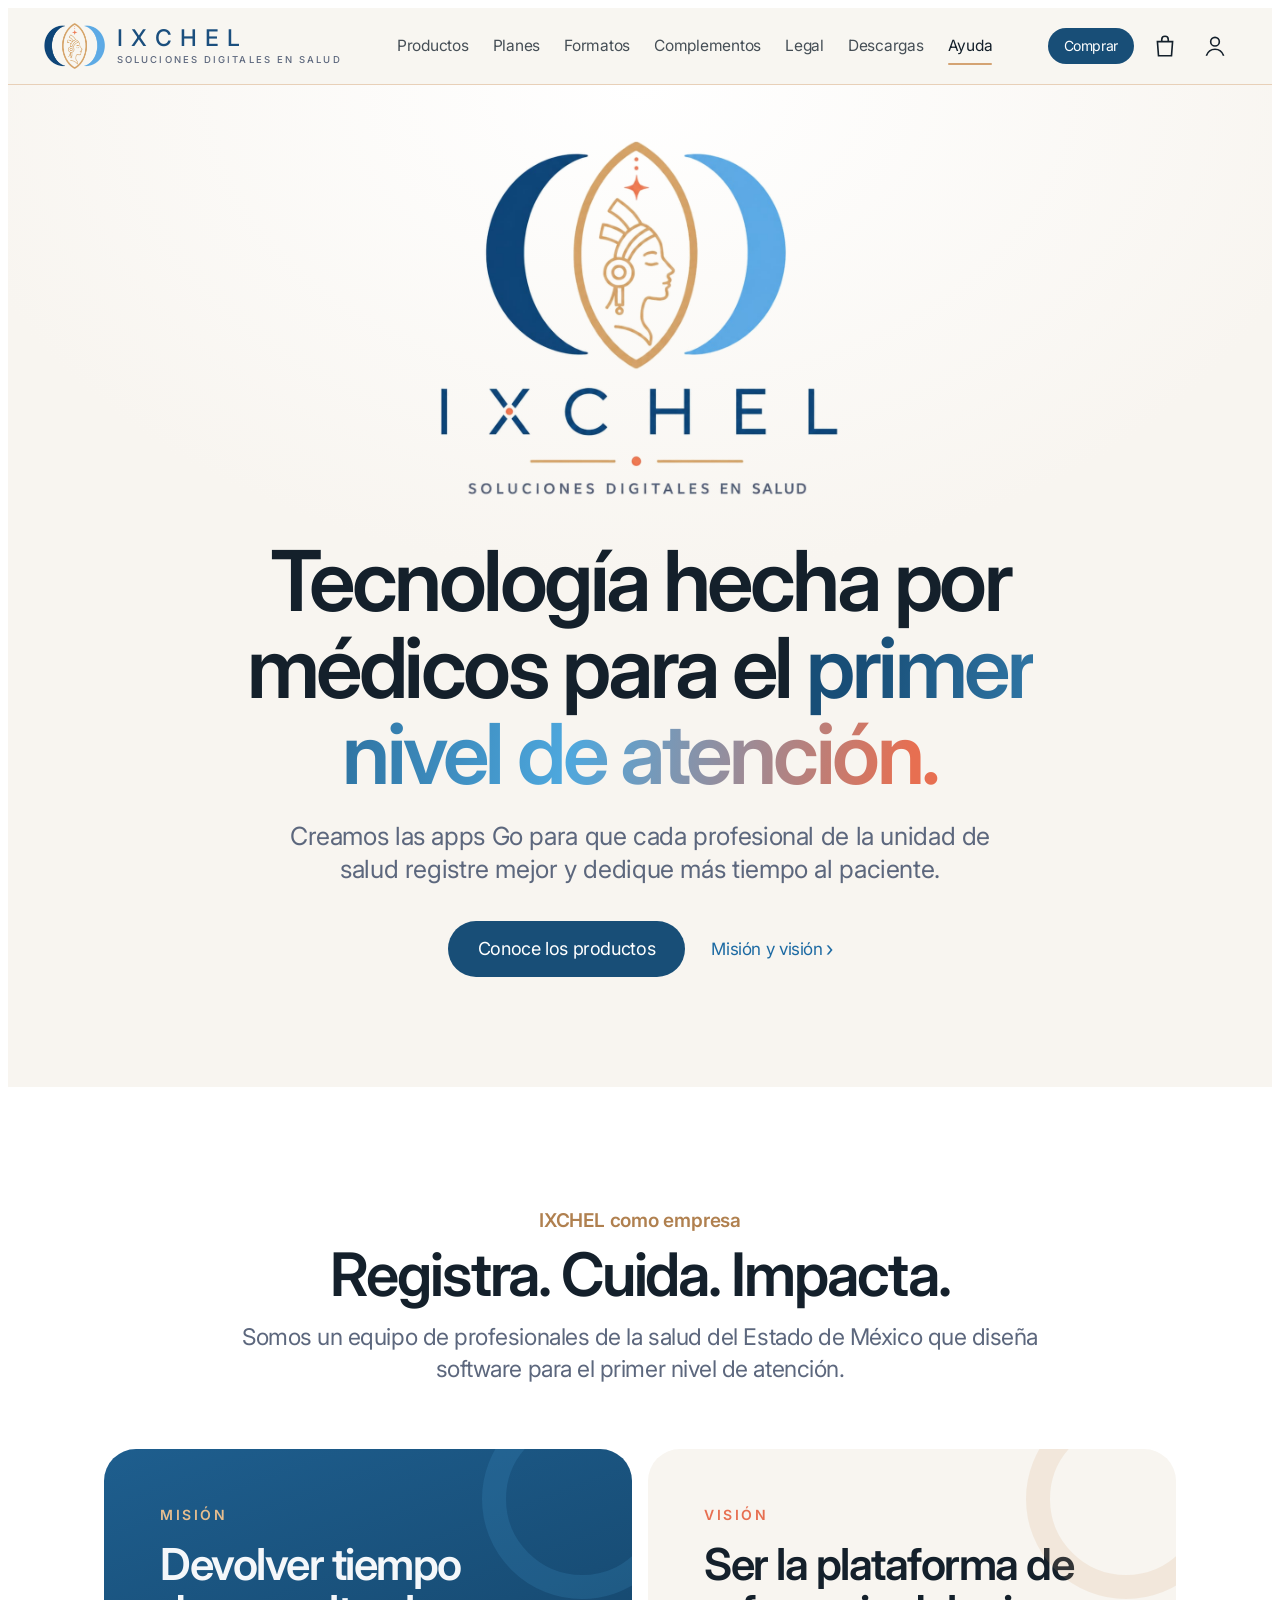
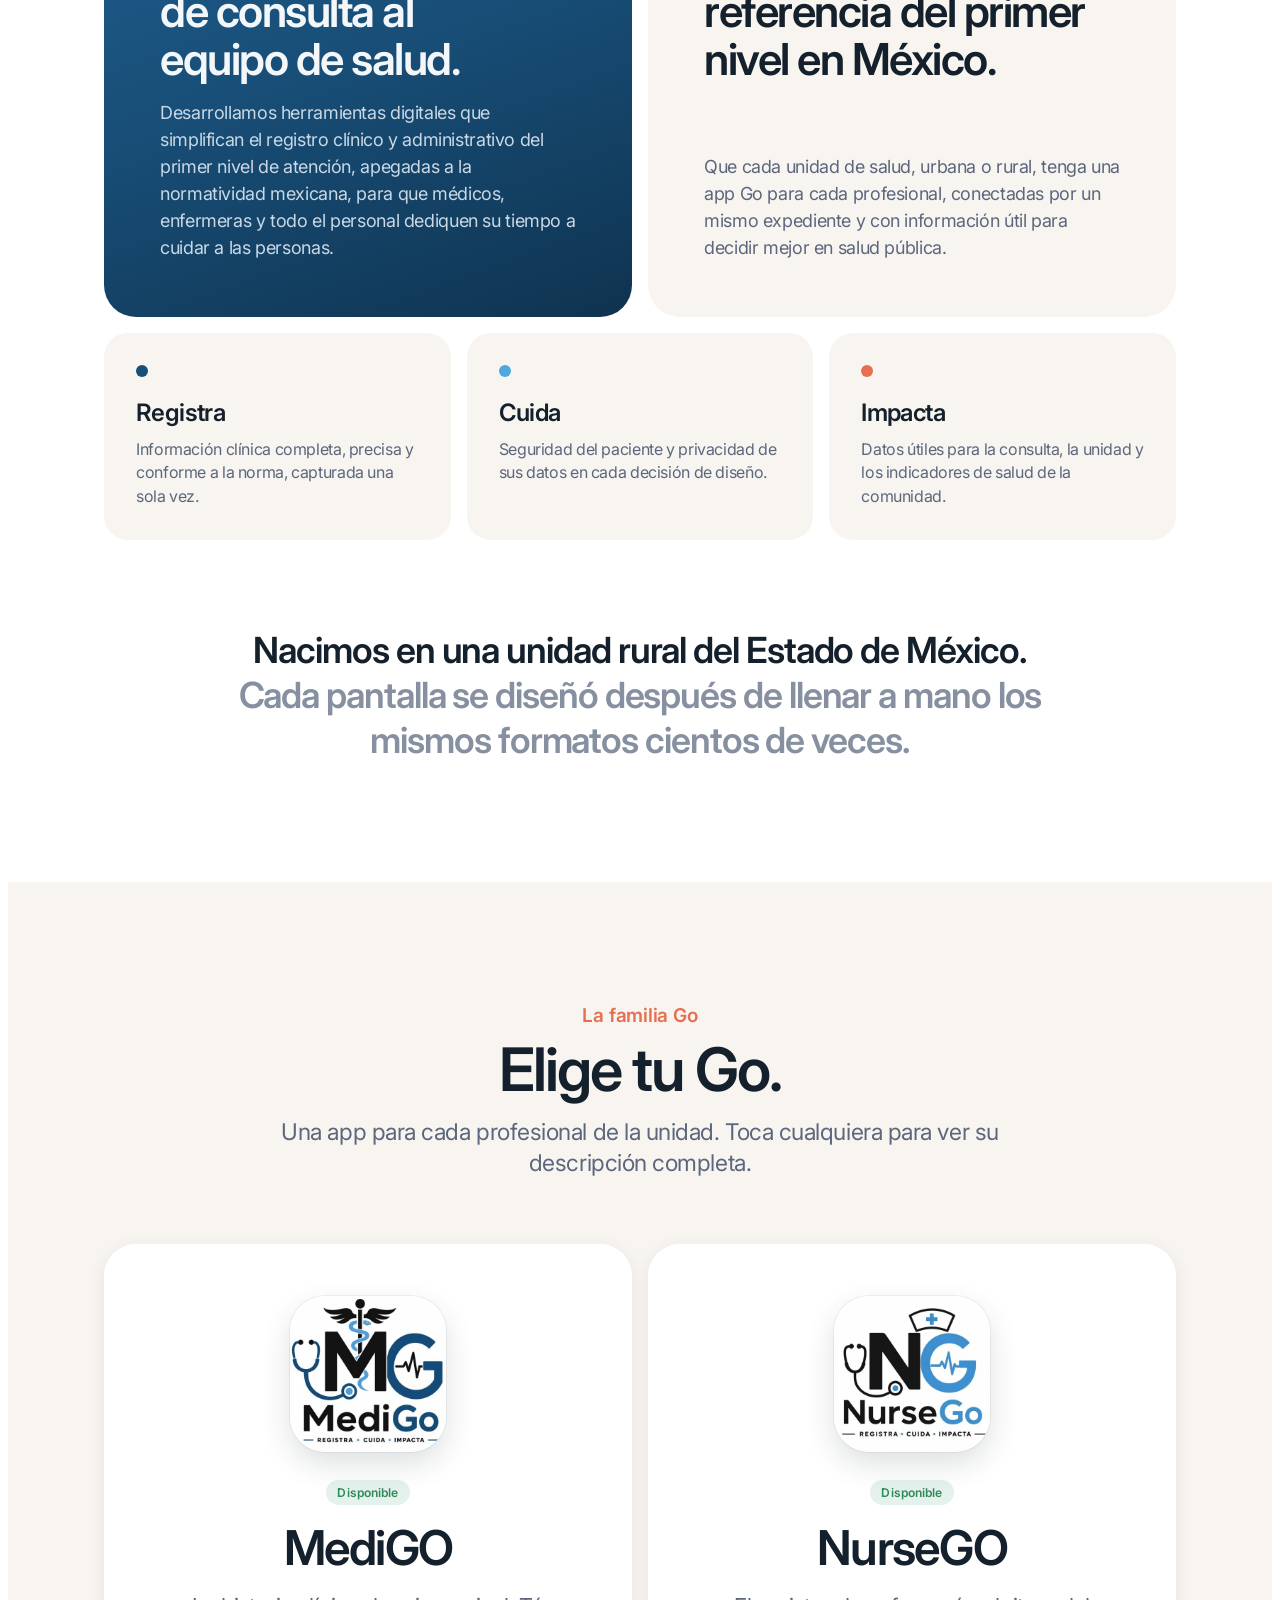
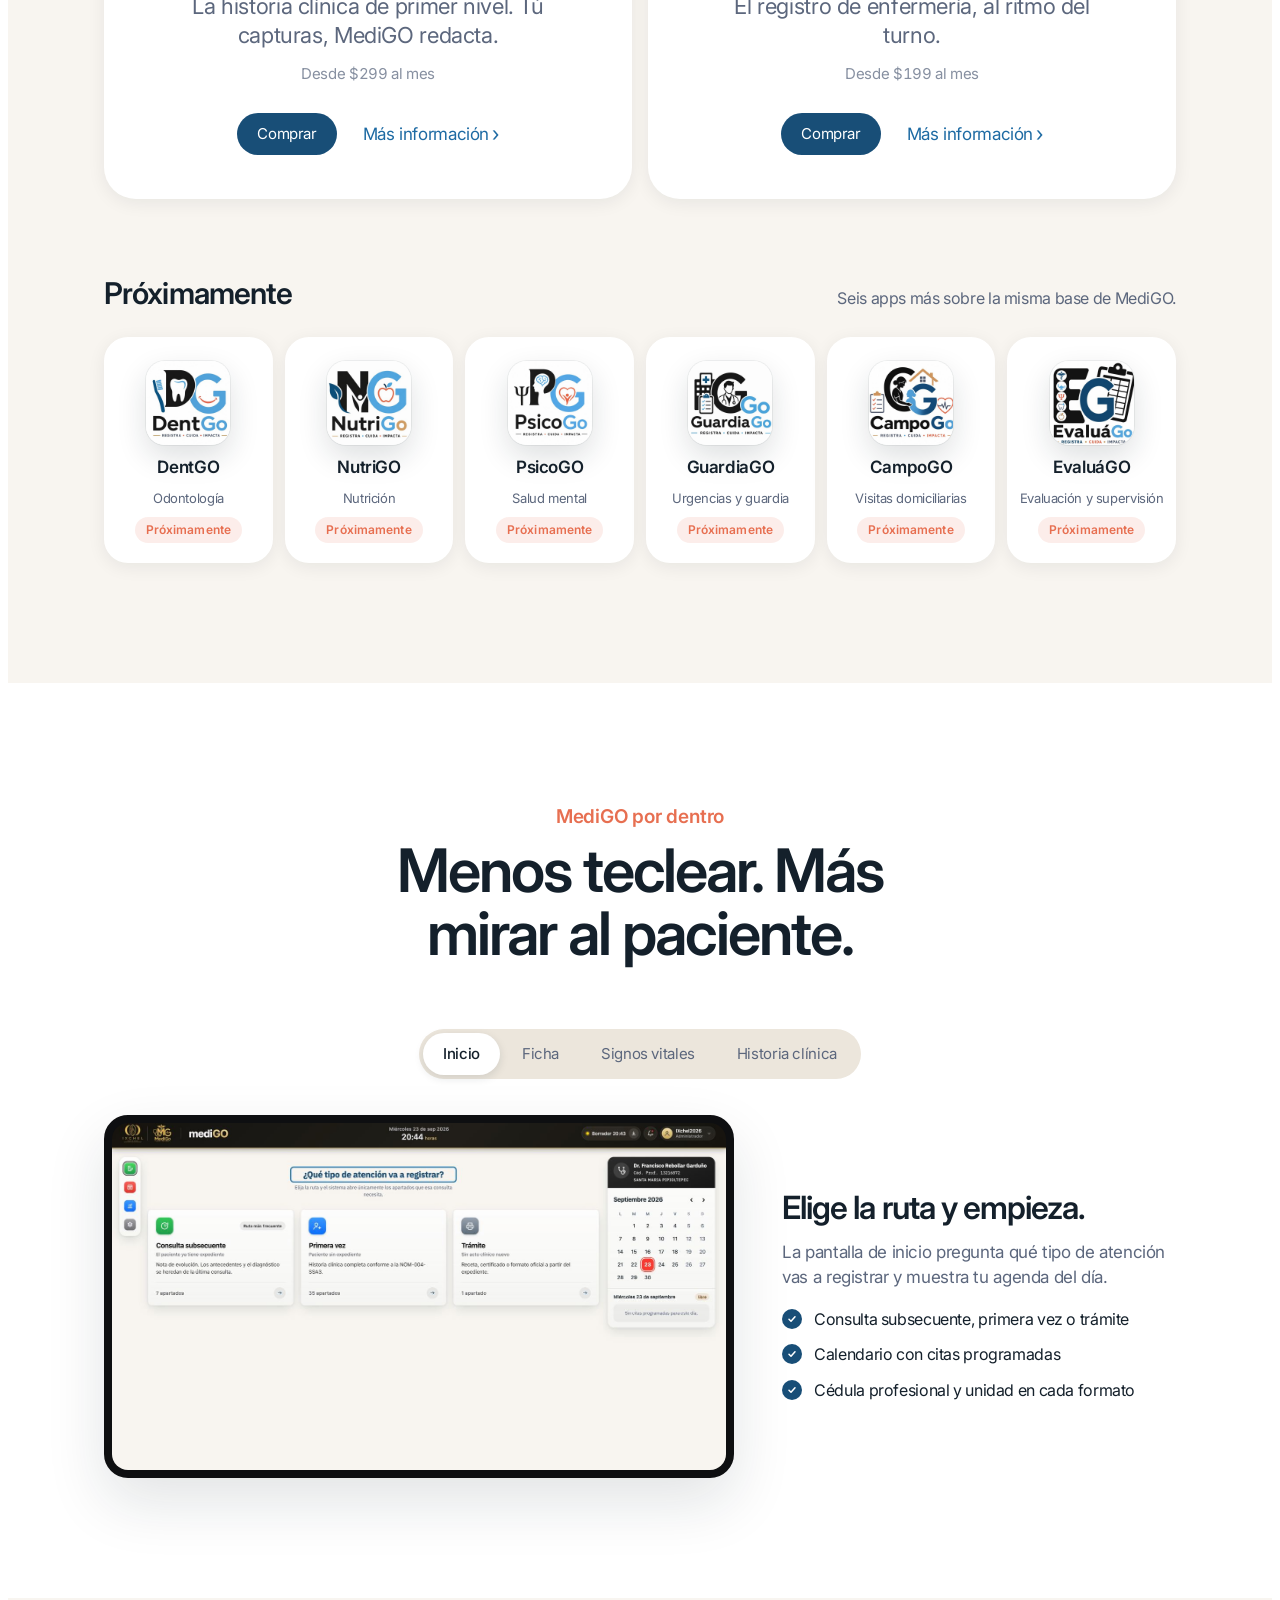
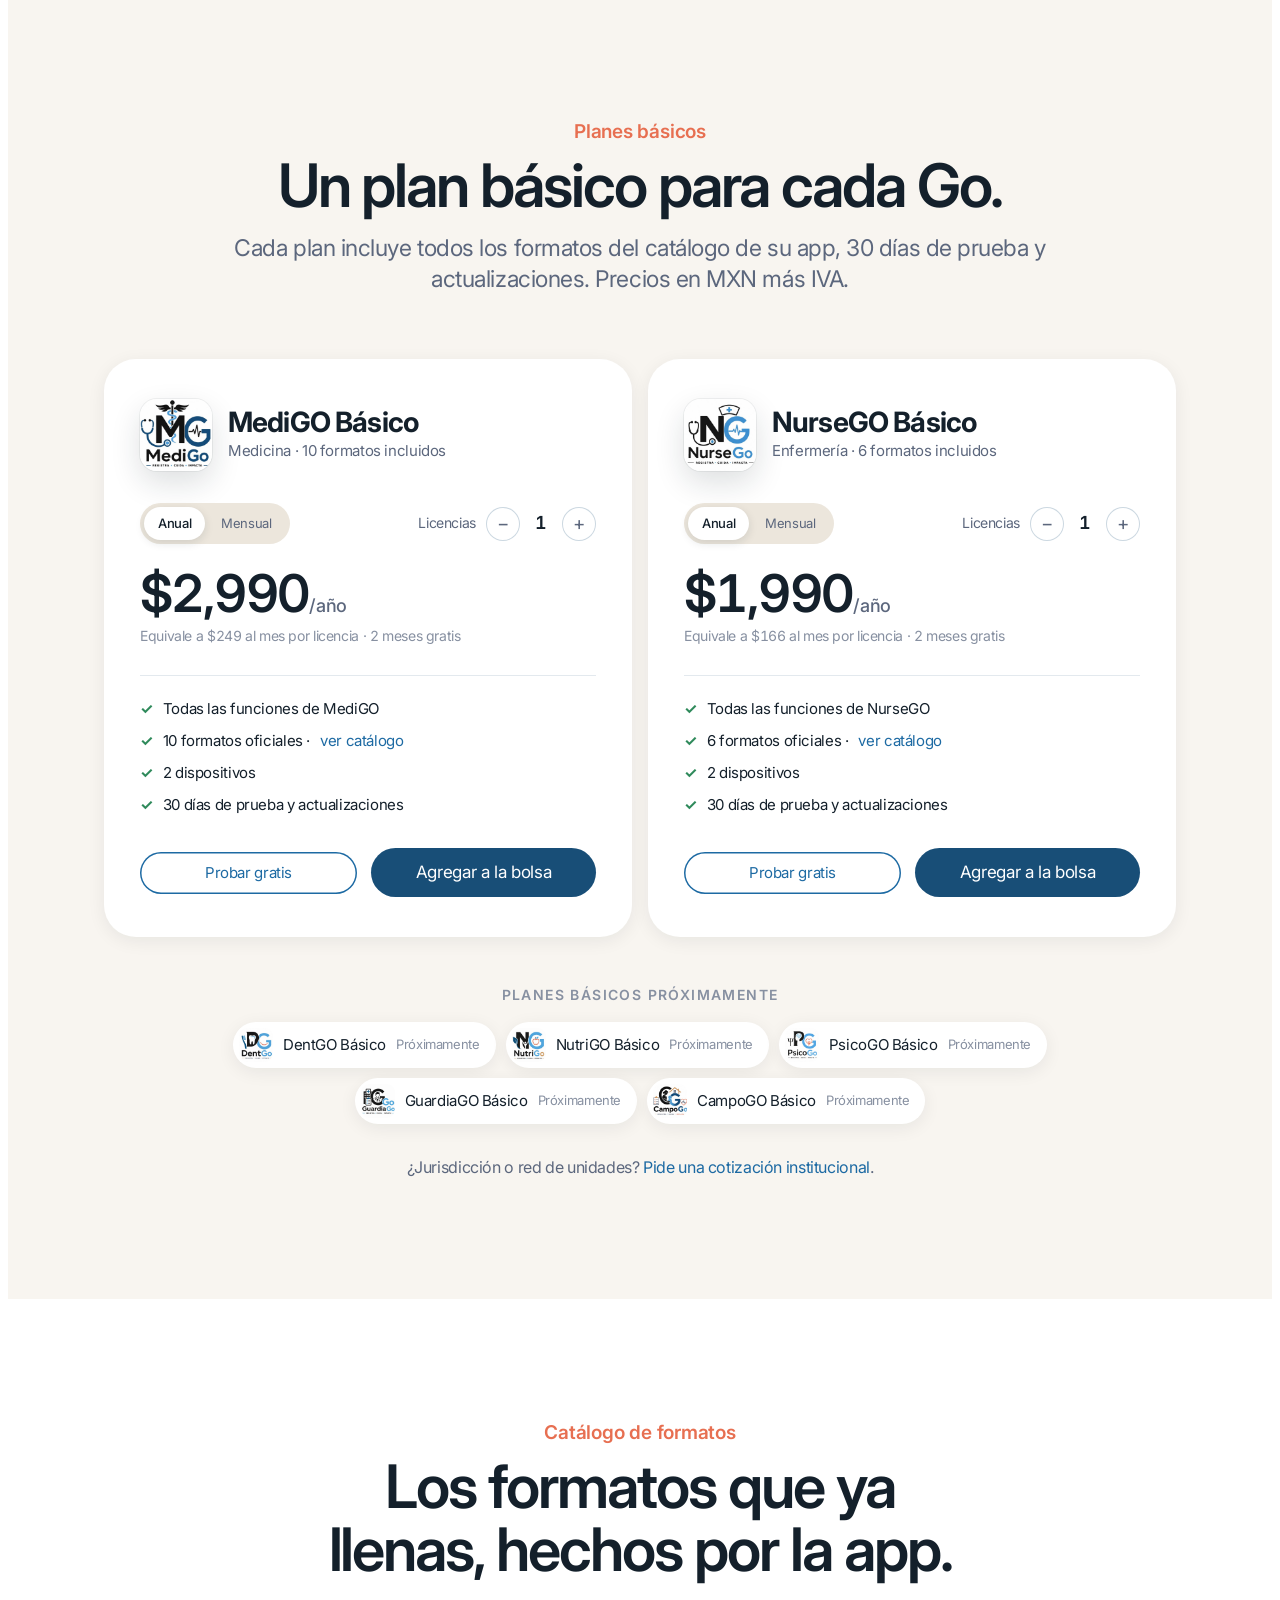
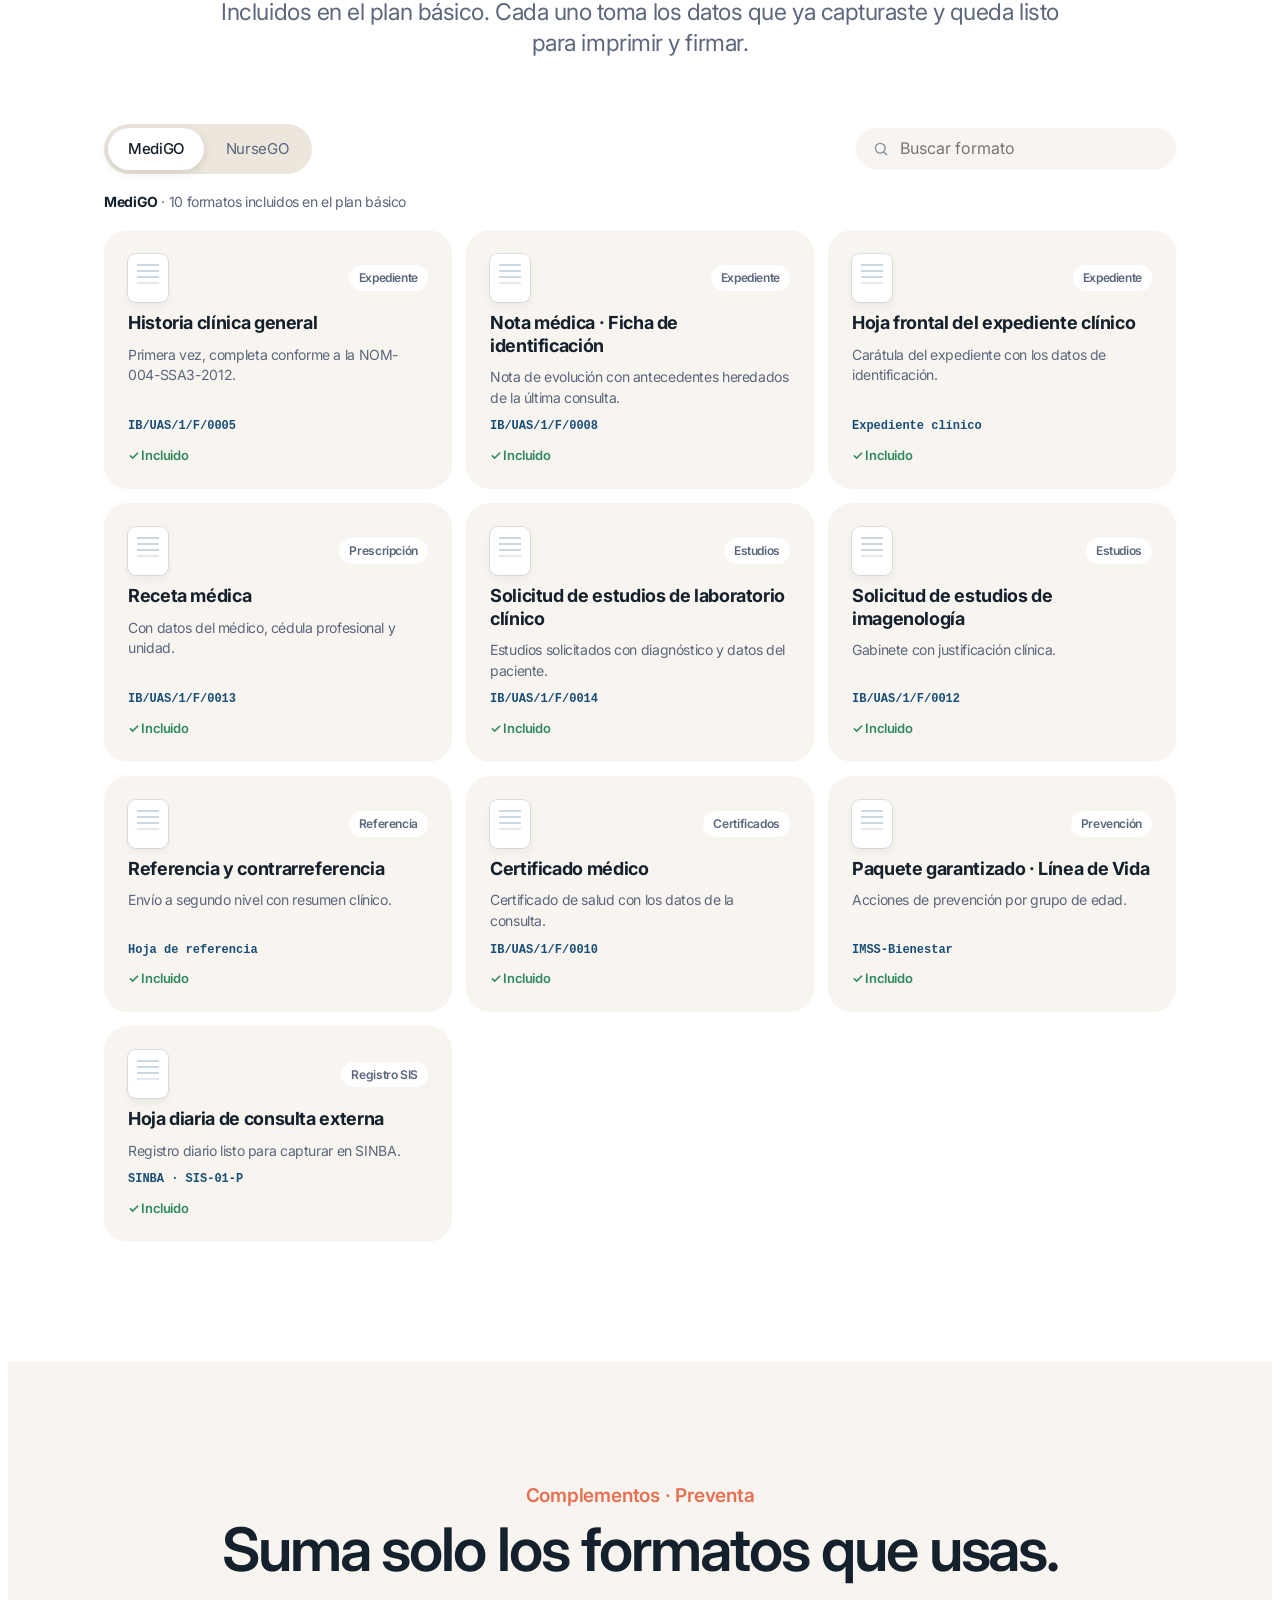
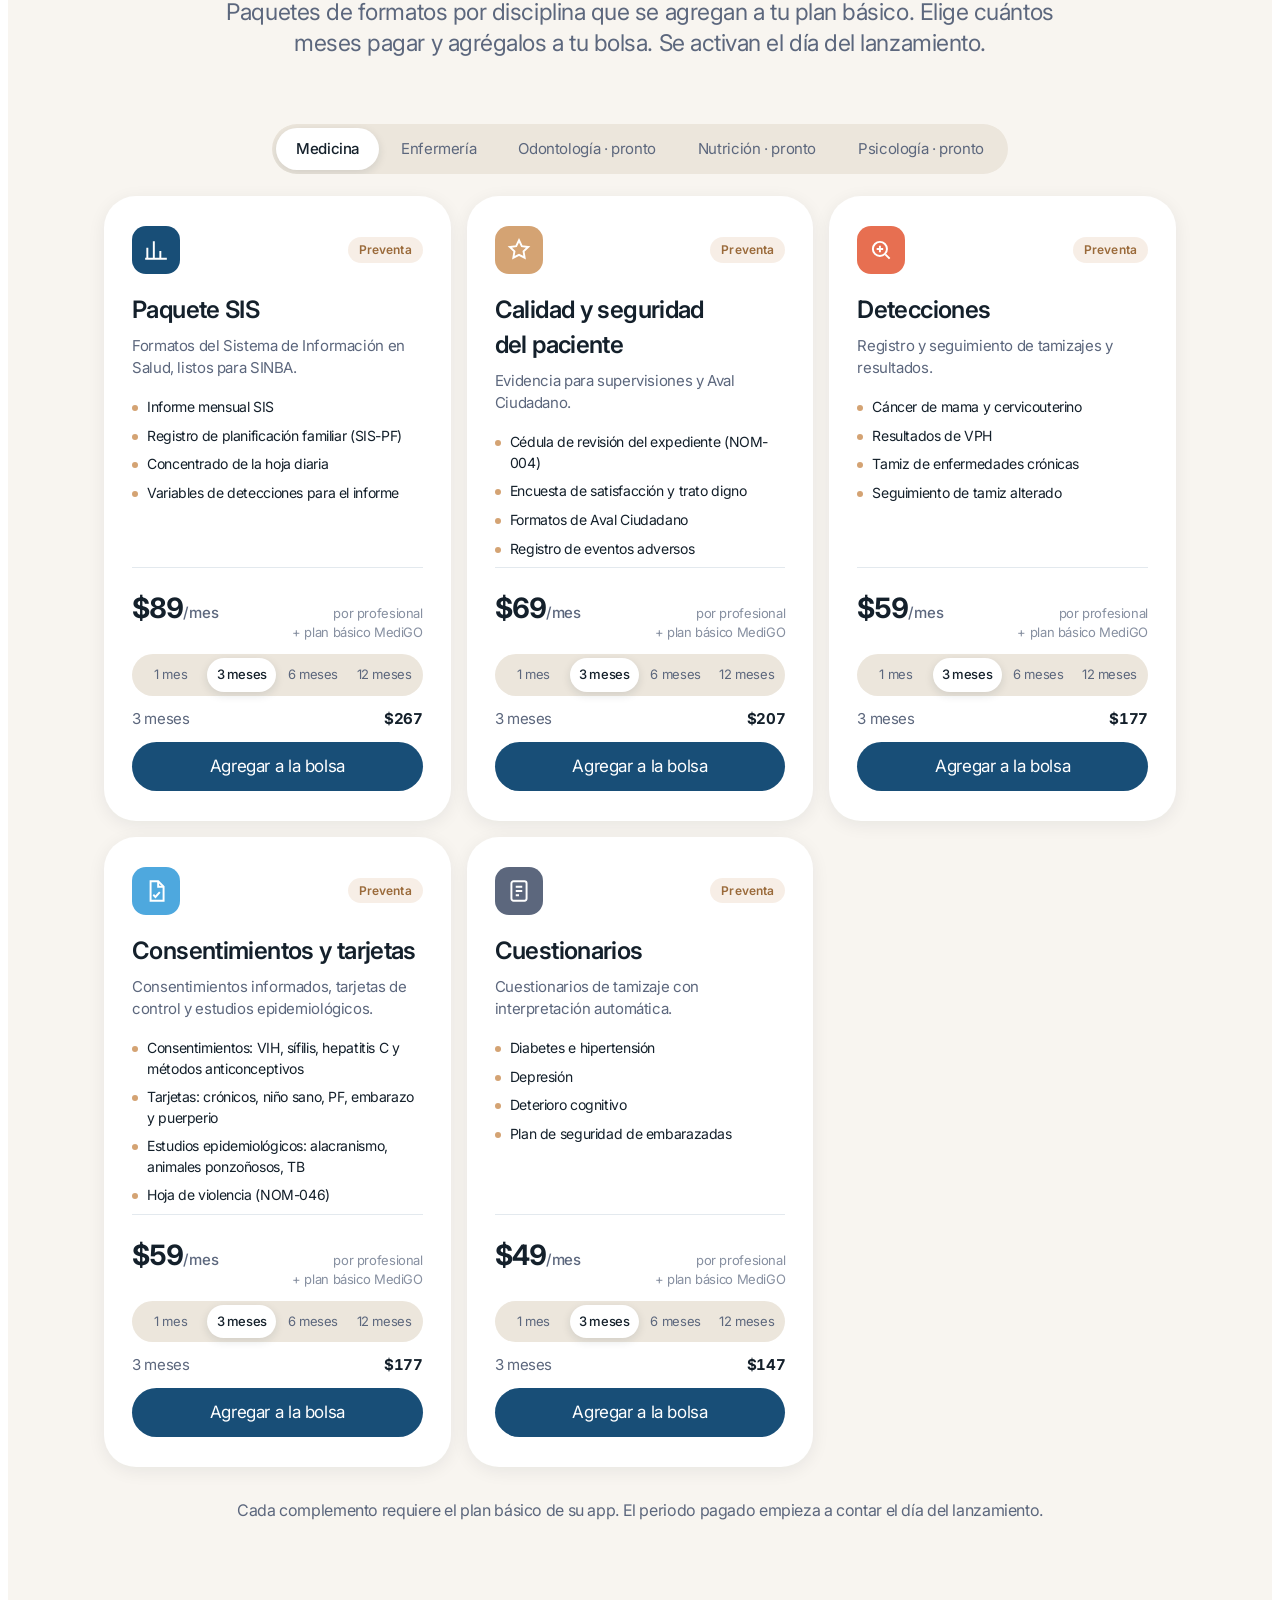
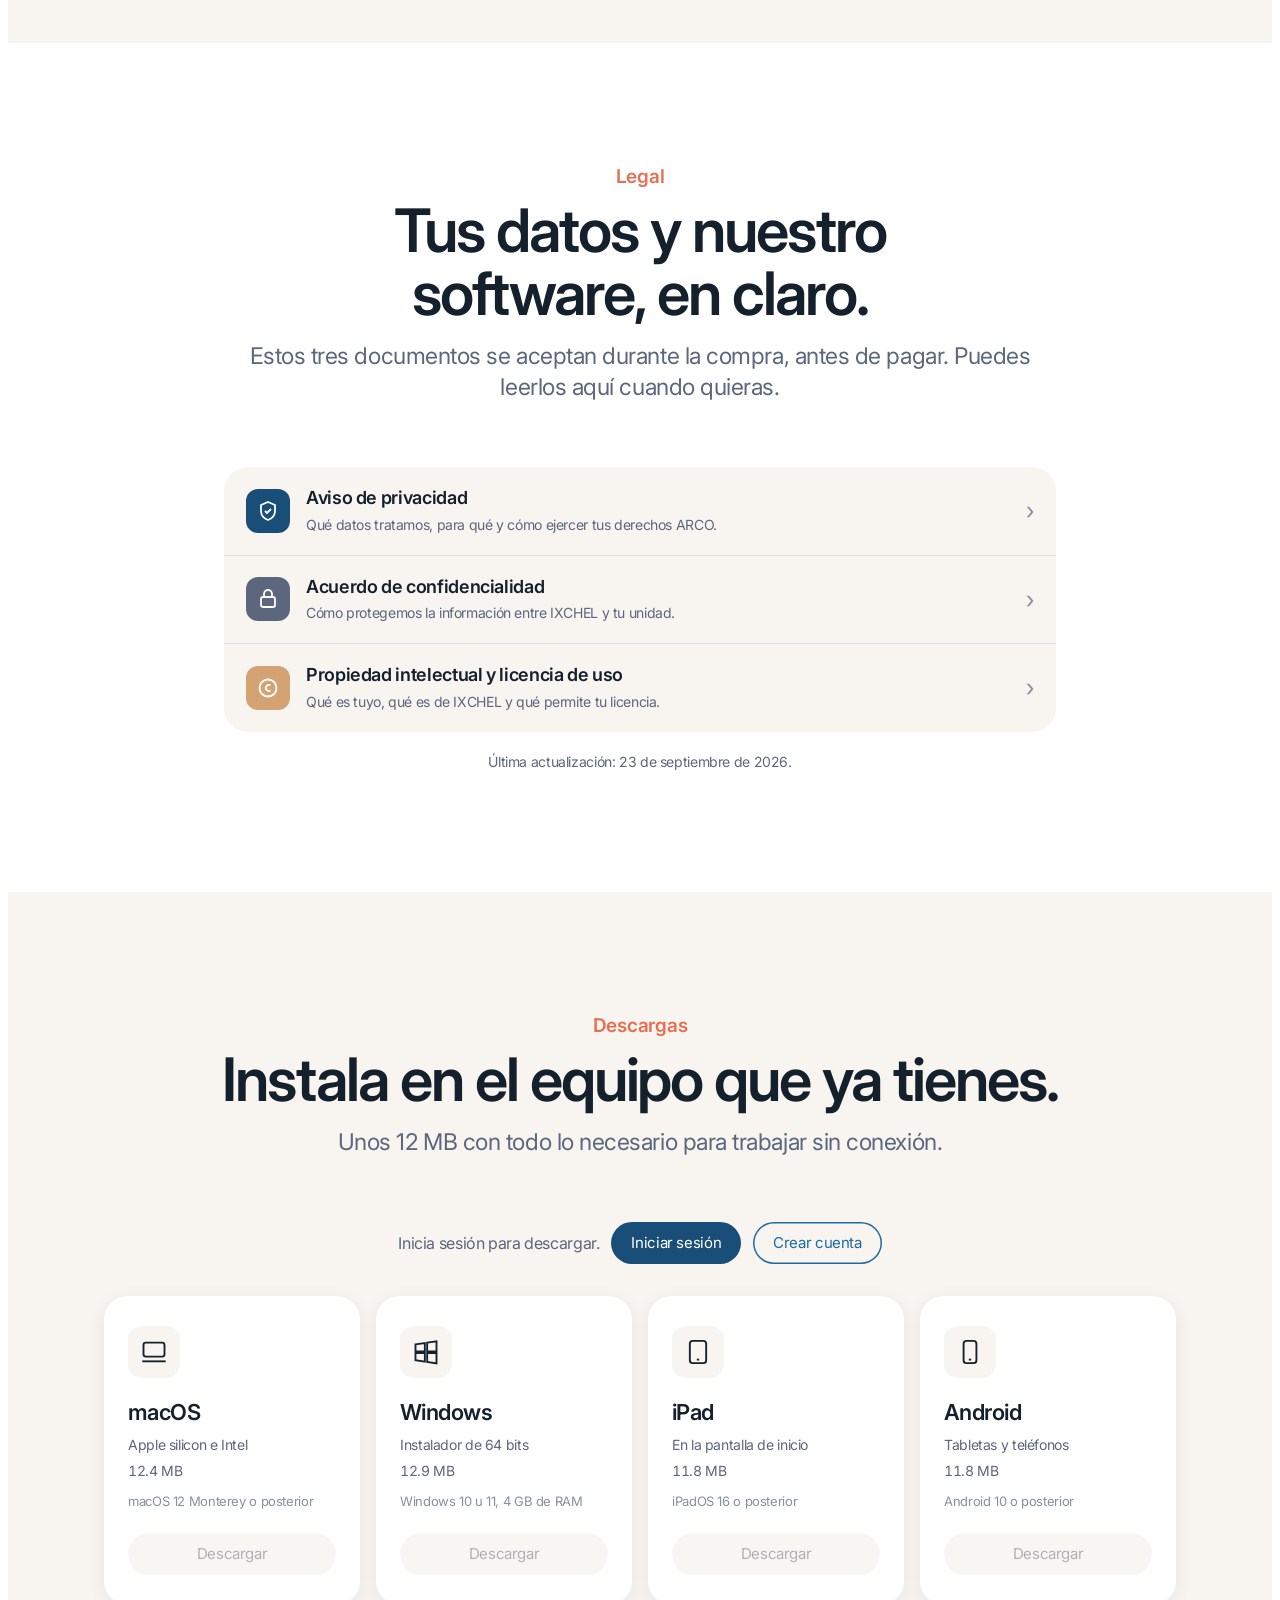
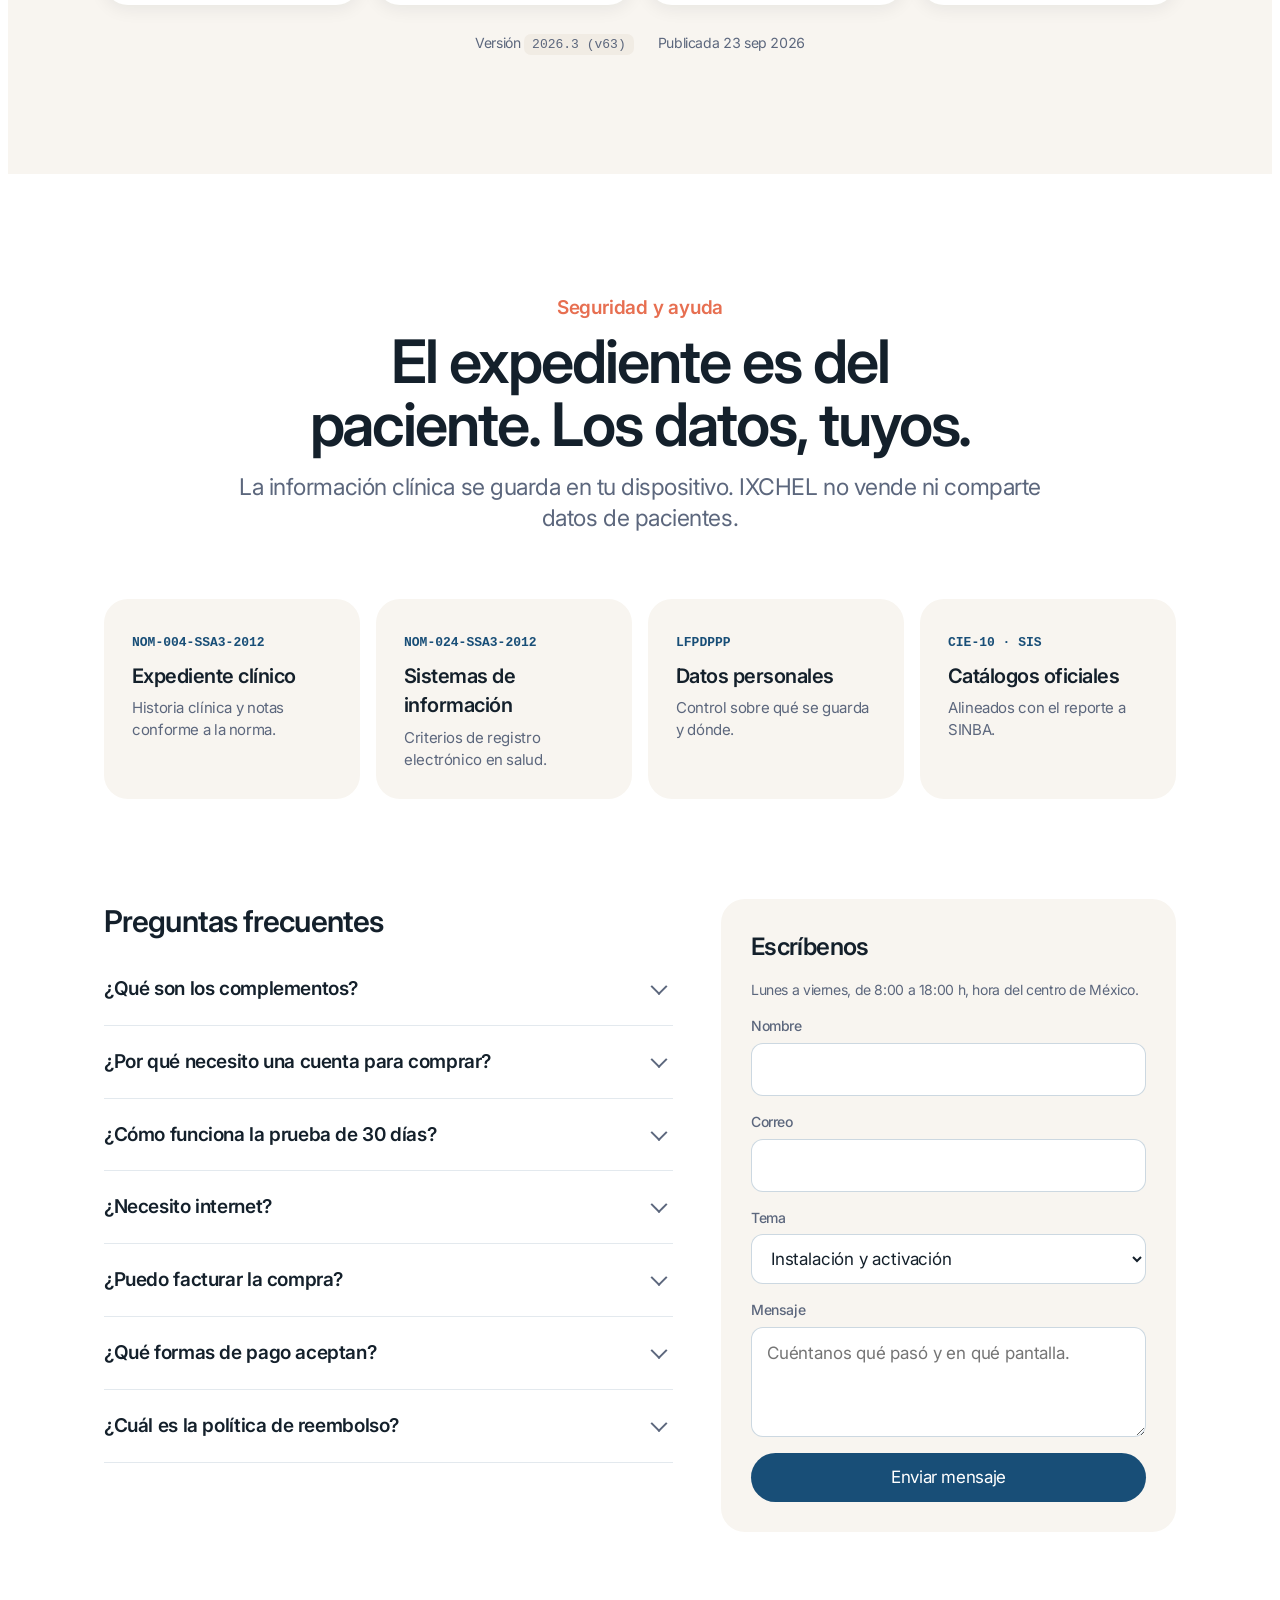
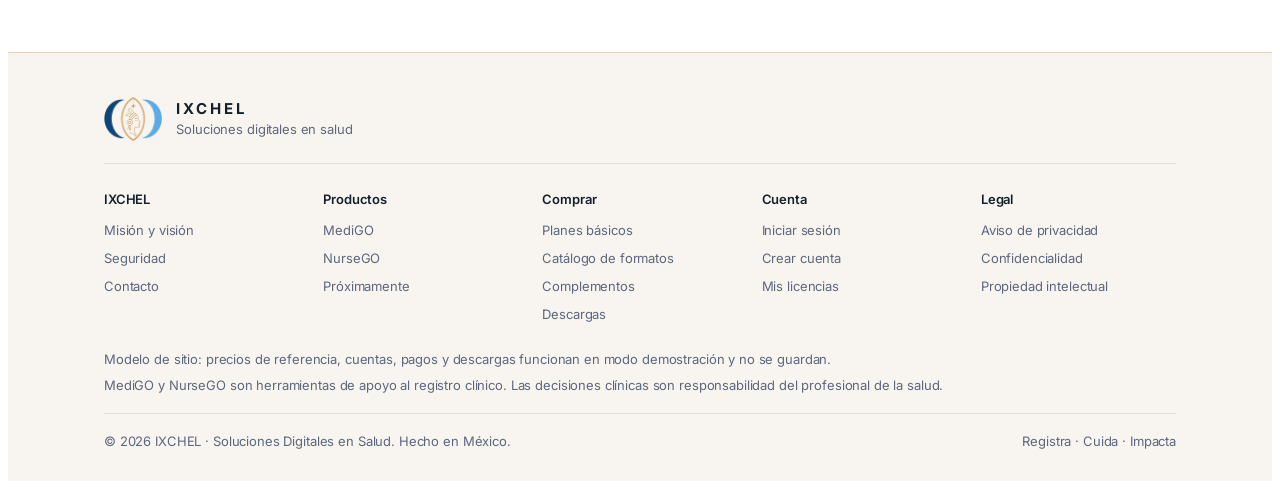
==== index.html @ 06b44bf4 "Publicar la tienda IXCHEL para GitHub Pages." ====
<!DOCTYPE html>
<html lang="es">
<head>
<meta charset="utf-8">
<meta name="viewport" content="width=device-width,initial-scale=1,viewport-fit=cover">
<title>IXCHEL Store</title>
<meta name="description" content="IXCHEL · Soluciones digitales en salud. Conoce la familia Go y compra MediGO y NurseGO.">
<link rel="icon" href="assets/logo.png" type="image/png">
<link rel="preconnect" href="https://fonts.googleapis.com">
<link rel="preconnect" href="https://fonts.gstatic.com" crossorigin>
<link rel="stylesheet" href="https://fonts.googleapis.com/css2?family=Inter:opsz,wght@14..32,400..700&display=swap">
<link rel="stylesheet" href="css/styles.css">
</head>
<body>
<header class="gnav">
  <div class="in">
    <a class="brand" href="#inicio" aria-label="IXCHEL, ir al inicio"><img src="assets/logo.png" alt=""><span class="wm"><b>IXCHEL</b><small>Soluciones digitales en salud</small></span></a>
    <nav aria-label="Principal" id="gnavLinks">
      <a href="#productos">Productos</a><a href="#planes">Planes</a><a href="#formatos">Formatos</a><a href="#complementos">Complementos</a><a href="#legal">Legal</a><a href="#descargas">Descargas</a><a href="#ayuda">Ayuda</a>
    </nav>
    <div class="nav-act">
      <a class="btn s buy-top" href="#planes">Comprar</a>
      <button class="bagbtn" id="bagBtn" aria-label="Bolsa"><svg viewBox="0 0 24 24" fill="none" stroke="currentColor" stroke-width="1.5"><path d="M5 8h14l-1 13H6L5 8z"/><path d="M9 8V6a3 3 0 016 0v2"/></svg><span class="badge" id="bagCount" hidden>0</span></button>
      <button class="acct" id="acctBtn" aria-label="Iniciar sesión o crear cuenta"></button>
      <button class="menu-btn" id="menuBtn" aria-label="Abrir menú" aria-expanded="false"><svg viewBox="0 0 24 24" fill="none" stroke="currentColor" stroke-width="1.6" stroke-linecap="round"><path id="mb1" d="M4 9h16"/><path id="mb2" d="M4 15h16"/></svg></button>
    </div>
  </div>
</header>
<div class="mnav" id="mnav"><a href="#nosotros">Nosotros</a><a href="#productos">Productos</a><a href="#planes">Planes</a><a href="#formatos">Formatos</a><a href="#complementos">Complementos</a><a href="#legal">Legal</a><a href="#descargas">Descargas</a><a href="#ayuda">Ayuda</a></div>
<div class="pop" id="pop" role="status" aria-live="polite"></div>

<main>
<!-- 1 · IXCHEL -->
<section class="hero" id="inicio" aria-labelledby="h-ix">
  <div class="wrap load">
    <img class="hero-logo" src="assets/logo-hero.png" alt="IXCHEL, Soluciones digitales en salud">
    <h1 id="h-ix">Tecnología hecha por médicos para el <span class="grad">primer nivel de atención.</span></h1>
    <p class="lede">Creamos las apps Go para que cada profesional de la unidad de salud registre mejor y dedique más tiempo al paciente.</p>
    <div class="cta-row"><a class="btn l" href="#productos">Conoce los productos</a><a class="more" href="#nosotros">Misión y visión</a></div>
  </div>
</section>

<!-- 2 · Nosotros -->
<section class="bg-white" id="nosotros">
  <div class="wrap">
    <div class="sh rv"><p class="eyebrow" style="color:#B0804F">IXCHEL como empresa</p><h2 class="h2">Registra. Cuida. Impacta.</h2><p class="sub">Somos un equipo de profesionales de la salud del Estado de México que diseña software para el primer nivel de atención.</p></div>
    <div class="mv">
      <article class="mvcard mis rv"><span class="ring" aria-hidden="true"></span><p class="k">Misión</p><h3>Devolver tiempo de consulta al equipo de salud.</h3><p class="t">Desarrollamos herramientas digitales que simplifican el registro clínico y administrativo del primer nivel de atención, apegadas a la normatividad mexicana, para que médicos, enfermeras y todo el personal dediquen su tiempo a cuidar a las personas.</p></article>
      <article class="mvcard vis rv"><span class="ring" aria-hidden="true"></span><p class="k">Visión</p><h3>Ser la plataforma de referencia del primer nivel en México.</h3><p class="t">Que cada unidad de salud, urbana o rural, tenga una app Go para cada profesional, conectadas por un mismo expediente y con información útil para decidir mejor en salud pública.</p></article>
    </div>
    <div class="values">
      <div class="val rv"><span class="dot" style="background:#184E77"></span><h4>Registra</h4><p>Información clínica completa, precisa y conforme a la norma, capturada una sola vez.</p></div>
      <div class="val rv"><span class="dot" style="background:#4EA8DE"></span><h4>Cuida</h4><p>Seguridad del paciente y privacidad de sus datos en cada decisión de diseño.</p></div>
      <div class="val rv"><span class="dot" style="background:#E76F51"></span><h4>Impacta</h4><p>Datos útiles para la consulta, la unidad y los indicadores de salud de la comunidad.</p></div>
    </div>
    <div class="origin rv"><p>Nacimos en una unidad rural del Estado de México. <span>Cada pantalla se diseñó después de llenar a mano los mismos formatos cientos de veces.</span></p></div>
  </div>
</section>

<!-- 3 · Productos -->
<section class="bg-ivory" id="productos">
  <div class="wrap">
    <div class="sh rv"><p class="eyebrow">La familia Go</p><h2 class="h2">Elige tu Go.</h2><p class="sub">Una app para cada profesional de la unidad. Toca cualquiera para ver su descripción completa.</p></div>
    <div class="feat2">
      <article class="ftile rv"><span class="appicon"><img src="assets/icons/medigo.jpg" alt="Logotipo de MediGO"></span><span class="pill ok">Disponible</span><h3>MediGO</h3><p class="tg">La historia clínica de primer nivel. Tú capturas, MediGO redacta.</p><p class="pr num">Desde $299 al mes</p><div class="cta-row"><a class="btn m" href="#planes">Comprar</a><button class="more" data-prod="medigo">Más información</button></div></article>
      <article class="ftile rv"><span class="appicon"><img src="assets/icons/nursego.jpg" alt="Logotipo de NurseGO"></span><span class="pill ok">Disponible</span><h3>NurseGO</h3><p class="tg">El registro de enfermería, al ritmo del turno.</p><p class="pr num">Desde $199 al mes</p><div class="cta-row"><a class="btn m" href="#planes">Comprar</a><button class="more" data-prod="nursego">Más información</button></div></article>
    </div>
    <div class="soon-h rv"><h3>Próximamente</h3><p>Seis apps más sobre la misma base de MediGO.</p></div>
    <div class="soongrid" id="soonGrid"></div>
  </div>
</section>

<!-- 4 · Por dentro -->
<section class="bg-white" id="dentro">
  <div class="wrap">
    <div class="sh rv"><p class="eyebrow">MediGO por dentro</p><h2 class="h2">Menos teclear. Más mirar al paciente.</h2></div>
    <div class="tabs"><div class="seg" role="tablist" aria-label="Pantallas de MediGO" id="featTabs">
      <button role="tab" aria-selected="true" data-f="0" id="ft0">Inicio</button><button role="tab" aria-selected="false" data-f="1" id="ft1">Ficha</button><button role="tab" aria-selected="false" data-f="2" id="ft2">Signos vitales</button><button role="tab" aria-selected="false" data-f="3" id="ft3">Historia clínica</button>
    </div></div>
    <div class="showcase" role="tabpanel" aria-live="polite"><div class="shot"><img id="featImg" src="assets/screens/medigo-inicio.jpg" alt="Pantalla de inicio de MediGO"></div><div class="cap" id="featCap"></div></div>
  </div>
</section>

<!-- 5 · Planes básicos -->
<section class="bg-ivory" id="planes">
  <div class="wrap">
    <div class="sh rv"><p class="eyebrow">Planes básicos</p><h2 class="h2">Un plan básico para cada Go.</h2><p class="sub">Cada plan incluye todos los formatos del catálogo de su app, 30 días de prueba y actualizaciones. Precios en MXN más IVA.</p></div>
    <div class="bplans" id="bplans"></div>
    <div class="fplans rv">
      <p class="fp-h">Planes básicos próximamente</p>
      <div class="fp-row" id="fpRow"></div>
    </div>
    <p class="inst-line rv">¿Jurisdicción o red de unidades? <a href="#ayuda" id="instLink">Pide una cotización institucional</a>.</p>
  </div>
</section>

<!-- 6 · Catálogo de formatos -->
<section class="bg-white" id="formatos">
  <div class="wrap">
    <div class="sh rv"><p class="eyebrow">Catálogo de formatos</p><h2 class="h2">Los formatos que ya llenas, hechos por la app.</h2><p class="sub">Incluidos en el plan básico. Cada uno toma los datos que ya capturaste y queda listo para imprimir y firmar.</p></div>
    <div class="cat-bar">
      <div class="seg" role="tablist" aria-label="App" id="catSeg"><button role="tab" data-v="medigo" aria-selected="true">MediGO</button><button role="tab" data-v="nursego" aria-selected="false">NurseGO</button></div>
      <label class="search"><svg viewBox="0 0 24 24" fill="none" stroke="currentColor" stroke-width="1.8"><circle cx="11" cy="11" r="6.5"/><path d="M20 20l-4-4"/></svg><input id="catQ" type="search" placeholder="Buscar formato" aria-label="Buscar formato"></label>
    </div>
    <div class="cat-meta" id="catMeta"></div>
    <div class="catalog" id="catalog"></div>
  </div>
</section>

<!-- 7 · Complementos -->
<section class="bg-ivory" id="complementos">
  <div class="wrap">
    <div class="sh rv"><p class="eyebrow">Complementos · Preventa</p><h2 class="h2">Suma solo los formatos que usas.</h2><p class="sub">Paquetes de formatos por disciplina que se agregan a tu plan básico. Elige cuántos meses pagar y agrégalos a tu bolsa. Se activan el día del lanzamiento.</p></div>
    <div class="cat-bar" style="justify-content:center">
      <div class="seg scroll" role="tablist" aria-label="Profesional" id="profSeg"></div>
    </div>
    <div class="addons" id="addons"></div>
    <p class="inst-line">Cada complemento requiere el plan básico de su app. El periodo pagado empieza a contar el día del lanzamiento.</p>
  </div>
</section>

<!-- 6 · Legal -->
<section class="bg-white" id="legal">
  <div class="narrow">
    <div class="sh rv"><p class="eyebrow">Legal</p><h2 class="h2">Tus datos y nuestro software, en claro.</h2><p class="sub">Estos tres documentos se aceptan durante la compra, antes de pagar. Puedes leerlos aquí cuando quieras.</p></div>
    <div class="glist rv">
      <button class="grow" data-doc="priv"><span class="ic" style="background:#184E77"><svg viewBox="0 0 24 24" fill="none" stroke="currentColor" stroke-width="1.8"><path d="M12 3l7 3v6c0 4.5-3 7.5-7 9-4-1.5-7-4.5-7-9V6z"/><path d="M9 12l2 2 4-4"/></svg></span><span class="tt"><b>Aviso de privacidad</b><span>Qué datos tratamos, para qué y cómo ejercer tus derechos ARCO.</span></span><span class="chev">›</span></button>
      <button class="grow" data-doc="conf"><span class="ic" style="background:#5C677D"><svg viewBox="0 0 24 24" fill="none" stroke="currentColor" stroke-width="1.8"><rect x="5" y="10" width="14" height="10" rx="2"/><path d="M8 10V7a4 4 0 018 0v3"/></svg></span><span class="tt"><b>Acuerdo de confidencialidad</b><span>Cómo protegemos la información entre IXCHEL y tu unidad.</span></span><span class="chev">›</span></button>
      <button class="grow" data-doc="pi"><span class="ic" style="background:#D4A373"><svg viewBox="0 0 24 24" fill="none" stroke="currentColor" stroke-width="1.8"><circle cx="12" cy="12" r="8.5"/><path d="M14.5 9.5a3 3 0 100 5"/></svg></span><span class="tt"><b>Propiedad intelectual y licencia de uso</b><span>Qué es tuyo, qué es de IXCHEL y qué permite tu licencia.</span></span><span class="chev">›</span></button>
    </div>
    <p class="legal-note">Última actualización: 23 de septiembre de 2026.</p>
  </div>
</section>

<!-- 7 · Descargas -->
<section class="bg-ivory" id="descargas">
  <div class="wrap">
    <div class="sh rv"><p class="eyebrow">Descargas</p><h2 class="h2">Instala en el equipo que ya tienes.</h2><p class="sub">Unos 12 MB con todo lo necesario para trabajar sin conexión.</p></div>
    <div class="dl-state" id="dlState"></div>
    <div class="dl" id="dlGrid"></div>
    <div class="ver"><span>Versión <code>2026.3 (v63)</code></span><span>Publicada <span class="num">23 sep 2026</span></span></div>
  </div>
</section>

<!-- 8 · Ayuda -->
<section class="bg-white" id="ayuda">
  <div class="wrap">
    <div class="sh rv"><p class="eyebrow">Seguridad y ayuda</p><h2 class="h2">El expediente es del paciente. Los datos, tuyos.</h2><p class="sub">La información clínica se guarda en tu dispositivo. IXCHEL no vende ni comparte datos de pacientes.</p></div>
    <div class="trust">
      <div class="tcard rv"><p class="std">NOM-004-SSA3-2012</p><h4>Expediente clínico</h4><p>Historia clínica y notas conforme a la norma.</p></div>
      <div class="tcard rv"><p class="std">NOM-024-SSA3-2012</p><h4>Sistemas de información</h4><p>Criterios de registro electrónico en salud.</p></div>
      <div class="tcard rv"><p class="std">LFPDPPP</p><h4>Datos personales</h4><p>Control sobre qué se guarda y dónde.</p></div>
      <div class="tcard rv"><p class="std">CIE-10 · SIS</p><h4>Catálogos oficiales</h4><p>Alineados con el reporte a SINBA.</p></div>
    </div>
    <div class="help-grid">
      <div class="faq">
        <h3 style="font-size:30px;letter-spacing:-.03em;margin-bottom:10px">Preguntas frecuentes</h3>
        <details><summary>¿Qué son los complementos?</summary><p>Paquetes de formatos por disciplina (SIS, calidad, detecciones, consentimientos y cuestionarios) que se suman a tu plan básico. Eliges cuántos meses pagar; están en preventa y se activan el día del lanzamiento.</p></details>
        <details><summary>¿Por qué necesito una cuenta para comprar?</summary><p>Tu cuenta guarda tus licencias, facturas y dispositivos activos. Con ella descargas el instalador y recuperas tu clave si cambias de equipo.</p></details>
        <details><summary>¿Cómo funciona la prueba de 30 días?</summary><p>Creas tu cuenta, descargas el instalador y activas la app con tu correo. Al terminar eliges un plan o la app queda en modo lectura para que no pierdas tus registros.</p></details>
        <details><summary>¿Necesito internet?</summary><p>Solo para activar la licencia la primera vez y para recibir actualizaciones. La consulta, la captura y la impresión funcionan sin conexión.</p></details>
        <details><summary>¿Puedo facturar la compra?</summary><p>Sí. Antes de pagar capturas tu RFC, régimen fiscal y uso del CFDI. La factura CFDI 4.0 llega a tu correo al confirmarse el pago.</p></details>
        <details><summary>¿Qué formas de pago aceptan?</summary><p>Tarjeta mediante una pasarela certificada, transferencia SPEI y efectivo en tiendas. IXCHEL no almacena los datos de tu tarjeta.</p></details>
        <details><summary>¿Cuál es la política de reembolso?</summary><p>Si la app no te funciona, pide el reembolso completo en los primeros 14 días naturales después del pago.</p></details>
      </div>
      <form class="contact rv" id="supportForm" novalidate>
        <h3>Escríbenos</h3><p class="hrs">Lunes a viernes, de 8:00 a 18:00 h, hora del centro de México.</p>
        <div class="field" id="f-sn"><label for="sName">Nombre</label><input id="sName" autocomplete="name"><span class="err">Escribe tu nombre.</span></div>
        <div class="field" id="f-se"><label for="sEmail">Correo</label><input id="sEmail" type="email" autocomplete="email"><span class="err">Escribe un correo válido, por ejemplo nombre@dominio.mx.</span></div>
        <div class="field"><label for="sTopic">Tema</label><select id="sTopic"><option>Instalación y activación</option><option>Facturación y pagos</option><option>Plan Institución (ventas)</option><option>Derechos ARCO / privacidad</option><option>Reporte de error</option></select></div>
        <div class="field" id="f-sm"><label for="sMsg">Mensaje</label><textarea id="sMsg" placeholder="Cuéntanos qué pasó y en qué pantalla."></textarea><span class="err">Escribe tu mensaje.</span></div>
        <button class="btn" type="submit">Enviar mensaje</button>
      </form>
    </div>
  </div>
</section>
</main>

<footer>
  <div class="wrap">
    <div class="top"><img src="assets/logo.png" alt=""><div><b style="color:var(--ink);font-size:15px;letter-spacing:.2em">IXCHEL</b><br>Soluciones digitales en salud</div></div>
    <div class="cols">
      <div><h5>IXCHEL</h5><ul><li><a href="#nosotros">Misión y visión</a></li><li><a href="#ayuda">Seguridad</a></li><li><a href="#ayuda">Contacto</a></li></ul></div>
      <div><h5>Productos</h5><ul><li><a href="#" data-prod="medigo">MediGO</a></li><li><a href="#" data-prod="nursego">NurseGO</a></li><li><a href="#productos">Próximamente</a></li></ul></div>
      <div><h5>Comprar</h5><ul><li><a href="#planes">Planes básicos</a></li><li><a href="#formatos">Catálogo de formatos</a></li><li><a href="#complementos">Complementos</a></li><li><a href="#descargas">Descargas</a></li></ul></div>
      <div><h5>Cuenta</h5><ul><li><a href="#" data-acct>Iniciar sesión</a></li><li><a href="#" data-acct="register">Crear cuenta</a></li><li><a href="#" data-acct>Mis licencias</a></li></ul></div>
      <div><h5>Legal</h5><ul><li><a href="#" data-doc="priv">Aviso de privacidad</a></li><li><a href="#" data-doc="conf">Confidencialidad</a></li><li><a href="#" data-doc="pi">Propiedad intelectual</a></li></ul></div>
    </div>
    <div class="note"><p>Modelo de sitio: precios de referencia, cuentas, pagos y descargas funcionan en modo demostración y no se guardan.</p><p>MediGO y NurseGO son herramientas de apoyo al registro clínico. Las decisiones clínicas son responsabilidad del profesional de la salud.</p></div>
    <div class="bottom"><span>© 2026 IXCHEL · Soluciones Digitales en Salud. Hecho en México.</span><span>Registra · Cuida · Impacta</span></div>
  </div>
</footer>

<!-- ============ overlays ============ -->
<div class="scrim" id="scrim"></div>

<div class="sheet" id="prodSheet" role="dialog" aria-modal="true" aria-labelledby="psTitle" aria-hidden="true" style="--w:860px">
  <span class="grabber"></span>
  <div class="sh-head"><h3 id="psTitle">Producto</h3><button class="close" data-close aria-label="Cerrar"><svg viewBox="0 0 14 14" stroke="currentColor" stroke-width="1.8"><path d="M2 2l10 10M12 2L2 12"/></svg></button></div>
  <div class="sh-body" id="psBody"></div>
  <div class="sh-foot" id="psFoot"></div>
</div>

<div class="sheet" id="docSheet" role="dialog" aria-modal="true" aria-labelledby="docTitle" aria-hidden="true">
  <span class="grabber"></span>
  <div class="sh-head"><h3 id="docTitle">Documento</h3><button class="close" data-close aria-label="Cerrar"><svg viewBox="0 0 14 14" stroke="currentColor" stroke-width="1.8"><path d="M2 2l10 10M12 2L2 12"/></svg></button></div>
  <div class="sh-body docbody" id="docBody"></div>
  <div class="sh-foot"><button class="btn m" data-close>Listo</button></div>
</div>

<div class="sheet" id="acctSheet" role="dialog" aria-modal="true" aria-labelledby="acTitle" aria-hidden="true" style="--w:520px">
  <span class="grabber"></span>
  <div class="sh-head"><h3 id="acTitle">Cuenta IXCHEL</h3><button class="close" data-close aria-label="Cerrar"><svg viewBox="0 0 14 14" stroke="currentColor" stroke-width="1.8"><path d="M2 2l10 10M12 2L2 12"/></svg></button></div>
  <div class="sh-body" id="acctBody"></div>
</div>

<div class="store" id="store" role="dialog" aria-modal="true" aria-label="Tienda IXCHEL" aria-hidden="true">
  <div class="st-top"><div class="in">
    <span class="brand"><img src="assets/logo.png" alt=""><span class="wm"><b>IXCHEL</b></span></span>
    <span class="ttl">Tienda</span><span class="sp"></span>
    <button class="close" id="storeClose" aria-label="Cerrar tienda"><svg viewBox="0 0 14 14" stroke="currentColor" stroke-width="1.8"><path d="M2 2l10 10M12 2L2 12"/></svg></button>
  </div></div>
  <div class="stepper" id="stepper"></div>
  <div class="st-body" id="stBody"></div>
</div>

<div class="toast" id="toast" role="status"></div>

<template id="tpl-priv">
  <p class="upd">Última actualización: 23 de septiembre de 2026</p>
  <h4>1. Responsable</h4><p>IXCHEL · Soluciones Digitales en Salud, con domicilio en el Estado de México, es responsable del tratamiento de tus datos personales conforme a la Ley Federal de Protección de Datos Personales en Posesión de los Particulares.</p>
  <h4>2. Datos que recabamos</h4><p>Nombre, correo electrónico, cédula profesional, unidad de salud y, si pides factura, RFC, razón social, régimen fiscal y código postal. No recabamos ni almacenamos datos de tarjetas: el pago lo procesa la pasarela del proveedor.</p>
  <h4>3. Datos de tus pacientes</h4><p>La información clínica que capturas en las apps Go se guarda en tu dispositivo. IXCHEL no accede a ella, no la transfiere y no la usa para ningún fin. Tú eres responsable de su resguardo como parte del expediente clínico.</p>
  <h4>4. Finalidades</h4><p>Primarias: crear tu cuenta, emitir y activar licencias, facturar, dar soporte técnico y enviarte actualizaciones de seguridad. Secundarias, a las que puedes negarte: avisos de nuevos productos y encuestas de satisfacción.</p>
  <h4>5. Derechos ARCO</h4><p>Puedes acceder, rectificar, cancelar u oponerte al tratamiento de tus datos, y revocar tu consentimiento, con una solicitud desde Ayuda. Respondemos en un plazo máximo de 20 días hábiles.</p>
  <h4>6. Transferencias y cambios</h4><p>Solo compartimos datos con el proveedor de pagos y el servicio de facturación, para cumplir tu compra. Cualquier cambio a este aviso se publicará en esta página.</p>
</template>
<template id="tpl-conf">
  <p class="upd">Última actualización: 23 de septiembre de 2026</p>
  <h4>1. Información confidencial</h4><p>Es toda información técnica, clínica, operativa o comercial que una parte comparte con la otra con motivo de la licencia, la instalación, la capacitación o el soporte, incluidos los datos de pacientes a los que el personal de IXCHEL pudiera tener acceso de forma incidental durante un soporte remoto.</p>
  <h4>2. Obligaciones</h4><p>Ambas partes usarán la información confidencial solo para los fines de la licencia, no la divulgarán a terceros y la protegerán con el mismo cuidado que su propia información.</p>
  <h4>3. Soporte técnico</h4><p>El personal de IXCHEL solo verá la pantalla de tu equipo con tu autorización expresa y en tu presencia. No copiará, fotografiará ni extraerá información clínica.</p>
  <h4>4. Excepciones</h4><p>No es confidencial la información pública, la que la parte receptora ya conociera legítimamente o la que deba entregarse por mandato de autoridad competente, en cuyo caso se avisará a la otra parte.</p>
  <h4>5. Vigencia</h4><p>Estas obligaciones aplican durante la licencia y hasta cinco años después de su terminación. Para los datos de pacientes, la obligación no vence.</p>
</template>
<template id="tpl-pi">
  <p class="upd">Última actualización: 23 de septiembre de 2026</p>
  <h4>1. Titularidad</h4><p>El software, el código, el diseño de pantallas, los textos, los logotipos y las marcas IXCHEL, MediGO, NurseGO, DentGO, NutriGO, PsicoGO, GuardiaGO, CampoGO y EvaluáGO son propiedad de IXCHEL y están protegidos por la Ley Federal del Derecho de Autor y la Ley Federal de Protección a la Propiedad Industrial.</p>
  <h4>2. Licencia</h4><p>Con tu compra recibes una licencia de uso no exclusiva, intransferible y temporal, por el número de profesionales y dispositivos de tu plan. La licencia no te transfiere la propiedad del software.</p>
  <h4>3. Restricciones</h4><p>No está permitido copiar, revender, sublicenciar, modificar, descompilar o aplicar ingeniería inversa al software, ni retirar los avisos de marca o de derechos de autor.</p>
  <h4>4. Tu información</h4><p>Los registros clínicos, notas y formatos que generas con las apps Go te pertenecen a ti y a tu institución. IXCHEL no reclama ningún derecho sobre ellos.</p>
  <h4>5. Sugerencias</h4><p>Si nos envías ideas o mejoras, podemos incorporarlas al producto sin obligación de pago, y seguirán siendo parte del software de IXCHEL.</p>
</template>

<script>
(function(){
const IMG={medigo:"assets/icons/medigo.jpg",nursego:"assets/icons/nursego.jpg",dentgo:"assets/icons/dentgo.jpg",evaluago:"assets/icons/evaluago.jpg",nutrigo:"assets/icons/nutrigo.jpg",guardiago:"assets/icons/guardiago.jpg",campogo:"assets/icons/campogo.jpg",psicogo:"assets/icons/psicogo.jpg"};
const SHOTS=["assets/screens/medigo-inicio.jpg","assets/screens/medigo-ficha.jpg","assets/screens/medigo-signos.jpg","assets/screens/medigo-historia.jpg"];
const CROP={medigo:"assets/screens/medigo-app.jpg",nursego:"assets/screens/nursego-app.jpg"};
const ICON={priv:'<svg viewBox="0 0 24 24" fill="none" stroke="currentColor" stroke-width="1.8"><path d="M12 3l7 3v6c0 4.5-3 7.5-7 9-4-1.5-7-4.5-7-9V6z"/><path d="M9 12l2 2 4-4"/></svg>',conf:'<svg viewBox="0 0 24 24" fill="none" stroke="currentColor" stroke-width="1.8"><rect x="5" y="10" width="14" height="10" rx="2"/><path d="M8 10V7a4 4 0 018 0v3"/></svg>',pi:'<svg viewBox="0 0 24 24" fill="none" stroke="currentColor" stroke-width="1.8"><circle cx="12" cy="12" r="8.5"/><path d="M14.5 9.5a3 3 0 100 5"/></svg>'};
const $=s=>document.querySelector(s), $$=s=>[...document.querySelectorAll(s)];
const fmt=n=>"$"+Math.round(n).toLocaleString("es-MX");
const esc=s=>String(s).replace(/[&<>"]/g,c=>({"&":"&amp;","<":"&lt;",">":"&gt;",'"':"&quot;"}[c]));
const EMAIL=/^[^\s@]+@[^\s@]+\.[^\s@]{2,}$/;
const reduce=matchMedia("(prefers-reduced-motion: reduce)").matches;
function val(id){const e=$("#"+id);return e?e.value.trim():""}
function bad(id,cond){const f=$("#f-"+id);if(f)f.classList.toggle("bad",cond);return cond}
let tt;function toast(m){const t=$("#toast");t.textContent=m;t.classList.add("on");clearTimeout(tt);tt=setTimeout(()=>t.classList.remove("on"),3200)}
function vt(fn){ if(document.startViewTransition&&!reduce)document.startViewTransition(fn); else fn(); }
const initials=n=>n.split(/\s+/).filter(Boolean).slice(0,2).map(w=>w[0].toUpperCase()).join("");

/* ================= data ================= */
const PROD={medigo:{n:"MediGO",prof:"Medicina",m:299,y:2990},nursego:{n:"NurseGO",prof:"Enfermería",m:199,y:1990}};
const GO={
 medigo:{n:"MediGO",d:"Medicina general y familiar",ok:1,tag:"La historia clínica de primer nivel. Tú capturas, MediGO redacta.",ds:"Expediente clínico con tres rutas de atención, texto clínico generado, somatometría por edad, CIE-10 y los formatos oficiales listos para imprimir.",
   f:[["Tres rutas de atención","Subsecuente (7 apartados), primera vez (35) o trámite (1)."],["Texto clínico generado","Cada apartado redacta su párrafo; lo vacío se escribe como negado."],["Somatometría por edad","IMC con semáforo en adultos y percentiles OMS en pediatría."],["Diagnósticos CIE-10","Búsqueda por nombre o clave, lista para SINBA."],["Formatos oficiales","10 formatos incluidos en el plan básico."],["Sin internet","Borrador automático y funcionamiento completo sin señal."]],
   sp:[["Normas","NOM-004-SSA3 · NOM-008 · NOM-031"],["Escalas","Apgar · Silverman-Andersen · EDI"],["Plataformas","macOS · Windows · iPad · Android"],["Dispositivos","2 por licencia"],["Tamaño","Unos 12 MB"]]},
 nursego:{n:"NurseGO",d:"Enfermería",ok:1,tag:"El registro de enfermería, al ritmo del turno.",ds:"Somatometría y signos vitales obligatorios para todo formato, intervenciones por grupo de edad y registros por programa de salud, en el mismo expediente que usa MediGO.",
   f:[["Registro guiado","Datos del paciente, CURP y somatometría antes de cualquier formato."],["Un solo expediente","Lo que enfermería captura aparece en la nota de MediGO."],["Intervenciones por edad","Atenciones, detecciones y salud reproductiva según el paciente."],["Detecciones","Cáncer de mama, papanicolaou y gota gruesa."],["Nota y hoja diaria","Se generan con lo que registras en el turno."],["Sin internet","Pensado para unidades rurales sin señal."]],
   sp:[["Normas","NOM-004-SSA3 · NOM-008 · NOM-031"],["Integración","Expediente compartido con MediGO"],["Plataformas","macOS · Windows · iPad · Android"],["Dispositivos","2 por licencia"],["Tamaño","Unos 12 MB"]]},
 dentgo:{n:"DentGO",d:"Odontología",tag:"El consultorio dental en una sola pantalla.",f:[["Odontograma","Interactivo, pieza por pieza y por superficie."],["Historia odontológica","Antecedentes, exploración bucal e índice CPOD."],["Plan de tratamiento","Procedimientos por sesión con seguimiento."],["Salud bucal","Detecciones y acciones preventivas."]]},
 nutrigo:{n:"NutriGO",d:"Nutrición",tag:"Evaluación nutricional con planes que el paciente entiende.",f:[["Antropometría","Peso, talla, circunferencias y composición corporal."],["Cálculo dietético","Basado en el Sistema Mexicano de Alimentos Equivalentes."],["Planes de alimentación","Imprimibles y en lenguaje sencillo."],["Metas","Seguimiento de avances en cada consulta."]]},
 psicogo:{n:"PsicoGO",d:"Salud mental",tag:"Notas de sesión y tamizajes en un solo lugar.",f:[["Notas de sesión","Estructuradas y confidenciales."],["Tamizajes","Escalas de salud mental con interpretación."],["Plan terapéutico","Objetivos y seguimiento por sesión."],["Referencia","Envío a segundo nivel con resumen clínico."]]},
 guardiago:{n:"GuardiaGO",d:"Urgencias y guardia",tag:"Triage, notas de urgencias y entrega de guardia.",f:[["Triage","Clasificación por prioridad de atención."],["Nota de urgencias","Rápida, completa y conforme a norma."],["Censo","Pacientes en observación de un vistazo."],["Entrega de guardia","Pendientes claros para el siguiente turno."]]},
 campogo:{n:"CampoGO",d:"Visitas domiciliarias",tag:"El trabajo de campo, registrado desde la casa del paciente.",f:[["Visitas sin internet","Captura en la localidad y sincroniza al volver."],["Censo nominal","Viviendas y habitantes por localidad."],["Seguimiento","Embarazadas y pacientes crónicos en su domicilio."],["Rutas","Planeación de visitas por comunidad."]]},
 evaluago:{n:"EvaluáGO",d:"Evaluación y supervisión",tag:"Supervisión multidisciplinaria con cédulas y evidencia.",f:[["Cédulas","Por disciplina: medicina, enfermería, psicología, odontología y nutrición."],["Evidencia","Fotografías y observaciones por reactivo."],["Resultados","Por unidad y por indicador."],["Mejora","Planes de acción con seguimiento."]]}
};
const SOON=["dentgo","nutrigo","psicogo","guardiago","campogo","evaluago"];
/* formatos incluidos hoy en cada plan básico */
const FORMATS={
 medigo:[
  {n:"Historia clínica general",c:"IB/UAS/1/F/0005",k:"Expediente",d:"Primera vez, completa conforme a la NOM-004-SSA3-2012."},
  {n:"Nota médica · Ficha de identificación",c:"IB/UAS/1/F/0008",k:"Expediente",d:"Nota de evolución con antecedentes heredados de la última consulta."},
  {n:"Hoja frontal del expediente clínico",c:"Expediente clínico",k:"Expediente",d:"Carátula del expediente con los datos de identificación."},
  {n:"Receta médica",c:"IB/UAS/1/F/0013",k:"Prescripción",d:"Con datos del médico, cédula profesional y unidad."},
  {n:"Solicitud de estudios de laboratorio clínico",c:"IB/UAS/1/F/0014",k:"Estudios",d:"Estudios solicitados con diagnóstico y datos del paciente."},
  {n:"Solicitud de estudios de imagenología",c:"IB/UAS/1/F/0012",k:"Estudios",d:"Gabinete con justificación clínica."},
  {n:"Referencia y contrarreferencia",c:"Hoja de referencia",k:"Referencia",d:"Envío a segundo nivel con resumen clínico."},
  {n:"Certificado médico",c:"IB/UAS/1/F/0010",k:"Certificados",d:"Certificado de salud con los datos de la consulta."},
  {n:"Paquete garantizado · Línea de Vida",c:"IMSS-Bienestar",k:"Prevención",d:"Acciones de prevención por grupo de edad."},
  {n:"Hoja diaria de consulta externa",c:"SINBA · SIS-01-P",k:"Registro SIS",d:"Registro diario listo para capturar en SINBA."}
 ],
 nursego:[
  {n:"Hoja diaria de enfermería",c:"Registro diario",k:"Registro",d:"Somatometría, signos vitales e intervenciones del turno."},
  {n:"Nota de enfermería",c:"Expediente clínico",k:"Expediente",d:"Se arma con el desglose de cada intervención registrada."},
  {n:"Detección de cáncer de mama",c:"Detección",k:"Detecciones",d:"Registro de la exploración clínica de mama."},
  {n:"Papanicolaou",c:"Citología cervical",k:"Detecciones",d:"Solicitud y registro de la toma de citología."},
  {n:"Gota gruesa",c:"Vigilancia epidemiológica",k:"Vigilancia",d:"Toma de muestra para paludismo."},
  {n:"Evaluación del Desarrollo Infantil (EDI)",c:"Prueba EDI",k:"Desarrollo infantil",d:"Tamizaje del desarrollo en menores de 5 años."}
 ]
};
/* complementos por profesional (preventa) */
const PROFS=[{k:"medigo",n:"Medicina"},{k:"nursego",n:"Enfermería"},{k:"dentgo",n:"Odontología",soon:1},{k:"nutrigo",n:"Nutrición",soon:1},{k:"psicogo",n:"Psicología",soon:1}];
const AIC={
 sis:'<svg viewBox="0 0 24 24" fill="none" stroke="currentColor" stroke-width="1.8"><path d="M4 20V10M10 20V4M16 20v-7M22 20H2"/></svg>',
 cal:'<svg viewBox="0 0 24 24" fill="none" stroke="currentColor" stroke-width="1.8"><path d="M12 3l2.6 5.4 5.9.8-4.3 4.1 1 5.8L12 16.4 6.8 19.1l1-5.8L3.5 9.2l5.9-.8z"/></svg>',
 det:'<svg viewBox="0 0 24 24" fill="none" stroke="currentColor" stroke-width="1.8"><circle cx="11" cy="11" r="6.5"/><path d="M20 20l-4-4M11 8v6M8 11h6"/></svg>',
 con:'<svg viewBox="0 0 24 24" fill="none" stroke="currentColor" stroke-width="1.8"><path d="M7 3h7l5 5v13H7z"/><path d="M14 3v5h5M9.5 15.5l2 2 4-4.5"/></svg>',
 cue:'<svg viewBox="0 0 24 24" fill="none" stroke="currentColor" stroke-width="1.8"><rect x="5" y="3" width="14" height="18" rx="2"/><path d="M9 8h6M9 12h6M9 16h3"/></svg>'};
const ACOL={sis:"#184E77",cal:"#D4A373",det:"#E76F51",con:"#4EA8DE",cue:"#5C677D"};
const ADDONS={
 medigo:[
  {k:"sis",n:"Paquete SIS",p:89,ds:"Formatos del Sistema de Información en Salud, listos para SINBA.",li:["Informe mensual SIS","Registro de planificación familiar (SIS-PF)","Concentrado de la hoja diaria","Variables de detecciones para el informe"]},
  {k:"cal",n:"Calidad y seguridad del paciente",p:69,ds:"Evidencia para supervisiones y Aval Ciudadano.",li:["Cédula de revisión del expediente (NOM-004)","Encuesta de satisfacción y trato digno","Formatos de Aval Ciudadano","Registro de eventos adversos"]},
  {k:"det",n:"Detecciones",p:59,ds:"Registro y seguimiento de tamizajes y resultados.",li:["Cáncer de mama y cervicouterino","Resultados de VPH","Tamiz de enfermedades crónicas","Seguimiento de tamiz alterado"]},
  {k:"con",n:"Consentimientos y tarjetas",p:59,ds:"Consentimientos informados, tarjetas de control y estudios epidemiológicos.",li:["Consentimientos: VIH, sífilis, hepatitis C y métodos anticonceptivos","Tarjetas: crónicos, niño sano, PF, embarazo y puerperio","Estudios epidemiológicos: alacranismo, animales ponzoñosos, TB","Hoja de violencia (NOM-046)"]},
  {k:"cue",n:"Cuestionarios",p:49,ds:"Cuestionarios de tamizaje con interpretación automática.",li:["Diabetes e hipertensión","Depresión","Deterioro cognitivo","Plan de seguridad de embarazadas"]}
 ],
 nursego:[
  {k:"sis",n:"Paquete SIS enfermería",p:79,ds:"Informes de actividades de enfermería para SINBA.",li:["Informe mensual de actividades","Concentrado de la hoja diaria","Biológicos aplicados para SIS","Detecciones realizadas"]},
  {k:"cal",n:"Calidad en enfermería",p:59,ds:"Indicadores y bitácoras de cuidado seguro.",li:["Indicadores de calidad en enfermería","Bitácora de curaciones","Prevención de caídas","Prevención de úlceras por presión"]},
  {k:"det",n:"Detecciones y tamizajes",p:49,ds:"Tamizajes que enfermería aplica por grupo de edad.",li:["Tamiz neonatal","Detecciones por grupo de edad","Riesgo nutricional","Agudeza visual"]},
  {k:"con",n:"Consentimientos y tarjetas",p:49,ds:"Consentimientos y tarjetas que llena enfermería.",li:["Consentimiento de vacunación","Consentimiento de curación","Tarjeta de control del niño sano","Tarjeta de enfermedades crónicas"]},
  {k:"cue",n:"Cuestionarios",p:39,ds:"Escalas de enfermería con puntaje automático.",li:["Factores de riesgo de diabetes e hipertensión","Riesgo de caídas","Escala de dolor","Lactancia materna"]}
 ]
};
const MONTHS=[1,3,6,12];
const addonPrice=(p,m)=>m===12?p*10:p*m;
const DOCS={priv:"Aviso de privacidad",conf:"Acuerdo de confidencialidad",pi:"Propiedad intelectual y licencia de uso"};

/* ================= state (memoria de la página) ================= */
const accounts=[]; let user=null; const orders=[]; const notified=new Set();
const bag=[]; let uid=0;
const planUI={medigo:{cyc:"y",q:1},nursego:{cyc:"y",q:1}};
const addonMonths={}; let prof="medigo", catGo="medigo";
const st={step:0,terms:{priv:false,conf:false,pi:false},fact:true,rfc:"",cp:"",razon:"",reg:"612 · Personas físicas con actividades empresariales y profesionales",uso:"G03 · Gastos en general",pay:"card",last:null};

/* ================= bag model ================= */
function lineTotal(l){ if(l.type==="plan"){const P=PROD[l.go];return (l.cyc==="y"?P.y:P.m)*l.q} const a=ADDONS[l.go].find(x=>x.k===l.k); return addonPrice(a.p,l.months); }
function totals(){const s=bag.reduce((a,l)=>a+lineTotal(l),0);return{s,iva:s*.16,t:s*1.16}}
const hasBase=go=>bag.some(l=>l.type==="plan"&&l.go===go)||(user&&user.licenses.some(x=>x.p===go&&!x.trial));
function addPlan(go,cyc,q){
  const ex=bag.find(l=>l.type==="plan"&&l.go===go);
  if(ex){ex.cyc=cyc;ex.q=Math.min(20,ex.q+q)} else bag.push({id:++uid,type:"plan",go,cyc,q});
  afterAdd({img:IMG[go],t:`${PROD[go].n} · Plan básico`,d:`${cyc==="y"?"Anual":"Mensual"} · ${q} licencia${q>1?"s":""}`});
}
function addAddon(go,k,months){
  const a=ADDONS[go].find(x=>x.k===k);
  const ex=bag.find(l=>l.type==="addon"&&l.go===go&&l.k===k);
  if(ex)ex.months=months; else bag.push({id:++uid,type:"addon",go,k,months});
  const needs=!hasBase(go);
  afterAdd({img:IMG[go],t:a.n,d:`${PROD[go].n} · ${months} ${months>1?"meses":"mes"}`,needs:needs?go:null});
}
function afterAdd(info){
  renderBagBtn(); renderAddons(); renderBPlans();
  const b=$("#bagBtn"); b.classList.remove("bump"); void b.offsetWidth; b.classList.add("bump");
  const p=$("#pop");
  p.innerHTML=`<p class="ph"><svg width="18" height="18" viewBox="0 0 24 24" fill="none" stroke="currentColor" stroke-width="2.6" stroke-linecap="round"><path d="M5 12.5l4.5 4.5L19 7"/></svg>Se agregó a tu bolsa</p>
   <div class="pi"><span class="appicon"><img src="${info.img}" alt=""></span><div><b>${esc(info.t)}</b><span>${esc(info.d)}</span></div></div>
   ${info.needs?`<p style="font-size:13px;color:var(--coral);margin-top:12px">Este complemento necesita el plan básico de ${PROD[info.needs].n}.</p>`:""}
   <div class="pa">${info.needs?`<button class="btn m light" data-addbase="${info.needs}">Agregar plan básico</button>`:`<button class="btn m light" id="popKeep">Seguir comprando</button>`}<button class="btn m" id="popBag">Revisar bolsa</button></div>`;
  p._y=scrollY; p.classList.add("on"); clearTimeout(p._t); p._t=setTimeout(()=>p.classList.remove("on"),6000);
  $("#popBag").onclick=()=>{p.classList.remove("on");openStore()};
  const k=$("#popKeep"); if(k)k.onclick=()=>p.classList.remove("on");
}
document.addEventListener("click",e=>{const b=e.target.closest("[data-addbase]"); if(b){$("#pop").classList.remove("on"); addPlan(b.dataset.addbase,"y",1); if($("#store").classList.contains("on"))renderStore();}});
function renderBagBtn(){
  const c=bag.length, b=$("#bagCount"); b.hidden=!c; b.textContent=c;
  $("#bagBtn").setAttribute("aria-label",c?`Bolsa, ${c} artículo${c>1?"s":""}`:"Bolsa vacía");
}

/* ================= overlays ================= */
let stack=[];
function openSheet(id){
  const el=$("#"+id); if(stack.includes(el))return;
  stack.push(el); el.classList.add("on"); el.setAttribute("aria-hidden","false");
  $("#scrim").classList.add("on"); document.body.classList.add("lock"); $("#pop").classList.remove("on");
  el._last=document.activeElement;
  setTimeout(()=>{const f=el.querySelector(".sh-body input, .close");f&&f.focus({preventScroll:true})},90);
}
function closeTop(){
  const el=stack.pop(); if(!el)return;
  el.classList.remove("on"); el.setAttribute("aria-hidden","true");
  if(!stack.length){$("#scrim").classList.remove("on");document.body.classList.remove("lock")}
  else if(stack[stack.length-1].id==="store"){$("#scrim").classList.remove("on")}
  el._last&&el._last.focus&&el._last.focus({preventScroll:true});
}
$("#scrim").onclick=closeTop;
document.addEventListener("keydown",e=>{if(e.key==="Escape"){ if(stack.length)closeTop(); else {toggleMenu(false);$("#pop").classList.remove("on")}}});
document.addEventListener("click",e=>{ const c=e.target.closest("[data-close]"); if(!c)return; e.preventDefault(); const h=c.getAttribute("href"); while(stack.length)closeTop(); if(h&&h.length>1){const tg=document.querySelector(h); tg&&setTimeout(()=>tg.scrollIntoView(),60);} });

/* ================= nav ================= */
function renderAcctBtn(){
  const b=$("#acctBtn");
  b.innerHTML=user?`<span class="av">${esc(initials(user.name))}</span><span class="nm">${esc(user.name.split(" ")[0])}</span>`:`<svg viewBox="0 0 24 24" fill="none" stroke="currentColor" stroke-width="1.5"><circle cx="12" cy="8" r="4"/><path d="M4 21c1.5-4 4.5-6 8-6s6.5 2 8 6"/></svg><span class="nm">Iniciar sesión</span>`;
  b.setAttribute("aria-label",user?`Mi cuenta: ${user.name}`:"Iniciar sesión o crear cuenta");
}
function toggleMenu(force){
  const m=$("#mnav"), on=force===undefined?!m.classList.contains("open"):force;
  m.classList.toggle("open",on); $("#menuBtn").setAttribute("aria-expanded",on);
  $("#mb1").setAttribute("d",on?"M6 6l12 12":"M4 9h16"); $("#mb2").setAttribute("d",on?"M18 6L6 18":"M4 15h16");
  document.body.classList.toggle("lock",on);
}
$("#menuBtn").onclick=()=>toggleMenu();
$$("#mnav a").forEach(a=>a.addEventListener("click",()=>toggleMenu(false)));
$("#bagBtn").onclick=()=>openStore();
if("IntersectionObserver" in window){
  const io=new IntersectionObserver(es=>es.forEach(en=>{ if(en.isIntersecting){ $$("#gnavLinks a").forEach(a=>a.classList.toggle("on",a.getAttribute("href")==="#"+en.target.id)); } }),{rootMargin:"-45% 0px -50% 0px"});
  ["productos","planes","formatos","complementos","legal","descargas","ayuda"].forEach(id=>{const s=$("#"+id);s&&io.observe(s)});
}

/* ================= productos ================= */
$("#soonGrid").innerHTML=SOON.map(k=>`<button class="scard rv" data-prod="${k}"><span class="appicon"><img src="${IMG[k]}" alt=""></span><b>${GO[k].n}</b><span class="d">${GO[k].d}</span><span class="pill soon">Próximamente</span></button>`).join("");
function openProduct(k){
  const g=GO[k];
  $("#psTitle").textContent=g.n;
  $("#psBody").innerHTML=`<div class="ps-hero"><span class="appicon"><img src="${IMG[k]}" alt="Logotipo de ${g.n}"></span><span class="pill ${g.ok?"ok":"soon"}">${g.ok?"Disponible":"Próximamente"}</span><h2>${g.n}</h2><p class="tg">${g.tag}</p>${g.ds?`<p class="ds">${g.ds}</p>`:""}</div>
    ${g.ok?`<div class="ps-shot"><img src="${CROP[k]}" alt="Pantalla de ${g.n}"></div>`:""}
    <div class="ps-sec"><h4>${g.ok?"Funciones":"Lo que incluirá"}</h4><div class="fgrid">${g.f.map(([a,b])=>`<div class="fi"><b>${a}</b><span>${b}</span></div>`).join("")}</div></div>
    ${g.ok?`<div class="ps-sec"><h4>Formatos incluidos en el plan básico · ${FORMATS[k].length}</h4><div class="specs">${FORMATS[k].map(f=>`<div><span>${f.n}</span><span style="font-family:var(--mono);font-size:12px;color:var(--petrol)">${f.c}</span></div>`).join("")}</div></div>
      <div class="ps-sec"><h4>Complementos · Preventa</h4><div class="fgrid">${ADDONS[k].map(a=>`<div class="fi"><b>${a.n}</b><span>${fmt(a.p)} al mes · ${a.li.length} formatos</span></div>`).join("")}</div><p style="margin-top:12px"><a href="#complementos" data-close data-prof="${k}">Ver complementos de ${g.n} ›</a></p></div>`:""}
    ${g.sp?`<div class="ps-sec"><h4>Especificaciones</h4><div class="specs">${g.sp.map(([a,b])=>`<div><span>${a}</span><span>${b}</span></div>`).join("")}</div></div>`:""}
    ${g.ok?"":`<div class="ps-sec"><h4>Lanzamiento</h4>${notified.has(k)?`<p style="color:var(--ok);font-weight:600">Te avisaremos cuando ${g.n} esté disponible.</p>`:
      `<form id="notifyForm" novalidate style="display:flex;gap:10px;flex-wrap:wrap;align-items:flex-end"><div class="field" id="f-nf" style="flex:1;min-width:220px"><label for="nfEmail">Correo electrónico</label><input id="nfEmail" type="email" autocomplete="email" placeholder="nombre@dominio.mx" value="${user?esc(user.email):""}"><span class="err">Escribe un correo válido.</span></div><button class="btn" type="submit">Avísame</button></form>`}</div>`}`;
  $("#psFoot").innerHTML=g.ok?`<div class="ps-price"><span>Plan básico desde <b class="num">${fmt(PROD[k].m)}</b> al mes o <b class="num">${fmt(PROD[k].y)}</b> al año, más IVA</span><span style="display:flex;gap:10px"><button class="btn m ghost" data-trial="${k}">Probar gratis</button><button class="btn m" data-addplan="${k}">Agregar a la bolsa</button></span></div>`:`<button class="btn m" data-close>Listo</button>`;
  const nf=$("#notifyForm");
  if(nf)nf.addEventListener("submit",e=>{e.preventDefault();if(bad("nf",!EMAIL.test(val("nfEmail"))))return;notified.add(k);openProduct(k);toast(`Te avisaremos cuando salga ${g.n} (demostración).`)});
  $("#psBody").scrollTop=0; openSheet("prodSheet");
}
document.addEventListener("click",e=>{
  const p=e.target.closest("[data-prod]"); if(p){e.preventDefault(); openProduct(p.dataset.prod);}
  const a=e.target.closest("[data-addplan]"); if(a){e.preventDefault(); const go=a.dataset.addplan; while(stack.length)closeTop(); addPlan(go,planUI[go].cyc,planUI[go].q);}
  const pf=e.target.closest("[data-prof]"); if(pf){prof=pf.dataset.prof; renderProfSeg(); renderAddons();}
});

/* ================= showcase ================= */
const FEAT=[
 {alt:"Pantalla de inicio de MediGO",h:"Elige la ruta y empieza.",p:"La pantalla de inicio pregunta qué tipo de atención vas a registrar y muestra tu agenda del día.",li:["Consulta subsecuente, primera vez o trámite","Calendario con citas programadas","Cédula profesional y unidad en cada formato"]},
 {alt:"Ficha de identificación en MediGO",h:"La ficha se llena sola.",p:"Captura la fecha de nacimiento o la CURP y MediGO calcula la edad y la década de la vida.",li:["Campos necesarios marcados en rojo","Estado, municipio, localidad y código postal","Responsable o tutor para menores de edad"]},
 {alt:"Signos vitales con semáforo de IMC",h:"Un semáforo que sí se entiende.",p:"El IMC se clasifica al momento con la referencia de la OMS y la NOM-008. En menores cambia a percentiles.",li:["T/A, FC, FR, temperatura, SpO₂ y glucosa","Condición de la toma: ayuno o posprandial","Pediatría, adolescencia y adulto mayor"]},
 {alt:"Antecedentes con texto generado",h:"Escribes palabras. Obtienes una nota.",p:"Cada apartado genera su propio párrafo clínico, listo para el expediente.",li:["Texto generado editable","Avance por apartado","Limpiar un apartado sin perder el resto"]}
];
function setFeat(i,anim){
  $$("#featTabs button").forEach(b=>b.setAttribute("aria-selected",b.dataset.f==i));
  const f=FEAT[i],img=$("#featImg"),cap=$("#featCap");
  const apply=()=>{img.src=SHOTS[i];img.alt=f.alt;cap.innerHTML=`<h3>${f.h}</h3><p>${f.p}</p><ul class="checks">${f.li.map(x=>`<li>${x}</li>`).join("")}</ul>`;img.classList.remove("swap");cap.classList.remove("swap")};
  if(!anim||reduce){apply();return} img.classList.add("swap");cap.classList.add("swap");setTimeout(apply,240);
}
$$("#featTabs button").forEach(b=>b.addEventListener("click",()=>setFeat(+b.dataset.f,true)));
$("#featTabs").addEventListener("keydown",e=>{if(!["ArrowRight","ArrowLeft"].includes(e.key))return;const c=+$('#featTabs [aria-selected="true"]').dataset.f,n=(c+(e.key==="ArrowRight"?1:3))%4;setFeat(n,true);$("#ft"+n).focus()});
setFeat(0,false);

/* ================= planes básicos ================= */
function renderBPlans(){
  $("#bplans").innerHTML=Object.keys(PROD).map(go=>{
    const P=PROD[go],u=planUI[go],y=u.cyc==="y",inBag=bag.find(l=>l.type==="plan"&&l.go===go);
    return `<article class="bplan"><div class="top"><span class="appicon"><img src="${IMG[go]}" alt=""></span><div><b>${P.n} Básico</b><span>${P.prof} · ${FORMATS[go].length} formatos incluidos</span></div></div>
     <div class="ctl"><div class="seg sm" role="tablist" aria-label="Periodo de ${P.n}"><button role="tab" data-pc="${go}" data-v="y" aria-selected="${y}">Anual</button><button role="tab" data-pc="${go}" data-v="m" aria-selected="${!y}">Mensual</button></div>
      <div class="stepper-mini"><span>Licencias</span><button type="button" data-pq="${go}" data-d="-1" aria-label="Quitar una licencia">−</button><output class="num">${u.q}</output><button type="button" data-pq="${go}" data-d="1" aria-label="Agregar una licencia">+</button></div></div>
     <p class="amt num">${fmt((y?P.y:P.m)*u.q)}<small>/${y?"año":"mes"}</small></p>
     <p class="eq num">${y?`Equivale a ${fmt(P.y/12)} al mes por licencia · 2 meses gratis`:`${fmt(P.m)} al mes por licencia · cancela cuando quieras`}</p>
     <ul><li>Todas las funciones de ${P.n}</li><li>${FORMATS[go].length} formatos oficiales · <a href="#formatos" data-cat="${go}">ver catálogo</a></li><li>${u.q*2} dispositivos</li><li>30 días de prueba y actualizaciones</li></ul>
     <div class="foot"><button class="btn m ghost" data-trial="${go}">Probar gratis</button><button class="btn" data-addplan="${go}">${inBag?"Actualizar en la bolsa":"Agregar a la bolsa"}</button></div></article>`}).join("");
}
document.addEventListener("click",e=>{
  const c=e.target.closest("[data-pc]"); if(c){planUI[c.dataset.pc].cyc=c.dataset.v; vt(renderBPlans);}
  const q=e.target.closest("[data-pq]"); if(q){const u=planUI[q.dataset.pq]; u.q=Math.max(1,Math.min(20,u.q+ +q.dataset.d)); renderBPlans();}
  const ct=e.target.closest("[data-cat]"); if(ct){catGo=ct.dataset.cat; renderCatSeg(); renderCatalog();}
});
$("#fpRow").innerHTML=SOON.filter(k=>k!=="evaluago").map(k=>`<button class="fp-chip" data-prod="${k}"><span class="appicon"><img src="${IMG[k]}" alt=""></span>${GO[k].n} Básico<span>Próximamente</span></button>`).join("");
$("#instLink").onclick=()=>{$("#sTopic").value="Plan Institución (ventas)"};

/* ================= catálogo ================= */
function renderCatSeg(){ $$("#catSeg button").forEach(b=>b.setAttribute("aria-selected",b.dataset.v===catGo)); }
$$("#catSeg button").forEach(b=>b.addEventListener("click",()=>{catGo=b.dataset.v;renderCatSeg();vt(renderCatalog)}));
$("#catQ").addEventListener("input",renderCatalog);
function renderCatalog(){
  const q=$("#catQ").value.trim().toLowerCase().normalize("NFD").replace(/[̀-ͯ]/g,"");
  const list=FORMATS[catGo].filter(f=>!q||(f.n+" "+f.c+" "+f.k+" "+f.d).toLowerCase().normalize("NFD").replace(/[̀-ͯ]/g,"").includes(q));
  $("#catMeta").innerHTML=`<b style="color:var(--ink)">${PROD[catGo].n}</b> · ${FORMATS[catGo].length} formatos incluidos en el plan básico${q?` · ${list.length} coinciden con tu búsqueda`:""}`;
  $("#catalog").innerHTML=list.length?list.map(f=>`<div class="fmt"><div class="fh"><span class="doc" aria-hidden="true"></span><span class="cat">${f.k}</span></div><b>${f.n}</b><p>${f.d}</p><span class="code">${f.c}</span><span class="inc">✓ Incluido</span></div>`).join(""):
    `<p class="cat-empty">No hay formatos con “${esc($("#catQ").value)}” en ${PROD[catGo].n}. Revisa los <a href="#complementos">complementos</a>.</p>`;
}

/* ================= complementos ================= */
function renderProfSeg(){
  $("#profSeg").innerHTML=PROFS.map(p=>`<button role="tab" data-pv="${p.k}" aria-selected="${p.k===prof}">${p.n}${p.soon?" · pronto":""}</button>`).join("");
}
document.addEventListener("click",e=>{const b=e.target.closest("[data-pv]"); if(b){prof=b.dataset.pv; renderProfSeg(); vt(renderAddons);}});
function renderAddons(){
  const box=$("#addons");
  if(!ADDONS[prof]){const g=GO[prof]; box.innerHTML=`<div class="addons-soon"><span class="appicon"><img src="${IMG[prof]}" alt=""></span><h3>Complementos para ${g.d.toLowerCase()}</h3><p>Llegarán junto con ${g.n}. Mientras tanto puedes ver lo que incluirá la app.</p><div class="cta-row" style="margin-top:20px"><button class="btn m" data-prod="${prof}">Conocer ${g.n}</button></div></div>`;return}
  box.innerHTML=ADDONS[prof].map(a=>{
    const key=prof+"-"+a.k, m=addonMonths[key]||3, inBag=bag.find(l=>l.type==="addon"&&l.go===prof&&l.k===a.k);
    return `<article class="addon"><div class="ah"><span class="ic" style="background:${ACOL[a.k]}">${AIC[a.k]}</span><span class="pill" style="background:rgba(212,163,115,.18);color:#9A6A3A">Preventa</span></div>
     <h3>${a.n}</h3><p class="ds">${a.ds}</p><ul>${a.li.map(x=>`<li>${x}</li>`).join("")}</ul>
     <div class="ap"><div class="pr"><b class="num">${fmt(a.p)}<small>/mes</small></b><span>por profesional<br>+ plan básico ${PROD[prof].n}</span></div>
      <div class="seg sm" role="tablist" aria-label="Meses de ${a.n}">${MONTHS.map(x=>`<button role="tab" data-am="${key}" data-v="${x}" aria-selected="${x===m}">${x} ${x>1?"meses":"mes"}</button>`).join("")}</div>
      <div class="tot"><span>${m===12?"12 meses (2 gratis)":m+" "+(m>1?"meses":"mes")}</span><b class="num">${fmt(addonPrice(a.p,m))}</b></div>
      <button class="btn wide" data-addaddon="${prof}" data-k="${a.k}">${inBag?"Actualizar en la bolsa":"Agregar a la bolsa"}</button>
      ${inBag?`<p class="inbag">✓ En tu bolsa · ${inBag.months} ${inBag.months>1?"meses":"mes"}</p>`:""}</div></article>`}).join("");
}
document.addEventListener("click",e=>{
  const m=e.target.closest("[data-am]"); if(m){addonMonths[m.dataset.am]=+m.dataset.v; renderAddons();}
  const a=e.target.closest("[data-addaddon]"); if(a){const go=a.dataset.addaddon,k=a.dataset.k; addAddon(go,k,addonMonths[go+"-"+k]||3);}
});

/* ================= legal ================= */
document.addEventListener("click",e=>{
  const d=e.target.closest("[data-doc]"); if(!d||d.closest("#store"))return; e.preventDefault();
  $("#docTitle").textContent=DOCS[d.dataset.doc]; $("#docBody").innerHTML=$("#tpl-"+d.dataset.doc).innerHTML; $("#docBody").scrollTop=0; openSheet("docSheet");
});

/* ================= auth ================= */
function authHTML(mode,pfx){
  const seg=`<div class="auth-seg"><div class="seg" role="tablist"><button type="button" role="tab" data-auth="register" data-pfx="${pfx}" aria-selected="${mode==="register"}">Crear cuenta</button><button type="button" role="tab" data-auth="login" data-pfx="${pfx}" aria-selected="${mode==="login"}">Iniciar sesión</button></div></div>`;
  if(mode==="register")return seg+`<form class="auth-form" data-authform="register" data-pfx="${pfx}" novalidate>
    <div class="field" id="f-${pfx}n"><label for="${pfx}n">Nombre completo</label><input id="${pfx}n" autocomplete="name"><span class="err">Escribe tu nombre completo.</span></div>
    <div class="field" id="f-${pfx}e"><label for="${pfx}e">Correo electrónico</label><input id="${pfx}e" type="email" autocomplete="email"><span class="err" id="${pfx}eErr">Escribe un correo válido, por ejemplo nombre@dominio.mx.</span></div>
    <div class="grid2"><div class="field"><label for="${pfx}c">Cédula profesional <span style="color:var(--ink-3)">(opcional)</span></label><input id="${pfx}c" inputmode="numeric"></div><div class="field"><label for="${pfx}u">Unidad o consultorio <span style="color:var(--ink-3)">(opcional)</span></label><input id="${pfx}u"></div></div>
    <div class="field" id="f-${pfx}p"><label for="${pfx}p">Contraseña</label><input id="${pfx}p" type="password" autocomplete="new-password"><span class="hint">Mínimo 8 caracteres con al menos un número.</span><span class="err">La contraseña necesita 8 caracteres y al menos un número.</span></div>
    <div class="field" id="f-${pfx}p2"><label for="${pfx}p2">Confirma la contraseña</label><input id="${pfx}p2" type="password" autocomplete="new-password"><span class="err">Las contraseñas no coinciden.</span></div>
    <button class="btn wide" type="submit">Crear cuenta</button>
    <p class="auth-note">Modelo de demostración: la cuenta existe solo mientras esta página está abierta.</p></form>`;
  return seg+`<form class="auth-form" data-authform="login" data-pfx="${pfx}" novalidate>
    <div class="field" id="f-${pfx}le"><label for="${pfx}le">Correo electrónico</label><input id="${pfx}le" type="email" autocomplete="email"><span class="err">Escribe un correo válido.</span></div>
    <div class="field" id="f-${pfx}lp"><label for="${pfx}lp">Contraseña</label><input id="${pfx}lp" type="password" autocomplete="current-password"><span class="err" id="${pfx}lpErr">Escribe tu contraseña.</span></div>
    <button class="btn wide" type="submit">Iniciar sesión</button>
    <p class="auth-note">¿No tienes cuenta? <button type="button" class="linkbtn" data-auth="register" data-pfx="${pfx}">Crea una aquí</button>.</p></form>`;
}
const authTargets={a:()=>$("#acctBody"),s:()=>$("#authBox")};
let acctMode="login", pending=null;
document.addEventListener("click",e=>{
  const b=e.target.closest("[data-auth]"); if(!b)return;
  const pfx=b.dataset.pfx, box=authTargets[pfx](); if(pfx==="a")acctMode=b.dataset.auth;
  vt(()=>{box.innerHTML=authHTML(b.dataset.auth,pfx)}); setTimeout(()=>{const i=box.querySelector("input");i&&i.focus()},60);
});
document.addEventListener("submit",e=>{
  const f=e.target.closest("[data-authform]"); if(!f)return; e.preventDefault();
  const pfx=f.dataset.pfx;
  if(f.dataset.authform==="register"){
    const n=val(pfx+"n"),em=val(pfx+"e").toLowerCase(),p=$("#"+pfx+"p").value,p2=$("#"+pfx+"p2").value;
    const exists=accounts.some(a=>a.email===em);
    $("#"+pfx+"eErr").textContent=exists?"Ya existe una cuenta con este correo. Inicia sesión.":"Escribe un correo válido, por ejemplo nombre@dominio.mx.";
    const x=[bad(pfx+"n",n.split(/\s+/).length<2),bad(pfx+"e",!EMAIL.test(em)||exists),bad(pfx+"p",p.length<8||!/\d/.test(p)),bad(pfx+"p2",p!==p2||!p2)];
    if(x.some(Boolean)){const i=f.querySelector(".bad input");i&&i.focus();return}
    const acc={name:n,email:em,ced:val(pfx+"c"),unit:val(pfx+"u"),pass:p,licenses:[],addons:[]}; accounts.push(acc); user=acc;
    toast(`Cuenta creada. Hola, ${n.split(" ")[0]}.`);
  }else{
    const em=val(pfx+"le").toLowerCase(),p=$("#"+pfx+"lp").value;
    if(bad(pfx+"le",!EMAIL.test(em)))return;
    const acc=accounts.find(a=>a.email===em&&a.pass===p);
    $("#"+pfx+"lpErr").textContent=accounts.some(a=>a.email===em)?"La contraseña no es correcta.":"No encontramos una cuenta con ese correo. Crea una cuenta.";
    if(bad(pfx+"lp",!acc))return;
    user=acc; toast(`Hola de nuevo, ${acc.name.split(" ")[0]}.`);
  }
  renderAcctBtn(); renderDl();
  if(pfx==="a"){ renderAccount(); if(pending){const p=pending;pending=null;setTimeout(p,300)} } else renderStore();
});
const lbl=t=>`<p style="font-size:13px;font-weight:600;letter-spacing:.1em;text-transform:uppercase;color:var(--ink-3)">${t}</p>`;
function renderAccount(){
  const box=$("#acctBody");
  if(!user){ box.innerHTML=authHTML(acctMode,"a"); return; }
  const lic=user.licenses, ad=user.addons, my=orders.filter(o=>o.email===user.email);
  box.innerHTML=`<div class="profile"><span class="big-av">${esc(initials(user.name))}</span><div><b>${esc(user.name)}</b><span>${esc(user.email)}</span>${user.ced?`<br><span>Cédula ${esc(user.ced)}</span>`:""}</div></div>
   <div style="margin-top:22px">${lbl("Mis licencias")}
   ${lic.length?lic.map(l=>`<div class="lic"><span class="appicon"><img src="${IMG[l.p]}" alt=""></span><div><b>${l.n}</b><span>${l.plan}</span><br><code>${l.key}</code> <button class="linkbtn" style="font-size:13px" data-copy="${l.key}">Copiar</button></div></div>`).join(""):
   `<div class="empty"><b>Aún no tienes licencias.</b><span>Compra un plan básico o empieza la prueba de 30 días.</span><div class="cta-row"><a class="btn m" href="#planes" data-close>Ver planes</a><button class="btn m ghost" data-trial="medigo">Probar MediGO</button></div></div>`}</div>
   ${ad.length?`<div style="margin-top:22px">${lbl("Complementos · preventa")}${ad.map(a=>`<div class="lic" style="grid-template-columns:52px 1fr"><span class="appicon"><img src="${IMG[a.go]}" alt=""></span><div><b>${a.n}</b><span>${PROD[a.go].n} · ${a.months} ${a.months>1?"meses":"mes"} · se activa al lanzamiento</span></div></div>`).join("")}</div>`:""}
   ${my.length?`<div style="margin-top:22px">${lbl("Pedidos")}${my.map(o=>`<div class="lic" style="grid-template-columns:1fr auto"><div><b class="num">${o.id}</b><span>${o.date} · ${o.lines.length} artículo${o.lines.length>1?"s":""}</span></div><b class="num">${fmt(o.total)}</b></div>`).join("")}</div>`:""}
   <div class="cta-row" style="margin-top:26px;justify-content:space-between">${lic.length?`<a class="btn m" href="#descargas" data-close>Ir a descargas</a>`:"<span></span>"}<button class="btn m light" id="logout">Cerrar sesión</button></div>`;
  const lo=$("#logout"); if(lo)lo.onclick=()=>{user=null;acctMode="login";renderAcctBtn();renderDl();renderAccount();toast("Cerraste sesión.")};
}
function openAccount(mode){ if(mode)acctMode=mode; renderAccount(); openSheet("acctSheet"); }
$("#acctBtn").onclick=()=>openAccount();
document.addEventListener("click",e=>{const a=e.target.closest("[data-acct]"); if(a){e.preventDefault();openAccount(a.dataset.acct||"login")}});

/* ================= prueba ================= */
function genKey(){const c="ABCDEFGHJKLMNPQRSTUVWXYZ23456789";return "IXG-"+[0,1,2,3].map(()=>Array.from({length:4},()=>c[Math.floor(Math.random()*c.length)]).join("")).join("-")}
function startTrial(k){
  if(!user){ pending=()=>startTrial(k); while(stack.length)closeTop(); toast("Crea tu cuenta para empezar la prueba."); openAccount("register"); return; }
  if(!user.licenses.some(l=>l.p===k&&l.trial))user.licenses.push({p:k,n:PROD[k].n,plan:"Prueba de 30 días",key:genKey(),trial:true});
  renderDl(); while(stack.length)closeTop(); toast(`Prueba de ${PROD[k].n} activada. Descarga el instalador.`);
  setTimeout(()=>$("#descargas").scrollIntoView(),120);
}
document.addEventListener("click",e=>{const t=e.target.closest("[data-trial]"); if(t){e.preventDefault(); startTrial(t.dataset.trial);}});

/* ================= descargas ================= */
const OSI={
 mac:'<svg viewBox="0 0 24 24" fill="none" stroke="currentColor" stroke-width="1.6"><rect x="3" y="4" width="18" height="12" rx="2"/><path d="M2 20h20"/></svg>',
 win:'<svg viewBox="0 0 24 24" fill="none" stroke="currentColor" stroke-width="1.6"><path d="M3 5.5l8-1.2v7.2H3zM13 4l8-1.2v8.7h-8zM3 13h8v7.2l-8-1.2zM13 13h8v8.7L13 20.5z"/></svg>',
 ipad:'<svg viewBox="0 0 24 24" fill="none" stroke="currentColor" stroke-width="1.6"><rect x="5" y="2.5" width="14" height="19" rx="2.5"/><path d="M11 18.5h2"/></svg>',
 and:'<svg viewBox="0 0 24 24" fill="none" stroke="currentColor" stroke-width="1.6"><rect x="6.5" y="2.5" width="11" height="19" rx="2.5"/><path d="M11 18.5h2"/></svg>'};
const OS=[
 {k:"mac",n:"macOS",file:"MediGO-2026.3.dmg",size:"12.4 MB",meta:"Apple silicon e Intel",req:"macOS 12 Monterey o posterior"},
 {k:"win",n:"Windows",file:"MediGO-2026.3-Setup.exe",size:"12.9 MB",meta:"Instalador de 64 bits",req:"Windows 10 u 11, 4 GB de RAM"},
 {k:"ipad",n:"iPad",file:"App para iPadOS",size:"11.8 MB",meta:"En la pantalla de inicio",req:"iPadOS 16 o posterior"},
 {k:"and",n:"Android",file:"App para Android",size:"11.8 MB",meta:"Tabletas y teléfonos",req:"Android 10 o posterior"}];
function renderDl(){
  const has=user&&user.licenses.length;
  $("#dlState").innerHTML=!user?`<span>Inicia sesión para descargar.</span><button class="btn m" data-acct>Iniciar sesión</button><button class="btn m ghost" data-acct="register">Crear cuenta</button>`:
    has?`<span style="color:var(--ok);font-weight:600">✓ ${user.licenses.length} licencia${user.licenses.length>1?"s":""} en tu cuenta.</span>`:`<span>Tu cuenta aún no tiene licencias.</span><a class="btn m" href="#planes">Ver planes</a><button class="btn m ghost" data-trial="medigo">Probar 30 días</button>`;
  $("#dlGrid").innerHTML=OS.map(o=>`<div class="dcard"><div class="os">${OSI[o.k]}</div><h4>${o.n}</h4><p class="meta">${o.meta}</p><p class="meta num">${o.size}</p><p class="req">${o.req}</p><button class="btn m${has?"":" light"}" ${has?`data-dl="${o.k}"`:"disabled"}>Descargar</button></div>`).join("");
}
document.addEventListener("click",e=>{const d=e.target.closest("[data-dl]"); if(d){const o=OS.find(x=>x.k===d.dataset.dl);toast(`Descarga de demostración: ${o.file} (${o.size}).`)}});

/* ================= TIENDA ================= */
const STEPS=["Bolsa","Cuenta","Términos","Pago","Resumen"];
function openStore(){
  st.step=0; st.last=null; st.terms={priv:false,conf:false,pi:false};
  while(stack.length)closeTop(); toggleMenu(false); $("#pop").classList.remove("on");
  renderStore(); openSheet("store"); $("#stBody").scrollTop=0;
}
$("#storeClose").onclick=()=>{ while(stack.length)closeTop(); };
function radio(name,v,checked,l,r){return `<label class="opt"><input type="radio" name="${name}" value="${v}" ${checked?"checked":""}><span class="box"><span class="l">${l}</span><span class="r">${r}</span></span></label>`}
function lineInfo(l){
  if(l.type==="plan"){const P=PROD[l.go];return{t:`${P.n} · Plan básico`,d:`${l.cyc==="y"?"Anual":"Mensual"} · ${l.q} licencia${l.q>1?"s":""} · ${l.q*2} dispositivos`}}
  const a=ADDONS[l.go].find(x=>x.k===l.k); return{t:a.n,d:`Complemento de ${PROD[l.go].n} · ${l.months} ${l.months>1?"meses":"mes"}${l.months===12?" (2 gratis)":""}`};
}
function lineIcon(l){ if(l.type==="plan")return `<span class="appicon"><img src="${IMG[l.go]}" alt=""></span>`; return `<span class="aic" style="background:${ACOL[l.k]}">${AIC[l.k]}<span class="mini"><img src="${IMG[l.go]}" alt=""></span></span>`; }
function summaryHTML(){
  const x=totals(), plans=bag.filter(l=>l.type==="plan").length, ads=bag.length-plans;
  return `<aside class="summary"><div class="hd"><span style="display:flex">${[...new Set(bag.map(l=>l.go))].map((g,j)=>`<span class="appicon" style="width:46px;border-radius:11px;${j?"margin-left:-12px":""}"><img src="${IMG[g]}" alt=""></span>`).join("")}</span><div><b>Resumen</b><span>${plans} plan${plans!==1?"es":""}${ads?` · ${ads} complemento${ads>1?"s":""}`:""}</span></div></div>
   <div style="padding-top:12px">${bag.map(l=>`<div class="row"><span>${lineInfo(l).t}</span><span class="num">${fmt(lineTotal(l))}</span></div>`).join("")}<div class="row" style="border-top:1px solid var(--line);margin-top:6px;padding-top:12px"><span>Subtotal</span><span class="num">${fmt(x.s)}</span></div><div class="row"><span>IVA (16 %)</span><span class="num">${fmt(x.iva)}</span></div><div class="row total"><span>Total</span><span class="num">${fmt(x.t)}</span></div></div>
   <p class="fine">Los planes básicos incluyen 30 días de prueba. Los complementos en preventa empiezan a contar el día del lanzamiento.</p>
   ${user?`<p class="who">Comprando como <b style="color:var(--ink)">${esc(user.name)}</b></p>`:""}</aside>`;
}
function stepper(){ $("#stepper").innerHTML=STEPS.map((s,i)=>`${i?"<b>—</b>":""}<span class="${i===st.step?"on":i<st.step?"done":""}"><i>${i<st.step?"✓":i+1}</i>${s}</span>`).join(""); }
const missingBase=()=>[...new Set(bag.filter(l=>l.type==="addon"&&!hasBase(l.go)).map(l=>l.go))];
function renderStore(){
  stepper();
  let main="", one=false;
  if(st.step===0){
    if(!bag.length){ one=true; main=`<div class="receipt" style="padding-top:30px"><div class="ok" style="background:var(--ivory);color:var(--ink-3)"><svg viewBox="0 0 24 24" fill="none" stroke="currentColor" stroke-width="1.6"><path d="M5 8h14l-1 13H6L5 8z"/><path d="M9 8V6a3 3 0 016 0v2"/></svg></div><h2>Tu bolsa está vacía.</h2><p class="lead">Elige un plan básico y, si quieres, súmale complementos.</p><div class="cta-row" style="margin-top:28px"><a class="btn l" href="#planes" data-close>Ver planes básicos</a><a class="more" href="#complementos" data-close>Ver complementos</a></div></div>`; }
    else{
      const miss=missingBase();
      const sugg=Object.keys(PROD).filter(go=>bag.some(l=>l.type==="plan"&&l.go===go)).flatMap(go=>ADDONS[go].filter(a=>!bag.some(l=>l.type==="addon"&&l.go===go&&l.k===a.k)).slice(0,3).map(a=>({go,a})));
      main=`<h2>Revisa tu bolsa.</h2><p class="lead">Ajusta licencias, periodo o meses de cada complemento.</p>
       <div class="blines">${bag.map(l=>{const i=lineInfo(l);return `<div class="bl">${lineIcon(l)}<div><h4>${i.t}</h4><p class="d">${i.d}</p>${l.type==="addon"?`<span class="tag">Preventa · se activa en el lanzamiento</span>`:""}
         <div class="edit">${l.type==="plan"?`<div class="seg sm"><button data-lc="${l.id}" data-v="y" aria-selected="${l.cyc==="y"}">Anual</button><button data-lc="${l.id}" data-v="m" aria-selected="${l.cyc==="m"}">Mensual</button></div><div class="stepper-mini"><button type="button" data-lq="${l.id}" data-d="-1" aria-label="Quitar una licencia">−</button><output class="num">${l.q}</output><button type="button" data-lq="${l.id}" data-d="1" aria-label="Agregar una licencia">+</button><span>licencias</span></div>`
           :`<div class="seg sm">${MONTHS.map(m=>`<button data-lm="${l.id}" data-v="${m}" aria-selected="${l.months===m}">${m} ${m>1?"meses":"mes"}</button>`).join("")}</div>`}</div>
         ${l.type==="addon"&&!hasBase(l.go)?`<p class="warn">Necesita el plan básico de ${PROD[l.go].n}. <button class="linkbtn" data-addbase="${l.go}" style="font-size:13px">Agregarlo</button></p>`:""}</div>
         <div><p class="pr num">${fmt(lineTotal(l))}${l.type==="addon"?`<small>${fmt(ADDONS[l.go].find(x=>x.k===l.k).p)}/mes</small>`:`<small>${l.cyc==="y"?"al año":"al mes"}</small>`}</p><button class="linkbtn rm" data-lr="${l.id}">Eliminar</button></div></div>`}).join("")}</div>
       ${sugg.length?`<div class="suggest"><h3>Complementa tu plan.</h3><div class="sg-row">${sugg.map(({go,a})=>`<div class="sg"><span class="pill" style="align-self:flex-start;background:rgba(212,163,115,.18);color:#9A6A3A">Preventa</span><b>${a.n}</b><span>${PROD[go].n} · ${fmt(a.p)} al mes</span><button class="btn s ghost" data-addaddon="${go}" data-k="${a.k}">Agregar 3 meses</button></div>`).join("")}</div></div>`:""}
       <div class="st-nav"><a class="btn m light" href="#planes" data-close>Seguir comprando</a><button class="btn l" id="stNext" ${miss.length?"disabled":""}>Continuar</button></div>
       ${miss.length?`<p class="warn" style="color:var(--coral);font-size:14px;text-align:right;margin-top:10px">Agrega el plan básico de ${miss.map(g=>PROD[g].n).join(" y ")} para continuar.</p>`:""}`;
    }
  }else if(st.step===1){
    main=`<h2>${user?"Tu cuenta.":"Crea tu cuenta para comprar."}</h2><p class="lead">${user?"Tus licencias, complementos, facturas y descargas quedarán guardados en esta cuenta.":"Necesitas una cuenta IXCHEL para recibir tus licencias y descargar el instalador."}</p>
     ${user?`<div class="buyer"><span class="big-av">${esc(initials(user.name))}</span><div style="flex:1"><b>${esc(user.name)}</b><span>${esc(user.email)}</span></div><button class="btn s light" id="switchAcct">Usar otra cuenta</button></div>`:`<div class="auth-card" id="authBox">${authHTML("register","s")}</div>`}
     <div class="st-nav"><button class="btn m light" id="stBack">Atrás</button><button class="btn l" id="stNext" ${user?"":"disabled"}>Continuar</button></div>`;
  }else if(st.step===2){
    const n=Object.values(st.terms).filter(Boolean).length;
    main=`<h2>Revisa y acepta.</h2><p class="lead">Antes de pagar, acepta los tres documentos. Toca “Leer” para ver cada uno completo.</p>
     <div class="terms">${Object.keys(DOCS).map(k=>`<div class="term"><div class="th"><span class="ic" style="background:${{priv:"#184E77",conf:"#5C677D",pi:"#D4A373"}[k]}">${ICON[k]}</span><span class="tt"><b>${DOCS[k]}</b><button type="button" class="linkbtn" data-read="${k}" aria-expanded="false">Leer</button></span><label class="switch" aria-label="Acepto ${DOCS[k]}"><input type="checkbox" data-term="${k}" ${st.terms[k]?"checked":""}><span></span></label></div><div class="tb docbody" id="tb-${k}" hidden>${$("#tpl-"+k).innerHTML}</div></div>`).join("")}</div>
     <div class="accept-all"><div class="progress ${n===3?"ok":""}" id="tProg"><span class="bar"><i style="width:${n/3*100}%"></i></span><span>${n===3?"Documentos aceptados":n+" de 3 aceptados"}</span></div><button class="linkbtn" id="acceptAll">Aceptar los tres</button></div>
     <div class="st-nav"><button class="btn m light" id="stBack">Atrás</button><button class="btn l" id="stNext" ${n===3?"":"disabled"}>Continuar al pago</button></div>`;
  }else if(st.step===3){
    const x=totals();
    main=`<h2>Pago.</h2><p class="lead">Datos de facturación y forma de pago.</p>
     <div class="st-block"><div class="toggle-row"><span>Necesito factura CFDI 4.0</span><label class="switch" aria-label="Necesito factura"><input type="checkbox" id="coFact" ${st.fact?"checked":""}><span></span></label></div>
      <div id="factFields" ${st.fact?"":"hidden"} style="display:grid;gap:14px;margin-top:16px">
       <div class="grid2"><div class="field" id="f-coRfc"><label for="coRfc">RFC</label><input id="coRfc" value="${esc(st.rfc)}" maxlength="13" autocapitalize="characters"><span class="err">El RFC tiene 12 o 13 caracteres.</span></div><div class="field" id="f-coCp"><label for="coCp">Código postal fiscal</label><input id="coCp" value="${esc(st.cp)}" inputmode="numeric" maxlength="5"><span class="err">Escribe 5 dígitos.</span></div></div>
       <div class="field" id="f-coRazon"><label for="coRazon">Nombre o razón social</label><input id="coRazon" value="${esc(st.razon||user.name)}"><span class="err">Escríbelo como aparece en tu constancia de situación fiscal.</span></div>
       <div class="grid2"><div class="field"><label for="coReg">Régimen fiscal</label><select id="coReg">${["605 · Sueldos y salarios","612 · Personas físicas con actividades empresariales y profesionales","626 · Régimen Simplificado de Confianza","601 · General de Ley Personas Morales","603 · Personas morales con fines no lucrativos"].map(o=>`<option ${o===st.reg?"selected":""}>${o}</option>`).join("")}</select></div>
       <div class="field"><label for="coUso">Uso del CFDI</label><select id="coUso">${["G03 · Gastos en general","I04 · Equipo de cómputo y accesorios","S01 · Sin efectos fiscales"].map(o=>`<option ${o===st.uso?"selected":""}>${o}</option>`).join("")}</select></div></div></div></div>
     <div class="st-block"><h3>Forma de pago.</h3><div class="pay">${[["card","Tarjeta de crédito o débito","Mediante pasarela de pago segura"],["spei","Transferencia SPEI","Recibes una CLABE única al confirmar"],["cash","Efectivo en tiendas","Referencia válida por 72 horas"],["msi","Meses sin intereses","A 3 o 6 meses con tarjetas participantes"]].map(([k,l,d])=>radio("coPay",k,st.pay===k,`<b>${l}</b><span>${d}</span>`,"")).join("")}</div>
      <div class="note-box"><svg viewBox="0 0 24 24" fill="none" stroke="currentColor" stroke-width="1.7"><path d="M12 3l7 3v6c0 4.5-3 7.5-7 9-4-1.5-7-4.5-7-9V6z"/></svg><span>Terminas el pago en la pasarela del proveedor. IXCHEL nunca ve ni guarda los datos de tu tarjeta. En este modelo no se hace ningún cargo.</span></div></div>
     <div class="st-nav"><button class="btn m light" id="stBack">Atrás</button><button class="btn l" id="stPay">Pagar ${fmt(x.t)}</button></div>`;
  }else{
    one=true; const o=st.last;
    main=`<div class="receipt"><div class="ok"><svg viewBox="0 0 24 24" fill="none" stroke="currentColor" stroke-width="2.4" stroke-linecap="round"><path d="M5 12.5l4.5 4.5L19 7"/></svg></div>
     <h2>Gracias por tu compra, ${esc(user.name.split(" ")[0])}.</h2><p class="lead">Enviamos este resumen, tus claves y ${o.fact?"la factura":"el comprobante"} a ${esc(user.email)}.</p></div>
     <div class="rc"><div class="rh"><div><span>Pedido</span><b class="num">${o.id}</b></div><div><span>Fecha</span><b>${o.date}</b></div><div><span>Estado</span><b style="color:var(--ok)">${o.pay==="card"||o.pay==="msi"?"Pagado":"Pendiente de pago"}</b></div></div>
      ${o.lines.map(l=>`<div class="line">${l.icon}<div><b>${l.t}</b><span>${l.d}</span>${l.pre?`<br><span class="tag" style="display:inline-block;font-size:11px;font-weight:600;padding:3px 9px;border-radius:980px;background:rgba(212,163,115,.18);color:#9A6A3A;margin-top:6px">Preventa · se activa en el lanzamiento</span>`:""}</div><b class="num">${fmt(l.s)}</b></div>`).join("")}
      <div style="padding-top:12px"><div class="row"><span>Subtotal</span><span class="num">${fmt(o.s)}</span></div><div class="row"><span>IVA (16 %)</span><span class="num">${fmt(o.iva)}</span></div><div class="row t"><span>Total</span><span class="num">${fmt(o.total)}</span></div></div>
      <div class="meta"><div><span>Cliente</span>${esc(user.name)}<br>${esc(user.email)}</div><div><span>Forma de pago</span>${o.payL}</div><div><span>Facturación</span>${o.fact?esc(o.rfc)+" · "+esc(o.uso.split(" · ")[0]):"Sin factura"}</div><div><span>Documentos aceptados</span>Aviso de privacidad, Confidencialidad y Propiedad intelectual</div></div></div>
     ${o.keys.length?`<div class="keys"><h3 style="font-size:22px">Tus claves de licencia</h3>${o.keys.map(k=>`<p style="font-size:14px;color:var(--ink-2);margin-top:14px">${k.n} · ${k.plan}</p><div class="key"><span>${k.key}</span><button class="btn s ghost" data-copy="${k.key}">Copiar</button></div>`).join("")}</div>
     <div class="keys"><h3 style="font-size:22px">Descarga el instalador</h3><div class="dlrow">${OS.map((x,i)=>`<button class="btn m ${i?"ghost":""}" data-dl="${x.k}">${x.n}</button>`).join("")}</div></div>`:""}
     <div class="st-nav"><button class="btn m light" id="toAcct">Ver en mi cuenta</button><button class="btn l" id="stDone">Listo</button></div>`;
  }
  $("#stBody").innerHTML=`<div class="st-grid${one?" one":""}"><div class="st-main step-anim">${main}</div>${one?"":summaryHTML()}</div>`;
  bindStore();
}
function go(n){ st.step=n; vt(renderStore); $("#stBody").scrollTo({top:0,behavior:reduce?"auto":"smooth"}); }
function bindStore(){
  const B=$("#stBody");
  const nx=$("#stNext"); if(nx)nx.onclick=()=>go(st.step+1);
  const bk=$("#stBack"); if(bk)bk.onclick=()=>go(st.step-1);
  const sw=$("#switchAcct"); if(sw)sw.onclick=()=>{user=null;renderAcctBtn();renderDl();renderStore()};
  B.querySelectorAll("[data-read]").forEach(b=>b.onclick=()=>{const t=$("#tb-"+b.dataset.read),o=t.hidden;t.hidden=!o;b.textContent=o?"Ocultar":"Leer";b.setAttribute("aria-expanded",o)});
  B.querySelectorAll("[data-term]").forEach(c=>c.onchange=()=>{st.terms[c.dataset.term]=c.checked;refreshTerms()});
  const aa=$("#acceptAll"); if(aa)aa.onclick=()=>{Object.keys(st.terms).forEach(k=>st.terms[k]=true);B.querySelectorAll("[data-term]").forEach(c=>c.checked=true);refreshTerms()};
  const fc=$("#coFact"); if(fc)fc.onchange=()=>{st.fact=fc.checked;$("#factFields").hidden=!fc.checked};
  const pay=$("#stPay"); if(pay)pay.onclick=doPay;
  const dn=$("#stDone"); if(dn)dn.onclick=()=>{while(stack.length)closeTop();$("#descargas").scrollIntoView()};
  const ta=$("#toAcct"); if(ta)ta.onclick=()=>{while(stack.length)closeTop();setTimeout(()=>openAccount(),350)};
}
document.addEventListener("click",e=>{
  if(!e.target.closest("#stBody"))return;
  const find=id=>bag.find(l=>l.id===+id);
  const c=e.target.closest("[data-lc]"); if(c){find(c.dataset.lc).cyc=c.dataset.v; syncAll();}
  const q=e.target.closest("[data-lq]"); if(q){const l=find(q.dataset.lq); l.q=Math.max(1,Math.min(20,l.q+ +q.dataset.d)); syncAll();}
  const m=e.target.closest("[data-lm]"); if(m){find(m.dataset.lm).months=+m.dataset.v; syncAll();}
  const r=e.target.closest("[data-lr]"); if(r){const i=bag.findIndex(l=>l.id===+r.dataset.lr); bag.splice(i,1); syncAll(); toast("Se eliminó de tu bolsa.");}
});
function syncAll(){ renderBagBtn(); renderBPlans(); renderAddons(); vt(renderStore); }
function refreshTerms(){
  const n=Object.values(st.terms).filter(Boolean).length,p=$("#tProg");
  p.classList.toggle("ok",n===3); p.querySelector("i").style.width=(n/3*100)+"%"; p.lastElementChild.textContent=n===3?"Documentos aceptados":n+" de 3 aceptados";
  $("#stNext").disabled=n!==3;
}
function doPay(){
  if(!user){go(1);return}
  if(Object.values(st.terms).some(v=>!v)){go(2);toast("Acepta los tres documentos antes de pagar.");return}
  st.fact=$("#coFact").checked;
  if(st.fact){
    st.rfc=val("coRfc").toUpperCase();st.cp=val("coCp");st.razon=val("coRazon");st.reg=val("coReg");st.uso=val("coUso");
    const x=[bad("coRfc",!/^[A-ZÑ&]{3,4}\d{6}[A-Z0-9]{3}$/.test(st.rfc)),bad("coCp",!/^\d{5}$/.test(st.cp)),bad("coRazon",!st.razon)];
    if(x.some(Boolean)){const i=$("#stBody .bad input");i&&i.focus();return}
  }
  const s=$('input[name="coPay"]:checked'); st.pay=s?s.value:"card";
  const btn=$("#stPay"); btn.disabled=true; btn.textContent="Procesando…";
  setTimeout(()=>{
    const x=totals(), d=new Date(), keys=[];
    const lines=bag.map(l=>{const i=lineInfo(l);
      if(l.type==="plan"){const k={p:l.go,n:PROD[l.go].n,plan:`Plan básico · ${l.cyc==="y"?"Anual":"Mensual"}${l.q>1?" × "+l.q:""}`,key:genKey()};keys.push(k);user.licenses.push(k)}
      else{const a=ADDONS[l.go].find(z=>z.k===l.k);user.addons.push({go:l.go,n:a.n,months:l.months})}
      return{t:i.t,d:i.d,s:lineTotal(l),icon:lineIcon(l),pre:l.type==="addon"}});
    st.last={id:"IX-"+d.getFullYear()+"-"+String(Math.floor(Math.random()*90000)+10000),date:d.toLocaleDateString("es-MX",{day:"numeric",month:"long",year:"numeric"}),
      email:user.email,lines,s:x.s,iva:x.iva,total:x.t,pay:st.pay,payL:{card:"Tarjeta vía pasarela",spei:"Transferencia SPEI",cash:"Efectivo en tiendas",msi:"Meses sin intereses"}[st.pay],fact:st.fact,rfc:st.rfc,uso:st.uso,keys};
    orders.push(st.last); bag.length=0; renderBagBtn(); renderBPlans(); renderAddons(); renderDl(); go(4);
  },reduce?0:900);
}

/* ================= misc ================= */
$("#supportForm").addEventListener("submit",e=>{e.preventDefault();const a=bad("sn",!val("sName")),b=bad("se",!EMAIL.test(val("sEmail"))),c=bad("sm",!val("sMsg"));if(a||b||c)return;e.target.reset();toast("Mensaje registrado en esta demostración.")});
function copy(txt){
  const fb=()=>{const el=[...document.querySelectorAll(".key span,.lic code")].find(x=>x.textContent===txt);if(el){const r=document.createRange();r.selectNodeContents(el);const s=getSelection();s.removeAllRanges();s.addRange(r);toast("Clave seleccionada. Cópiala con Ctrl+C o ⌘C.")}};
  try{navigator.clipboard.writeText(txt).then(()=>toast("Clave copiada."),fb)}catch(_){fb()}
}
document.addEventListener("click",e=>{const c=e.target.closest("[data-copy]"); if(c)copy(c.dataset.copy);});
document.addEventListener("click",e=>{const p=$("#pop"); if(p.classList.contains("on")&&!e.target.closest("#pop")&&!e.target.closest("[data-addplan],[data-addaddon],[data-addbase]"))p.classList.remove("on");});

addEventListener("scroll",()=>{const p=$("#pop"); if(p.classList.contains("on")&&Math.abs(scrollY-(p._y||0))>320)p.classList.remove("on");},{passive:true});
renderAcctBtn(); renderBagBtn(); renderBPlans(); renderCatSeg(); renderCatalog(); renderProfSeg(); renderAddons(); renderDl();
})();
</script>
<script src="js/store.js"></script>
</body>
</html>
---- css/styles.css ----
/* Single light look, chosen on purpose: the IXCHEL logo is built for a light ground. */
:root{
  color-scheme:light;
  --white:#FFFFFF; --ivory:#F8F5F0; --ivory-2:#F1ECE4; --fill:#ECE6DC;
  --ink:#14202B; --ink-2:#5C677D; --ink-3:#8790A1;
  --line:rgba(24,78,119,.12); --line-2:rgba(24,78,119,.22); --gold-line:rgba(212,163,115,.45);
  --petrol:#184E77; --petrol-2:#123E60; --sky:#4EA8DE; --coral:#E76F51; --gold:#D4A373; --slate:#5C677D;
  --link:#1D6AA3; --ok:#2F8A5B; --green:#34A868;
  --shadow:0 24px 60px rgba(20,32,43,.12); --shadow-s:0 4px 18px rgba(20,32,43,.07);
  --r-xl:32px; --r-l:24px; --r-m:18px; --r-s:12px;
  --ease:cubic-bezier(.25,.1,.25,1); --spring:cubic-bezier(.34,1.4,.64,1); --sheet:cubic-bezier(.32,.72,0,1);
  --sf:-apple-system,BlinkMacSystemFont,"SF Pro Display","SF Pro Text","Inter","Helvetica Neue",Helvetica,Arial,sans-serif;
  --mono:ui-monospace,"SF Mono",SFMono-Regular,Menlo,Consolas,monospace;
  --nav-h:76px;
}
*{box-sizing:border-box}
[hidden]{display:none!important}
html,body{overflow-x:clip}
html{scroll-behavior:smooth;scroll-padding-top:calc(var(--nav-h) + 16px)}
body{background:var(--white);color:var(--ink);font-family:var(--sf);font-size:17px;line-height:1.47;letter-spacing:-.022em;-webkit-font-smoothing:antialiased}
body.lock{overflow:hidden}
h1,h2,h3,h4{margin:0;text-wrap:balance;font-weight:600;letter-spacing:-.026em}
p{margin:0}
a{color:var(--link);text-decoration:none}
a:hover{text-decoration:underline}
button{font:inherit;letter-spacing:inherit;color:inherit;cursor:pointer}
:focus-visible{outline:3px solid var(--sky);outline-offset:3px;border-radius:10px}
.wrap{max-width:1120px;margin-inline:auto;padding-inline:24px}
.narrow{max-width:880px;margin-inline:auto;padding-inline:24px}
.num{font-variant-numeric:tabular-nums}
section{padding-block:120px}
.bg-ivory{background:var(--ivory)}
.bg-white{background:var(--white)}

/* ---------- motion ---------- */
@keyframes rise{from{opacity:0;transform:translateY(24px)}to{opacity:1;transform:none}}
@keyframes pop{0%{transform:scale(.5);opacity:0}100%{transform:scale(1);opacity:1}}
@keyframes fadein{from{opacity:0}to{opacity:1}}
@keyframes slidein{from{opacity:0;transform:translateX(24px)}to{opacity:1;transform:none}}
@media (prefers-reduced-motion:no-preference){
  .load>*{animation:rise .9s var(--ease) both}
  .load>*:nth-child(2){animation-delay:.08s}.load>*:nth-child(3){animation-delay:.16s}.load>*:nth-child(4){animation-delay:.24s}.load>*:nth-child(5){animation-delay:.32s}
  .step-anim{animation:slidein .45s var(--ease) both}
  @supports (animation-timeline:view()){
    .rv{animation:rv linear both;animation-timeline:view();animation-range:entry 0% cover 20%}
    @keyframes rv{from{opacity:.001;transform:translateY(44px) scale(.985)}to{opacity:1;transform:none}}
    .hero-logo{animation:hl linear both;animation-timeline:scroll(root);animation-range:0 520px}
    @keyframes hl{to{transform:scale(.92) translateY(-24px);opacity:.6}}
  }
}
@media (prefers-reduced-motion:reduce){html{scroll-behavior:auto}*{animation:none!important;transition:none!important}}

/* ---------- global nav (marfil: no interfiere con los colores del logotipo) ---------- */
.gnav{position:sticky;top:env(safe-area-inset-top,0px);z-index:60;background:rgba(248,245,240,.9);backdrop-filter:saturate(180%) blur(20px);-webkit-backdrop-filter:saturate(180%) blur(20px);border-bottom:1px solid var(--gold-line)}
.gnav .in{max-width:1240px;margin-inline:auto;padding-inline:24px;height:var(--nav-h);display:flex;align-items:center;gap:28px}
.brand{display:flex;align-items:center;gap:12px;flex:none;color:var(--petrol)}
.brand:hover{text-decoration:none}
.brand img{height:46px;width:auto;display:block}
.brand .wm{display:grid;line-height:1}
.brand .wm b{font-size:23px;font-weight:500;letter-spacing:.36em;color:#1B4F7E}
.brand .wm small{font-size:9.5px;letter-spacing:.22em;color:var(--slate);text-transform:uppercase;margin-top:5px;font-weight:500}
.gnav nav{display:flex;gap:24px;flex:1;justify-content:center}
.gnav nav a{color:var(--ink);opacity:.78;font-size:15.5px;white-space:nowrap;letter-spacing:-.016em;transition:opacity .2s;position:relative;padding-block:6px}
.gnav nav a:hover{opacity:1;text-decoration:none}
.gnav nav a.on{opacity:1}
.gnav nav a.on::after{content:"";position:absolute;left:0;right:0;bottom:-2px;height:2px;border-radius:2px;background:var(--gold)}
.nav-act{display:flex;gap:10px;align-items:center}
.acct{height:40px;min-width:40px;border-radius:980px;border:0;background:transparent;display:flex;align-items:center;gap:8px;padding:0 6px;color:var(--ink);transition:background .2s,transform .2s var(--ease)}
.acct:hover{background:var(--fill)}
.acct:active{transform:scale(.94)}
.acct svg{width:26px;height:26px}
.acct .av{width:32px;height:32px;border-radius:50%;background:var(--petrol);color:#fff;font-size:13px;font-weight:600;display:grid;place-items:center;letter-spacing:0}
.acct .nm{font-size:14px;font-weight:500;padding-right:6px;white-space:nowrap}
@media (max-width:1320px){.acct .nm{display:none}}
.menu-btn{display:none;width:42px;height:42px;border:0;background:none;border-radius:12px;place-items:center;color:var(--ink)}
.menu-btn svg{width:26px;height:26px}
.mnav{display:none}
@media (max-width:1040px){
  :root{--nav-h:68px}
  .gnav nav{display:none}.menu-btn{display:grid}
  .brand img{height:40px}.brand .wm b{font-size:20px}
  .acct .nm{display:none}
  .mnav{display:block;position:fixed;inset:0;top:calc(env(safe-area-inset-top,0px) + var(--nav-h));background:var(--ivory);z-index:55;padding:18px 32px;opacity:0;pointer-events:none;transition:opacity .3s var(--ease)}
  .mnav.open{opacity:1;pointer-events:auto}
  .mnav a{display:block;font-size:30px;font-weight:600;color:var(--ink);padding:10px 0;letter-spacing:-.03em;opacity:0;transform:translateY(-8px);transition:opacity .35s var(--ease),transform .35s var(--ease)}
  .mnav.open a{opacity:1;transform:none}
  .mnav.open a:nth-child(2){transition-delay:.03s}.mnav.open a:nth-child(3){transition-delay:.06s}.mnav.open a:nth-child(4){transition-delay:.09s}.mnav.open a:nth-child(5){transition-delay:.12s}.mnav.open a:nth-child(6){transition-delay:.15s}.mnav.open a:nth-child(7){transition-delay:.18s}
}
@media (max-width:480px){.brand .wm small{display:none}.gnav .buy-top{display:none}}

/* ---------- buttons ---------- */
.btn{display:inline-flex;align-items:center;justify-content:center;gap:8px;border:0;border-radius:980px;padding:12px 24px;font-size:17px;background:var(--petrol);color:#fff;transition:background .25s var(--ease),transform .2s var(--ease),opacity .2s}
.btn:hover{background:var(--petrol-2);text-decoration:none}
.btn:active{transform:scale(.97)}
.btn.s{font-size:14px;padding:8px 16px}
.btn.m{font-size:15px;padding:10px 20px}
.btn.l{font-size:18px;padding:15px 30px}
.btn.ghost{background:transparent;color:var(--link);box-shadow:inset 0 0 0 1.5px currentColor}
.btn.ghost:hover{background:var(--link);color:#fff}
.btn.light{background:var(--fill);color:var(--ink)}
.btn.light:hover{background:var(--ivory-2)}
.btn.wide{width:100%}
.btn[disabled]{opacity:.35;cursor:not-allowed;transform:none}
.more{font-size:17px;color:var(--link);display:inline-flex;align-items:center;gap:3px;background:none;border:0;padding:0}
.more::after{content:"›";font-size:1.2em;line-height:1;transition:transform .2s var(--ease)}
.more:hover{text-decoration:underline}
.more:hover::after{transform:translateX(3px)}
.cta-row{display:flex;gap:14px 26px;align-items:center;justify-content:center;flex-wrap:wrap}
.linkbtn{background:none;border:0;padding:0;color:var(--link);font-size:15px}
.linkbtn:hover{text-decoration:underline}
.pill{display:inline-block;font-size:12px;font-weight:600;border-radius:980px;padding:4px 11px;letter-spacing:.01em}
.pill.ok{background:rgba(47,138,91,.12);color:var(--ok)}
.pill.soon{background:rgba(231,111,81,.12);color:var(--coral)}

/* section heads */
.sh{text-align:center;max-width:840px;margin:0 auto 64px}
.eyebrow{font-size:19px;font-weight:600;color:var(--coral);letter-spacing:-.012em}
.h2{font-size:clamp(38px,5.6vw,60px);line-height:1.05;letter-spacing:-.034em;margin-top:8px}
.sub{font-size:clamp(19px,2.2vw,23px);color:var(--ink-2);margin-top:16px;line-height:1.36;letter-spacing:-.02em}

/* ---------- hero ---------- */
.hero{background:radial-gradient(80% 70% at 50% 0%,#FFFFFF 0%,var(--ivory) 70%);text-align:center;padding-block:56px 110px}
.hero-logo{width:min(400px,78%);display:block;margin:0 auto;transform-origin:50% 0}
.hero h1{font-size:clamp(42px,6.6vw,84px);line-height:1.03;letter-spacing:-.042em;max-width:980px;margin:40px auto 0}
.grad{background:linear-gradient(100deg,#184E77 8%,#4EA8DE 55%,#E76F51 96%);-webkit-background-clip:text;background-clip:text;color:transparent}
.hero .lede{font-size:clamp(19px,2.4vw,25px);line-height:1.34;color:var(--ink-2);max-width:720px;margin:22px auto 0}
.hero .cta-row{margin-top:34px}

/* ---------- nosotros ---------- */
.mv{display:grid;grid-template-columns:1fr 1fr;gap:16px}
.mvcard{border-radius:var(--r-xl);padding:clamp(34px,5vw,56px);display:flex;flex-direction:column;gap:16px;position:relative;overflow:hidden;min-height:400px}
.mvcard .k{font-size:14px;font-weight:600;letter-spacing:.18em;text-transform:uppercase}
.mvcard h3{font-size:clamp(30px,3.8vw,44px);line-height:1.07;letter-spacing:-.034em}
.mvcard p.t{font-size:18px;line-height:1.5;max-width:50ch;margin-top:auto}
.mvcard.mis{background:linear-gradient(160deg,#1E5E8E 0%,#184E77 45%,#0F3350 100%);color:#F4F7FA}
.mvcard.mis .k{color:#E7BE8F}.mvcard.mis p.t{color:#C9D8E5}
.mvcard.vis{background:var(--ivory);color:var(--ink)}
.mvcard.vis .k{color:var(--coral)}.mvcard.vis p.t{color:var(--ink-2)}
.mvcard .ring{position:absolute;right:-50px;top:-50px;width:200px;height:200px;border-radius:50%;opacity:.16;border:24px solid}
.mvcard.mis .ring{border-color:#4EA8DE}.mvcard.vis .ring{border-color:#D4A373}
.values{display:grid;grid-template-columns:repeat(3,1fr);gap:16px;margin-top:16px}
.val{background:var(--ivory);border-radius:var(--r-l);padding:32px}
.val .dot{display:block;width:12px;height:12px;border-radius:50%;margin-bottom:18px}
.val h4{font-size:24px}
.val p{font-size:16px;color:var(--ink-2);margin-top:8px}
.origin{max-width:820px;margin:88px auto 0;text-align:center}
.origin p{font-size:clamp(24px,3.2vw,36px);line-height:1.24;letter-spacing:-.03em;font-weight:600}
.origin p span{color:var(--ink-3)}
@media (max-width:820px){.mv,.values{grid-template-columns:1fr}.mvcard{min-height:0}}

/* ---------- productos ---------- */
.feat2{display:grid;grid-template-columns:1fr 1fr;gap:16px}
.ftile{background:var(--white);border-radius:var(--r-xl);padding:52px 32px 44px;text-align:center;display:flex;flex-direction:column;align-items:center;gap:8px;box-shadow:var(--shadow-s);transition:transform .45s var(--ease),box-shadow .45s var(--ease)}
.ftile:hover{transform:translateY(-4px);box-shadow:var(--shadow)}
.ftile .appicon{width:156px;margin-bottom:20px}
.ftile h3{font-size:clamp(36px,4.4vw,48px);letter-spacing:-.036em}
.ftile .tg{font-size:clamp(19px,2vw,22px);color:var(--ink-2);max-width:380px;line-height:1.3}
.ftile .pr{font-size:15px;color:var(--ink-3);margin-top:6px}
.ftile .cta-row{margin-top:20px}
.soon-h{display:flex;align-items:baseline;justify-content:space-between;gap:16px;margin:72px 0 22px;flex-wrap:wrap}
.soon-h h3{font-size:30px;letter-spacing:-.03em}
.soon-h p{color:var(--ink-2);font-size:16px}
.soongrid{display:grid;grid-template-columns:repeat(6,1fr);gap:12px}
.scard{background:var(--white);border:0;border-radius:var(--r-l);padding:24px 12px 20px;display:flex;flex-direction:column;align-items:center;gap:10px;text-align:center;box-shadow:var(--shadow-s);transition:transform .35s var(--ease),box-shadow .35s}
.scard:hover{transform:translateY(-3px) scale(1.02);box-shadow:var(--shadow)}
.scard:active{transform:scale(.97)}
.scard .appicon{width:84px}
.scard b{font-size:17px;font-weight:600}
.scard span.d{font-size:13px;color:var(--ink-2);line-height:1.3}
@media (max-width:980px){.soongrid{grid-template-columns:repeat(3,1fr)}}
@media (max-width:760px){.feat2{grid-template-columns:1fr}}
@media (max-width:480px){.soongrid{grid-template-columns:repeat(2,1fr)}}
.appicon{display:block;aspect-ratio:1;border-radius:22.5%;background:#fff;overflow:hidden;box-shadow:0 12px 30px rgba(20,32,43,.14),0 0 0 1px rgba(20,32,43,.06);max-width:100%;flex:none}
.appicon img{width:100%;height:100%;object-fit:cover;display:block}

/* ---------- por dentro ---------- */
.tabs{display:flex;justify-content:center;margin-bottom:36px}
.seg{display:inline-flex;background:var(--fill);border-radius:980px;padding:4px;gap:2px;flex-wrap:wrap;justify-content:center}
.seg button{border:0;background:transparent;border-radius:980px;padding:10px 20px;font-size:15px;color:var(--ink-2);transition:background .3s var(--ease),color .3s,box-shadow .3s}
.seg button[aria-selected="true"]{background:var(--white);color:var(--ink);box-shadow:0 3px 10px rgba(20,32,43,.12);font-weight:500}
.showcase{display:grid;grid-template-columns:1.6fr 1fr;gap:48px;align-items:center}
.shot{border-radius:var(--r-l);overflow:hidden;box-shadow:var(--shadow);background:#0E0F11;aspect-ratio:3420/1970;max-width:100%;border:8px solid #0E0F11}
.shot img{width:100%;height:100%;object-fit:cover;display:block;border-radius:6px;transition:opacity .3s var(--ease),transform .5s var(--ease)}
.shot img.swap{opacity:0;transform:scale(1.02)}
.cap{transition:opacity .3s var(--ease)}
.cap.swap{opacity:0}
.cap h3{font-size:32px;line-height:1.1;letter-spacing:-.03em}
.cap p{color:var(--ink-2);margin-top:14px}
.checks{margin:18px 0 0;padding:0;list-style:none;display:grid;gap:12px}
.checks li{display:flex;gap:12px;font-size:16px}
.checks li::before{content:"";flex:none;width:20px;height:20px;margin-top:1px;border-radius:50%;background:var(--petrol) url("data:image/svg+xml,%3Csvg xmlns='http://www.w3.org/2000/svg' viewBox='0 0 24 24' fill='none' stroke='white' stroke-width='3' stroke-linecap='round' stroke-linejoin='round'%3E%3Cpath d='M6 12.5l4 4 8-9'/%3E%3C/svg%3E") center/12px no-repeat}
@media (max-width:900px){.showcase{grid-template-columns:1fr;gap:28px}}

/* ---------- precios ---------- */
.price-ctl{display:flex;gap:14px;justify-content:center;flex-wrap:wrap;margin-bottom:40px}
.plans{display:grid;grid-template-columns:repeat(3,1fr);gap:16px;align-items:stretch}
.plan{background:var(--white);border-radius:var(--r-xl);padding:36px 30px;display:flex;flex-direction:column;gap:8px;box-shadow:var(--shadow-s);position:relative}
.plan.hl{box-shadow:0 0 0 2px var(--petrol),var(--shadow)}
.plan .badge-top{position:absolute;top:-13px;left:50%;transform:translateX(-50%);background:var(--petrol);color:#fff;font-size:12px;font-weight:600;padding:5px 12px;border-radius:980px;white-space:nowrap}
.plan h3{font-size:26px}
.plan .who{font-size:15px;color:var(--ink-2)}
.plan .amt{font-size:48px;font-weight:600;letter-spacing:-.045em;line-height:1;margin-top:18px}
.plan .amt small{font-size:17px;font-weight:500;color:var(--ink-2);letter-spacing:-.01em}
.plan .eq{font-size:14px;color:var(--ink-3);min-height:20px}
.plan ul{list-style:none;margin:20px 0 26px;padding:0;display:grid;gap:10px;font-size:15px}
.plan ul li{display:flex;gap:10px}
.plan ul li::before{content:"✓";color:var(--ok);font-weight:700}
.plan .btn{margin-top:auto}
.cmp-wrap{margin-top:40px}
.cmp-wrap summary{list-style:none;cursor:pointer;text-align:center;color:var(--link);font-size:17px}
.cmp-wrap summary::-webkit-details-marker{display:none}
.cmp-wrap summary::after{content:" ›";display:inline-block;transition:transform .3s var(--ease)}
.cmp-wrap[open] summary::after{transform:rotate(90deg)}
.tbl-wrap{overflow-x:auto;background:var(--white);border-radius:var(--r-l);box-shadow:var(--shadow-s);margin-top:24px}
table.cmp{width:100%;border-collapse:collapse;font-size:16px;min-width:540px}
.cmp th,.cmp td{padding:15px 24px;text-align:left;border-bottom:1px solid var(--line)}
.cmp thead th.p{font-size:19px;text-align:center}
.cmp td.c{text-align:center}
.cmp tbody tr:last-child td{border-bottom:0}
.cmp .grp td{background:var(--ivory);font-size:12px;font-weight:600;letter-spacing:.08em;text-transform:uppercase;color:var(--ink-2);padding-block:10px}
.yes{color:var(--ok);font-weight:700}.no{color:var(--ink-3)}
@media (max-width:900px){.plans{grid-template-columns:1fr;max-width:480px;margin-inline:auto}}

/* ---------- legal list (iOS grouped) ---------- */
.glist{background:var(--white);border-radius:var(--r-l);box-shadow:var(--shadow-s);overflow:hidden}
.bg-white .glist{background:var(--ivory);box-shadow:none}
.grow{display:flex;align-items:center;gap:16px;padding:18px 22px;border-bottom:1px solid var(--line);width:100%;background:none;border-left:0;border-right:0;border-top:0;text-align:left;transition:background .2s}
.grow:last-child{border-bottom:0}
button.grow:hover{background:rgba(24,78,119,.04)}
.grow .ic{width:44px;height:44px;border-radius:12px;display:grid;place-items:center;color:#fff;flex:none}
.grow .ic svg{width:24px;height:24px}
.grow .tt{flex:1;min-width:0}
.grow .tt b{display:block;font-size:18px;font-weight:600;letter-spacing:-.02em}
.grow .tt span{font-size:14px;color:var(--ink-2)}
.grow .chev{color:var(--ink-3);font-size:24px;flex:none}
.legal-note{font-size:14px;color:var(--ink-2);text-align:center;margin-top:20px}
.switch{position:relative;width:51px;height:31px;flex:none}
.switch input{position:absolute;inset:0;opacity:0;margin:0;cursor:pointer;z-index:1}
.switch span{position:absolute;inset:0;border-radius:980px;background:var(--fill);transition:background .25s var(--ease);box-shadow:inset 0 0 0 1px var(--line)}
.switch span::after{content:"";position:absolute;top:2px;left:2px;width:27px;height:27px;border-radius:50%;background:#fff;box-shadow:0 3px 8px rgba(0,0,0,.18),0 1px 1px rgba(0,0,0,.12);transition:transform .3s var(--spring)}
.switch input:checked + span{background:var(--green)}
.switch input:checked + span::after{transform:translateX(20px)}
.switch input:focus-visible + span{outline:3px solid var(--sky);outline-offset:2px}

/* ---------- descargas ---------- */
.dl{display:grid;grid-template-columns:repeat(4,1fr);gap:16px}
.dcard{background:var(--white);border-radius:var(--r-l);padding:30px 24px;display:flex;flex-direction:column;gap:6px;box-shadow:var(--shadow-s);transition:transform .35s var(--ease),box-shadow .35s}
.dcard:hover{transform:translateY(-3px);box-shadow:var(--shadow)}
.dcard .os{width:52px;height:52px;border-radius:14px;background:var(--ivory);display:grid;place-items:center;margin-bottom:12px}
.dcard .os svg{width:28px;height:28px}
.dcard h4{font-size:22px}
.dcard .meta{font-size:14px;color:var(--ink-2)}
.dcard .req{font-size:13px;color:var(--ink-3);margin-top:4px;flex:1}
.dcard .btn{margin-top:16px}
.dl-state{display:flex;align-items:center;justify-content:center;gap:12px;margin-bottom:32px;font-size:16px;color:var(--ink-2);flex-wrap:wrap;text-align:center}
.ver{display:flex;gap:10px 24px;flex-wrap:wrap;justify-content:center;margin-top:28px;font-size:14px;color:var(--ink-2)}
.ver code{font-family:var(--mono);font-size:13px;background:var(--ivory-2);padding:3px 8px;border-radius:7px;letter-spacing:0}
@media (max-width:980px){.dl{grid-template-columns:1fr 1fr}}
@media (max-width:520px){.dl{grid-template-columns:1fr}}

/* ---------- ayuda ---------- */
.trust{display:grid;grid-template-columns:repeat(4,1fr);gap:16px;margin-bottom:100px}
.tcard{background:var(--ivory);border-radius:var(--r-l);padding:28px}
.tcard .std{font-family:var(--mono);font-size:13px;color:var(--petrol);letter-spacing:0;font-weight:600}
.tcard h4{font-size:20px;margin-top:10px}
.tcard p{font-size:15px;color:var(--ink-2);margin-top:6px}
@media (max-width:980px){.trust{grid-template-columns:1fr 1fr}}
@media (max-width:520px){.trust{grid-template-columns:1fr}}
.help-grid{display:grid;grid-template-columns:1.25fr 1fr;gap:48px;align-items:start}
.faq details{border-bottom:1px solid var(--line)}
.faq summary{list-style:none;cursor:pointer;padding:22px 40px 22px 0;font-size:19px;font-weight:600;position:relative;letter-spacing:-.02em}
.faq summary::-webkit-details-marker{display:none}
.faq summary::after{content:"";position:absolute;right:8px;top:50%;width:10px;height:10px;border-right:2px solid var(--ink-2);border-bottom:2px solid var(--ink-2);transform:translateY(-70%) rotate(45deg);transition:transform .3s var(--ease)}
.faq details[open] summary::after{transform:translateY(-30%) rotate(-135deg)}
.faq details p{padding:0 40px 22px 0;color:var(--ink-2);font-size:17px;line-height:1.5}
@media (prefers-reduced-motion:no-preference){.faq details[open] p{animation:fadein .4s var(--ease)}}
.contact{background:var(--ivory);border-radius:var(--r-l);padding:30px;display:grid;gap:16px;position:sticky;top:calc(var(--nav-h) + 24px)}
.contact h3{font-size:24px}
.contact .hrs{font-size:14px;color:var(--ink-2)}
@media (max-width:860px){.help-grid{grid-template-columns:1fr}.contact{position:static}}

/* fields */
.field{display:grid;gap:6px}
.field label{font-size:14px;color:var(--ink-2);font-weight:500}
.field input,.field select,.field textarea{font:inherit;font-size:17px;letter-spacing:-.01em;color:var(--ink);background:var(--white);border:1px solid var(--line-2);border-radius:var(--r-s);padding:13px 15px;width:100%;transition:border-color .2s,box-shadow .2s}
.field textarea{min-height:110px;resize:vertical}
.field input:focus,.field select:focus,.field textarea:focus{outline:none;border-color:var(--petrol);box-shadow:0 0 0 4px rgba(78,168,222,.25)}
.field .err{font-size:13px;color:var(--coral);display:none}
.field.bad input,.field.bad select,.field.bad textarea{border-color:var(--coral)}
.field.bad .err{display:block}
.field .hint{font-size:12px;color:var(--ink-3)}
.grid2{display:grid;grid-template-columns:1fr 1fr;gap:14px}
@media (max-width:560px){.grid2{grid-template-columns:1fr}}
.toggle-row{display:flex;align-items:center;justify-content:space-between;gap:16px;background:var(--ivory);border-radius:var(--r-m);padding:14px 18px;font-size:17px}

/* footer */
footer{background:var(--ivory);color:var(--ink-2);font-size:13px;letter-spacing:-.01em;padding-block:44px 30px;border-top:1px solid var(--gold-line)}
footer .top{display:flex;align-items:center;gap:14px;padding-bottom:22px;border-bottom:1px solid var(--line)}
footer .top img{height:44px}
footer .cols{display:grid;grid-template-columns:repeat(5,1fr);gap:24px;padding-block:26px}
footer h5{margin:0 0 12px;font-size:13px;font-weight:600;color:var(--ink)}
footer ul{list-style:none;margin:0;padding:0;display:grid;gap:9px}
footer a{color:var(--ink-2)}
footer a:hover{color:var(--ink)}
footer .note{line-height:1.5;display:grid;gap:6px;padding-bottom:18px;border-bottom:1px solid var(--line)}
footer .bottom{padding-top:18px;display:flex;flex-wrap:wrap;gap:8px 18px;justify-content:space-between}
@media (max-width:820px){footer .cols{grid-template-columns:1fr 1fr}}


/* ---------- bag button + popover ---------- */
.bagbtn{position:relative;width:42px;height:42px;border-radius:12px;border:0;background:transparent;display:grid;place-items:center;color:var(--ink);transition:background .2s,transform .2s var(--ease)}
.bagbtn:hover{background:var(--fill)}
.bagbtn:active{transform:scale(.92)}
.bagbtn svg{width:26px;height:26px}
.bagbtn .badge{position:absolute;right:2px;bottom:3px;min-width:19px;height:19px;border-radius:10px;background:var(--coral);color:#fff;font-size:11px;font-weight:600;display:grid;place-items:center;padding-inline:4px;letter-spacing:0}
.bagbtn.bump .badge{animation:pop .45s var(--spring)}
.pop{position:fixed;right:max(16px,calc((100vw - 1240px)/2 + 24px));top:calc(var(--nav-h) + 12px + env(safe-area-inset-top,0px));width:min(380px,calc(100% - 32px));background:rgba(255,255,255,.96);backdrop-filter:blur(20px);-webkit-backdrop-filter:blur(20px);border-radius:22px;box-shadow:var(--shadow),0 0 0 1px var(--line);padding:20px;z-index:75;opacity:0;transform:translateY(-10px) scale(.97);pointer-events:none;transition:opacity .3s var(--ease),transform .4s var(--spring)}
.pop.on{opacity:1;transform:none;pointer-events:auto}
.pop .ph{display:flex;align-items:center;gap:8px;font-size:15px;font-weight:600;color:var(--ok)}
.pop .pi{display:flex;gap:14px;align-items:center;margin-top:14px}
.pop .pi .appicon{width:52px;border-radius:12px}
.pop .pi b{display:block;font-size:16px}
.pop .pi span{font-size:14px;color:var(--ink-2)}
.pop .pa{display:flex;gap:10px;margin-top:16px}
.pop .pa .btn{flex:1}

/* ---------- planes básicos ---------- */
.bplans{display:grid;grid-template-columns:1fr 1fr;gap:16px}
.bplan{background:var(--white);border-radius:var(--r-xl);padding:40px 36px;box-shadow:var(--shadow-s);display:flex;flex-direction:column;gap:6px}
.bplan .top{display:flex;align-items:center;gap:16px}
.bplan .top .appicon{width:72px;border-radius:17px}
.bplan .top b{display:block;font-size:28px;letter-spacing:-.03em;line-height:1.1}
.bplan .top span{font-size:15px;color:var(--ink-2)}
.bplan .ctl{display:flex;justify-content:space-between;align-items:center;gap:12px;margin-top:26px;flex-wrap:wrap}
.bplan .amt{font-size:52px;font-weight:600;letter-spacing:-.045em;line-height:1;margin-top:18px}
.bplan .amt small{font-size:18px;font-weight:500;color:var(--ink-2);letter-spacing:-.01em}
.bplan .eq{font-size:14px;color:var(--ink-3);min-height:20px}
.bplan ul{list-style:none;margin:22px 0 0;padding:22px 0 0;border-top:1px solid var(--line);display:grid;gap:10px;font-size:15px}
.bplan ul li{display:flex;gap:10px}
.bplan ul li::before{content:"✓";color:var(--ok);font-weight:700}
.bplan .foot{display:flex;align-items:center;justify-content:space-between;gap:14px;margin-top:26px;flex-wrap:wrap}
.bplan .foot .btn{flex:1;min-width:200px}
.stepper-mini{display:flex;align-items:center;gap:10px;font-size:14px;color:var(--ink-2)}
.stepper-mini button{width:34px;height:34px;border-radius:50%;border:1px solid var(--line-2);background:var(--white);font-size:19px;line-height:1;display:grid;place-items:center;transition:transform .15s}
.stepper-mini button:active{transform:scale(.9)}
.stepper-mini output{font-size:18px;font-weight:600;color:var(--ink);min-width:22px;text-align:center}
.seg.sm button{padding:7px 14px;font-size:13px}
.fplans{margin-top:48px;text-align:center}
.fp-h{font-size:14px;font-weight:600;letter-spacing:.1em;text-transform:uppercase;color:var(--ink-3)}
.fp-row{display:flex;gap:10px;justify-content:center;flex-wrap:wrap;margin-top:16px}
.fp-chip{display:flex;align-items:center;gap:10px;background:var(--white);border:0;border-radius:980px;padding:6px 16px 6px 6px;box-shadow:var(--shadow-s);font-size:15px;transition:transform .25s var(--ease)}
.fp-chip:hover{transform:translateY(-2px)}
.fp-chip .appicon{width:34px;border-radius:9px;box-shadow:none}
.fp-chip span{color:var(--ink-3);font-size:13px}
.inst-line{text-align:center;margin-top:32px;font-size:16px;color:var(--ink-2)}
@media (max-width:860px){.bplans{grid-template-columns:1fr;max-width:560px;margin-inline:auto}.bplan{padding:32px 24px}}

/* ---------- catálogo ---------- */
.cat-bar{display:flex;justify-content:space-between;align-items:center;gap:14px;flex-wrap:wrap;margin-bottom:18px}
.search{display:flex;align-items:center;gap:8px;background:var(--ivory);border-radius:980px;padding:0 16px;height:42px;min-width:min(300px,100%);flex:0 1 320px;transition:box-shadow .2s}
.search:focus-within{box-shadow:0 0 0 3px rgba(78,168,222,.35)}
.search svg{width:18px;height:18px;color:var(--ink-3);flex:none}
.search input{border:0;background:transparent;font:inherit;font-size:16px;color:var(--ink);width:100%;outline:none}
.cat-meta{font-size:14px;color:var(--ink-2);margin-bottom:18px}
.catalog{display:grid;grid-template-columns:repeat(3,1fr);gap:14px}
.fmt{background:var(--ivory);border-radius:var(--r-l);padding:24px;display:flex;flex-direction:column;gap:10px;min-height:170px;transition:transform .3s var(--ease),box-shadow .3s}
.fmt:hover{transform:translateY(-3px);box-shadow:var(--shadow-s)}
.fmt .fh{display:flex;align-items:center;justify-content:space-between;gap:10px}
.fmt .doc{width:40px;height:48px;border-radius:8px;background:var(--white);box-shadow:0 0 0 1px var(--line),0 4px 10px rgba(20,32,43,.06);display:grid;place-items:center;position:relative}
.fmt .doc::before{content:"";position:absolute;top:10px;left:9px;right:9px;height:2px;background:var(--line-2);box-shadow:0 6px 0 var(--line-2),0 12px 0 var(--line-2),0 18px 0 var(--line)}
.fmt .cat{font-size:12px;font-weight:600;padding:4px 10px;border-radius:980px;background:var(--white);color:var(--ink-2)}
.fmt b{font-size:18px;letter-spacing:-.02em;line-height:1.25}
.fmt p{font-size:14px;color:var(--ink-2)}
.fmt .code{font-family:var(--mono);font-size:12px;color:var(--petrol);letter-spacing:0;margin-top:auto;font-weight:600}
.fmt .inc{display:flex;align-items:center;gap:6px;font-size:13px;color:var(--ok);font-weight:600}
.cat-empty{grid-column:1/-1;text-align:center;color:var(--ink-2);padding:40px 0}
@media (max-width:900px){.catalog{grid-template-columns:1fr 1fr}}
@media (max-width:560px){.catalog{grid-template-columns:1fr}}

/* ---------- complementos ---------- */
.addons{display:grid;grid-template-columns:repeat(3,1fr);gap:16px;margin-top:22px}
.addon{background:var(--white);border-radius:var(--r-xl);padding:30px 28px;box-shadow:var(--shadow-s);display:flex;flex-direction:column;gap:8px;transition:transform .35s var(--ease),box-shadow .35s}
.addon:hover{transform:translateY(-3px);box-shadow:var(--shadow)}
.addon .ah{display:flex;align-items:center;justify-content:space-between;gap:10px}
.addon .ic{width:48px;height:48px;border-radius:14px;display:grid;place-items:center;color:#fff}
.addon .ic svg{width:26px;height:26px}
.addon h3{font-size:24px;letter-spacing:-.026em;margin-top:10px}
.addon .ds{font-size:15px;color:var(--ink-2)}
.addon ul{list-style:none;margin:10px 0 0;padding:0;display:grid;gap:8px;font-size:14px}
.addon ul li{display:flex;gap:9px;align-items:flex-start}
.addon ul li::before{content:"";flex:none;width:6px;height:6px;border-radius:50%;background:var(--gold);margin-top:8px}
.addon .ap{margin-top:auto;padding-top:20px;border-top:1px solid var(--line);display:grid;gap:12px}
.addon .ap .pr{display:flex;align-items:baseline;justify-content:space-between;gap:10px}
.addon .ap .pr b{font-size:28px;letter-spacing:-.035em}
.addon .ap .pr b small{font-size:15px;color:var(--ink-2);font-weight:500;letter-spacing:-.01em}
.addon .ap .pr span{font-size:13px;color:var(--ink-3);text-align:right}
.addon .ap .seg{width:100%;justify-content:space-between}
.addon .ap .seg button{flex:1;padding:7px 6px;font-size:13px}
.addon .ap .tot{display:flex;justify-content:space-between;font-size:15px;color:var(--ink-2)}
.addon .ap .tot b{color:var(--ink)}
.addon .inbag{font-size:13px;color:var(--ok);font-weight:600;text-align:center}
.addons-soon{grid-column:1/-1;text-align:center;background:var(--white);border-radius:var(--r-xl);padding:56px 24px;box-shadow:var(--shadow-s)}
.addons-soon .appicon{width:84px;margin:0 auto 16px}
.addons-soon h3{font-size:26px}
.addons-soon p{color:var(--ink-2);margin-top:8px}
@media (max-width:980px){.addons{grid-template-columns:1fr 1fr}}
@media (max-width:620px){.addons{grid-template-columns:1fr}}
.seg button[disabled]{opacity:.45;cursor:not-allowed}
.seg.scroll{flex-wrap:nowrap;overflow-x:auto;max-width:100%;scrollbar-width:none;justify-content:flex-start}
.seg.scroll::-webkit-scrollbar{display:none}
.seg.scroll button{white-space:nowrap;flex:none}

/* ---------- bag lines (store) ---------- */
.blines{margin-top:28px;border-top:1px solid var(--line)}
.bl{display:grid;grid-template-columns:72px 1fr auto;gap:18px;padding-block:24px;border-bottom:1px solid var(--line);align-items:start}
.bl .appicon{width:72px;border-radius:17px}
.aic{width:72px;height:72px;border-radius:17px;display:grid;place-items:center;color:#fff;position:relative;flex:none}
.aic svg{width:32px;height:32px}
.aic .mini{position:absolute;right:-6px;bottom:-6px;width:30px;height:30px;border-radius:8px;overflow:hidden;box-shadow:0 0 0 2px #fff;background:#fff}
.aic .mini img{width:100%;height:100%;object-fit:cover;display:block}
.rc .line .aic{width:52px;height:52px;border-radius:12px}
.rc .line .aic svg{width:24px;height:24px}
.rc .line .aic .mini{width:22px;height:22px;border-radius:6px;right:-5px;bottom:-5px}
.bl h4{font-size:20px;letter-spacing:-.022em}
.bl .d{font-size:14px;color:var(--ink-2);margin-top:2px}
.bl .tag{display:inline-block;font-size:11px;font-weight:600;padding:3px 9px;border-radius:980px;background:rgba(212,163,115,.18);color:#9A6A3A;margin-top:6px}
.bl .edit{display:flex;gap:14px;align-items:center;flex-wrap:wrap;margin-top:14px}
.bl .pr{font-size:20px;font-weight:600;text-align:right;letter-spacing:-.02em}
.bl .pr small{display:block;font-size:13px;color:var(--ink-3);font-weight:400}
.bl .rm{font-size:14px;margin-top:8px;display:block;margin-left:auto}
.bl .warn{font-size:13px;color:var(--coral);margin-top:8px}
.suggest{margin-top:40px}
.suggest h3{font-size:22px;letter-spacing:-.024em}
.sg-row{display:grid;grid-template-columns:repeat(auto-fill,minmax(200px,1fr));gap:12px;margin-top:14px}
.sg{background:var(--ivory);border-radius:var(--r-m);padding:18px;display:flex;flex-direction:column;gap:6px}
.sg b{font-size:16px}
.sg span{font-size:13px;color:var(--ink-2)}
.sg .btn{margin-top:8px;align-self:flex-start}
@media (max-width:560px){.bl{grid-template-columns:56px 1fr}.bl .appicon,.bl .aic{width:56px;height:56px}.bl .pr{grid-column:2;text-align:left}.bl .rm{margin-left:0}}

/* ---------- overlays ---------- */
.scrim{position:fixed;inset:0;background:rgba(8,16,24,.42);backdrop-filter:blur(8px);-webkit-backdrop-filter:blur(8px);z-index:80;opacity:0;pointer-events:none;transition:opacity .3s var(--ease)}
.scrim.on{opacity:1;pointer-events:auto}
.sheet{position:fixed;left:50%;top:50%;width:min(var(--w,720px),calc(100% - 32px));max-height:calc(100% - 48px);transform:translate(-50%,-46%) scale(.96);opacity:0;visibility:hidden;background:var(--white);border-radius:var(--r-xl);z-index:90;transition:opacity .3s var(--ease),transform .45s var(--sheet),visibility 0s .45s;display:flex;flex-direction:column;box-shadow:var(--shadow);overflow:hidden}
.sheet.on{opacity:1;visibility:visible;transform:translate(-50%,-50%);transition:opacity .3s var(--ease),transform .45s var(--sheet)}
.sh-head{display:flex;align-items:center;justify-content:space-between;gap:12px;padding:16px 22px;border-bottom:1px solid var(--line)}
.sh-head h3{font-size:19px;letter-spacing:-.022em}
.sh-body{flex:1;overflow:auto;padding:26px;overscroll-behavior:contain}
.sh-foot{padding:16px 22px;border-top:1px solid var(--line);display:flex;gap:12px;justify-content:flex-end;align-items:center}
.close{width:34px;height:34px;border-radius:50%;border:0;background:var(--ivory-2);display:grid;place-items:center;color:var(--ink-2);flex:none;transition:transform .2s,background .2s}
.close:hover{background:var(--fill)}
.close:active{transform:scale(.9)}
.close svg{width:14px;height:14px}
.grabber{display:none}
@media (max-width:640px){
  .sheet{left:0;right:0;top:auto;bottom:0;width:100%;max-height:94%;border-radius:22px 22px 0 0;transform:translateY(100%);padding-bottom:env(safe-area-inset-bottom,0px)}
  .sheet.on{transform:none}
  .grabber{display:block;width:40px;height:5px;border-radius:3px;background:var(--line-2);margin:8px auto 0}
}
/* product sheet */
.ps-hero{text-align:center;padding:12px 0 30px}
.ps-hero .appicon{width:120px;margin:0 auto 18px}
.ps-hero h2{font-size:clamp(40px,6vw,60px);letter-spacing:-.04em;margin-top:10px;line-height:1}
.ps-hero .tg{font-size:clamp(19px,2.2vw,24px);font-weight:600;letter-spacing:-.025em;margin-top:12px}
.ps-hero .ds{color:var(--ink-2);margin:12px auto 0;max-width:560px}
.ps-sec{margin-top:34px}
.ps-sec > h4{font-size:13px;font-weight:600;letter-spacing:.1em;text-transform:uppercase;color:var(--ink-3);margin-bottom:14px}
.fgrid{display:grid;grid-template-columns:repeat(2,1fr);gap:12px}
.fi{background:var(--ivory);border-radius:var(--r-m);padding:20px}
.fi b{display:block;font-size:17px}
.fi span{font-size:14px;color:var(--ink-2);display:block;margin-top:4px}
@media (max-width:560px){.fgrid{grid-template-columns:1fr}}
.specs{border-radius:var(--r-m);overflow:hidden;background:var(--ivory)}
.specs div{display:flex;justify-content:space-between;gap:16px;padding:13px 18px;border-bottom:1px solid var(--line);font-size:15px}
.specs div:last-child{border-bottom:0}
.specs div span:first-child{color:var(--ink-2)}
.specs div span:last-child{text-align:right}
.ps-shot{border-radius:var(--r-m);overflow:hidden;background:#0E0F11;border:6px solid #0E0F11;box-shadow:var(--shadow-s)}
.ps-shot img{width:100%;display:block;border-radius:5px}
.ps-price{display:flex;align-items:center;justify-content:space-between;gap:16px;flex-wrap:wrap;width:100%}
.ps-price span{font-size:15px;color:var(--ink-2)}
.ps-price span b{color:var(--ink);font-size:17px}

/* account */
.auth-seg{display:flex;justify-content:center;margin-bottom:24px}
.auth-form{display:grid;gap:14px}
.auth-note{font-size:13px;color:var(--ink-3);text-align:center}
.profile{display:flex;align-items:center;gap:16px;padding-bottom:22px;border-bottom:1px solid var(--line)}
.profile .big-av{width:64px;height:64px;border-radius:50%;background:linear-gradient(140deg,#1E5E8E,#184E77);color:#fff;font-size:24px;font-weight:600;display:grid;place-items:center;letter-spacing:0;flex:none}
.profile b{font-size:21px;display:block;letter-spacing:-.02em}
.profile span{font-size:14px;color:var(--ink-2)}
.lic{background:var(--ivory);border-radius:var(--r-m);padding:16px;display:grid;grid-template-columns:52px 1fr;gap:14px;align-items:center;margin-top:12px}
.lic .appicon{width:52px;border-radius:12px}
.lic b{display:block}
.lic span{font-size:14px;color:var(--ink-2)}
.lic code{font-family:var(--mono);font-size:13px;letter-spacing:.04em}
.empty{text-align:center;color:var(--ink-2);padding:28px 8px;display:grid;gap:12px;justify-items:center}
.empty b{color:var(--ink);font-size:20px}

/* ---------- store page (full screen) ---------- */
.store{position:fixed;inset:0;z-index:85;background:var(--white);display:flex;flex-direction:column;transform:translateY(100%);visibility:hidden;transition:transform .55s var(--sheet),visibility 0s .55s}
.store.on{transform:none;visibility:visible;transition:transform .55s var(--sheet)}
.st-top{background:var(--ivory);border-bottom:1px solid var(--gold-line);padding-top:env(safe-area-inset-top,0px)}
.st-top .in{max-width:1240px;margin-inline:auto;padding-inline:24px;height:68px;display:flex;align-items:center;gap:20px}
.st-top .brand img{height:38px}
.st-top .brand .wm b{font-size:19px}
.st-top .ttl{font-size:17px;font-weight:600;color:var(--ink-2);padding-left:18px;border-left:1px solid var(--line-2)}
.st-top .sp{flex:1}
.stepper{max-width:1240px;margin-inline:auto;padding:14px 24px;display:flex;gap:8px;overflow-x:auto;scrollbar-width:none}
.stepper span{display:flex;align-items:center;gap:8px;font-size:14px;color:var(--ink-3);white-space:nowrap}
.stepper span i{font-style:normal;width:24px;height:24px;border-radius:50%;display:grid;place-items:center;font-size:12px;font-weight:600;background:var(--fill);color:var(--ink-2);transition:background .3s,color .3s}
.stepper span.on{color:var(--ink);font-weight:600}
.stepper span.on i{background:var(--petrol);color:#fff}
.stepper span.done{color:var(--ok)}
.stepper span.done i{background:var(--green);color:#fff}
.stepper b{color:var(--line-2);font-weight:400}
.st-body{flex:1;overflow:auto;overscroll-behavior:contain}
.st-grid{max-width:1240px;margin-inline:auto;padding:40px 24px 80px;display:grid;grid-template-columns:1fr 380px;gap:56px;align-items:start}
.st-grid.one{grid-template-columns:1fr;max-width:820px}
.st-main h2{font-size:clamp(32px,4vw,44px);letter-spacing:-.034em;line-height:1.08}
.st-main .lead{font-size:19px;color:var(--ink-2);margin-top:10px}
.st-block{margin-top:34px}
.st-block h3{font-size:22px;letter-spacing:-.024em}
.st-block h3 span{color:var(--ink-3)}
.opts{display:grid;gap:12px;margin-top:16px}
.opts.cols3{grid-template-columns:repeat(3,1fr)}
@media (max-width:700px){.opts.cols3{grid-template-columns:1fr}}
.opt{position:relative;display:block}
.opt input{position:absolute;opacity:0;pointer-events:none}
.opt .box{display:flex;justify-content:space-between;gap:16px;align-items:flex-start;border:1px solid var(--line-2);border-radius:var(--r-m);padding:18px 20px;background:var(--white);cursor:pointer;height:100%;transition:border-color .2s,box-shadow .2s,transform .2s var(--ease)}
.opt .box:hover{border-color:var(--ink-3)}
.opt .box:active{transform:scale(.99)}
.opt input:checked + .box{border-color:var(--petrol);box-shadow:0 0 0 1.5px var(--petrol)}
.opt input:focus-visible + .box{outline:3px solid var(--sky);outline-offset:2px}
.opt .l b{display:block;font-size:17px;font-weight:600}
.opt .l span{font-size:14px;color:var(--ink-2);display:block;margin-top:2px}
.opt .r{text-align:right;font-size:14px;white-space:nowrap}
.opt .r b{display:block;font-size:17px;font-weight:600}
.opt .save{display:inline-block;font-size:12px;font-weight:600;color:var(--coral)}
.opt .pic{display:flex;gap:14px;align-items:center}
.opt .pic .appicon{width:52px;border-radius:12px;box-shadow:0 0 0 1px rgba(20,32,43,.06)}
.opt .pic .pair{display:flex}
.opt .pic .pair .appicon{width:40px}
.opt .pic .pair .appicon + .appicon{margin-left:-10px}
.qty{display:flex;align-items:center;gap:14px;margin-top:16px}
.qty button{width:40px;height:40px;border-radius:50%;border:1px solid var(--line-2);background:var(--white);font-size:22px;line-height:1;display:grid;place-items:center;transition:transform .15s}
.qty button:active{transform:scale(.9)}
.qty output{font-size:24px;font-weight:600;min-width:30px;text-align:center}
.qty .q-note{font-size:14px;color:var(--ink-2)}
.st-nav{display:flex;justify-content:space-between;align-items:center;gap:12px;margin-top:40px;padding-top:24px;border-top:1px solid var(--line)}
.summary{position:sticky;top:24px;background:var(--ivory);border-radius:var(--r-l);padding:26px}
.summary .hd{display:flex;gap:14px;align-items:center;padding-bottom:18px;border-bottom:1px solid var(--line)}
.summary .hd .appicon{width:60px;border-radius:14px}
.summary .hd b{font-size:19px;display:block;letter-spacing:-.02em}
.summary .hd span{font-size:14px;color:var(--ink-2)}
.summary .row{display:flex;justify-content:space-between;gap:12px;font-size:15px;padding-block:6px;color:var(--ink-2)}
.summary .row.total{color:var(--ink);font-size:22px;font-weight:600;border-top:1px solid var(--line);margin-top:10px;padding-top:14px}
.summary .fine{font-size:13px;color:var(--ink-3);margin-top:10px}
.summary .who{margin-top:16px;padding-top:14px;border-top:1px solid var(--line);font-size:14px;color:var(--ink-2)}
@media (max-width:960px){.st-grid{grid-template-columns:1fr;gap:32px}.summary{position:static;order:-1}}
.buyer{display:flex;align-items:center;gap:16px;background:var(--ivory);border-radius:var(--r-l);padding:22px;margin-top:28px}
.buyer .big-av{width:56px;height:56px;border-radius:50%;background:linear-gradient(140deg,#1E5E8E,#184E77);color:#fff;font-size:21px;font-weight:600;display:grid;place-items:center;flex:none}
.buyer b{display:block;font-size:19px}
.buyer span{font-size:14px;color:var(--ink-2)}
.auth-card{background:var(--ivory);border-radius:var(--r-l);padding:28px;margin-top:28px}
.auth-card .auth-seg .seg{background:var(--fill)}
.terms{margin-top:28px;display:grid;gap:12px}
.term{background:var(--ivory);border-radius:var(--r-l);overflow:hidden}
.term .th{display:flex;align-items:center;gap:16px;padding:18px 20px}
.term .th .ic{width:42px;height:42px;border-radius:12px;display:grid;place-items:center;color:#fff;flex:none}
.term .th .ic svg{width:22px;height:22px}
.term .th .tt{flex:1;min-width:0}
.term .th .tt b{display:block;font-size:18px}
.term .th .tt button{margin-top:2px}
.term .tb{padding:0 20px 20px 78px;max-height:280px;overflow:auto;border-top:1px solid var(--line)}
@media (max-width:560px){.term .tb{padding-left:20px}}
.accept-all{display:flex;justify-content:space-between;align-items:center;gap:12px;flex-wrap:wrap;margin-top:18px;font-size:15px;color:var(--ink-2)}
.progress{display:flex;align-items:center;gap:12px}
.progress .bar{width:140px;height:6px;border-radius:6px;background:var(--fill);overflow:hidden}
.progress .bar i{display:block;height:100%;background:var(--green);border-radius:6px;transition:width .45s var(--ease)}
.progress.ok{color:var(--ok);font-weight:600}
.pay{display:grid;gap:10px;margin-top:16px}
.note-box{background:var(--ivory);border-radius:var(--r-m);padding:14px 16px;font-size:14px;color:var(--ink-2);display:flex;gap:12px;margin-top:16px}
.note-box svg{width:20px;height:20px;flex:none;color:var(--petrol);margin-top:1px}
.docbody h4{font-size:16px;margin-top:18px}
.docbody h4:first-child{margin-top:14px}
.docbody p{font-size:15px;color:var(--ink-2);margin-top:4px;max-width:65ch;line-height:1.55}
.docbody .upd{font-size:13px;color:var(--ink-3)}
/* receipt */
.receipt{text-align:center}
.receipt .ok{width:80px;height:80px;border-radius:50%;background:rgba(47,138,91,.13);color:var(--ok);display:grid;place-items:center;margin:0 auto 20px;animation:pop .55s var(--spring)}
.receipt .ok svg{width:40px;height:40px}
.receipt h2{font-size:clamp(34px,4.4vw,48px)}
.receipt .lead{margin-inline:auto;max-width:560px}
.rc{background:var(--ivory);border-radius:var(--r-l);padding:28px;margin-top:32px;text-align:left}
.rc .rh{display:flex;justify-content:space-between;gap:16px;flex-wrap:wrap;padding-bottom:16px;border-bottom:1px solid var(--line)}
.rc .rh div span{display:block;font-size:12px;color:var(--ink-3);text-transform:uppercase;letter-spacing:.08em;font-weight:600}
.rc .rh div b{font-size:16px}
.rc .line{display:grid;grid-template-columns:52px 1fr auto;gap:14px;align-items:center;padding-block:16px;border-bottom:1px solid var(--line)}
.rc .line .appicon{width:52px;border-radius:12px}
.rc .line b{display:block}
.rc .line span{font-size:14px;color:var(--ink-2)}
.rc .row{display:flex;justify-content:space-between;font-size:15px;color:var(--ink-2);padding-block:5px}
.rc .row.t{font-size:22px;font-weight:600;color:var(--ink);padding-top:12px}
.rc .meta{display:grid;grid-template-columns:1fr 1fr;gap:14px;margin-top:18px;padding-top:18px;border-top:1px solid var(--line);font-size:14px}
.rc .meta span{display:block;color:var(--ink-3);font-size:12px;text-transform:uppercase;letter-spacing:.08em;font-weight:600}
@media (max-width:560px){.rc .meta{grid-template-columns:1fr}}
.keys{margin-top:24px;text-align:left}
.key{font-family:var(--mono);font-size:16px;letter-spacing:.06em;background:var(--white);border:1px solid var(--line-2);padding:12px 16px;border-radius:var(--r-s);display:flex;gap:12px;align-items:center;justify-content:space-between;flex-wrap:wrap;margin-top:8px}
.key span{user-select:all}
.dlrow{display:grid;grid-template-columns:repeat(4,1fr);gap:10px;margin-top:12px}
@media (max-width:700px){.dlrow{grid-template-columns:1fr 1fr}}

.toast{position:fixed;left:50%;top:calc(var(--nav-h) + 18px + env(safe-area-inset-top,0px));transform:translate(-50%,-16px) scale(.96);background:rgba(20,32,43,.92);backdrop-filter:blur(16px);-webkit-backdrop-filter:blur(16px);color:#fff;padding:13px 22px;border-radius:980px;font-size:15px;font-weight:500;z-index:120;opacity:0;pointer-events:none;transition:opacity .3s var(--ease),transform .45s var(--spring);max-width:calc(100% - 32px);text-align:center;box-shadow:var(--shadow)}
.toast.on{opacity:1;transform:translate(-50%,0) scale(1)}
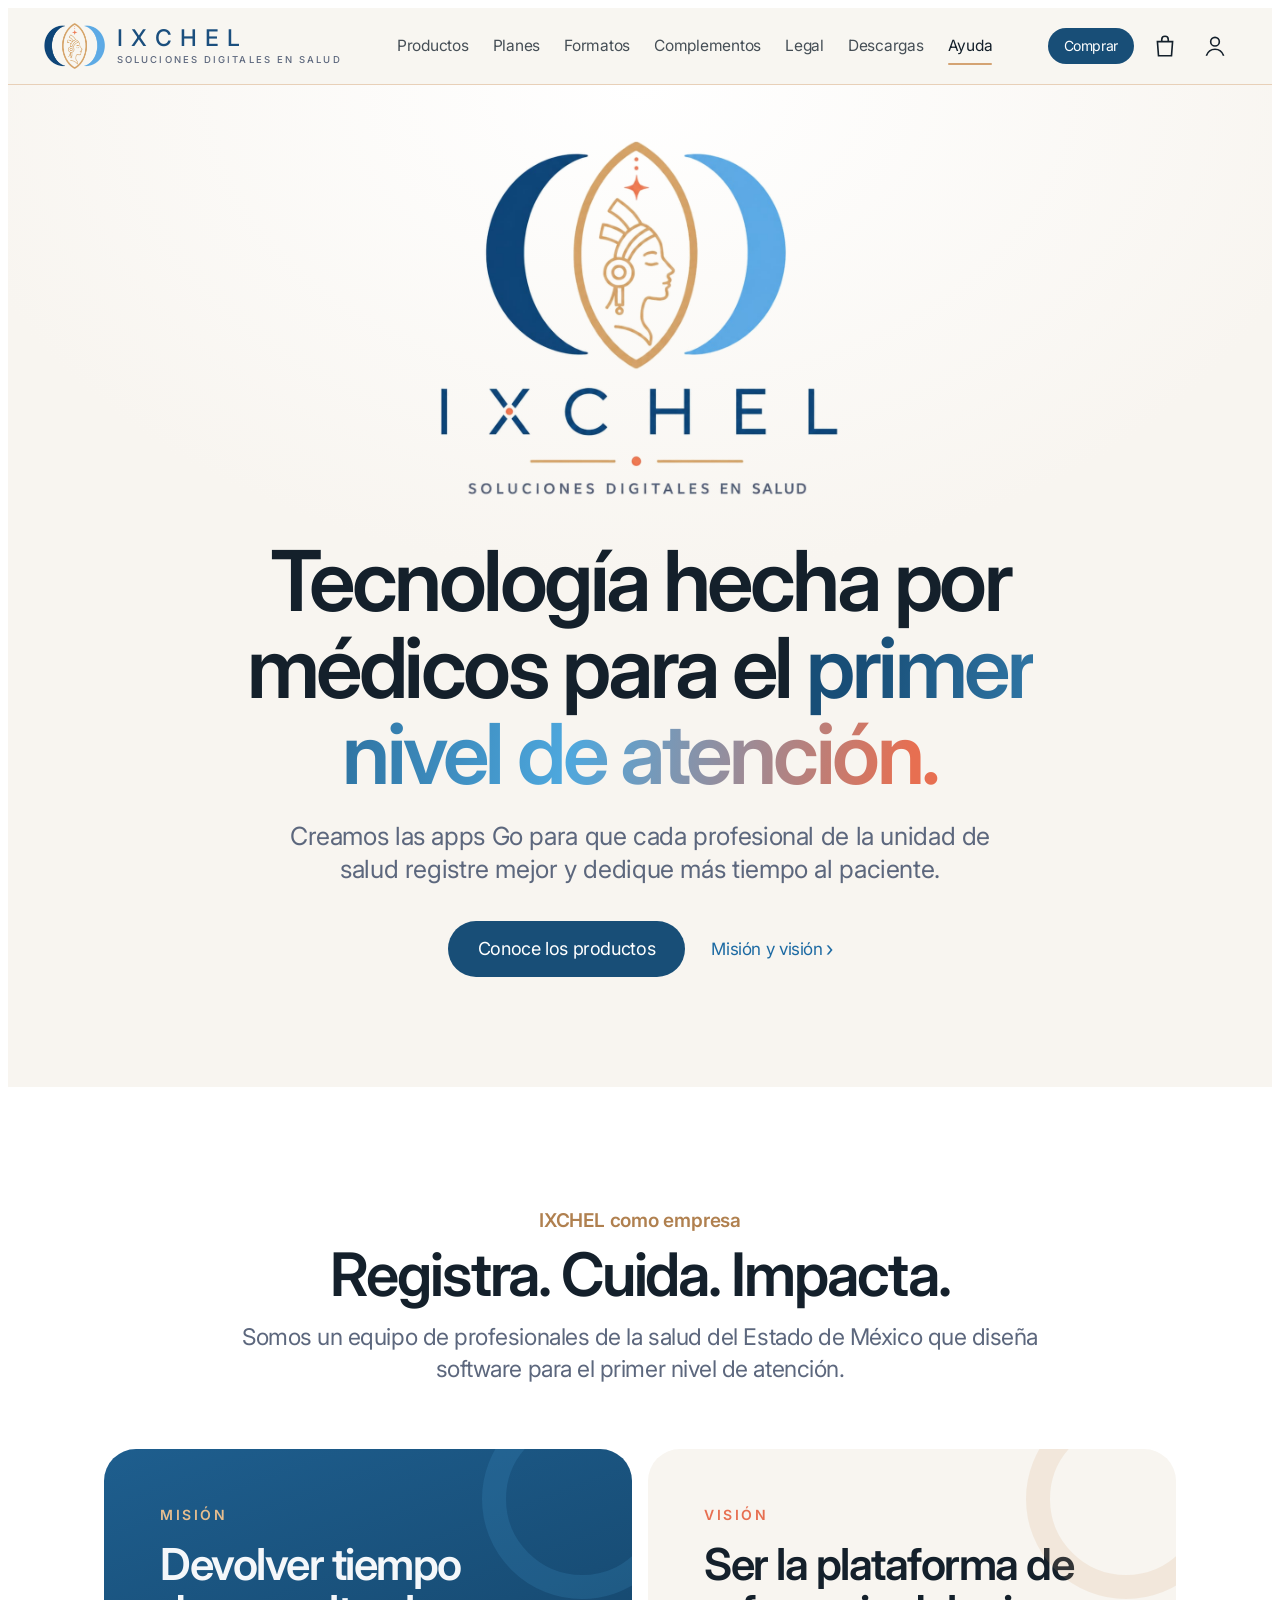
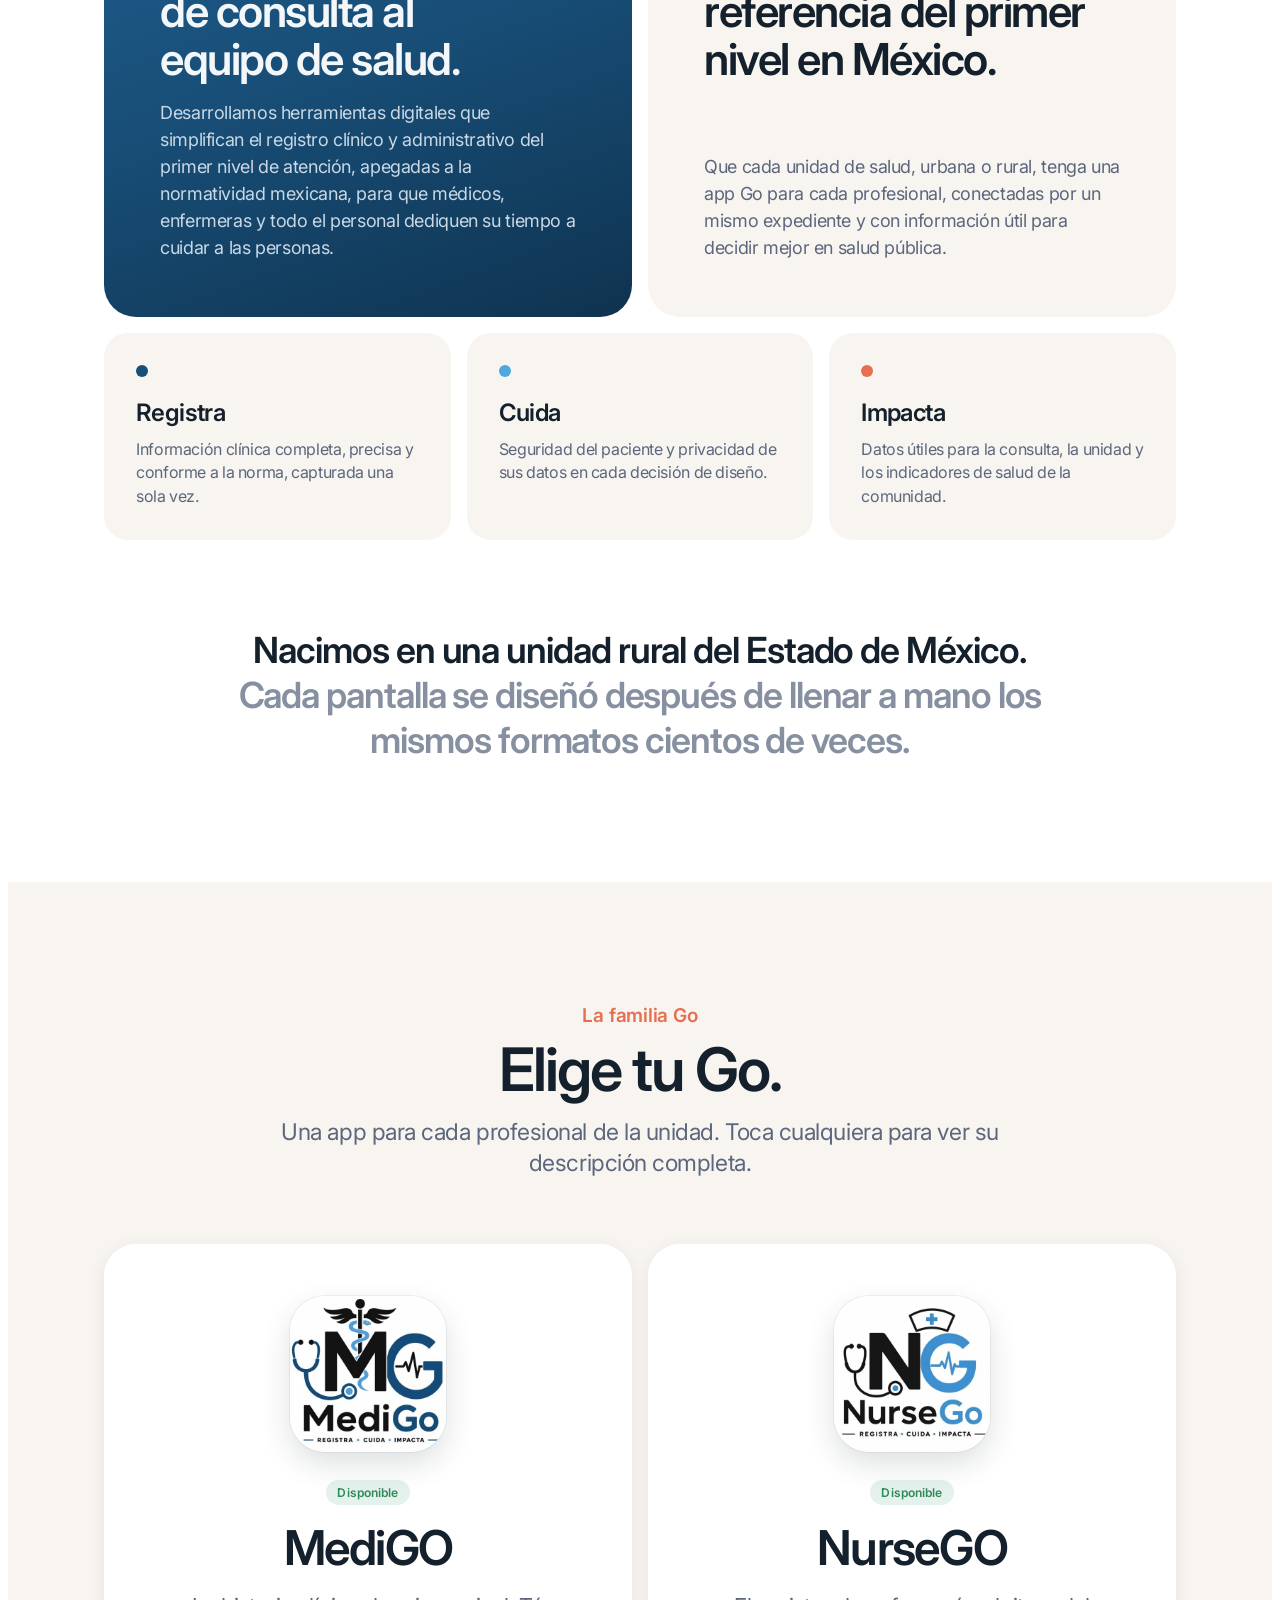
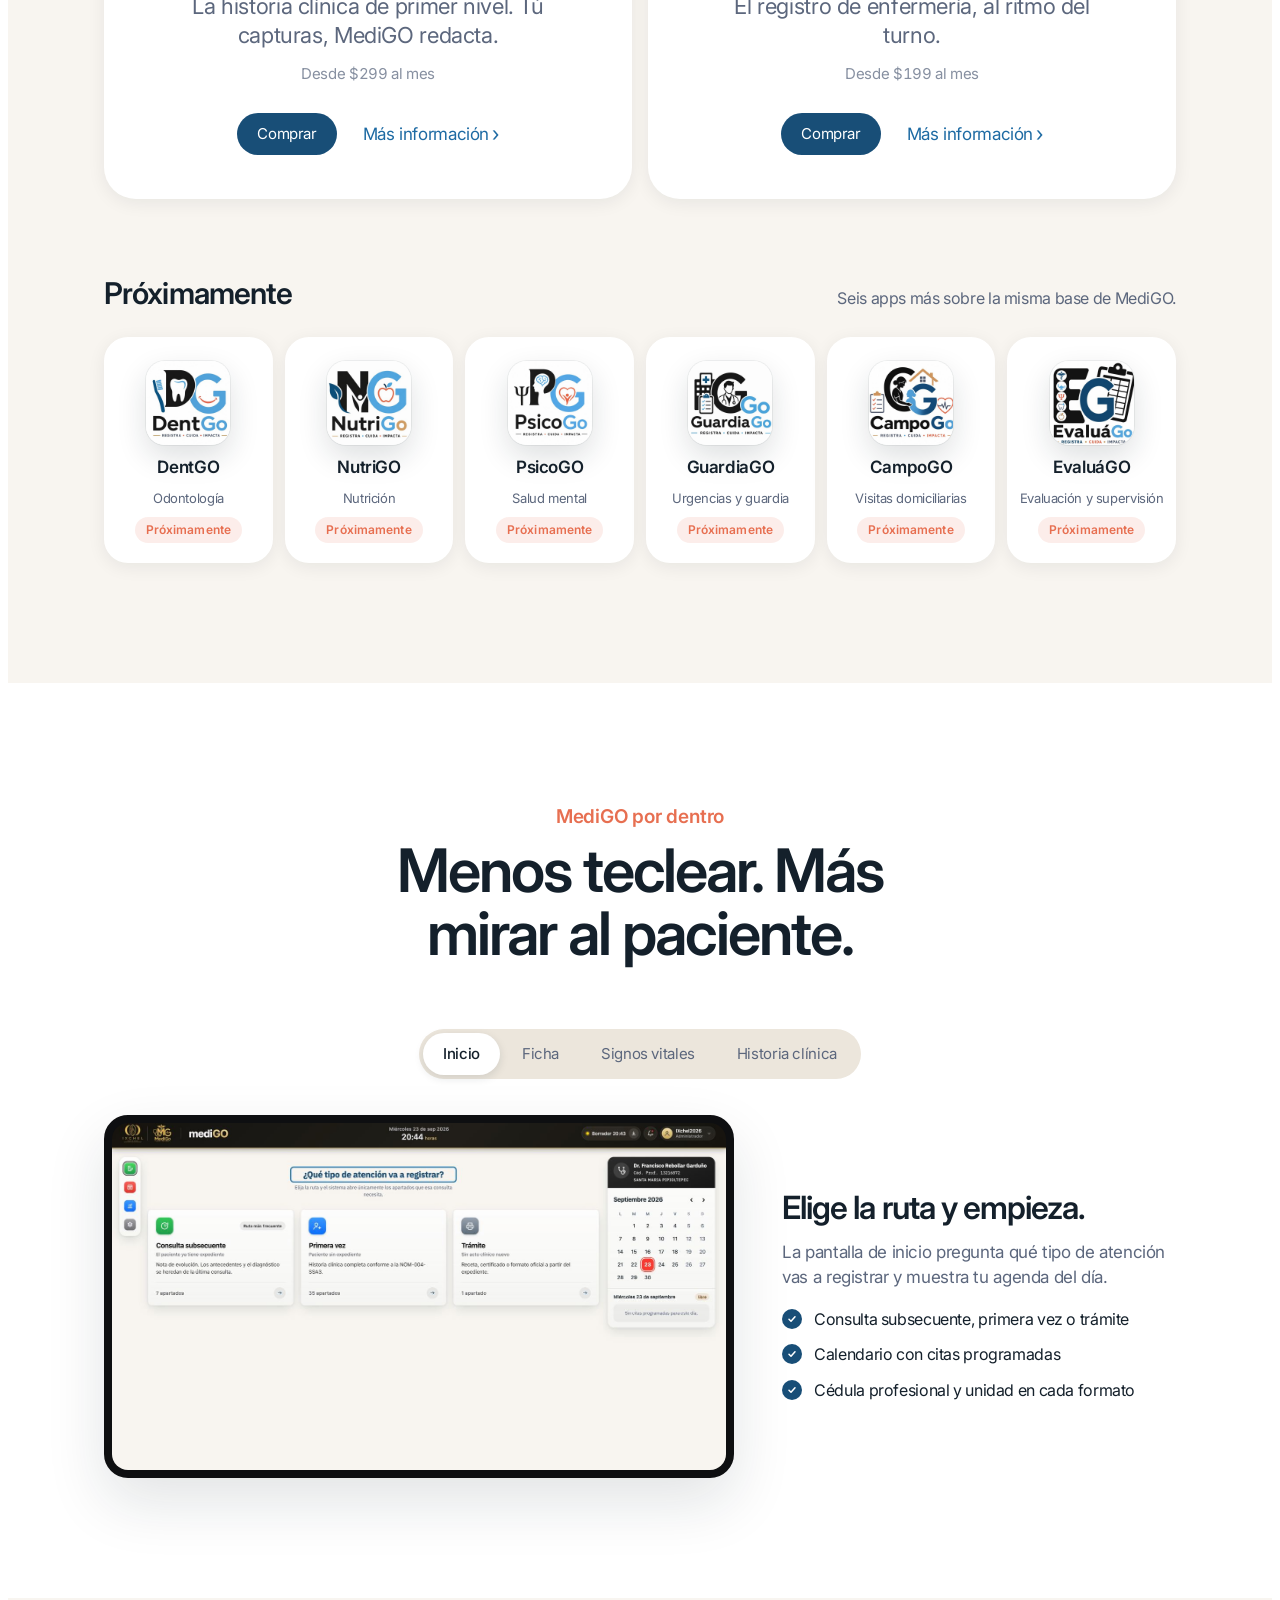
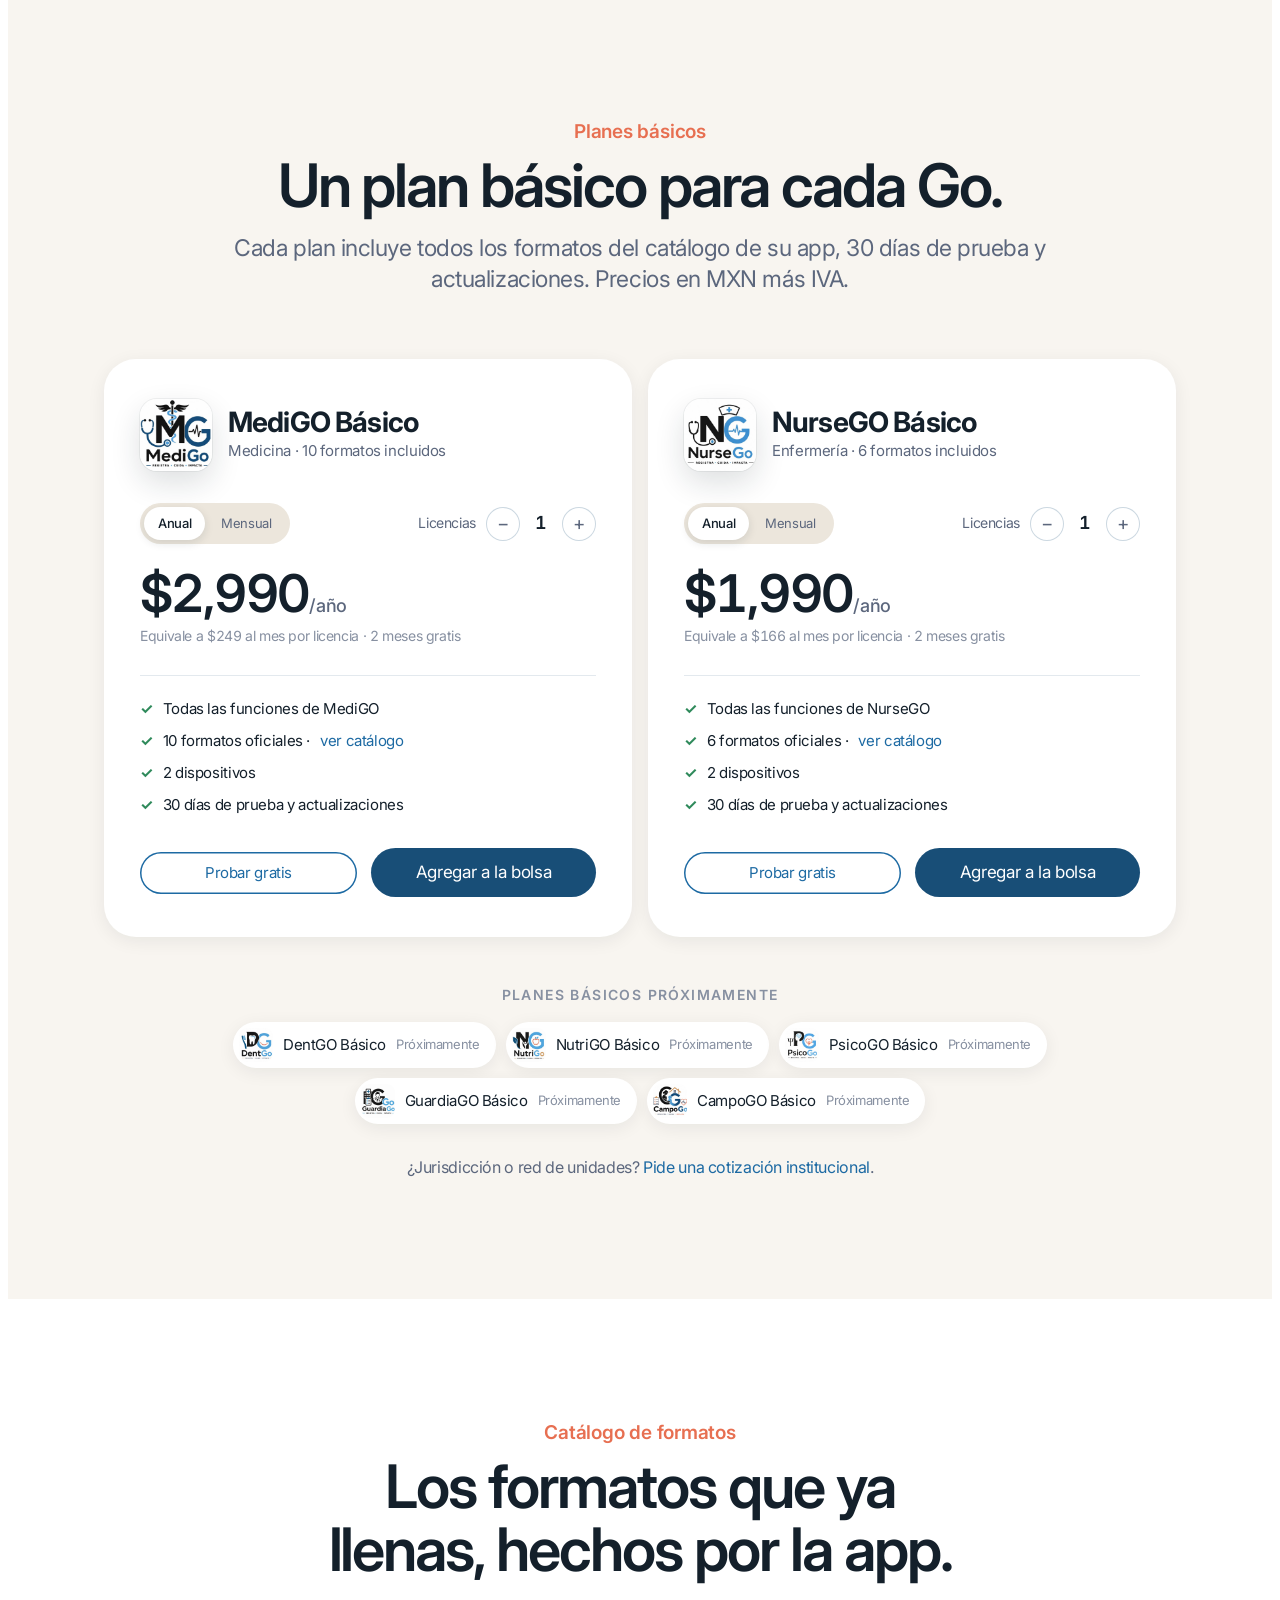
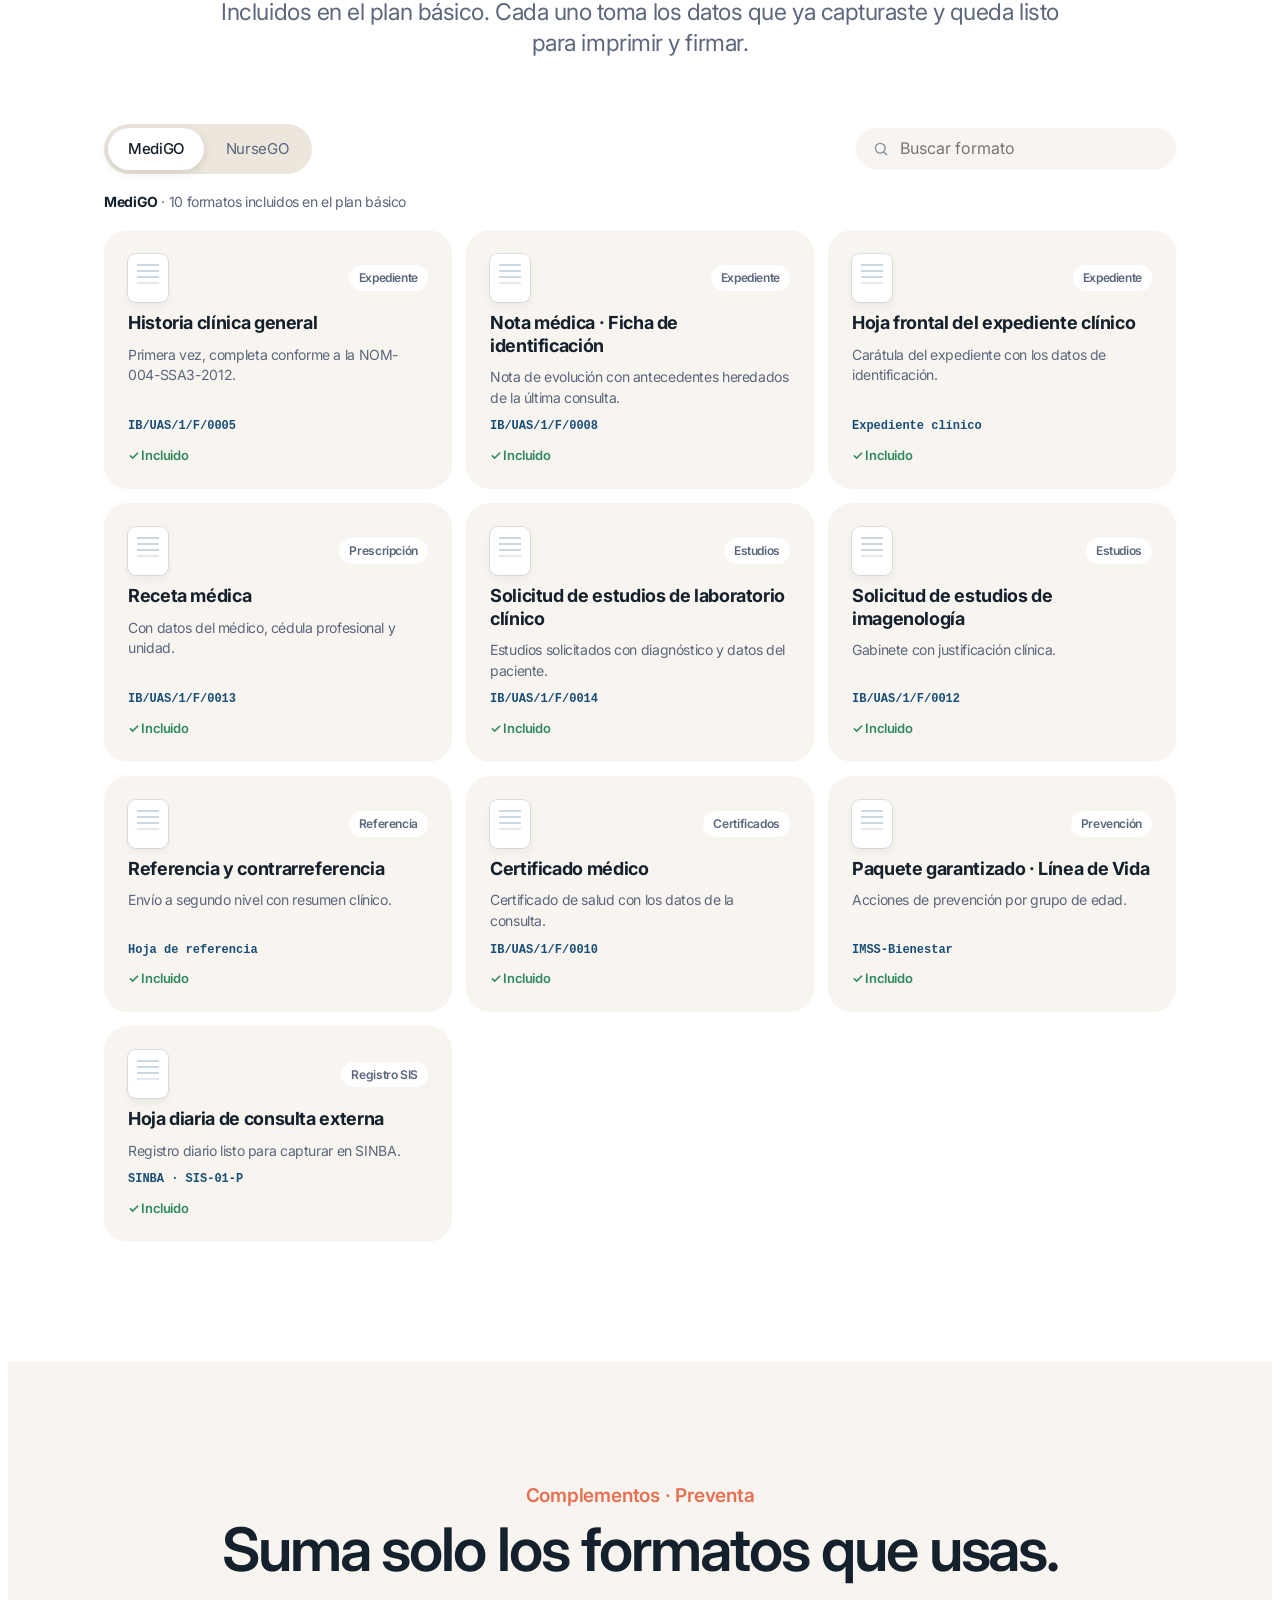
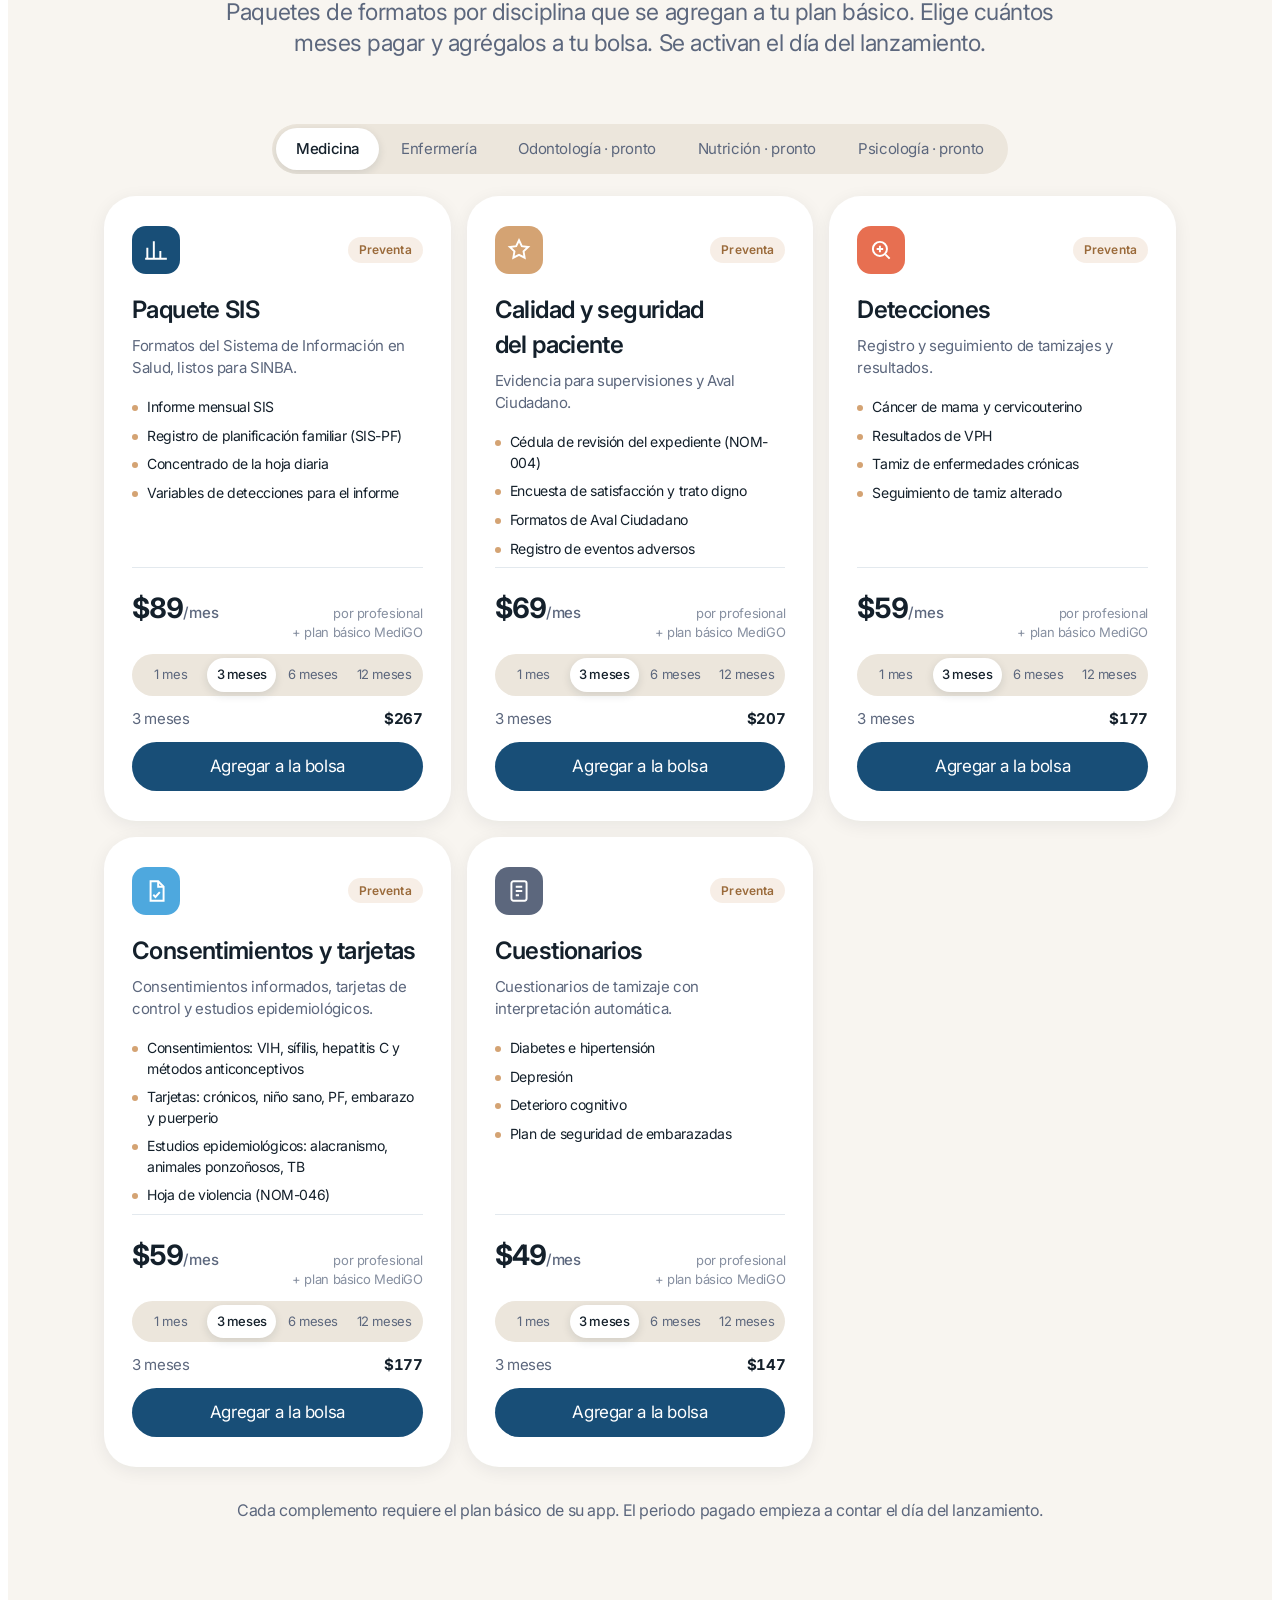
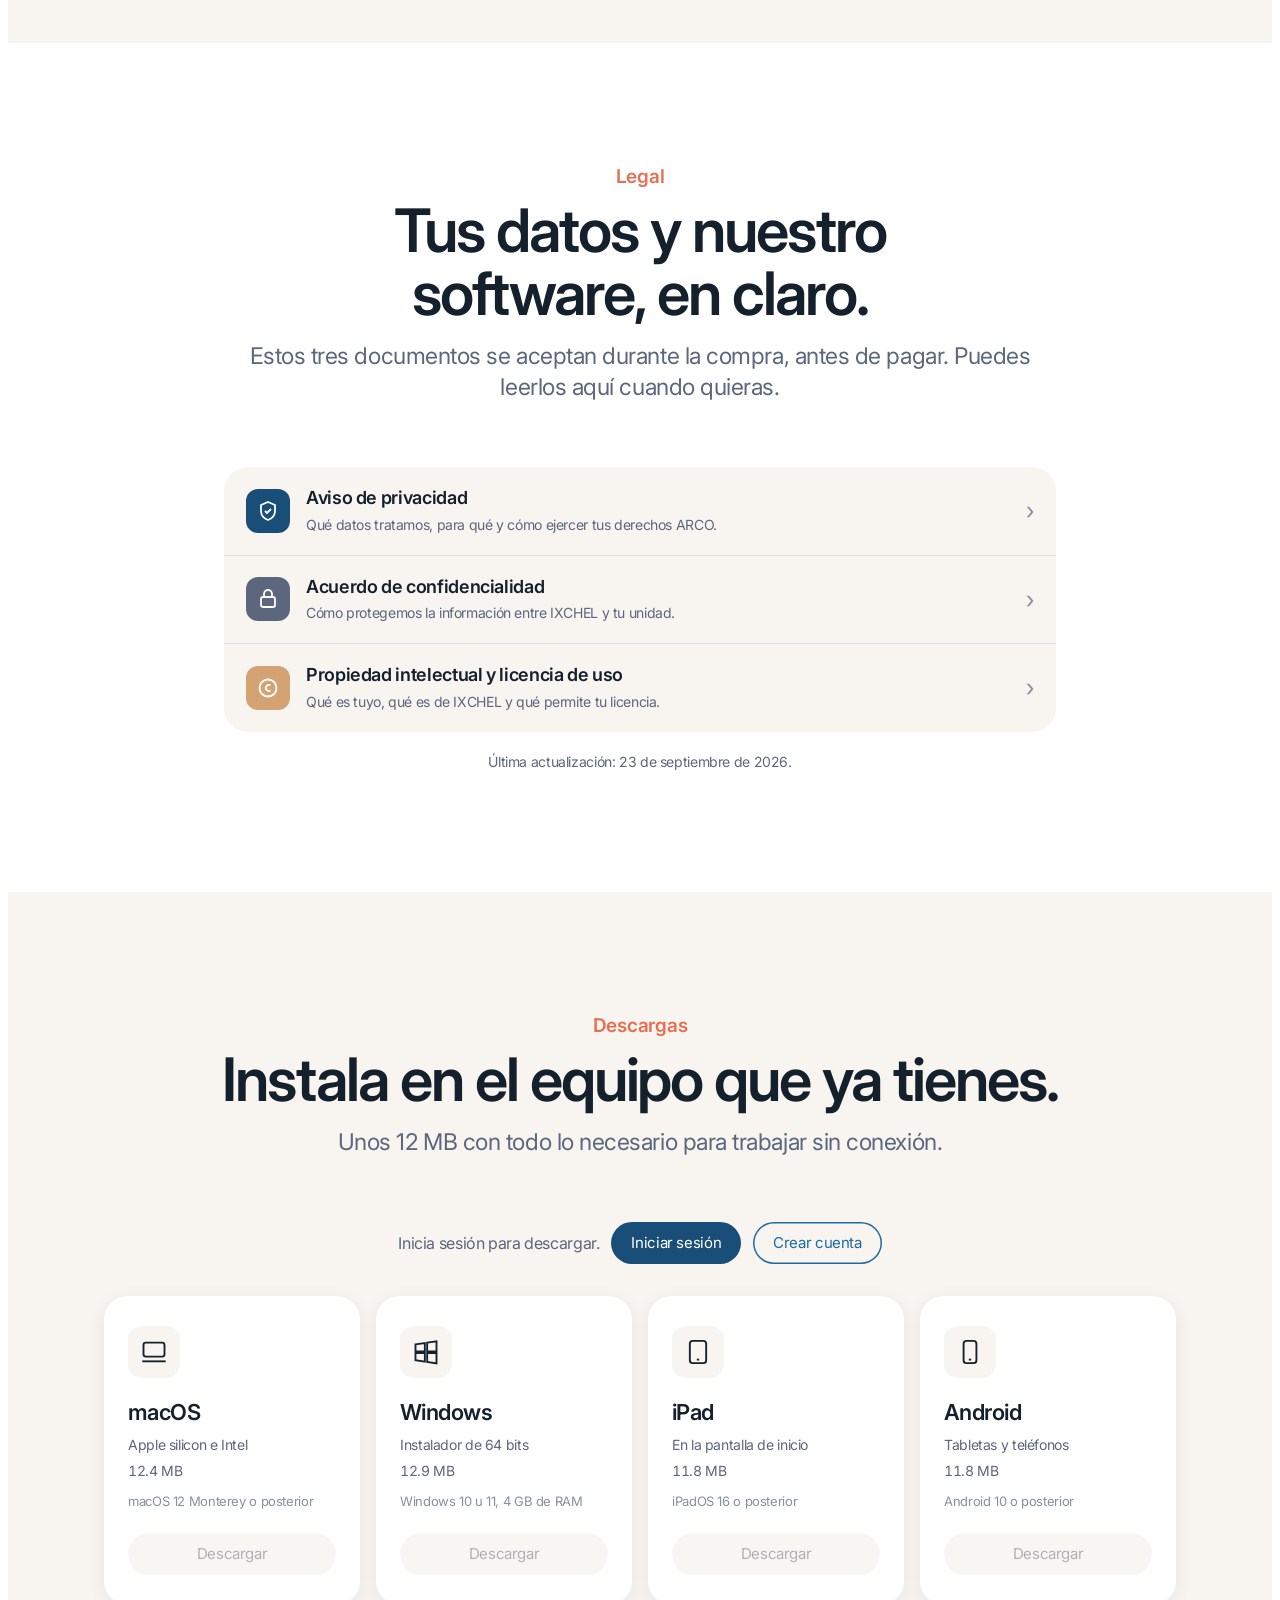
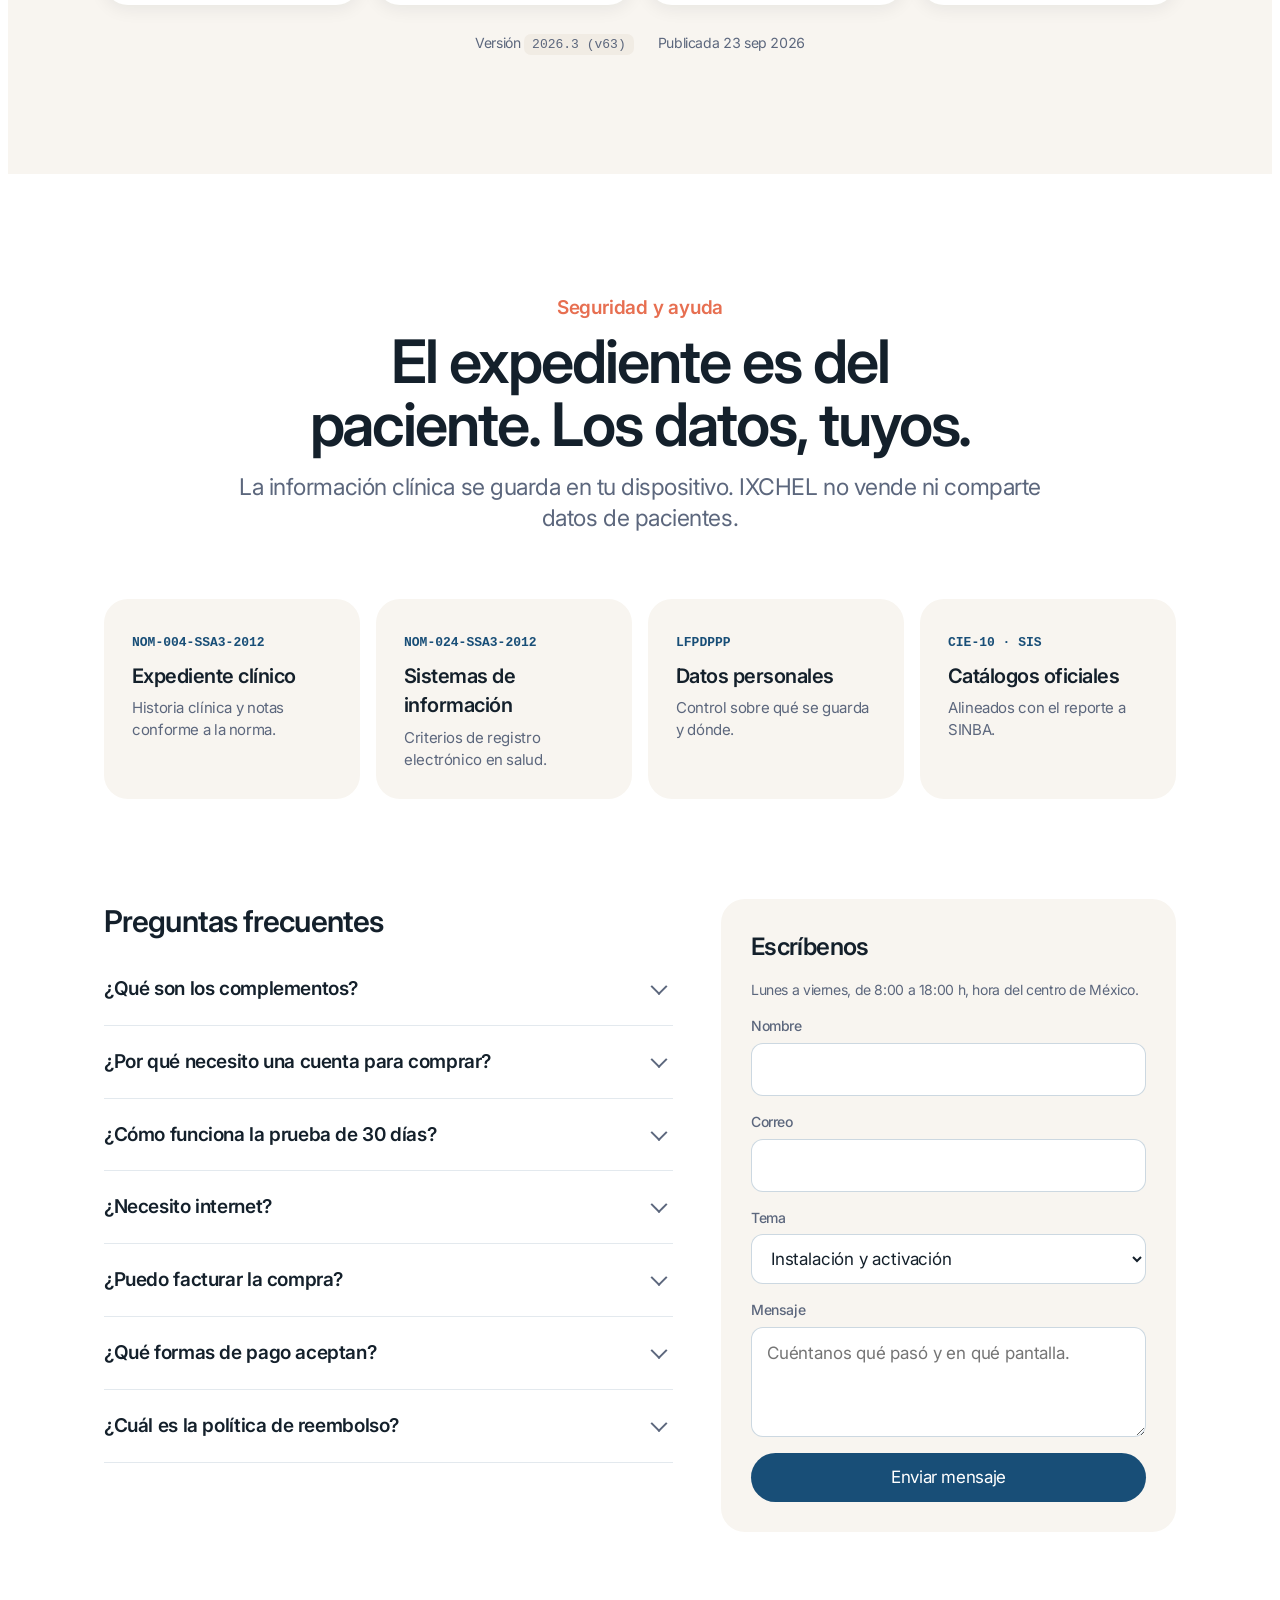
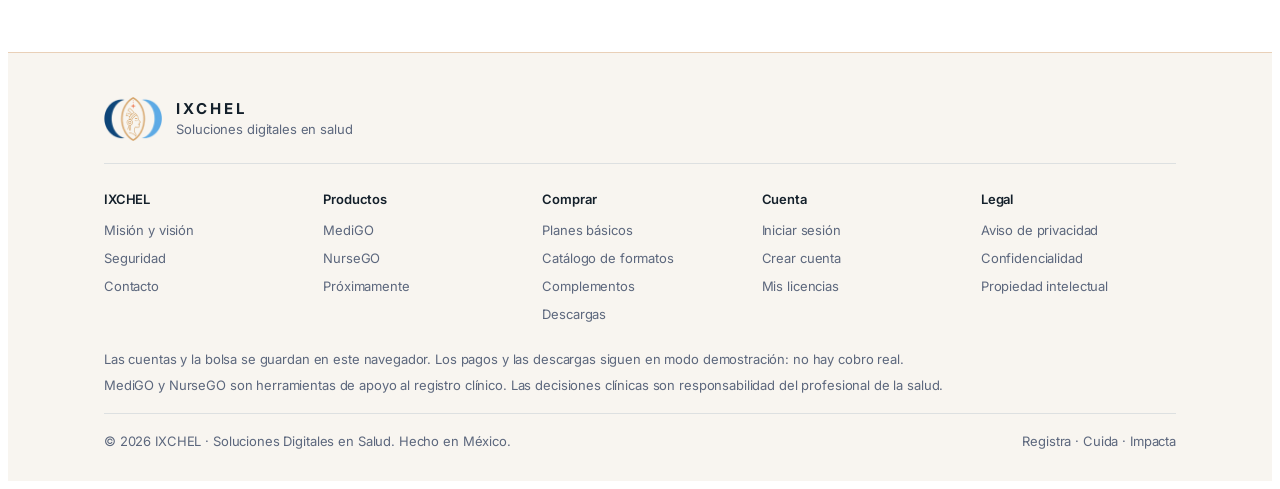
==== commit c9802620: "Guardar cuentas y bolsa en el navegador." ====
--- a/index.html
+++ b/index.html
@@ -186,7 +186,7 @@
       <div><h5>Cuenta</h5><ul><li><a href="#" data-acct>Iniciar sesión</a></li><li><a href="#" data-acct="register">Crear cuenta</a></li><li><a href="#" data-acct>Mis licencias</a></li></ul></div>
       <div><h5>Legal</h5><ul><li><a href="#" data-doc="priv">Aviso de privacidad</a></li><li><a href="#" data-doc="conf">Confidencialidad</a></li><li><a href="#" data-doc="pi">Propiedad intelectual</a></li></ul></div>
     </div>
-    <div class="note"><p>Modelo de sitio: precios de referencia, cuentas, pagos y descargas funcionan en modo demostración y no se guardan.</p><p>MediGO y NurseGO son herramientas de apoyo al registro clínico. Las decisiones clínicas son responsabilidad del profesional de la salud.</p></div>
+    <div class="note"><p>Las cuentas y la bolsa se guardan en este navegador. Los pagos y las descargas siguen en modo demostración: no hay cobro real.</p><p>MediGO y NurseGO son herramientas de apoyo al registro clínico. Las decisiones clínicas son responsabilidad del profesional de la salud.</p></div>
     <div class="bottom"><span>© 2026 IXCHEL · Soluciones Digitales en Salud. Hecho en México.</span><span>Registra · Cuida · Impacta</span></div>
   </div>
 </footer>
@@ -252,510 +252,6 @@
   <h4>5. Sugerencias</h4><p>Si nos envías ideas o mejoras, podemos incorporarlas al producto sin obligación de pago, y seguirán siendo parte del software de IXCHEL.</p>
 </template>
 
-<script>
-(function(){
-const IMG={medigo:"assets/icons/medigo.jpg",nursego:"assets/icons/nursego.jpg",dentgo:"assets/icons/dentgo.jpg",evaluago:"assets/icons/evaluago.jpg",nutrigo:"assets/icons/nutrigo.jpg",guardiago:"assets/icons/guardiago.jpg",campogo:"assets/icons/campogo.jpg",psicogo:"assets/icons/psicogo.jpg"};
-const SHOTS=["assets/screens/medigo-inicio.jpg","assets/screens/medigo-ficha.jpg","assets/screens/medigo-signos.jpg","assets/screens/medigo-historia.jpg"];
-const CROP={medigo:"assets/screens/medigo-app.jpg",nursego:"assets/screens/nursego-app.jpg"};
-const ICON={priv:'<svg viewBox="0 0 24 24" fill="none" stroke="currentColor" stroke-width="1.8"><path d="M12 3l7 3v6c0 4.5-3 7.5-7 9-4-1.5-7-4.5-7-9V6z"/><path d="M9 12l2 2 4-4"/></svg>',conf:'<svg viewBox="0 0 24 24" fill="none" stroke="currentColor" stroke-width="1.8"><rect x="5" y="10" width="14" height="10" rx="2"/><path d="M8 10V7a4 4 0 018 0v3"/></svg>',pi:'<svg viewBox="0 0 24 24" fill="none" stroke="currentColor" stroke-width="1.8"><circle cx="12" cy="12" r="8.5"/><path d="M14.5 9.5a3 3 0 100 5"/></svg>'};
-const $=s=>document.querySelector(s), $$=s=>[...document.querySelectorAll(s)];
-const fmt=n=>"$"+Math.round(n).toLocaleString("es-MX");
-const esc=s=>String(s).replace(/[&<>"]/g,c=>({"&":"&amp;","<":"&lt;",">":"&gt;",'"':"&quot;"}[c]));
-const EMAIL=/^[^\s@]+@[^\s@]+\.[^\s@]{2,}$/;
-const reduce=matchMedia("(prefers-reduced-motion: reduce)").matches;
-function val(id){const e=$("#"+id);return e?e.value.trim():""}
-function bad(id,cond){const f=$("#f-"+id);if(f)f.classList.toggle("bad",cond);return cond}
-let tt;function toast(m){const t=$("#toast");t.textContent=m;t.classList.add("on");clearTimeout(tt);tt=setTimeout(()=>t.classList.remove("on"),3200)}
-function vt(fn){ if(document.startViewTransition&&!reduce)document.startViewTransition(fn); else fn(); }
-const initials=n=>n.split(/\s+/).filter(Boolean).slice(0,2).map(w=>w[0].toUpperCase()).join("");
-
-/* ================= data ================= */
-const PROD={medigo:{n:"MediGO",prof:"Medicina",m:299,y:2990},nursego:{n:"NurseGO",prof:"Enfermería",m:199,y:1990}};
-const GO={
- medigo:{n:"MediGO",d:"Medicina general y familiar",ok:1,tag:"La historia clínica de primer nivel. Tú capturas, MediGO redacta.",ds:"Expediente clínico con tres rutas de atención, texto clínico generado, somatometría por edad, CIE-10 y los formatos oficiales listos para imprimir.",
-   f:[["Tres rutas de atención","Subsecuente (7 apartados), primera vez (35) o trámite (1)."],["Texto clínico generado","Cada apartado redacta su párrafo; lo vacío se escribe como negado."],["Somatometría por edad","IMC con semáforo en adultos y percentiles OMS en pediatría."],["Diagnósticos CIE-10","Búsqueda por nombre o clave, lista para SINBA."],["Formatos oficiales","10 formatos incluidos en el plan básico."],["Sin internet","Borrador automático y funcionamiento completo sin señal."]],
-   sp:[["Normas","NOM-004-SSA3 · NOM-008 · NOM-031"],["Escalas","Apgar · Silverman-Andersen · EDI"],["Plataformas","macOS · Windows · iPad · Android"],["Dispositivos","2 por licencia"],["Tamaño","Unos 12 MB"]]},
- nursego:{n:"NurseGO",d:"Enfermería",ok:1,tag:"El registro de enfermería, al ritmo del turno.",ds:"Somatometría y signos vitales obligatorios para todo formato, intervenciones por grupo de edad y registros por programa de salud, en el mismo expediente que usa MediGO.",
-   f:[["Registro guiado","Datos del paciente, CURP y somatometría antes de cualquier formato."],["Un solo expediente","Lo que enfermería captura aparece en la nota de MediGO."],["Intervenciones por edad","Atenciones, detecciones y salud reproductiva según el paciente."],["Detecciones","Cáncer de mama, papanicolaou y gota gruesa."],["Nota y hoja diaria","Se generan con lo que registras en el turno."],["Sin internet","Pensado para unidades rurales sin señal."]],
-   sp:[["Normas","NOM-004-SSA3 · NOM-008 · NOM-031"],["Integración","Expediente compartido con MediGO"],["Plataformas","macOS · Windows · iPad · Android"],["Dispositivos","2 por licencia"],["Tamaño","Unos 12 MB"]]},
- dentgo:{n:"DentGO",d:"Odontología",tag:"El consultorio dental en una sola pantalla.",f:[["Odontograma","Interactivo, pieza por pieza y por superficie."],["Historia odontológica","Antecedentes, exploración bucal e índice CPOD."],["Plan de tratamiento","Procedimientos por sesión con seguimiento."],["Salud bucal","Detecciones y acciones preventivas."]]},
- nutrigo:{n:"NutriGO",d:"Nutrición",tag:"Evaluación nutricional con planes que el paciente entiende.",f:[["Antropometría","Peso, talla, circunferencias y composición corporal."],["Cálculo dietético","Basado en el Sistema Mexicano de Alimentos Equivalentes."],["Planes de alimentación","Imprimibles y en lenguaje sencillo."],["Metas","Seguimiento de avances en cada consulta."]]},
- psicogo:{n:"PsicoGO",d:"Salud mental",tag:"Notas de sesión y tamizajes en un solo lugar.",f:[["Notas de sesión","Estructuradas y confidenciales."],["Tamizajes","Escalas de salud mental con interpretación."],["Plan terapéutico","Objetivos y seguimiento por sesión."],["Referencia","Envío a segundo nivel con resumen clínico."]]},
- guardiago:{n:"GuardiaGO",d:"Urgencias y guardia",tag:"Triage, notas de urgencias y entrega de guardia.",f:[["Triage","Clasificación por prioridad de atención."],["Nota de urgencias","Rápida, completa y conforme a norma."],["Censo","Pacientes en observación de un vistazo."],["Entrega de guardia","Pendientes claros para el siguiente turno."]]},
- campogo:{n:"CampoGO",d:"Visitas domiciliarias",tag:"El trabajo de campo, registrado desde la casa del paciente.",f:[["Visitas sin internet","Captura en la localidad y sincroniza al volver."],["Censo nominal","Viviendas y habitantes por localidad."],["Seguimiento","Embarazadas y pacientes crónicos en su domicilio."],["Rutas","Planeación de visitas por comunidad."]]},
- evaluago:{n:"EvaluáGO",d:"Evaluación y supervisión",tag:"Supervisión multidisciplinaria con cédulas y evidencia.",f:[["Cédulas","Por disciplina: medicina, enfermería, psicología, odontología y nutrición."],["Evidencia","Fotografías y observaciones por reactivo."],["Resultados","Por unidad y por indicador."],["Mejora","Planes de acción con seguimiento."]]}
-};
-const SOON=["dentgo","nutrigo","psicogo","guardiago","campogo","evaluago"];
-/* formatos incluidos hoy en cada plan básico */
-const FORMATS={
- medigo:[
-  {n:"Historia clínica general",c:"IB/UAS/1/F/0005",k:"Expediente",d:"Primera vez, completa conforme a la NOM-004-SSA3-2012."},
-  {n:"Nota médica · Ficha de identificación",c:"IB/UAS/1/F/0008",k:"Expediente",d:"Nota de evolución con antecedentes heredados de la última consulta."},
-  {n:"Hoja frontal del expediente clínico",c:"Expediente clínico",k:"Expediente",d:"Carátula del expediente con los datos de identificación."},
-  {n:"Receta médica",c:"IB/UAS/1/F/0013",k:"Prescripción",d:"Con datos del médico, cédula profesional y unidad."},
-  {n:"Solicitud de estudios de laboratorio clínico",c:"IB/UAS/1/F/0014",k:"Estudios",d:"Estudios solicitados con diagnóstico y datos del paciente."},
-  {n:"Solicitud de estudios de imagenología",c:"IB/UAS/1/F/0012",k:"Estudios",d:"Gabinete con justificación clínica."},
-  {n:"Referencia y contrarreferencia",c:"Hoja de referencia",k:"Referencia",d:"Envío a segundo nivel con resumen clínico."},
-  {n:"Certificado médico",c:"IB/UAS/1/F/0010",k:"Certificados",d:"Certificado de salud con los datos de la consulta."},
-  {n:"Paquete garantizado · Línea de Vida",c:"IMSS-Bienestar",k:"Prevención",d:"Acciones de prevención por grupo de edad."},
-  {n:"Hoja diaria de consulta externa",c:"SINBA · SIS-01-P",k:"Registro SIS",d:"Registro diario listo para capturar en SINBA."}
- ],
- nursego:[
-  {n:"Hoja diaria de enfermería",c:"Registro diario",k:"Registro",d:"Somatometría, signos vitales e intervenciones del turno."},
-  {n:"Nota de enfermería",c:"Expediente clínico",k:"Expediente",d:"Se arma con el desglose de cada intervención registrada."},
-  {n:"Detección de cáncer de mama",c:"Detección",k:"Detecciones",d:"Registro de la exploración clínica de mama."},
-  {n:"Papanicolaou",c:"Citología cervical",k:"Detecciones",d:"Solicitud y registro de la toma de citología."},
-  {n:"Gota gruesa",c:"Vigilancia epidemiológica",k:"Vigilancia",d:"Toma de muestra para paludismo."},
-  {n:"Evaluación del Desarrollo Infantil (EDI)",c:"Prueba EDI",k:"Desarrollo infantil",d:"Tamizaje del desarrollo en menores de 5 años."}
- ]
-};
-/* complementos por profesional (preventa) */
-const PROFS=[{k:"medigo",n:"Medicina"},{k:"nursego",n:"Enfermería"},{k:"dentgo",n:"Odontología",soon:1},{k:"nutrigo",n:"Nutrición",soon:1},{k:"psicogo",n:"Psicología",soon:1}];
-const AIC={
- sis:'<svg viewBox="0 0 24 24" fill="none" stroke="currentColor" stroke-width="1.8"><path d="M4 20V10M10 20V4M16 20v-7M22 20H2"/></svg>',
- cal:'<svg viewBox="0 0 24 24" fill="none" stroke="currentColor" stroke-width="1.8"><path d="M12 3l2.6 5.4 5.9.8-4.3 4.1 1 5.8L12 16.4 6.8 19.1l1-5.8L3.5 9.2l5.9-.8z"/></svg>',
- det:'<svg viewBox="0 0 24 24" fill="none" stroke="currentColor" stroke-width="1.8"><circle cx="11" cy="11" r="6.5"/><path d="M20 20l-4-4M11 8v6M8 11h6"/></svg>',
- con:'<svg viewBox="0 0 24 24" fill="none" stroke="currentColor" stroke-width="1.8"><path d="M7 3h7l5 5v13H7z"/><path d="M14 3v5h5M9.5 15.5l2 2 4-4.5"/></svg>',
- cue:'<svg viewBox="0 0 24 24" fill="none" stroke="currentColor" stroke-width="1.8"><rect x="5" y="3" width="14" height="18" rx="2"/><path d="M9 8h6M9 12h6M9 16h3"/></svg>'};
-const ACOL={sis:"#184E77",cal:"#D4A373",det:"#E76F51",con:"#4EA8DE",cue:"#5C677D"};
-const ADDONS={
- medigo:[
-  {k:"sis",n:"Paquete SIS",p:89,ds:"Formatos del Sistema de Información en Salud, listos para SINBA.",li:["Informe mensual SIS","Registro de planificación familiar (SIS-PF)","Concentrado de la hoja diaria","Variables de detecciones para el informe"]},
-  {k:"cal",n:"Calidad y seguridad del paciente",p:69,ds:"Evidencia para supervisiones y Aval Ciudadano.",li:["Cédula de revisión del expediente (NOM-004)","Encuesta de satisfacción y trato digno","Formatos de Aval Ciudadano","Registro de eventos adversos"]},
-  {k:"det",n:"Detecciones",p:59,ds:"Registro y seguimiento de tamizajes y resultados.",li:["Cáncer de mama y cervicouterino","Resultados de VPH","Tamiz de enfermedades crónicas","Seguimiento de tamiz alterado"]},
-  {k:"con",n:"Consentimientos y tarjetas",p:59,ds:"Consentimientos informados, tarjetas de control y estudios epidemiológicos.",li:["Consentimientos: VIH, sífilis, hepatitis C y métodos anticonceptivos","Tarjetas: crónicos, niño sano, PF, embarazo y puerperio","Estudios epidemiológicos: alacranismo, animales ponzoñosos, TB","Hoja de violencia (NOM-046)"]},
-  {k:"cue",n:"Cuestionarios",p:49,ds:"Cuestionarios de tamizaje con interpretación automática.",li:["Diabetes e hipertensión","Depresión","Deterioro cognitivo","Plan de seguridad de embarazadas"]}
- ],
- nursego:[
-  {k:"sis",n:"Paquete SIS enfermería",p:79,ds:"Informes de actividades de enfermería para SINBA.",li:["Informe mensual de actividades","Concentrado de la hoja diaria","Biológicos aplicados para SIS","Detecciones realizadas"]},
-  {k:"cal",n:"Calidad en enfermería",p:59,ds:"Indicadores y bitácoras de cuidado seguro.",li:["Indicadores de calidad en enfermería","Bitácora de curaciones","Prevención de caídas","Prevención de úlceras por presión"]},
-  {k:"det",n:"Detecciones y tamizajes",p:49,ds:"Tamizajes que enfermería aplica por grupo de edad.",li:["Tamiz neonatal","Detecciones por grupo de edad","Riesgo nutricional","Agudeza visual"]},
-  {k:"con",n:"Consentimientos y tarjetas",p:49,ds:"Consentimientos y tarjetas que llena enfermería.",li:["Consentimiento de vacunación","Consentimiento de curación","Tarjeta de control del niño sano","Tarjeta de enfermedades crónicas"]},
-  {k:"cue",n:"Cuestionarios",p:39,ds:"Escalas de enfermería con puntaje automático.",li:["Factores de riesgo de diabetes e hipertensión","Riesgo de caídas","Escala de dolor","Lactancia materna"]}
- ]
-};
-const MONTHS=[1,3,6,12];
-const addonPrice=(p,m)=>m===12?p*10:p*m;
-const DOCS={priv:"Aviso de privacidad",conf:"Acuerdo de confidencialidad",pi:"Propiedad intelectual y licencia de uso"};
-
-/* ================= state (memoria de la página) ================= */
-const accounts=[]; let user=null; const orders=[]; const notified=new Set();
-const bag=[]; let uid=0;
-const planUI={medigo:{cyc:"y",q:1},nursego:{cyc:"y",q:1}};
-const addonMonths={}; let prof="medigo", catGo="medigo";
-const st={step:0,terms:{priv:false,conf:false,pi:false},fact:true,rfc:"",cp:"",razon:"",reg:"612 · Personas físicas con actividades empresariales y profesionales",uso:"G03 · Gastos en general",pay:"card",last:null};
-
-/* ================= bag model ================= */
-function lineTotal(l){ if(l.type==="plan"){const P=PROD[l.go];return (l.cyc==="y"?P.y:P.m)*l.q} const a=ADDONS[l.go].find(x=>x.k===l.k); return addonPrice(a.p,l.months); }
-function totals(){const s=bag.reduce((a,l)=>a+lineTotal(l),0);return{s,iva:s*.16,t:s*1.16}}
-const hasBase=go=>bag.some(l=>l.type==="plan"&&l.go===go)||(user&&user.licenses.some(x=>x.p===go&&!x.trial));
-function addPlan(go,cyc,q){
-  const ex=bag.find(l=>l.type==="plan"&&l.go===go);
-  if(ex){ex.cyc=cyc;ex.q=Math.min(20,ex.q+q)} else bag.push({id:++uid,type:"plan",go,cyc,q});
-  afterAdd({img:IMG[go],t:`${PROD[go].n} · Plan básico`,d:`${cyc==="y"?"Anual":"Mensual"} · ${q} licencia${q>1?"s":""}`});
-}
-function addAddon(go,k,months){
-  const a=ADDONS[go].find(x=>x.k===k);
-  const ex=bag.find(l=>l.type==="addon"&&l.go===go&&l.k===k);
-  if(ex)ex.months=months; else bag.push({id:++uid,type:"addon",go,k,months});
-  const needs=!hasBase(go);
-  afterAdd({img:IMG[go],t:a.n,d:`${PROD[go].n} · ${months} ${months>1?"meses":"mes"}`,needs:needs?go:null});
-}
-function afterAdd(info){
-  renderBagBtn(); renderAddons(); renderBPlans();
-  const b=$("#bagBtn"); b.classList.remove("bump"); void b.offsetWidth; b.classList.add("bump");
-  const p=$("#pop");
-  p.innerHTML=`<p class="ph"><svg width="18" height="18" viewBox="0 0 24 24" fill="none" stroke="currentColor" stroke-width="2.6" stroke-linecap="round"><path d="M5 12.5l4.5 4.5L19 7"/></svg>Se agregó a tu bolsa</p>
-   <div class="pi"><span class="appicon"><img src="${info.img}" alt=""></span><div><b>${esc(info.t)}</b><span>${esc(info.d)}</span></div></div>
-   ${info.needs?`<p style="font-size:13px;color:var(--coral);margin-top:12px">Este complemento necesita el plan básico de ${PROD[info.needs].n}.</p>`:""}
-   <div class="pa">${info.needs?`<button class="btn m light" data-addbase="${info.needs}">Agregar plan básico</button>`:`<button class="btn m light" id="popKeep">Seguir comprando</button>`}<button class="btn m" id="popBag">Revisar bolsa</button></div>`;
-  p._y=scrollY; p.classList.add("on"); clearTimeout(p._t); p._t=setTimeout(()=>p.classList.remove("on"),6000);
-  $("#popBag").onclick=()=>{p.classList.remove("on");openStore()};
-  const k=$("#popKeep"); if(k)k.onclick=()=>p.classList.remove("on");
-}
-document.addEventListener("click",e=>{const b=e.target.closest("[data-addbase]"); if(b){$("#pop").classList.remove("on"); addPlan(b.dataset.addbase,"y",1); if($("#store").classList.contains("on"))renderStore();}});
-function renderBagBtn(){
-  const c=bag.length, b=$("#bagCount"); b.hidden=!c; b.textContent=c;
-  $("#bagBtn").setAttribute("aria-label",c?`Bolsa, ${c} artículo${c>1?"s":""}`:"Bolsa vacía");
-}
-
-/* ================= overlays ================= */
-let stack=[];
-function openSheet(id){
-  const el=$("#"+id); if(stack.includes(el))return;
-  stack.push(el); el.classList.add("on"); el.setAttribute("aria-hidden","false");
-  $("#scrim").classList.add("on"); document.body.classList.add("lock"); $("#pop").classList.remove("on");
-  el._last=document.activeElement;
-  setTimeout(()=>{const f=el.querySelector(".sh-body input, .close");f&&f.focus({preventScroll:true})},90);
-}
-function closeTop(){
-  const el=stack.pop(); if(!el)return;
-  el.classList.remove("on"); el.setAttribute("aria-hidden","true");
-  if(!stack.length){$("#scrim").classList.remove("on");document.body.classList.remove("lock")}
-  else if(stack[stack.length-1].id==="store"){$("#scrim").classList.remove("on")}
-  el._last&&el._last.focus&&el._last.focus({preventScroll:true});
-}
-$("#scrim").onclick=closeTop;
-document.addEventListener("keydown",e=>{if(e.key==="Escape"){ if(stack.length)closeTop(); else {toggleMenu(false);$("#pop").classList.remove("on")}}});
-document.addEventListener("click",e=>{ const c=e.target.closest("[data-close]"); if(!c)return; e.preventDefault(); const h=c.getAttribute("href"); while(stack.length)closeTop(); if(h&&h.length>1){const tg=document.querySelector(h); tg&&setTimeout(()=>tg.scrollIntoView(),60);} });
-
-/* ================= nav ================= */
-function renderAcctBtn(){
-  const b=$("#acctBtn");
-  b.innerHTML=user?`<span class="av">${esc(initials(user.name))}</span><span class="nm">${esc(user.name.split(" ")[0])}</span>`:`<svg viewBox="0 0 24 24" fill="none" stroke="currentColor" stroke-width="1.5"><circle cx="12" cy="8" r="4"/><path d="M4 21c1.5-4 4.5-6 8-6s6.5 2 8 6"/></svg><span class="nm">Iniciar sesión</span>`;
-  b.setAttribute("aria-label",user?`Mi cuenta: ${user.name}`:"Iniciar sesión o crear cuenta");
-}
-function toggleMenu(force){
-  const m=$("#mnav"), on=force===undefined?!m.classList.contains("open"):force;
-  m.classList.toggle("open",on); $("#menuBtn").setAttribute("aria-expanded",on);
-  $("#mb1").setAttribute("d",on?"M6 6l12 12":"M4 9h16"); $("#mb2").setAttribute("d",on?"M18 6L6 18":"M4 15h16");
-  document.body.classList.toggle("lock",on);
-}
-$("#menuBtn").onclick=()=>toggleMenu();
-$$("#mnav a").forEach(a=>a.addEventListener("click",()=>toggleMenu(false)));
-$("#bagBtn").onclick=()=>openStore();
-if("IntersectionObserver" in window){
-  const io=new IntersectionObserver(es=>es.forEach(en=>{ if(en.isIntersecting){ $$("#gnavLinks a").forEach(a=>a.classList.toggle("on",a.getAttribute("href")==="#"+en.target.id)); } }),{rootMargin:"-45% 0px -50% 0px"});
-  ["productos","planes","formatos","complementos","legal","descargas","ayuda"].forEach(id=>{const s=$("#"+id);s&&io.observe(s)});
-}
-
-/* ================= productos ================= */
-$("#soonGrid").innerHTML=SOON.map(k=>`<button class="scard rv" data-prod="${k}"><span class="appicon"><img src="${IMG[k]}" alt=""></span><b>${GO[k].n}</b><span class="d">${GO[k].d}</span><span class="pill soon">Próximamente</span></button>`).join("");
-function openProduct(k){
-  const g=GO[k];
-  $("#psTitle").textContent=g.n;
-  $("#psBody").innerHTML=`<div class="ps-hero"><span class="appicon"><img src="${IMG[k]}" alt="Logotipo de ${g.n}"></span><span class="pill ${g.ok?"ok":"soon"}">${g.ok?"Disponible":"Próximamente"}</span><h2>${g.n}</h2><p class="tg">${g.tag}</p>${g.ds?`<p class="ds">${g.ds}</p>`:""}</div>
-    ${g.ok?`<div class="ps-shot"><img src="${CROP[k]}" alt="Pantalla de ${g.n}"></div>`:""}
-    <div class="ps-sec"><h4>${g.ok?"Funciones":"Lo que incluirá"}</h4><div class="fgrid">${g.f.map(([a,b])=>`<div class="fi"><b>${a}</b><span>${b}</span></div>`).join("")}</div></div>
-    ${g.ok?`<div class="ps-sec"><h4>Formatos incluidos en el plan básico · ${FORMATS[k].length}</h4><div class="specs">${FORMATS[k].map(f=>`<div><span>${f.n}</span><span style="font-family:var(--mono);font-size:12px;color:var(--petrol)">${f.c}</span></div>`).join("")}</div></div>
-      <div class="ps-sec"><h4>Complementos · Preventa</h4><div class="fgrid">${ADDONS[k].map(a=>`<div class="fi"><b>${a.n}</b><span>${fmt(a.p)} al mes · ${a.li.length} formatos</span></div>`).join("")}</div><p style="margin-top:12px"><a href="#complementos" data-close data-prof="${k}">Ver complementos de ${g.n} ›</a></p></div>`:""}
-    ${g.sp?`<div class="ps-sec"><h4>Especificaciones</h4><div class="specs">${g.sp.map(([a,b])=>`<div><span>${a}</span><span>${b}</span></div>`).join("")}</div></div>`:""}
-    ${g.ok?"":`<div class="ps-sec"><h4>Lanzamiento</h4>${notified.has(k)?`<p style="color:var(--ok);font-weight:600">Te avisaremos cuando ${g.n} esté disponible.</p>`:
-      `<form id="notifyForm" novalidate style="display:flex;gap:10px;flex-wrap:wrap;align-items:flex-end"><div class="field" id="f-nf" style="flex:1;min-width:220px"><label for="nfEmail">Correo electrónico</label><input id="nfEmail" type="email" autocomplete="email" placeholder="nombre@dominio.mx" value="${user?esc(user.email):""}"><span class="err">Escribe un correo válido.</span></div><button class="btn" type="submit">Avísame</button></form>`}</div>`}`;
-  $("#psFoot").innerHTML=g.ok?`<div class="ps-price"><span>Plan básico desde <b class="num">${fmt(PROD[k].m)}</b> al mes o <b class="num">${fmt(PROD[k].y)}</b> al año, más IVA</span><span style="display:flex;gap:10px"><button class="btn m ghost" data-trial="${k}">Probar gratis</button><button class="btn m" data-addplan="${k}">Agregar a la bolsa</button></span></div>`:`<button class="btn m" data-close>Listo</button>`;
-  const nf=$("#notifyForm");
-  if(nf)nf.addEventListener("submit",e=>{e.preventDefault();if(bad("nf",!EMAIL.test(val("nfEmail"))))return;notified.add(k);openProduct(k);toast(`Te avisaremos cuando salga ${g.n} (demostración).`)});
-  $("#psBody").scrollTop=0; openSheet("prodSheet");
-}
-document.addEventListener("click",e=>{
-  const p=e.target.closest("[data-prod]"); if(p){e.preventDefault(); openProduct(p.dataset.prod);}
-  const a=e.target.closest("[data-addplan]"); if(a){e.preventDefault(); const go=a.dataset.addplan; while(stack.length)closeTop(); addPlan(go,planUI[go].cyc,planUI[go].q);}
-  const pf=e.target.closest("[data-prof]"); if(pf){prof=pf.dataset.prof; renderProfSeg(); renderAddons();}
-});
-
-/* ================= showcase ================= */
-const FEAT=[
- {alt:"Pantalla de inicio de MediGO",h:"Elige la ruta y empieza.",p:"La pantalla de inicio pregunta qué tipo de atención vas a registrar y muestra tu agenda del día.",li:["Consulta subsecuente, primera vez o trámite","Calendario con citas programadas","Cédula profesional y unidad en cada formato"]},
- {alt:"Ficha de identificación en MediGO",h:"La ficha se llena sola.",p:"Captura la fecha de nacimiento o la CURP y MediGO calcula la edad y la década de la vida.",li:["Campos necesarios marcados en rojo","Estado, municipio, localidad y código postal","Responsable o tutor para menores de edad"]},
- {alt:"Signos vitales con semáforo de IMC",h:"Un semáforo que sí se entiende.",p:"El IMC se clasifica al momento con la referencia de la OMS y la NOM-008. En menores cambia a percentiles.",li:["T/A, FC, FR, temperatura, SpO₂ y glucosa","Condición de la toma: ayuno o posprandial","Pediatría, adolescencia y adulto mayor"]},
- {alt:"Antecedentes con texto generado",h:"Escribes palabras. Obtienes una nota.",p:"Cada apartado genera su propio párrafo clínico, listo para el expediente.",li:["Texto generado editable","Avance por apartado","Limpiar un apartado sin perder el resto"]}
-];
-function setFeat(i,anim){
-  $$("#featTabs button").forEach(b=>b.setAttribute("aria-selected",b.dataset.f==i));
-  const f=FEAT[i],img=$("#featImg"),cap=$("#featCap");
-  const apply=()=>{img.src=SHOTS[i];img.alt=f.alt;cap.innerHTML=`<h3>${f.h}</h3><p>${f.p}</p><ul class="checks">${f.li.map(x=>`<li>${x}</li>`).join("")}</ul>`;img.classList.remove("swap");cap.classList.remove("swap")};
-  if(!anim||reduce){apply();return} img.classList.add("swap");cap.classList.add("swap");setTimeout(apply,240);
-}
-$$("#featTabs button").forEach(b=>b.addEventListener("click",()=>setFeat(+b.dataset.f,true)));
-$("#featTabs").addEventListener("keydown",e=>{if(!["ArrowRight","ArrowLeft"].includes(e.key))return;const c=+$('#featTabs [aria-selected="true"]').dataset.f,n=(c+(e.key==="ArrowRight"?1:3))%4;setFeat(n,true);$("#ft"+n).focus()});
-setFeat(0,false);
-
-/* ================= planes básicos ================= */
-function renderBPlans(){
-  $("#bplans").innerHTML=Object.keys(PROD).map(go=>{
-    const P=PROD[go],u=planUI[go],y=u.cyc==="y",inBag=bag.find(l=>l.type==="plan"&&l.go===go);
-    return `<article class="bplan"><div class="top"><span class="appicon"><img src="${IMG[go]}" alt=""></span><div><b>${P.n} Básico</b><span>${P.prof} · ${FORMATS[go].length} formatos incluidos</span></div></div>
-     <div class="ctl"><div class="seg sm" role="tablist" aria-label="Periodo de ${P.n}"><button role="tab" data-pc="${go}" data-v="y" aria-selected="${y}">Anual</button><button role="tab" data-pc="${go}" data-v="m" aria-selected="${!y}">Mensual</button></div>
-      <div class="stepper-mini"><span>Licencias</span><button type="button" data-pq="${go}" data-d="-1" aria-label="Quitar una licencia">−</button><output class="num">${u.q}</output><button type="button" data-pq="${go}" data-d="1" aria-label="Agregar una licencia">+</button></div></div>
-     <p class="amt num">${fmt((y?P.y:P.m)*u.q)}<small>/${y?"año":"mes"}</small></p>
-     <p class="eq num">${y?`Equivale a ${fmt(P.y/12)} al mes por licencia · 2 meses gratis`:`${fmt(P.m)} al mes por licencia · cancela cuando quieras`}</p>
-     <ul><li>Todas las funciones de ${P.n}</li><li>${FORMATS[go].length} formatos oficiales · <a href="#formatos" data-cat="${go}">ver catálogo</a></li><li>${u.q*2} dispositivos</li><li>30 días de prueba y actualizaciones</li></ul>
-     <div class="foot"><button class="btn m ghost" data-trial="${go}">Probar gratis</button><button class="btn" data-addplan="${go}">${inBag?"Actualizar en la bolsa":"Agregar a la bolsa"}</button></div></article>`}).join("");
-}
-document.addEventListener("click",e=>{
-  const c=e.target.closest("[data-pc]"); if(c){planUI[c.dataset.pc].cyc=c.dataset.v; vt(renderBPlans);}
-  const q=e.target.closest("[data-pq]"); if(q){const u=planUI[q.dataset.pq]; u.q=Math.max(1,Math.min(20,u.q+ +q.dataset.d)); renderBPlans();}
-  const ct=e.target.closest("[data-cat]"); if(ct){catGo=ct.dataset.cat; renderCatSeg(); renderCatalog();}
-});
-$("#fpRow").innerHTML=SOON.filter(k=>k!=="evaluago").map(k=>`<button class="fp-chip" data-prod="${k}"><span class="appicon"><img src="${IMG[k]}" alt=""></span>${GO[k].n} Básico<span>Próximamente</span></button>`).join("");
-$("#instLink").onclick=()=>{$("#sTopic").value="Plan Institución (ventas)"};
-
-/* ================= catálogo ================= */
-function renderCatSeg(){ $$("#catSeg button").forEach(b=>b.setAttribute("aria-selected",b.dataset.v===catGo)); }
-$$("#catSeg button").forEach(b=>b.addEventListener("click",()=>{catGo=b.dataset.v;renderCatSeg();vt(renderCatalog)}));
-$("#catQ").addEventListener("input",renderCatalog);
-function renderCatalog(){
-  const q=$("#catQ").value.trim().toLowerCase().normalize("NFD").replace(/[̀-ͯ]/g,"");
-  const list=FORMATS[catGo].filter(f=>!q||(f.n+" "+f.c+" "+f.k+" "+f.d).toLowerCase().normalize("NFD").replace(/[̀-ͯ]/g,"").includes(q));
-  $("#catMeta").innerHTML=`<b style="color:var(--ink)">${PROD[catGo].n}</b> · ${FORMATS[catGo].length} formatos incluidos en el plan básico${q?` · ${list.length} coinciden con tu búsqueda`:""}`;
-  $("#catalog").innerHTML=list.length?list.map(f=>`<div class="fmt"><div class="fh"><span class="doc" aria-hidden="true"></span><span class="cat">${f.k}</span></div><b>${f.n}</b><p>${f.d}</p><span class="code">${f.c}</span><span class="inc">✓ Incluido</span></div>`).join(""):
-    `<p class="cat-empty">No hay formatos con “${esc($("#catQ").value)}” en ${PROD[catGo].n}. Revisa los <a href="#complementos">complementos</a>.</p>`;
-}
-
-/* ================= complementos ================= */
-function renderProfSeg(){
-  $("#profSeg").innerHTML=PROFS.map(p=>`<button role="tab" data-pv="${p.k}" aria-selected="${p.k===prof}">${p.n}${p.soon?" · pronto":""}</button>`).join("");
-}
-document.addEventListener("click",e=>{const b=e.target.closest("[data-pv]"); if(b){prof=b.dataset.pv; renderProfSeg(); vt(renderAddons);}});
-function renderAddons(){
-  const box=$("#addons");
-  if(!ADDONS[prof]){const g=GO[prof]; box.innerHTML=`<div class="addons-soon"><span class="appicon"><img src="${IMG[prof]}" alt=""></span><h3>Complementos para ${g.d.toLowerCase()}</h3><p>Llegarán junto con ${g.n}. Mientras tanto puedes ver lo que incluirá la app.</p><div class="cta-row" style="margin-top:20px"><button class="btn m" data-prod="${prof}">Conocer ${g.n}</button></div></div>`;return}
-  box.innerHTML=ADDONS[prof].map(a=>{
-    const key=prof+"-"+a.k, m=addonMonths[key]||3, inBag=bag.find(l=>l.type==="addon"&&l.go===prof&&l.k===a.k);
-    return `<article class="addon"><div class="ah"><span class="ic" style="background:${ACOL[a.k]}">${AIC[a.k]}</span><span class="pill" style="background:rgba(212,163,115,.18);color:#9A6A3A">Preventa</span></div>
-     <h3>${a.n}</h3><p class="ds">${a.ds}</p><ul>${a.li.map(x=>`<li>${x}</li>`).join("")}</ul>
-     <div class="ap"><div class="pr"><b class="num">${fmt(a.p)}<small>/mes</small></b><span>por profesional<br>+ plan básico ${PROD[prof].n}</span></div>
-      <div class="seg sm" role="tablist" aria-label="Meses de ${a.n}">${MONTHS.map(x=>`<button role="tab" data-am="${key}" data-v="${x}" aria-selected="${x===m}">${x} ${x>1?"meses":"mes"}</button>`).join("")}</div>
-      <div class="tot"><span>${m===12?"12 meses (2 gratis)":m+" "+(m>1?"meses":"mes")}</span><b class="num">${fmt(addonPrice(a.p,m))}</b></div>
-      <button class="btn wide" data-addaddon="${prof}" data-k="${a.k}">${inBag?"Actualizar en la bolsa":"Agregar a la bolsa"}</button>
-      ${inBag?`<p class="inbag">✓ En tu bolsa · ${inBag.months} ${inBag.months>1?"meses":"mes"}</p>`:""}</div></article>`}).join("");
-}
-document.addEventListener("click",e=>{
-  const m=e.target.closest("[data-am]"); if(m){addonMonths[m.dataset.am]=+m.dataset.v; renderAddons();}
-  const a=e.target.closest("[data-addaddon]"); if(a){const go=a.dataset.addaddon,k=a.dataset.k; addAddon(go,k,addonMonths[go+"-"+k]||3);}
-});
-
-/* ================= legal ================= */
-document.addEventListener("click",e=>{
-  const d=e.target.closest("[data-doc]"); if(!d||d.closest("#store"))return; e.preventDefault();
-  $("#docTitle").textContent=DOCS[d.dataset.doc]; $("#docBody").innerHTML=$("#tpl-"+d.dataset.doc).innerHTML; $("#docBody").scrollTop=0; openSheet("docSheet");
-});
-
-/* ================= auth ================= */
-function authHTML(mode,pfx){
-  const seg=`<div class="auth-seg"><div class="seg" role="tablist"><button type="button" role="tab" data-auth="register" data-pfx="${pfx}" aria-selected="${mode==="register"}">Crear cuenta</button><button type="button" role="tab" data-auth="login" data-pfx="${pfx}" aria-selected="${mode==="login"}">Iniciar sesión</button></div></div>`;
-  if(mode==="register")return seg+`<form class="auth-form" data-authform="register" data-pfx="${pfx}" novalidate>
-    <div class="field" id="f-${pfx}n"><label for="${pfx}n">Nombre completo</label><input id="${pfx}n" autocomplete="name"><span class="err">Escribe tu nombre completo.</span></div>
-    <div class="field" id="f-${pfx}e"><label for="${pfx}e">Correo electrónico</label><input id="${pfx}e" type="email" autocomplete="email"><span class="err" id="${pfx}eErr">Escribe un correo válido, por ejemplo nombre@dominio.mx.</span></div>
-    <div class="grid2"><div class="field"><label for="${pfx}c">Cédula profesional <span style="color:var(--ink-3)">(opcional)</span></label><input id="${pfx}c" inputmode="numeric"></div><div class="field"><label for="${pfx}u">Unidad o consultorio <span style="color:var(--ink-3)">(opcional)</span></label><input id="${pfx}u"></div></div>
-    <div class="field" id="f-${pfx}p"><label for="${pfx}p">Contraseña</label><input id="${pfx}p" type="password" autocomplete="new-password"><span class="hint">Mínimo 8 caracteres con al menos un número.</span><span class="err">La contraseña necesita 8 caracteres y al menos un número.</span></div>
-    <div class="field" id="f-${pfx}p2"><label for="${pfx}p2">Confirma la contraseña</label><input id="${pfx}p2" type="password" autocomplete="new-password"><span class="err">Las contraseñas no coinciden.</span></div>
-    <button class="btn wide" type="submit">Crear cuenta</button>
-    <p class="auth-note">Modelo de demostración: la cuenta existe solo mientras esta página está abierta.</p></form>`;
-  return seg+`<form class="auth-form" data-authform="login" data-pfx="${pfx}" novalidate>
-    <div class="field" id="f-${pfx}le"><label for="${pfx}le">Correo electrónico</label><input id="${pfx}le" type="email" autocomplete="email"><span class="err">Escribe un correo válido.</span></div>
-    <div class="field" id="f-${pfx}lp"><label for="${pfx}lp">Contraseña</label><input id="${pfx}lp" type="password" autocomplete="current-password"><span class="err" id="${pfx}lpErr">Escribe tu contraseña.</span></div>
-    <button class="btn wide" type="submit">Iniciar sesión</button>
-    <p class="auth-note">¿No tienes cuenta? <button type="button" class="linkbtn" data-auth="register" data-pfx="${pfx}">Crea una aquí</button>.</p></form>`;
-}
-const authTargets={a:()=>$("#acctBody"),s:()=>$("#authBox")};
-let acctMode="login", pending=null;
-document.addEventListener("click",e=>{
-  const b=e.target.closest("[data-auth]"); if(!b)return;
-  const pfx=b.dataset.pfx, box=authTargets[pfx](); if(pfx==="a")acctMode=b.dataset.auth;
-  vt(()=>{box.innerHTML=authHTML(b.dataset.auth,pfx)}); setTimeout(()=>{const i=box.querySelector("input");i&&i.focus()},60);
-});
-document.addEventListener("submit",e=>{
-  const f=e.target.closest("[data-authform]"); if(!f)return; e.preventDefault();
-  const pfx=f.dataset.pfx;
-  if(f.dataset.authform==="register"){
-    const n=val(pfx+"n"),em=val(pfx+"e").toLowerCase(),p=$("#"+pfx+"p").value,p2=$("#"+pfx+"p2").value;
-    const exists=accounts.some(a=>a.email===em);
-    $("#"+pfx+"eErr").textContent=exists?"Ya existe una cuenta con este correo. Inicia sesión.":"Escribe un correo válido, por ejemplo nombre@dominio.mx.";
-    const x=[bad(pfx+"n",n.split(/\s+/).length<2),bad(pfx+"e",!EMAIL.test(em)||exists),bad(pfx+"p",p.length<8||!/\d/.test(p)),bad(pfx+"p2",p!==p2||!p2)];
-    if(x.some(Boolean)){const i=f.querySelector(".bad input");i&&i.focus();return}
-    const acc={name:n,email:em,ced:val(pfx+"c"),unit:val(pfx+"u"),pass:p,licenses:[],addons:[]}; accounts.push(acc); user=acc;
-    toast(`Cuenta creada. Hola, ${n.split(" ")[0]}.`);
-  }else{
-    const em=val(pfx+"le").toLowerCase(),p=$("#"+pfx+"lp").value;
-    if(bad(pfx+"le",!EMAIL.test(em)))return;
-    const acc=accounts.find(a=>a.email===em&&a.pass===p);
-    $("#"+pfx+"lpErr").textContent=accounts.some(a=>a.email===em)?"La contraseña no es correcta.":"No encontramos una cuenta con ese correo. Crea una cuenta.";
-    if(bad(pfx+"lp",!acc))return;
-    user=acc; toast(`Hola de nuevo, ${acc.name.split(" ")[0]}.`);
-  }
-  renderAcctBtn(); renderDl();
-  if(pfx==="a"){ renderAccount(); if(pending){const p=pending;pending=null;setTimeout(p,300)} } else renderStore();
-});
-const lbl=t=>`<p style="font-size:13px;font-weight:600;letter-spacing:.1em;text-transform:uppercase;color:var(--ink-3)">${t}</p>`;
-function renderAccount(){
-  const box=$("#acctBody");
-  if(!user){ box.innerHTML=authHTML(acctMode,"a"); return; }
-  const lic=user.licenses, ad=user.addons, my=orders.filter(o=>o.email===user.email);
-  box.innerHTML=`<div class="profile"><span class="big-av">${esc(initials(user.name))}</span><div><b>${esc(user.name)}</b><span>${esc(user.email)}</span>${user.ced?`<br><span>Cédula ${esc(user.ced)}</span>`:""}</div></div>
-   <div style="margin-top:22px">${lbl("Mis licencias")}
-   ${lic.length?lic.map(l=>`<div class="lic"><span class="appicon"><img src="${IMG[l.p]}" alt=""></span><div><b>${l.n}</b><span>${l.plan}</span><br><code>${l.key}</code> <button class="linkbtn" style="font-size:13px" data-copy="${l.key}">Copiar</button></div></div>`).join(""):
-   `<div class="empty"><b>Aún no tienes licencias.</b><span>Compra un plan básico o empieza la prueba de 30 días.</span><div class="cta-row"><a class="btn m" href="#planes" data-close>Ver planes</a><button class="btn m ghost" data-trial="medigo">Probar MediGO</button></div></div>`}</div>
-   ${ad.length?`<div style="margin-top:22px">${lbl("Complementos · preventa")}${ad.map(a=>`<div class="lic" style="grid-template-columns:52px 1fr"><span class="appicon"><img src="${IMG[a.go]}" alt=""></span><div><b>${a.n}</b><span>${PROD[a.go].n} · ${a.months} ${a.months>1?"meses":"mes"} · se activa al lanzamiento</span></div></div>`).join("")}</div>`:""}
-   ${my.length?`<div style="margin-top:22px">${lbl("Pedidos")}${my.map(o=>`<div class="lic" style="grid-template-columns:1fr auto"><div><b class="num">${o.id}</b><span>${o.date} · ${o.lines.length} artículo${o.lines.length>1?"s":""}</span></div><b class="num">${fmt(o.total)}</b></div>`).join("")}</div>`:""}
-   <div class="cta-row" style="margin-top:26px;justify-content:space-between">${lic.length?`<a class="btn m" href="#descargas" data-close>Ir a descargas</a>`:"<span></span>"}<button class="btn m light" id="logout">Cerrar sesión</button></div>`;
-  const lo=$("#logout"); if(lo)lo.onclick=()=>{user=null;acctMode="login";renderAcctBtn();renderDl();renderAccount();toast("Cerraste sesión.")};
-}
-function openAccount(mode){ if(mode)acctMode=mode; renderAccount(); openSheet("acctSheet"); }
-$("#acctBtn").onclick=()=>openAccount();
-document.addEventListener("click",e=>{const a=e.target.closest("[data-acct]"); if(a){e.preventDefault();openAccount(a.dataset.acct||"login")}});
-
-/* ================= prueba ================= */
-function genKey(){const c="ABCDEFGHJKLMNPQRSTUVWXYZ23456789";return "IXG-"+[0,1,2,3].map(()=>Array.from({length:4},()=>c[Math.floor(Math.random()*c.length)]).join("")).join("-")}
-function startTrial(k){
-  if(!user){ pending=()=>startTrial(k); while(stack.length)closeTop(); toast("Crea tu cuenta para empezar la prueba."); openAccount("register"); return; }
-  if(!user.licenses.some(l=>l.p===k&&l.trial))user.licenses.push({p:k,n:PROD[k].n,plan:"Prueba de 30 días",key:genKey(),trial:true});
-  renderDl(); while(stack.length)closeTop(); toast(`Prueba de ${PROD[k].n} activada. Descarga el instalador.`);
-  setTimeout(()=>$("#descargas").scrollIntoView(),120);
-}
-document.addEventListener("click",e=>{const t=e.target.closest("[data-trial]"); if(t){e.preventDefault(); startTrial(t.dataset.trial);}});
-
-/* ================= descargas ================= */
-const OSI={
- mac:'<svg viewBox="0 0 24 24" fill="none" stroke="currentColor" stroke-width="1.6"><rect x="3" y="4" width="18" height="12" rx="2"/><path d="M2 20h20"/></svg>',
- win:'<svg viewBox="0 0 24 24" fill="none" stroke="currentColor" stroke-width="1.6"><path d="M3 5.5l8-1.2v7.2H3zM13 4l8-1.2v8.7h-8zM3 13h8v7.2l-8-1.2zM13 13h8v8.7L13 20.5z"/></svg>',
- ipad:'<svg viewBox="0 0 24 24" fill="none" stroke="currentColor" stroke-width="1.6"><rect x="5" y="2.5" width="14" height="19" rx="2.5"/><path d="M11 18.5h2"/></svg>',
- and:'<svg viewBox="0 0 24 24" fill="none" stroke="currentColor" stroke-width="1.6"><rect x="6.5" y="2.5" width="11" height="19" rx="2.5"/><path d="M11 18.5h2"/></svg>'};
-const OS=[
- {k:"mac",n:"macOS",file:"MediGO-2026.3.dmg",size:"12.4 MB",meta:"Apple silicon e Intel",req:"macOS 12 Monterey o posterior"},
- {k:"win",n:"Windows",file:"MediGO-2026.3-Setup.exe",size:"12.9 MB",meta:"Instalador de 64 bits",req:"Windows 10 u 11, 4 GB de RAM"},
- {k:"ipad",n:"iPad",file:"App para iPadOS",size:"11.8 MB",meta:"En la pantalla de inicio",req:"iPadOS 16 o posterior"},
- {k:"and",n:"Android",file:"App para Android",size:"11.8 MB",meta:"Tabletas y teléfonos",req:"Android 10 o posterior"}];
-function renderDl(){
-  const has=user&&user.licenses.length;
-  $("#dlState").innerHTML=!user?`<span>Inicia sesión para descargar.</span><button class="btn m" data-acct>Iniciar sesión</button><button class="btn m ghost" data-acct="register">Crear cuenta</button>`:
-    has?`<span style="color:var(--ok);font-weight:600">✓ ${user.licenses.length} licencia${user.licenses.length>1?"s":""} en tu cuenta.</span>`:`<span>Tu cuenta aún no tiene licencias.</span><a class="btn m" href="#planes">Ver planes</a><button class="btn m ghost" data-trial="medigo">Probar 30 días</button>`;
-  $("#dlGrid").innerHTML=OS.map(o=>`<div class="dcard"><div class="os">${OSI[o.k]}</div><h4>${o.n}</h4><p class="meta">${o.meta}</p><p class="meta num">${o.size}</p><p class="req">${o.req}</p><button class="btn m${has?"":" light"}" ${has?`data-dl="${o.k}"`:"disabled"}>Descargar</button></div>`).join("");
-}
-document.addEventListener("click",e=>{const d=e.target.closest("[data-dl]"); if(d){const o=OS.find(x=>x.k===d.dataset.dl);toast(`Descarga de demostración: ${o.file} (${o.size}).`)}});
-
-/* ================= TIENDA ================= */
-const STEPS=["Bolsa","Cuenta","Términos","Pago","Resumen"];
-function openStore(){
-  st.step=0; st.last=null; st.terms={priv:false,conf:false,pi:false};
-  while(stack.length)closeTop(); toggleMenu(false); $("#pop").classList.remove("on");
-  renderStore(); openSheet("store"); $("#stBody").scrollTop=0;
-}
-$("#storeClose").onclick=()=>{ while(stack.length)closeTop(); };
-function radio(name,v,checked,l,r){return `<label class="opt"><input type="radio" name="${name}" value="${v}" ${checked?"checked":""}><span class="box"><span class="l">${l}</span><span class="r">${r}</span></span></label>`}
-function lineInfo(l){
-  if(l.type==="plan"){const P=PROD[l.go];return{t:`${P.n} · Plan básico`,d:`${l.cyc==="y"?"Anual":"Mensual"} · ${l.q} licencia${l.q>1?"s":""} · ${l.q*2} dispositivos`}}
-  const a=ADDONS[l.go].find(x=>x.k===l.k); return{t:a.n,d:`Complemento de ${PROD[l.go].n} · ${l.months} ${l.months>1?"meses":"mes"}${l.months===12?" (2 gratis)":""}`};
-}
-function lineIcon(l){ if(l.type==="plan")return `<span class="appicon"><img src="${IMG[l.go]}" alt=""></span>`; return `<span class="aic" style="background:${ACOL[l.k]}">${AIC[l.k]}<span class="mini"><img src="${IMG[l.go]}" alt=""></span></span>`; }
-function summaryHTML(){
-  const x=totals(), plans=bag.filter(l=>l.type==="plan").length, ads=bag.length-plans;
-  return `<aside class="summary"><div class="hd"><span style="display:flex">${[...new Set(bag.map(l=>l.go))].map((g,j)=>`<span class="appicon" style="width:46px;border-radius:11px;${j?"margin-left:-12px":""}"><img src="${IMG[g]}" alt=""></span>`).join("")}</span><div><b>Resumen</b><span>${plans} plan${plans!==1?"es":""}${ads?` · ${ads} complemento${ads>1?"s":""}`:""}</span></div></div>
-   <div style="padding-top:12px">${bag.map(l=>`<div class="row"><span>${lineInfo(l).t}</span><span class="num">${fmt(lineTotal(l))}</span></div>`).join("")}<div class="row" style="border-top:1px solid var(--line);margin-top:6px;padding-top:12px"><span>Subtotal</span><span class="num">${fmt(x.s)}</span></div><div class="row"><span>IVA (16 %)</span><span class="num">${fmt(x.iva)}</span></div><div class="row total"><span>Total</span><span class="num">${fmt(x.t)}</span></div></div>
-   <p class="fine">Los planes básicos incluyen 30 días de prueba. Los complementos en preventa empiezan a contar el día del lanzamiento.</p>
-   ${user?`<p class="who">Comprando como <b style="color:var(--ink)">${esc(user.name)}</b></p>`:""}</aside>`;
-}
-function stepper(){ $("#stepper").innerHTML=STEPS.map((s,i)=>`${i?"<b>—</b>":""}<span class="${i===st.step?"on":i<st.step?"done":""}"><i>${i<st.step?"✓":i+1}</i>${s}</span>`).join(""); }
-const missingBase=()=>[...new Set(bag.filter(l=>l.type==="addon"&&!hasBase(l.go)).map(l=>l.go))];
-function renderStore(){
-  stepper();
-  let main="", one=false;
-  if(st.step===0){
-    if(!bag.length){ one=true; main=`<div class="receipt" style="padding-top:30px"><div class="ok" style="background:var(--ivory);color:var(--ink-3)"><svg viewBox="0 0 24 24" fill="none" stroke="currentColor" stroke-width="1.6"><path d="M5 8h14l-1 13H6L5 8z"/><path d="M9 8V6a3 3 0 016 0v2"/></svg></div><h2>Tu bolsa está vacía.</h2><p class="lead">Elige un plan básico y, si quieres, súmale complementos.</p><div class="cta-row" style="margin-top:28px"><a class="btn l" href="#planes" data-close>Ver planes básicos</a><a class="more" href="#complementos" data-close>Ver complementos</a></div></div>`; }
-    else{
-      const miss=missingBase();
-      const sugg=Object.keys(PROD).filter(go=>bag.some(l=>l.type==="plan"&&l.go===go)).flatMap(go=>ADDONS[go].filter(a=>!bag.some(l=>l.type==="addon"&&l.go===go&&l.k===a.k)).slice(0,3).map(a=>({go,a})));
-      main=`<h2>Revisa tu bolsa.</h2><p class="lead">Ajusta licencias, periodo o meses de cada complemento.</p>
-       <div class="blines">${bag.map(l=>{const i=lineInfo(l);return `<div class="bl">${lineIcon(l)}<div><h4>${i.t}</h4><p class="d">${i.d}</p>${l.type==="addon"?`<span class="tag">Preventa · se activa en el lanzamiento</span>`:""}
-         <div class="edit">${l.type==="plan"?`<div class="seg sm"><button data-lc="${l.id}" data-v="y" aria-selected="${l.cyc==="y"}">Anual</button><button data-lc="${l.id}" data-v="m" aria-selected="${l.cyc==="m"}">Mensual</button></div><div class="stepper-mini"><button type="button" data-lq="${l.id}" data-d="-1" aria-label="Quitar una licencia">−</button><output class="num">${l.q}</output><button type="button" data-lq="${l.id}" data-d="1" aria-label="Agregar una licencia">+</button><span>licencias</span></div>`
-           :`<div class="seg sm">${MONTHS.map(m=>`<button data-lm="${l.id}" data-v="${m}" aria-selected="${l.months===m}">${m} ${m>1?"meses":"mes"}</button>`).join("")}</div>`}</div>
-         ${l.type==="addon"&&!hasBase(l.go)?`<p class="warn">Necesita el plan básico de ${PROD[l.go].n}. <button class="linkbtn" data-addbase="${l.go}" style="font-size:13px">Agregarlo</button></p>`:""}</div>
-         <div><p class="pr num">${fmt(lineTotal(l))}${l.type==="addon"?`<small>${fmt(ADDONS[l.go].find(x=>x.k===l.k).p)}/mes</small>`:`<small>${l.cyc==="y"?"al año":"al mes"}</small>`}</p><button class="linkbtn rm" data-lr="${l.id}">Eliminar</button></div></div>`}).join("")}</div>
-       ${sugg.length?`<div class="suggest"><h3>Complementa tu plan.</h3><div class="sg-row">${sugg.map(({go,a})=>`<div class="sg"><span class="pill" style="align-self:flex-start;background:rgba(212,163,115,.18);color:#9A6A3A">Preventa</span><b>${a.n}</b><span>${PROD[go].n} · ${fmt(a.p)} al mes</span><button class="btn s ghost" data-addaddon="${go}" data-k="${a.k}">Agregar 3 meses</button></div>`).join("")}</div></div>`:""}
-       <div class="st-nav"><a class="btn m light" href="#planes" data-close>Seguir comprando</a><button class="btn l" id="stNext" ${miss.length?"disabled":""}>Continuar</button></div>
-       ${miss.length?`<p class="warn" style="color:var(--coral);font-size:14px;text-align:right;margin-top:10px">Agrega el plan básico de ${miss.map(g=>PROD[g].n).join(" y ")} para continuar.</p>`:""}`;
-    }
-  }else if(st.step===1){
-    main=`<h2>${user?"Tu cuenta.":"Crea tu cuenta para comprar."}</h2><p class="lead">${user?"Tus licencias, complementos, facturas y descargas quedarán guardados en esta cuenta.":"Necesitas una cuenta IXCHEL para recibir tus licencias y descargar el instalador."}</p>
-     ${user?`<div class="buyer"><span class="big-av">${esc(initials(user.name))}</span><div style="flex:1"><b>${esc(user.name)}</b><span>${esc(user.email)}</span></div><button class="btn s light" id="switchAcct">Usar otra cuenta</button></div>`:`<div class="auth-card" id="authBox">${authHTML("register","s")}</div>`}
-     <div class="st-nav"><button class="btn m light" id="stBack">Atrás</button><button class="btn l" id="stNext" ${user?"":"disabled"}>Continuar</button></div>`;
-  }else if(st.step===2){
-    const n=Object.values(st.terms).filter(Boolean).length;
-    main=`<h2>Revisa y acepta.</h2><p class="lead">Antes de pagar, acepta los tres documentos. Toca “Leer” para ver cada uno completo.</p>
-     <div class="terms">${Object.keys(DOCS).map(k=>`<div class="term"><div class="th"><span class="ic" style="background:${{priv:"#184E77",conf:"#5C677D",pi:"#D4A373"}[k]}">${ICON[k]}</span><span class="tt"><b>${DOCS[k]}</b><button type="button" class="linkbtn" data-read="${k}" aria-expanded="false">Leer</button></span><label class="switch" aria-label="Acepto ${DOCS[k]}"><input type="checkbox" data-term="${k}" ${st.terms[k]?"checked":""}><span></span></label></div><div class="tb docbody" id="tb-${k}" hidden>${$("#tpl-"+k).innerHTML}</div></div>`).join("")}</div>
-     <div class="accept-all"><div class="progress ${n===3?"ok":""}" id="tProg"><span class="bar"><i style="width:${n/3*100}%"></i></span><span>${n===3?"Documentos aceptados":n+" de 3 aceptados"}</span></div><button class="linkbtn" id="acceptAll">Aceptar los tres</button></div>
-     <div class="st-nav"><button class="btn m light" id="stBack">Atrás</button><button class="btn l" id="stNext" ${n===3?"":"disabled"}>Continuar al pago</button></div>`;
-  }else if(st.step===3){
-    const x=totals();
-    main=`<h2>Pago.</h2><p class="lead">Datos de facturación y forma de pago.</p>
-     <div class="st-block"><div class="toggle-row"><span>Necesito factura CFDI 4.0</span><label class="switch" aria-label="Necesito factura"><input type="checkbox" id="coFact" ${st.fact?"checked":""}><span></span></label></div>
-      <div id="factFields" ${st.fact?"":"hidden"} style="display:grid;gap:14px;margin-top:16px">
-       <div class="grid2"><div class="field" id="f-coRfc"><label for="coRfc">RFC</label><input id="coRfc" value="${esc(st.rfc)}" maxlength="13" autocapitalize="characters"><span class="err">El RFC tiene 12 o 13 caracteres.</span></div><div class="field" id="f-coCp"><label for="coCp">Código postal fiscal</label><input id="coCp" value="${esc(st.cp)}" inputmode="numeric" maxlength="5"><span class="err">Escribe 5 dígitos.</span></div></div>
-       <div class="field" id="f-coRazon"><label for="coRazon">Nombre o razón social</label><input id="coRazon" value="${esc(st.razon||user.name)}"><span class="err">Escríbelo como aparece en tu constancia de situación fiscal.</span></div>
-       <div class="grid2"><div class="field"><label for="coReg">Régimen fiscal</label><select id="coReg">${["605 · Sueldos y salarios","612 · Personas físicas con actividades empresariales y profesionales","626 · Régimen Simplificado de Confianza","601 · General de Ley Personas Morales","603 · Personas morales con fines no lucrativos"].map(o=>`<option ${o===st.reg?"selected":""}>${o}</option>`).join("")}</select></div>
-       <div class="field"><label for="coUso">Uso del CFDI</label><select id="coUso">${["G03 · Gastos en general","I04 · Equipo de cómputo y accesorios","S01 · Sin efectos fiscales"].map(o=>`<option ${o===st.uso?"selected":""}>${o}</option>`).join("")}</select></div></div></div></div>
-     <div class="st-block"><h3>Forma de pago.</h3><div class="pay">${[["card","Tarjeta de crédito o débito","Mediante pasarela de pago segura"],["spei","Transferencia SPEI","Recibes una CLABE única al confirmar"],["cash","Efectivo en tiendas","Referencia válida por 72 horas"],["msi","Meses sin intereses","A 3 o 6 meses con tarjetas participantes"]].map(([k,l,d])=>radio("coPay",k,st.pay===k,`<b>${l}</b><span>${d}</span>`,"")).join("")}</div>
-      <div class="note-box"><svg viewBox="0 0 24 24" fill="none" stroke="currentColor" stroke-width="1.7"><path d="M12 3l7 3v6c0 4.5-3 7.5-7 9-4-1.5-7-4.5-7-9V6z"/></svg><span>Terminas el pago en la pasarela del proveedor. IXCHEL nunca ve ni guarda los datos de tu tarjeta. En este modelo no se hace ningún cargo.</span></div></div>
-     <div class="st-nav"><button class="btn m light" id="stBack">Atrás</button><button class="btn l" id="stPay">Pagar ${fmt(x.t)}</button></div>`;
-  }else{
-    one=true; const o=st.last;
-    main=`<div class="receipt"><div class="ok"><svg viewBox="0 0 24 24" fill="none" stroke="currentColor" stroke-width="2.4" stroke-linecap="round"><path d="M5 12.5l4.5 4.5L19 7"/></svg></div>
-     <h2>Gracias por tu compra, ${esc(user.name.split(" ")[0])}.</h2><p class="lead">Enviamos este resumen, tus claves y ${o.fact?"la factura":"el comprobante"} a ${esc(user.email)}.</p></div>
-     <div class="rc"><div class="rh"><div><span>Pedido</span><b class="num">${o.id}</b></div><div><span>Fecha</span><b>${o.date}</b></div><div><span>Estado</span><b style="color:var(--ok)">${o.pay==="card"||o.pay==="msi"?"Pagado":"Pendiente de pago"}</b></div></div>
-      ${o.lines.map(l=>`<div class="line">${l.icon}<div><b>${l.t}</b><span>${l.d}</span>${l.pre?`<br><span class="tag" style="display:inline-block;font-size:11px;font-weight:600;padding:3px 9px;border-radius:980px;background:rgba(212,163,115,.18);color:#9A6A3A;margin-top:6px">Preventa · se activa en el lanzamiento</span>`:""}</div><b class="num">${fmt(l.s)}</b></div>`).join("")}
-      <div style="padding-top:12px"><div class="row"><span>Subtotal</span><span class="num">${fmt(o.s)}</span></div><div class="row"><span>IVA (16 %)</span><span class="num">${fmt(o.iva)}</span></div><div class="row t"><span>Total</span><span class="num">${fmt(o.total)}</span></div></div>
-      <div class="meta"><div><span>Cliente</span>${esc(user.name)}<br>${esc(user.email)}</div><div><span>Forma de pago</span>${o.payL}</div><div><span>Facturación</span>${o.fact?esc(o.rfc)+" · "+esc(o.uso.split(" · ")[0]):"Sin factura"}</div><div><span>Documentos aceptados</span>Aviso de privacidad, Confidencialidad y Propiedad intelectual</div></div></div>
-     ${o.keys.length?`<div class="keys"><h3 style="font-size:22px">Tus claves de licencia</h3>${o.keys.map(k=>`<p style="font-size:14px;color:var(--ink-2);margin-top:14px">${k.n} · ${k.plan}</p><div class="key"><span>${k.key}</span><button class="btn s ghost" data-copy="${k.key}">Copiar</button></div>`).join("")}</div>
-     <div class="keys"><h3 style="font-size:22px">Descarga el instalador</h3><div class="dlrow">${OS.map((x,i)=>`<button class="btn m ${i?"ghost":""}" data-dl="${x.k}">${x.n}</button>`).join("")}</div></div>`:""}
-     <div class="st-nav"><button class="btn m light" id="toAcct">Ver en mi cuenta</button><button class="btn l" id="stDone">Listo</button></div>`;
-  }
-  $("#stBody").innerHTML=`<div class="st-grid${one?" one":""}"><div class="st-main step-anim">${main}</div>${one?"":summaryHTML()}</div>`;
-  bindStore();
-}
-function go(n){ st.step=n; vt(renderStore); $("#stBody").scrollTo({top:0,behavior:reduce?"auto":"smooth"}); }
-function bindStore(){
-  const B=$("#stBody");
-  const nx=$("#stNext"); if(nx)nx.onclick=()=>go(st.step+1);
-  const bk=$("#stBack"); if(bk)bk.onclick=()=>go(st.step-1);
-  const sw=$("#switchAcct"); if(sw)sw.onclick=()=>{user=null;renderAcctBtn();renderDl();renderStore()};
-  B.querySelectorAll("[data-read]").forEach(b=>b.onclick=()=>{const t=$("#tb-"+b.dataset.read),o=t.hidden;t.hidden=!o;b.textContent=o?"Ocultar":"Leer";b.setAttribute("aria-expanded",o)});
-  B.querySelectorAll("[data-term]").forEach(c=>c.onchange=()=>{st.terms[c.dataset.term]=c.checked;refreshTerms()});
-  const aa=$("#acceptAll"); if(aa)aa.onclick=()=>{Object.keys(st.terms).forEach(k=>st.terms[k]=true);B.querySelectorAll("[data-term]").forEach(c=>c.checked=true);refreshTerms()};
-  const fc=$("#coFact"); if(fc)fc.onchange=()=>{st.fact=fc.checked;$("#factFields").hidden=!fc.checked};
-  const pay=$("#stPay"); if(pay)pay.onclick=doPay;
-  const dn=$("#stDone"); if(dn)dn.onclick=()=>{while(stack.length)closeTop();$("#descargas").scrollIntoView()};
-  const ta=$("#toAcct"); if(ta)ta.onclick=()=>{while(stack.length)closeTop();setTimeout(()=>openAccount(),350)};
-}
-document.addEventListener("click",e=>{
-  if(!e.target.closest("#stBody"))return;
-  const find=id=>bag.find(l=>l.id===+id);
-  const c=e.target.closest("[data-lc]"); if(c){find(c.dataset.lc).cyc=c.dataset.v; syncAll();}
-  const q=e.target.closest("[data-lq]"); if(q){const l=find(q.dataset.lq); l.q=Math.max(1,Math.min(20,l.q+ +q.dataset.d)); syncAll();}
-  const m=e.target.closest("[data-lm]"); if(m){find(m.dataset.lm).months=+m.dataset.v; syncAll();}
-  const r=e.target.closest("[data-lr]"); if(r){const i=bag.findIndex(l=>l.id===+r.dataset.lr); bag.splice(i,1); syncAll(); toast("Se eliminó de tu bolsa.");}
-});
-function syncAll(){ renderBagBtn(); renderBPlans(); renderAddons(); vt(renderStore); }
-function refreshTerms(){
-  const n=Object.values(st.terms).filter(Boolean).length,p=$("#tProg");
-  p.classList.toggle("ok",n===3); p.querySelector("i").style.width=(n/3*100)+"%"; p.lastElementChild.textContent=n===3?"Documentos aceptados":n+" de 3 aceptados";
-  $("#stNext").disabled=n!==3;
-}
-function doPay(){
-  if(!user){go(1);return}
-  if(Object.values(st.terms).some(v=>!v)){go(2);toast("Acepta los tres documentos antes de pagar.");return}
-  st.fact=$("#coFact").checked;
-  if(st.fact){
-    st.rfc=val("coRfc").toUpperCase();st.cp=val("coCp");st.razon=val("coRazon");st.reg=val("coReg");st.uso=val("coUso");
-    const x=[bad("coRfc",!/^[A-ZÑ&]{3,4}\d{6}[A-Z0-9]{3}$/.test(st.rfc)),bad("coCp",!/^\d{5}$/.test(st.cp)),bad("coRazon",!st.razon)];
-    if(x.some(Boolean)){const i=$("#stBody .bad input");i&&i.focus();return}
-  }
-  const s=$('input[name="coPay"]:checked'); st.pay=s?s.value:"card";
-  const btn=$("#stPay"); btn.disabled=true; btn.textContent="Procesando…";
-  setTimeout(()=>{
-    const x=totals(), d=new Date(), keys=[];
-    const lines=bag.map(l=>{const i=lineInfo(l);
-      if(l.type==="plan"){const k={p:l.go,n:PROD[l.go].n,plan:`Plan básico · ${l.cyc==="y"?"Anual":"Mensual"}${l.q>1?" × "+l.q:""}`,key:genKey()};keys.push(k);user.licenses.push(k)}
-      else{const a=ADDONS[l.go].find(z=>z.k===l.k);user.addons.push({go:l.go,n:a.n,months:l.months})}
-      return{t:i.t,d:i.d,s:lineTotal(l),icon:lineIcon(l),pre:l.type==="addon"}});
-    st.last={id:"IX-"+d.getFullYear()+"-"+String(Math.floor(Math.random()*90000)+10000),date:d.toLocaleDateString("es-MX",{day:"numeric",month:"long",year:"numeric"}),
-      email:user.email,lines,s:x.s,iva:x.iva,total:x.t,pay:st.pay,payL:{card:"Tarjeta vía pasarela",spei:"Transferencia SPEI",cash:"Efectivo en tiendas",msi:"Meses sin intereses"}[st.pay],fact:st.fact,rfc:st.rfc,uso:st.uso,keys};
-    orders.push(st.last); bag.length=0; renderBagBtn(); renderBPlans(); renderAddons(); renderDl(); go(4);
-  },reduce?0:900);
-}
-
-/* ================= misc ================= */
-$("#supportForm").addEventListener("submit",e=>{e.preventDefault();const a=bad("sn",!val("sName")),b=bad("se",!EMAIL.test(val("sEmail"))),c=bad("sm",!val("sMsg"));if(a||b||c)return;e.target.reset();toast("Mensaje registrado en esta demostración.")});
-function copy(txt){
-  const fb=()=>{const el=[...document.querySelectorAll(".key span,.lic code")].find(x=>x.textContent===txt);if(el){const r=document.createRange();r.selectNodeContents(el);const s=getSelection();s.removeAllRanges();s.addRange(r);toast("Clave seleccionada. Cópiala con Ctrl+C o ⌘C.")}};
-  try{navigator.clipboard.writeText(txt).then(()=>toast("Clave copiada."),fb)}catch(_){fb()}
-}
-document.addEventListener("click",e=>{const c=e.target.closest("[data-copy]"); if(c)copy(c.dataset.copy);});
-document.addEventListener("click",e=>{const p=$("#pop"); if(p.classList.contains("on")&&!e.target.closest("#pop")&&!e.target.closest("[data-addplan],[data-addaddon],[data-addbase]"))p.classList.remove("on");});
-
-addEventListener("scroll",()=>{const p=$("#pop"); if(p.classList.contains("on")&&Math.abs(scrollY-(p._y||0))>320)p.classList.remove("on");},{passive:true});
-renderAcctBtn(); renderBagBtn(); renderBPlans(); renderCatSeg(); renderCatalog(); renderProfSeg(); renderAddons(); renderDl();
-})();
-</script>
 <script src="js/store.js"></script>
 </body>
 </html>
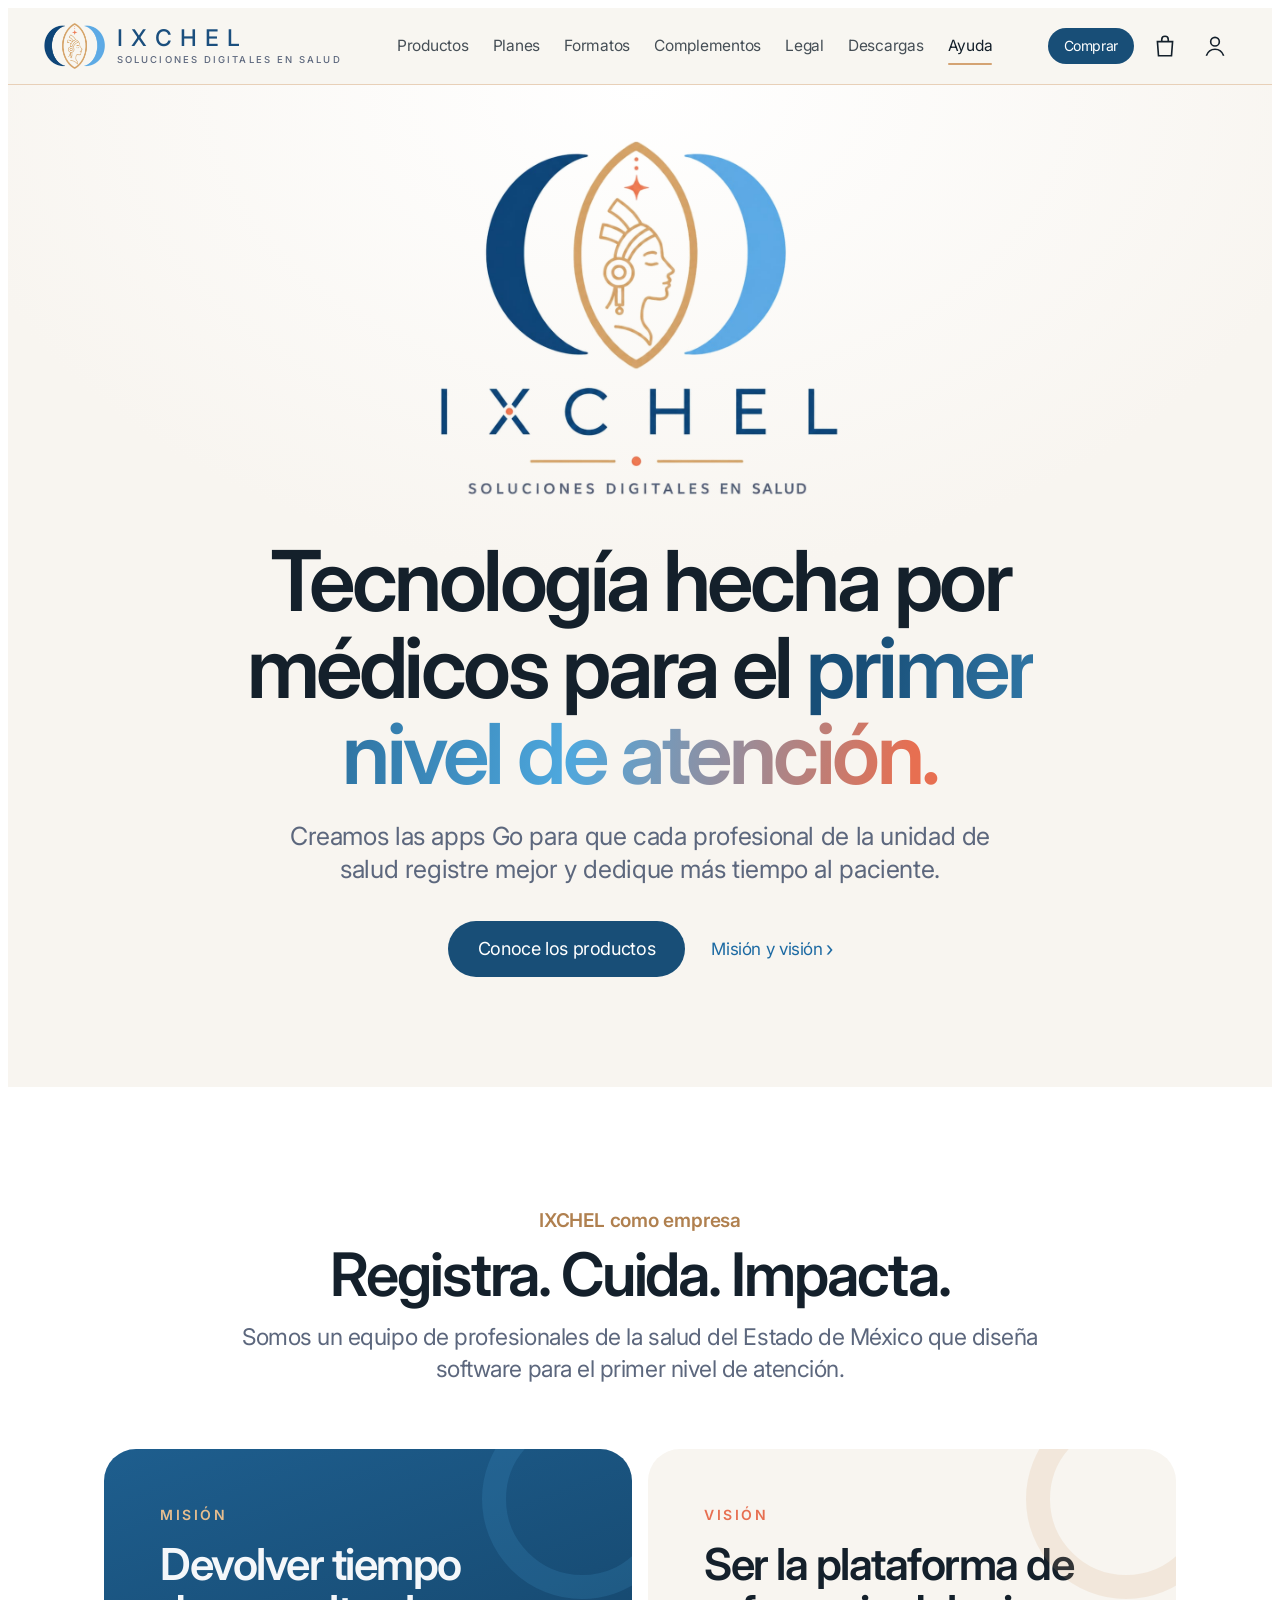
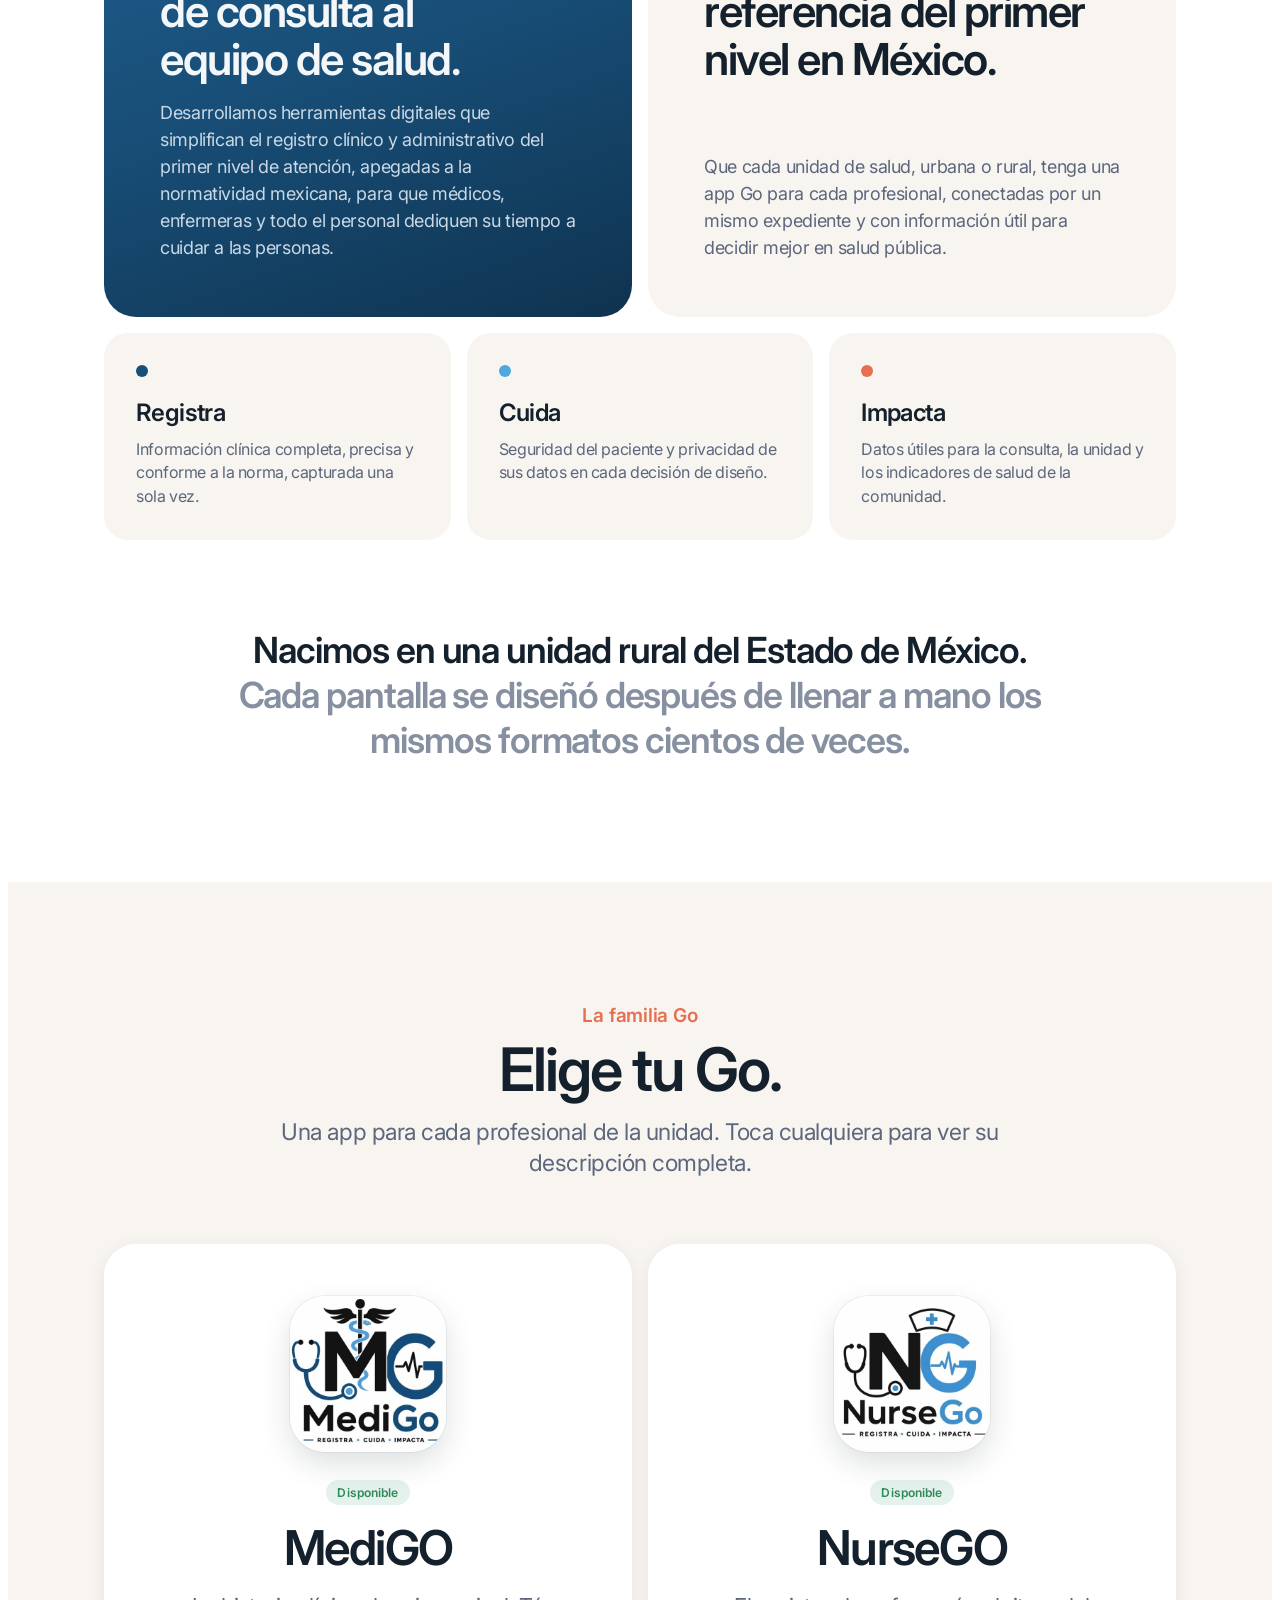
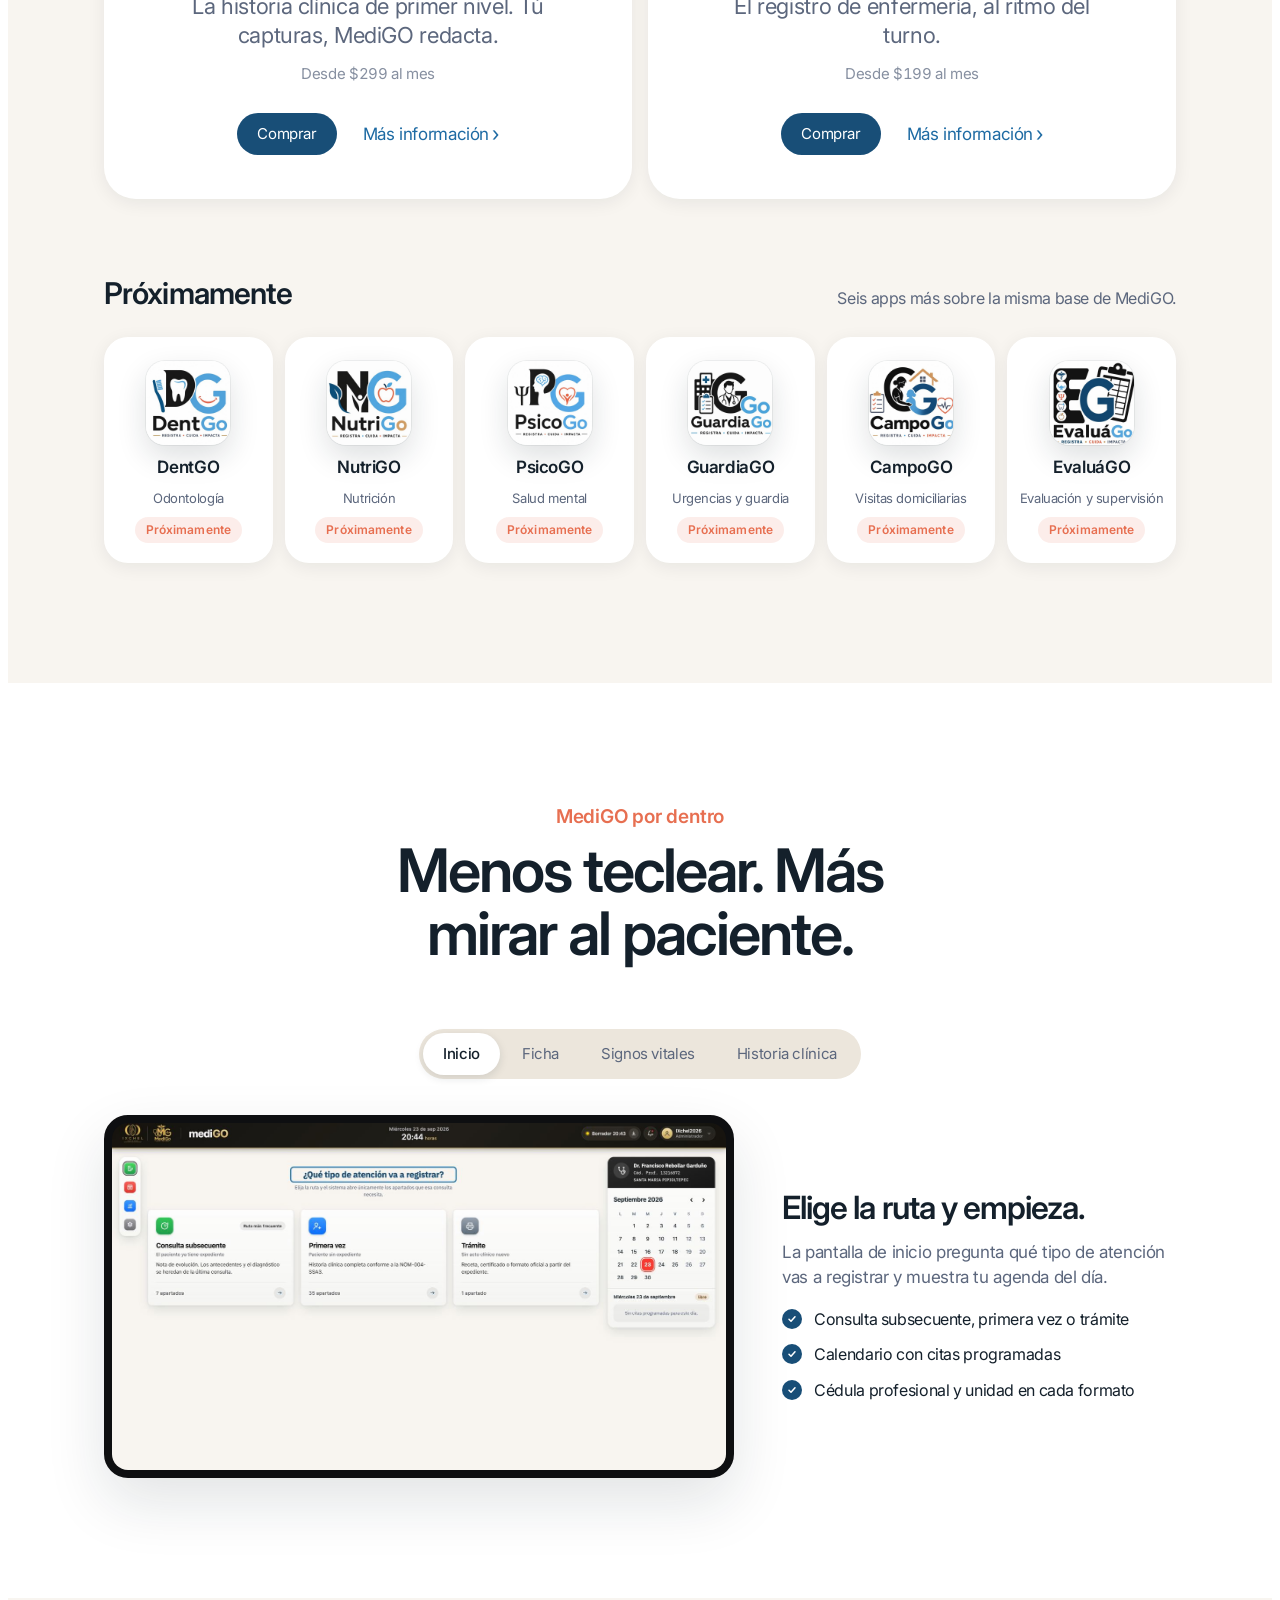
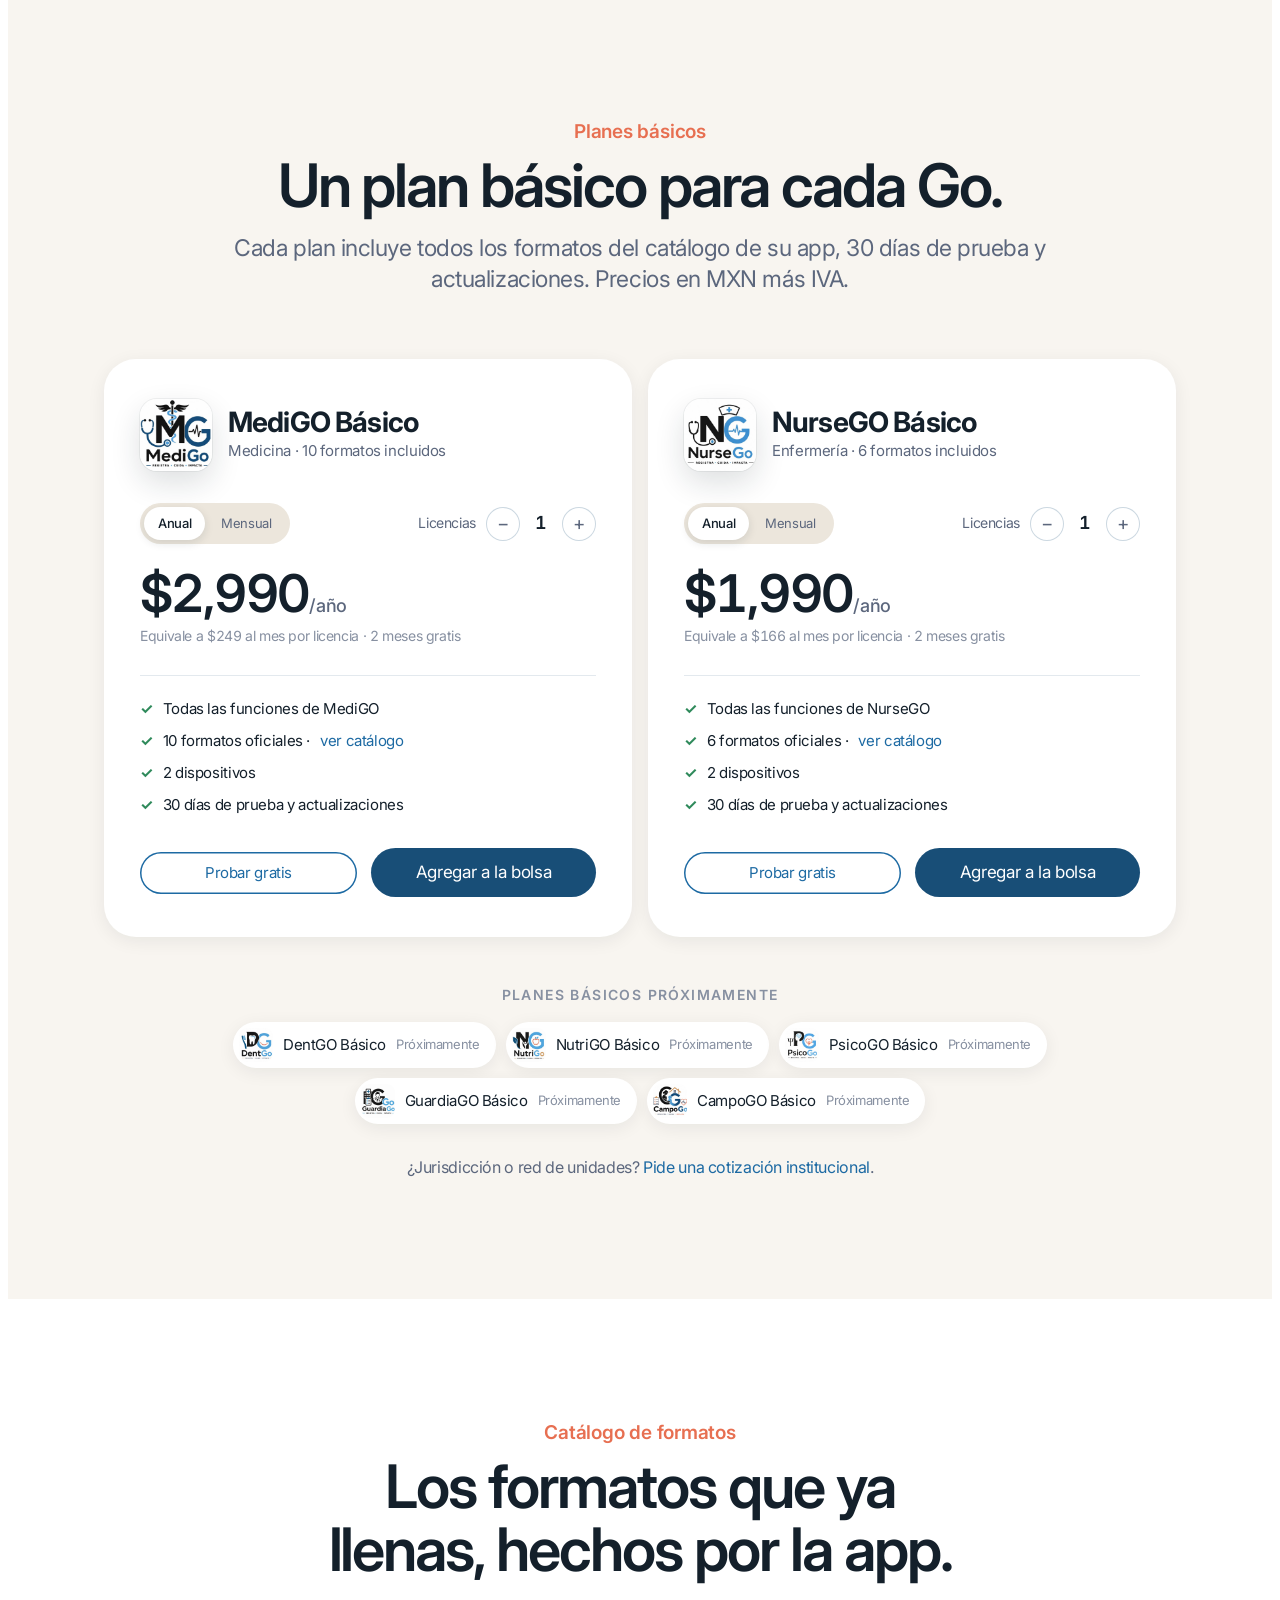
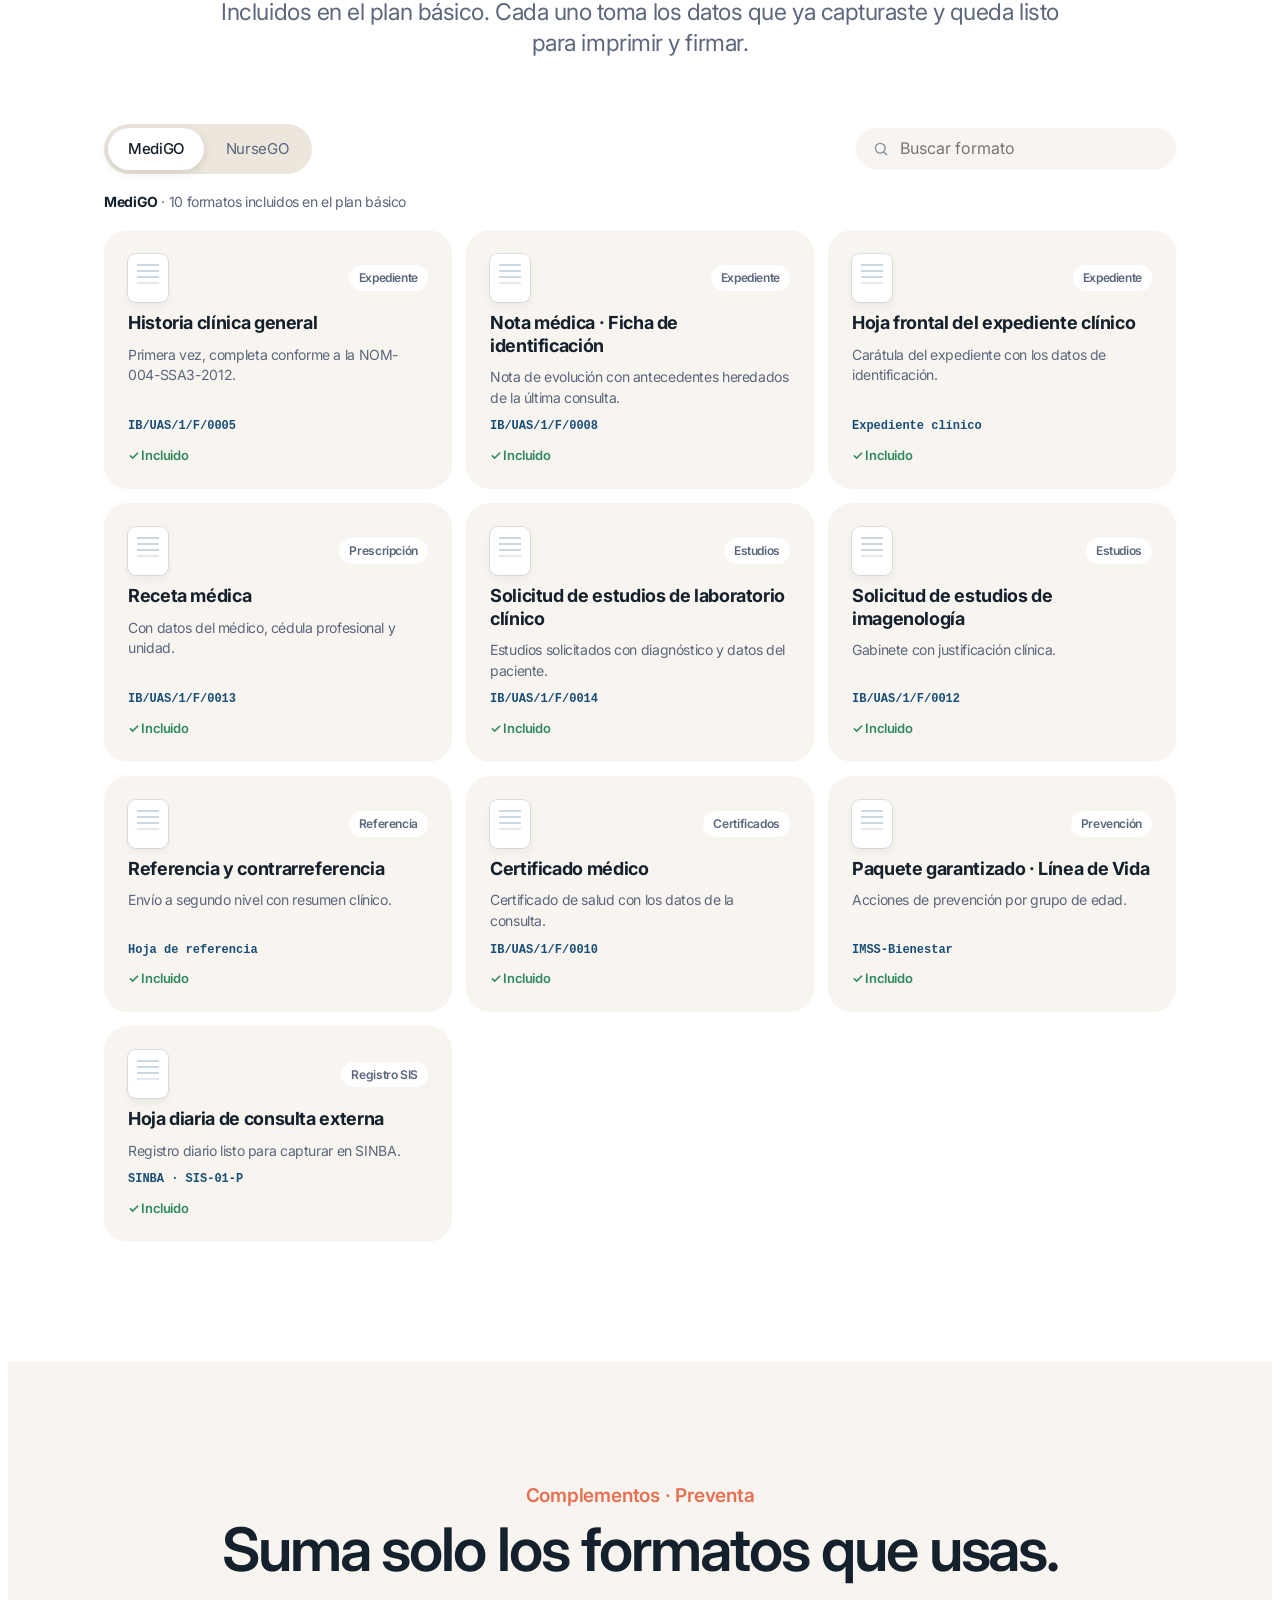
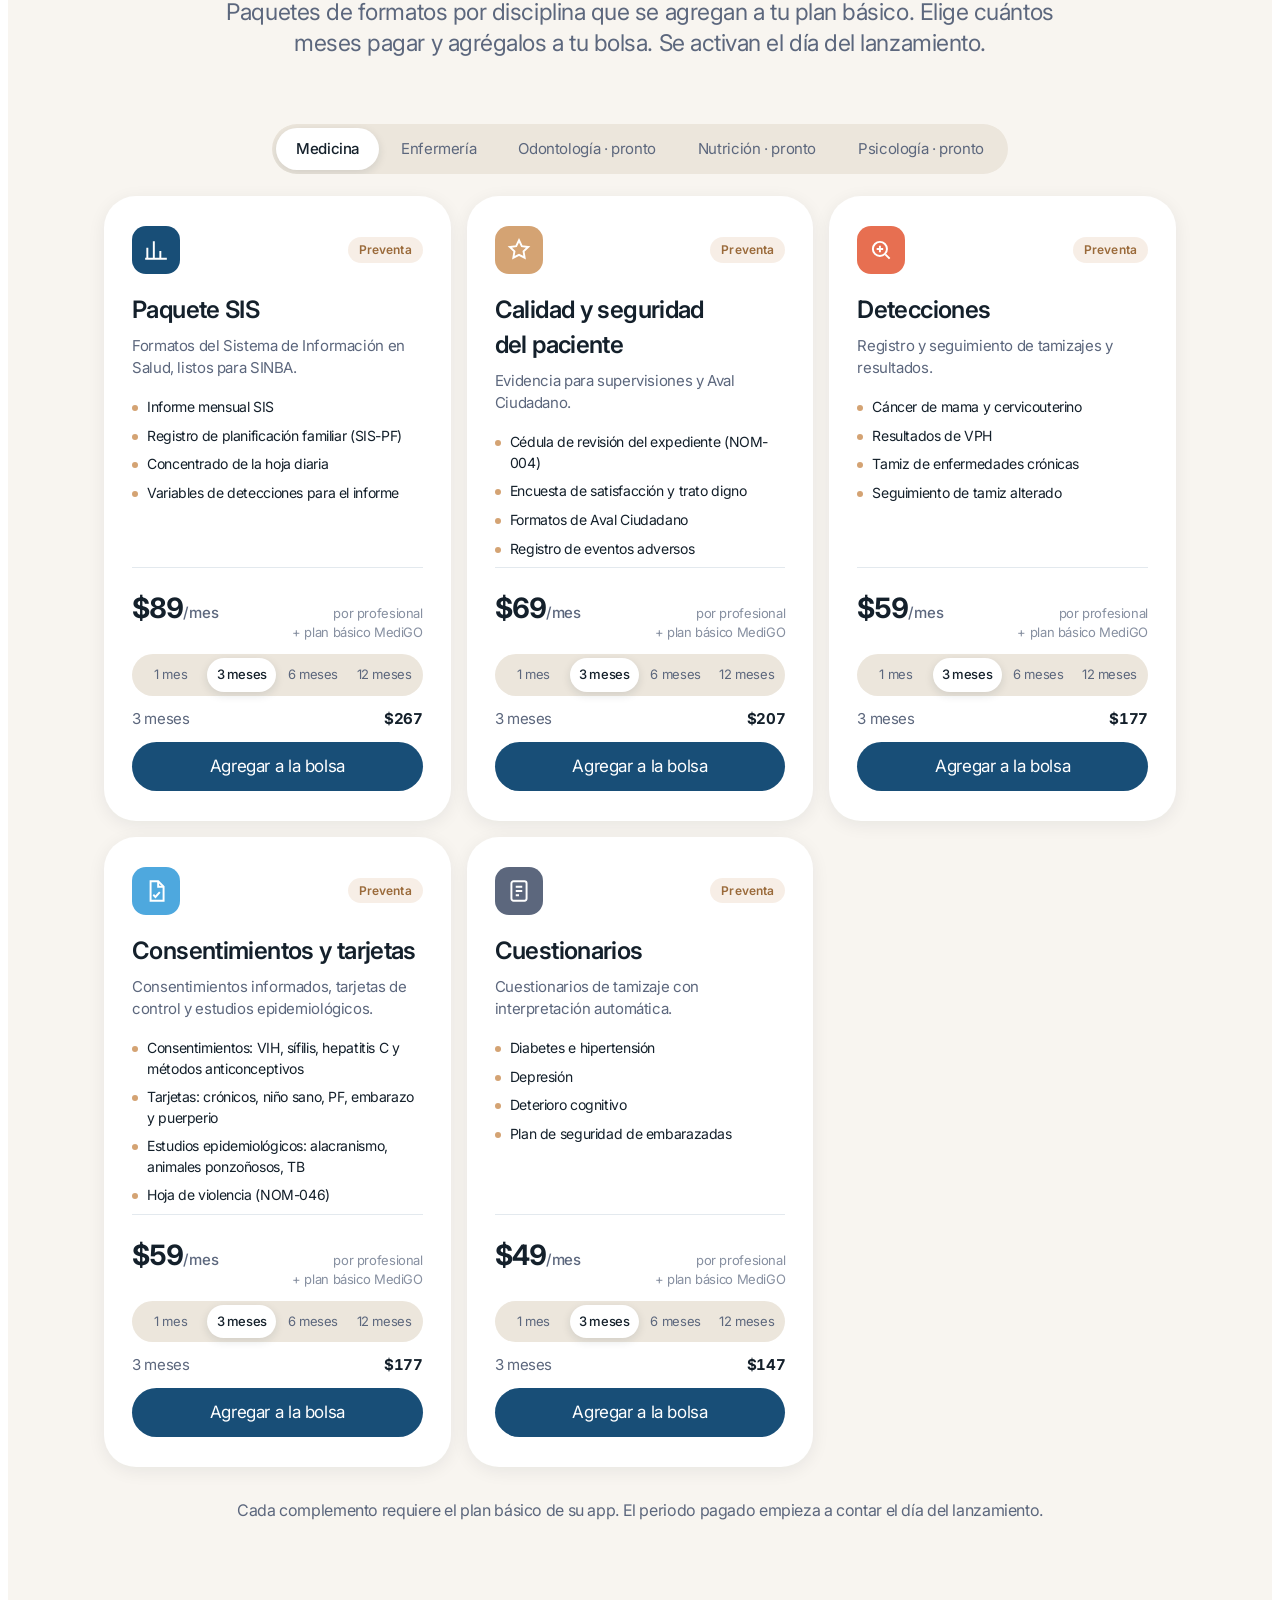
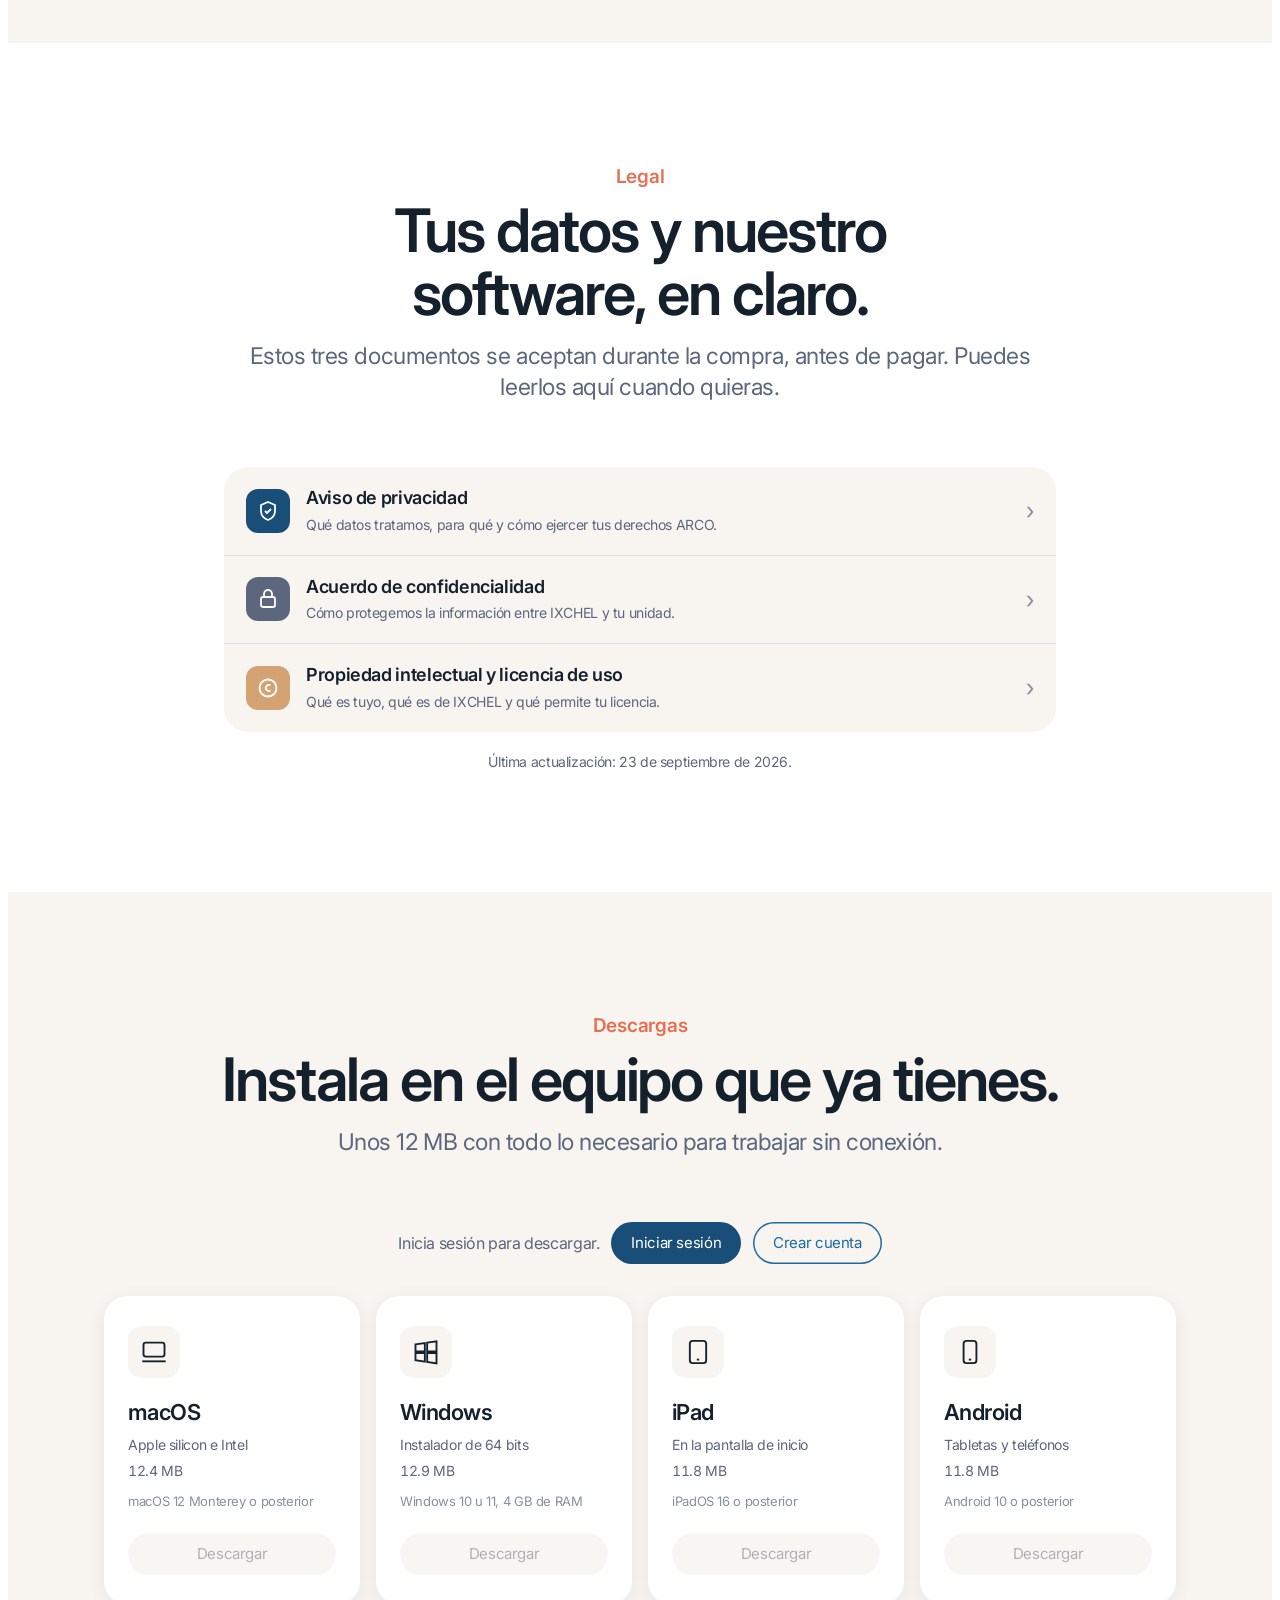
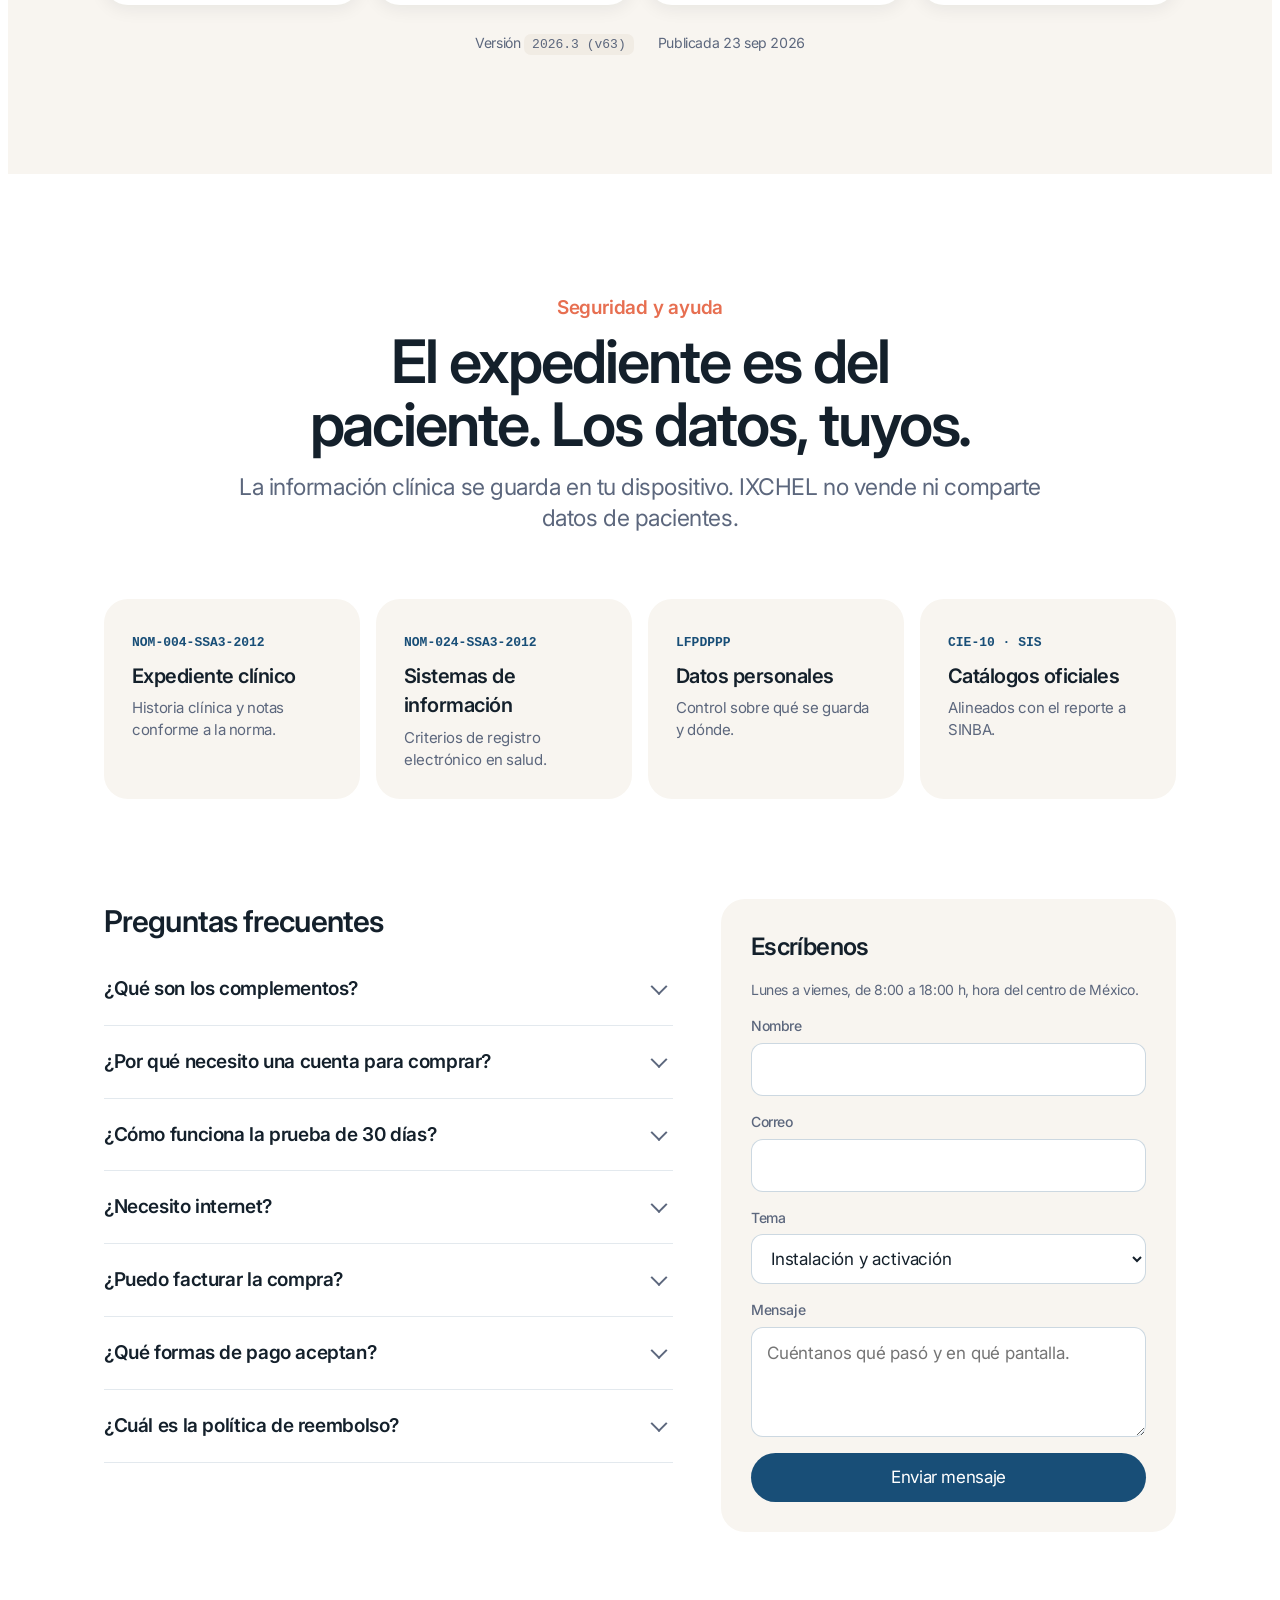
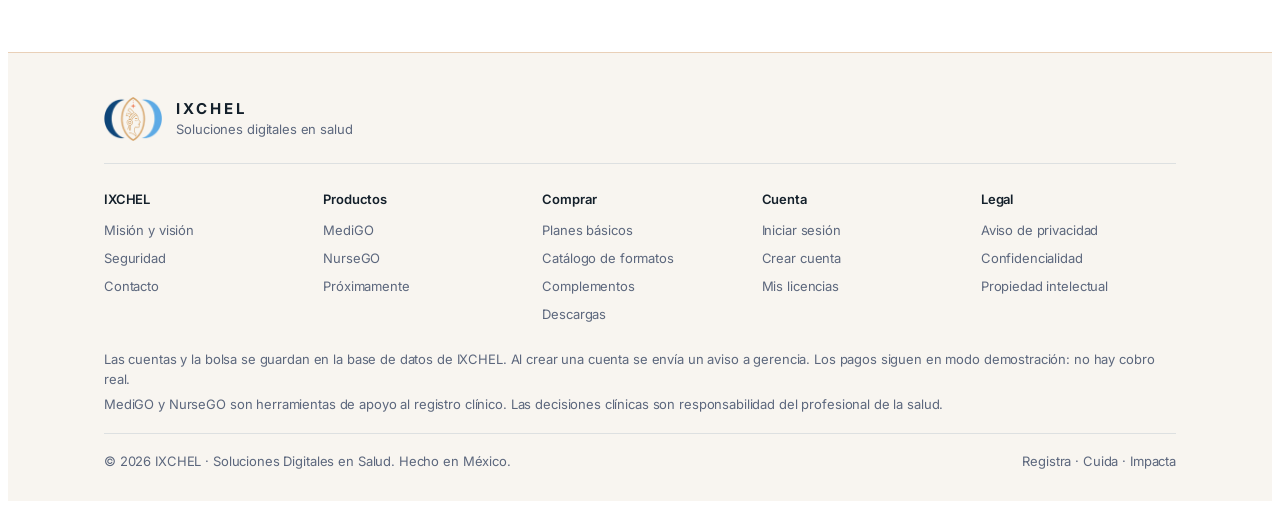
==== commit 3de10538: "Guardar cuentas en base de datos y avisar a gerencia." ====
--- a/index.html
+++ b/index.html
@@ -186,7 +186,7 @@
       <div><h5>Cuenta</h5><ul><li><a href="#" data-acct>Iniciar sesión</a></li><li><a href="#" data-acct="register">Crear cuenta</a></li><li><a href="#" data-acct>Mis licencias</a></li></ul></div>
       <div><h5>Legal</h5><ul><li><a href="#" data-doc="priv">Aviso de privacidad</a></li><li><a href="#" data-doc="conf">Confidencialidad</a></li><li><a href="#" data-doc="pi">Propiedad intelectual</a></li></ul></div>
     </div>
-    <div class="note"><p>Las cuentas y la bolsa se guardan en este navegador. Los pagos y las descargas siguen en modo demostración: no hay cobro real.</p><p>MediGO y NurseGO son herramientas de apoyo al registro clínico. Las decisiones clínicas son responsabilidad del profesional de la salud.</p></div>
+    <div class="note"><p>Las cuentas y la bolsa se guardan en la base de datos de IXCHEL. Al crear una cuenta se envía un aviso a gerencia. Los pagos siguen en modo demostración: no hay cobro real.</p><p>MediGO y NurseGO son herramientas de apoyo al registro clínico. Las decisiones clínicas son responsabilidad del profesional de la salud.</p></div>
     <div class="bottom"><span>© 2026 IXCHEL · Soluciones Digitales en Salud. Hecho en México.</span><span>Registra · Cuida · Impacta</span></div>
   </div>
 </footer>
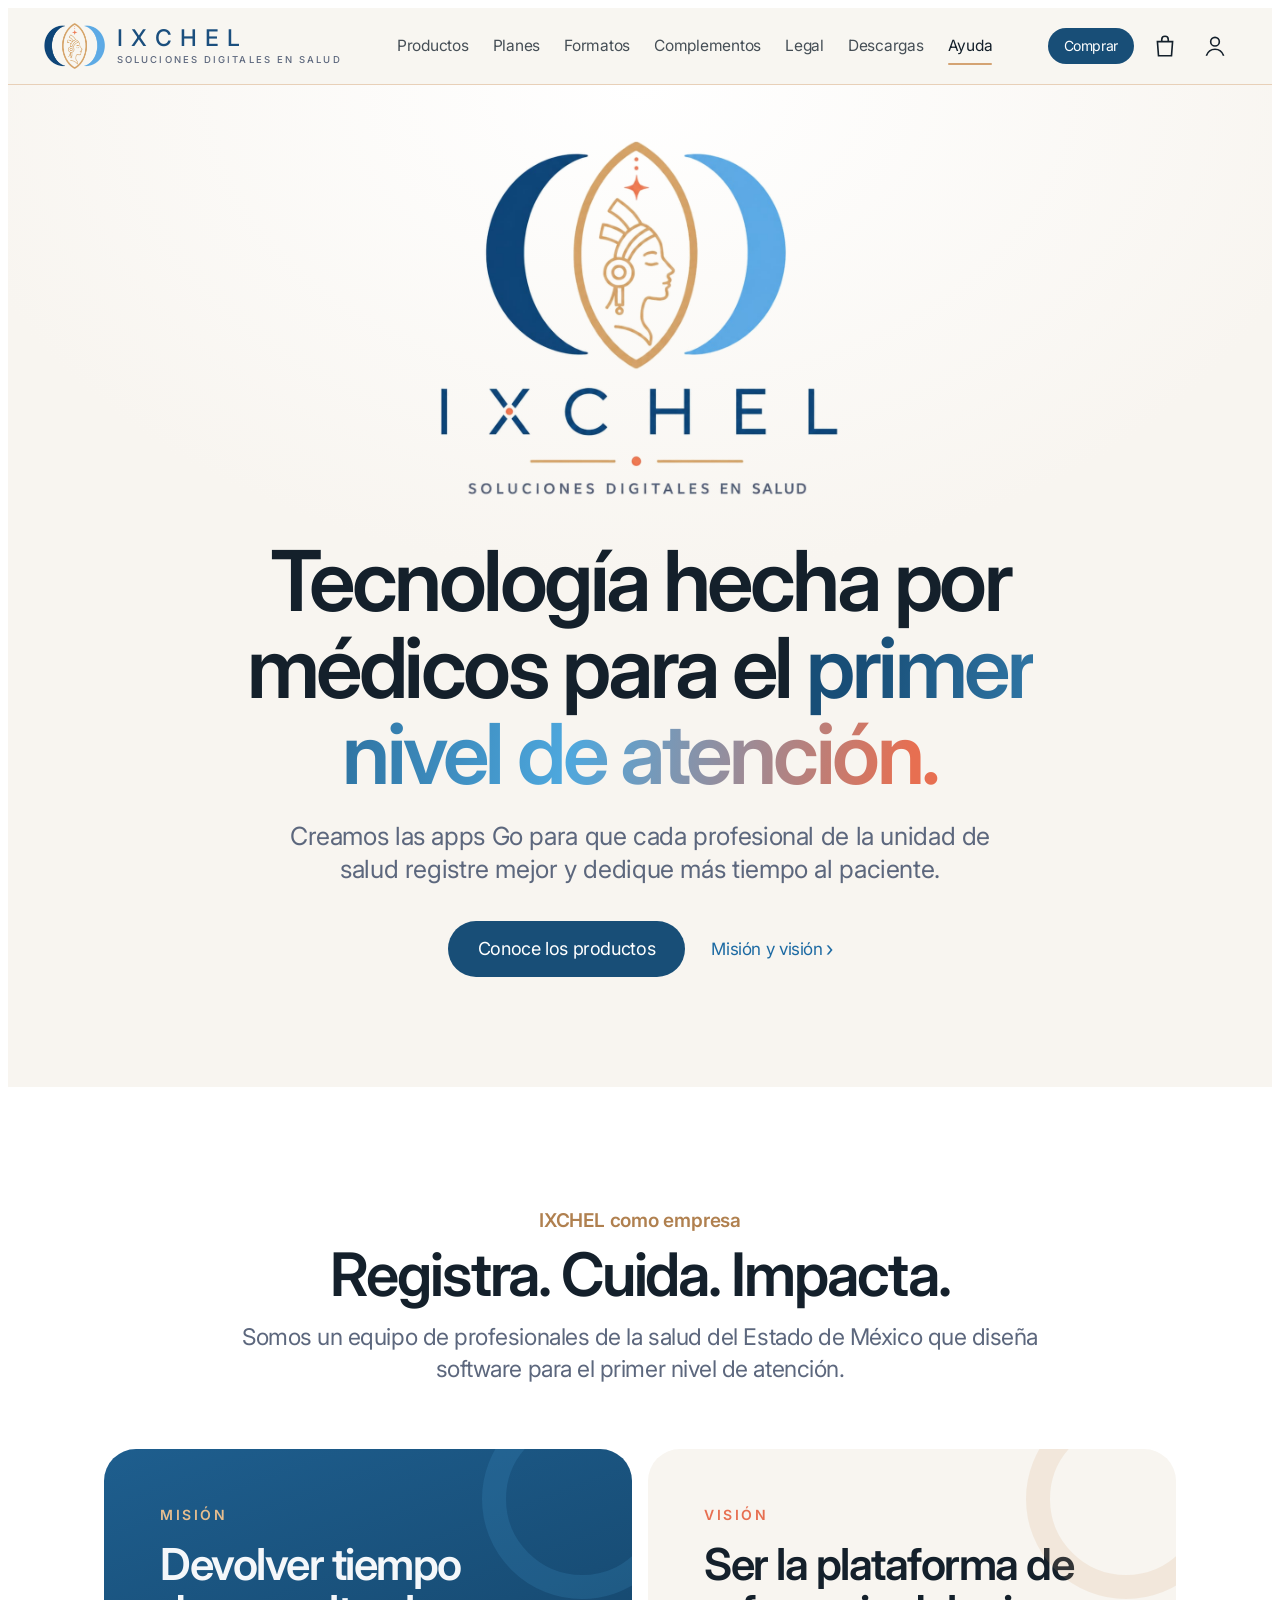
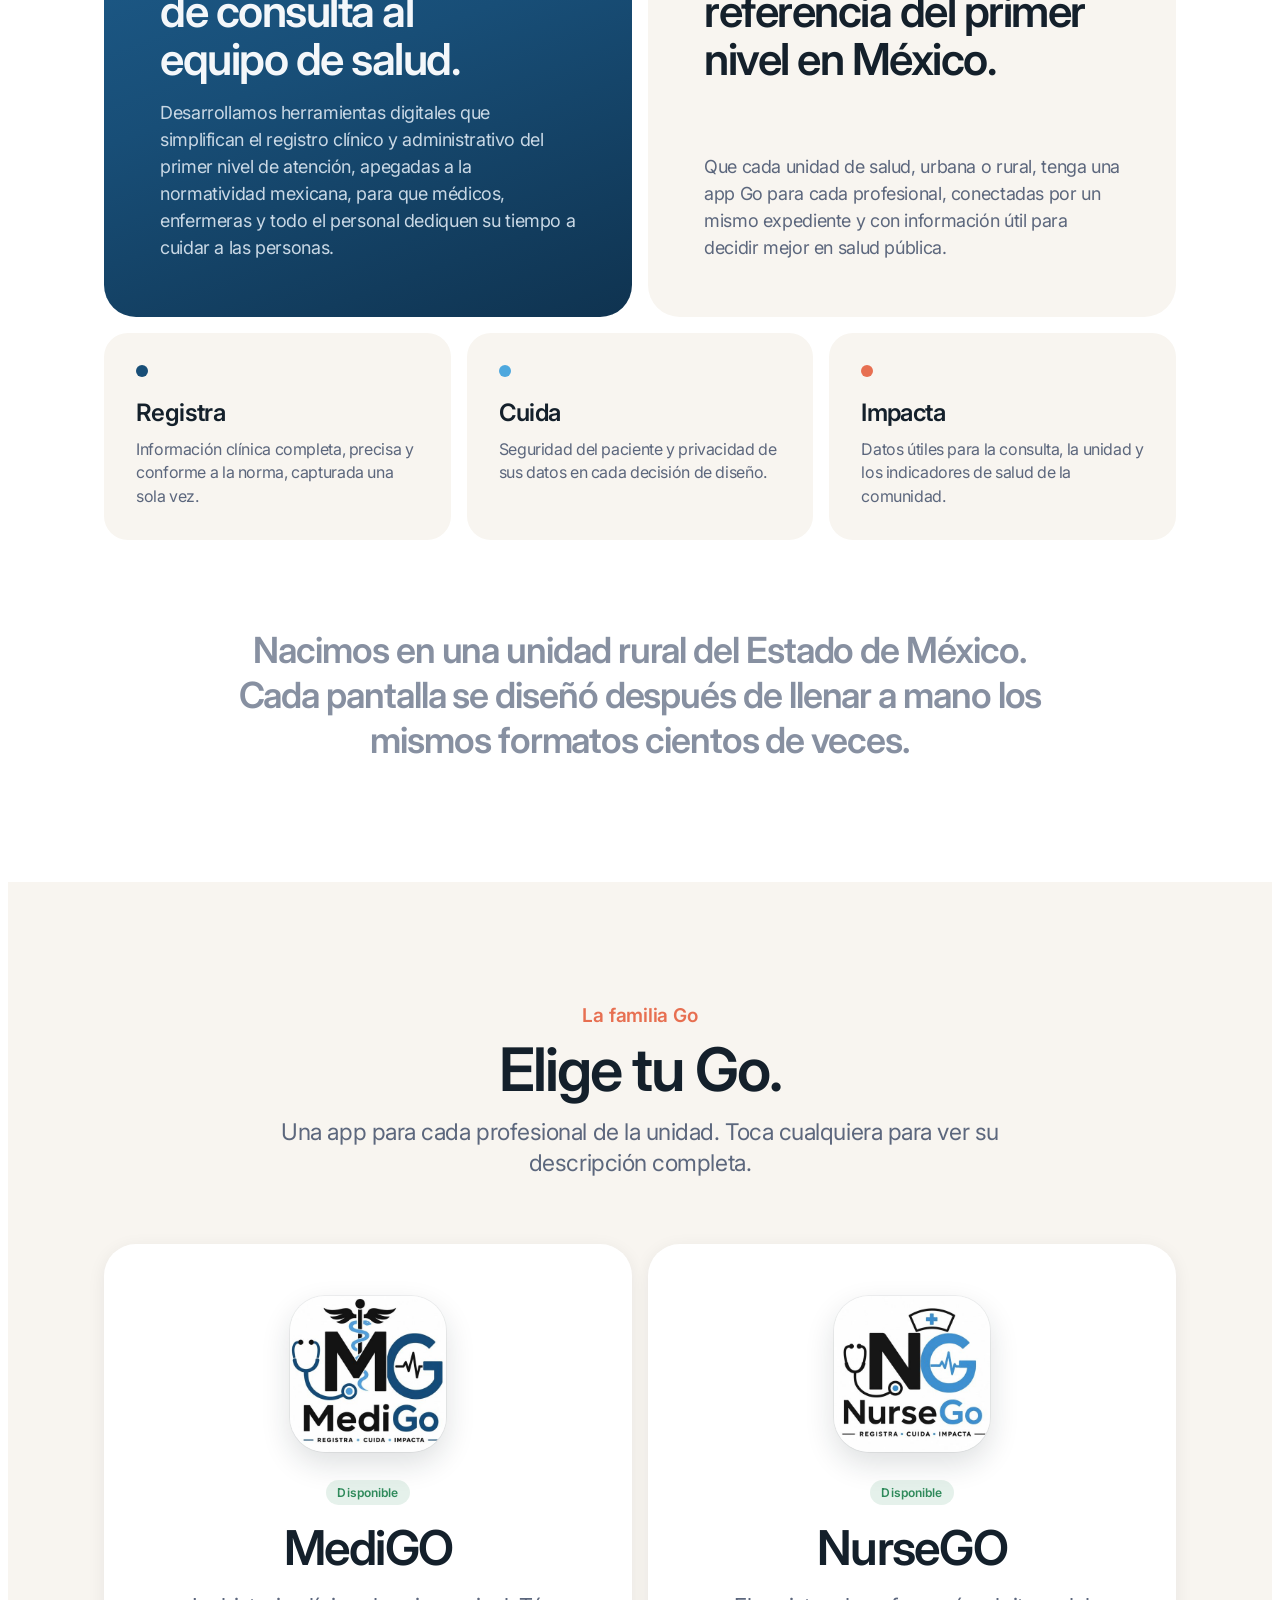
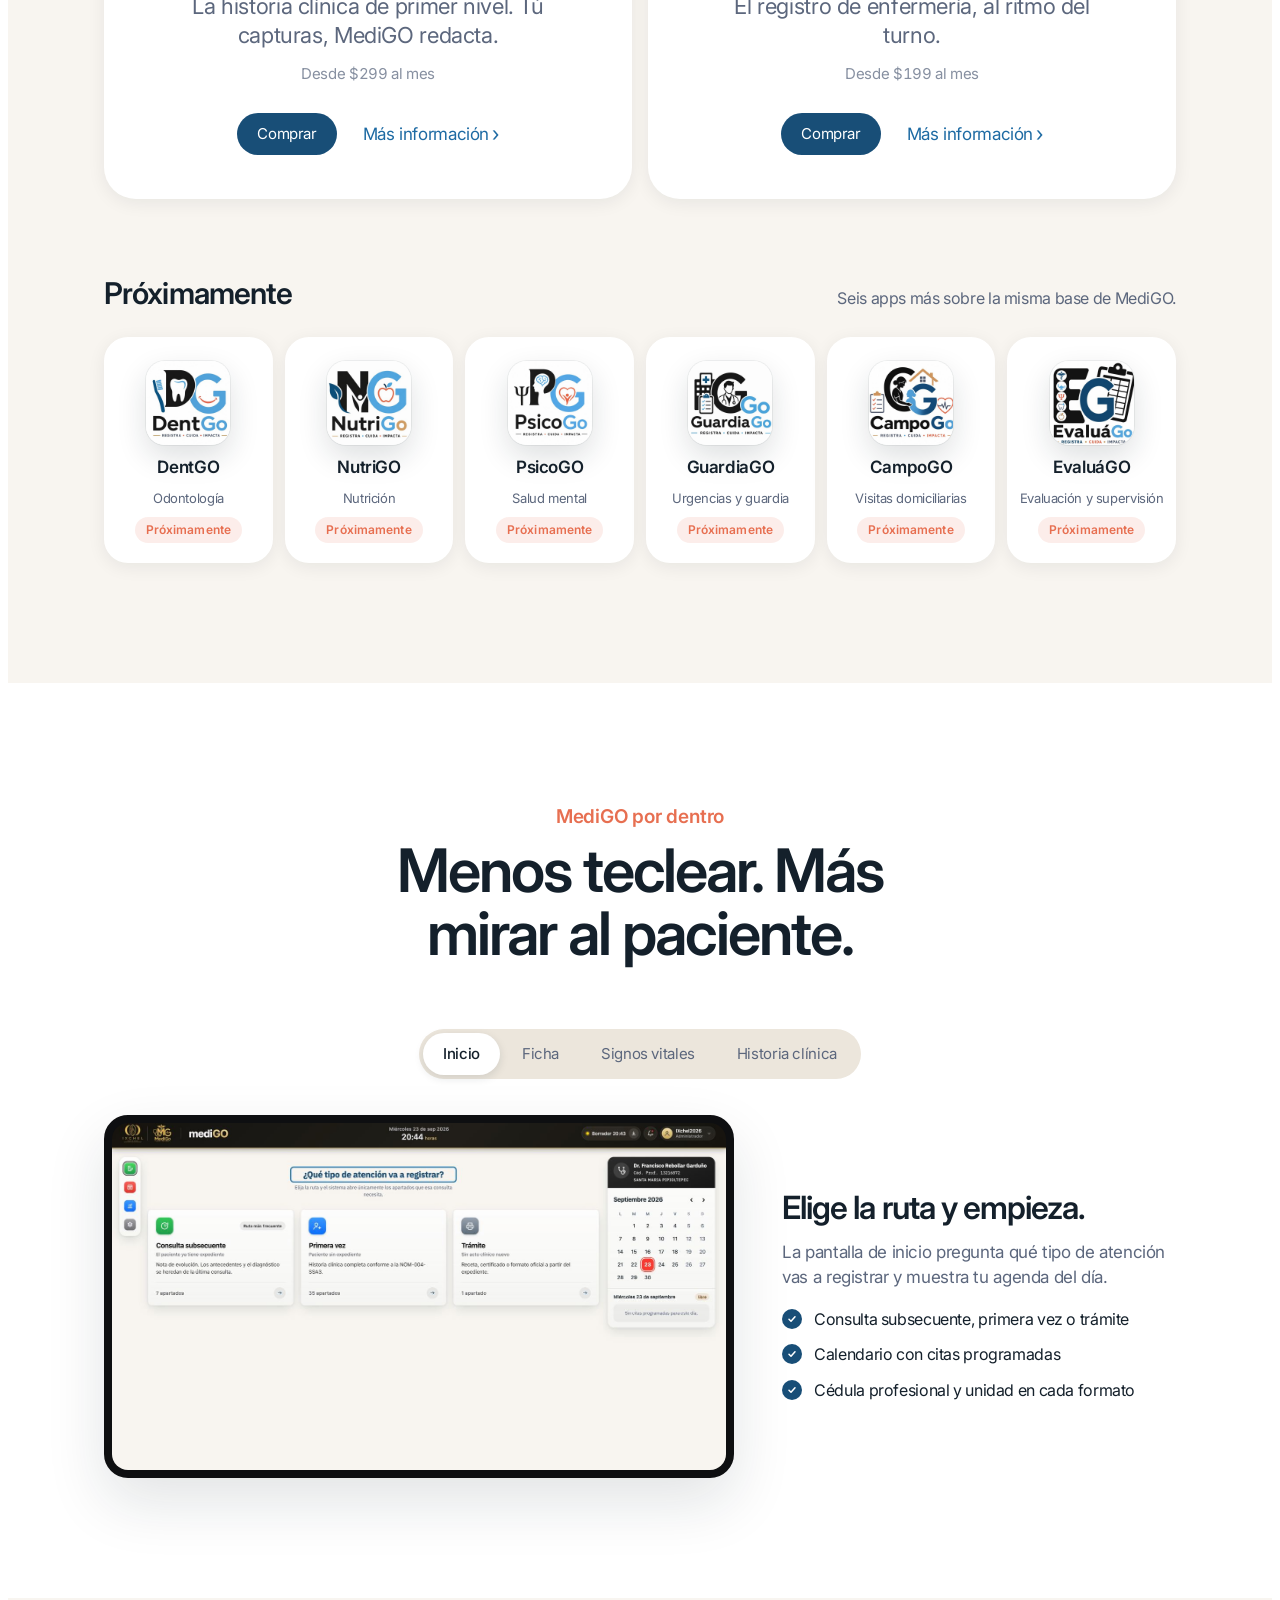
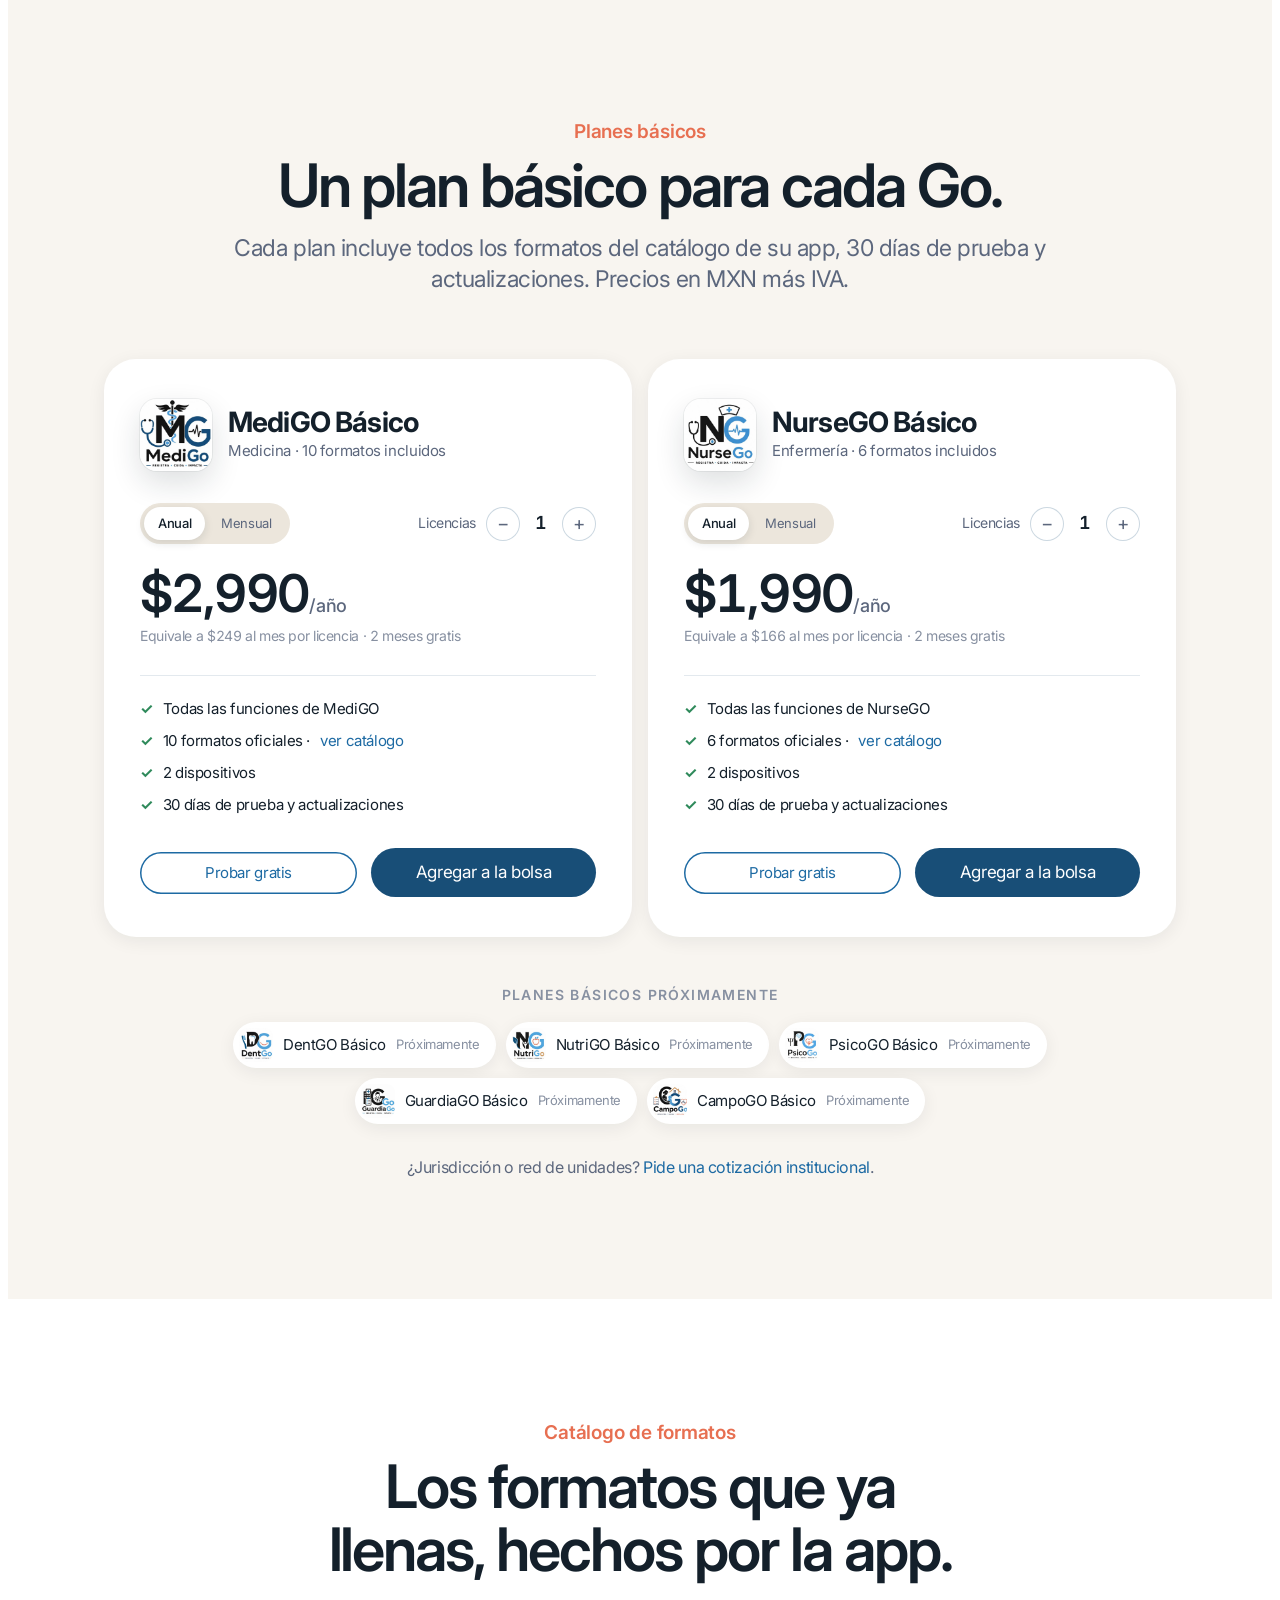
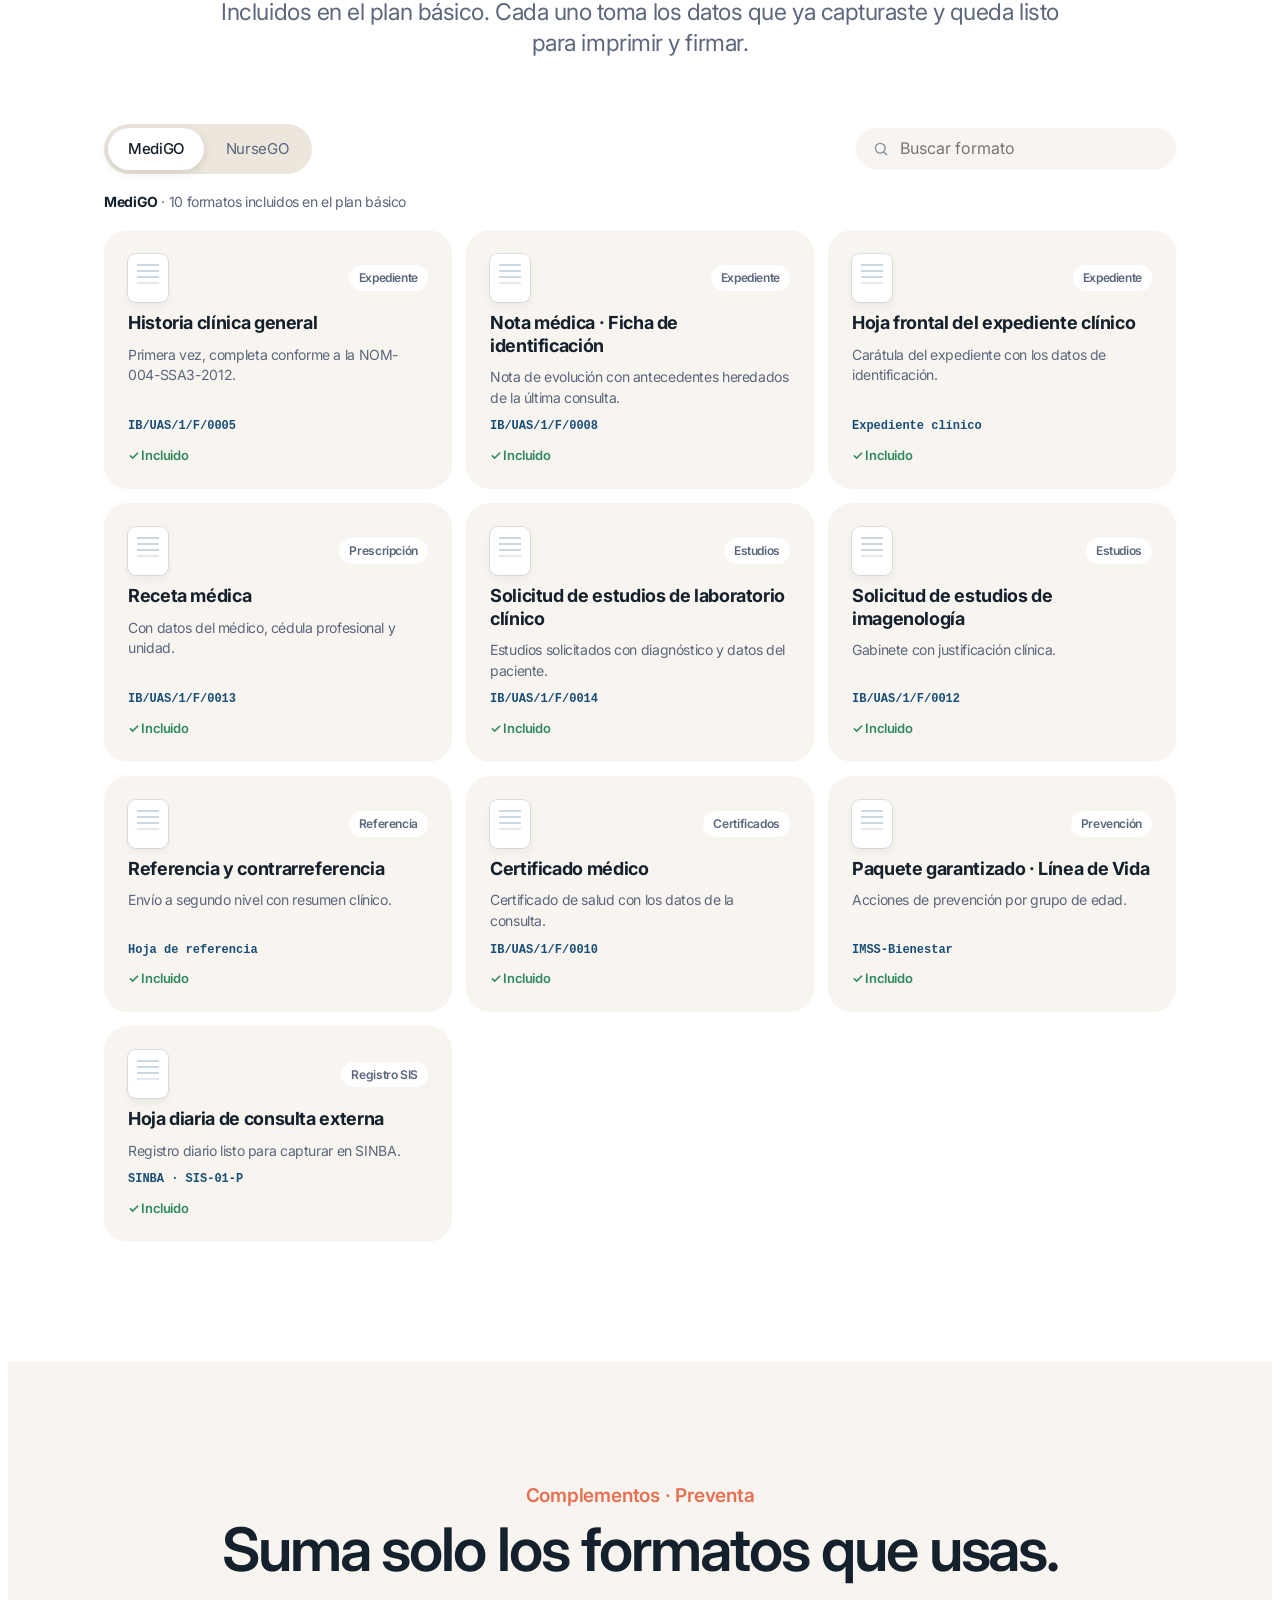
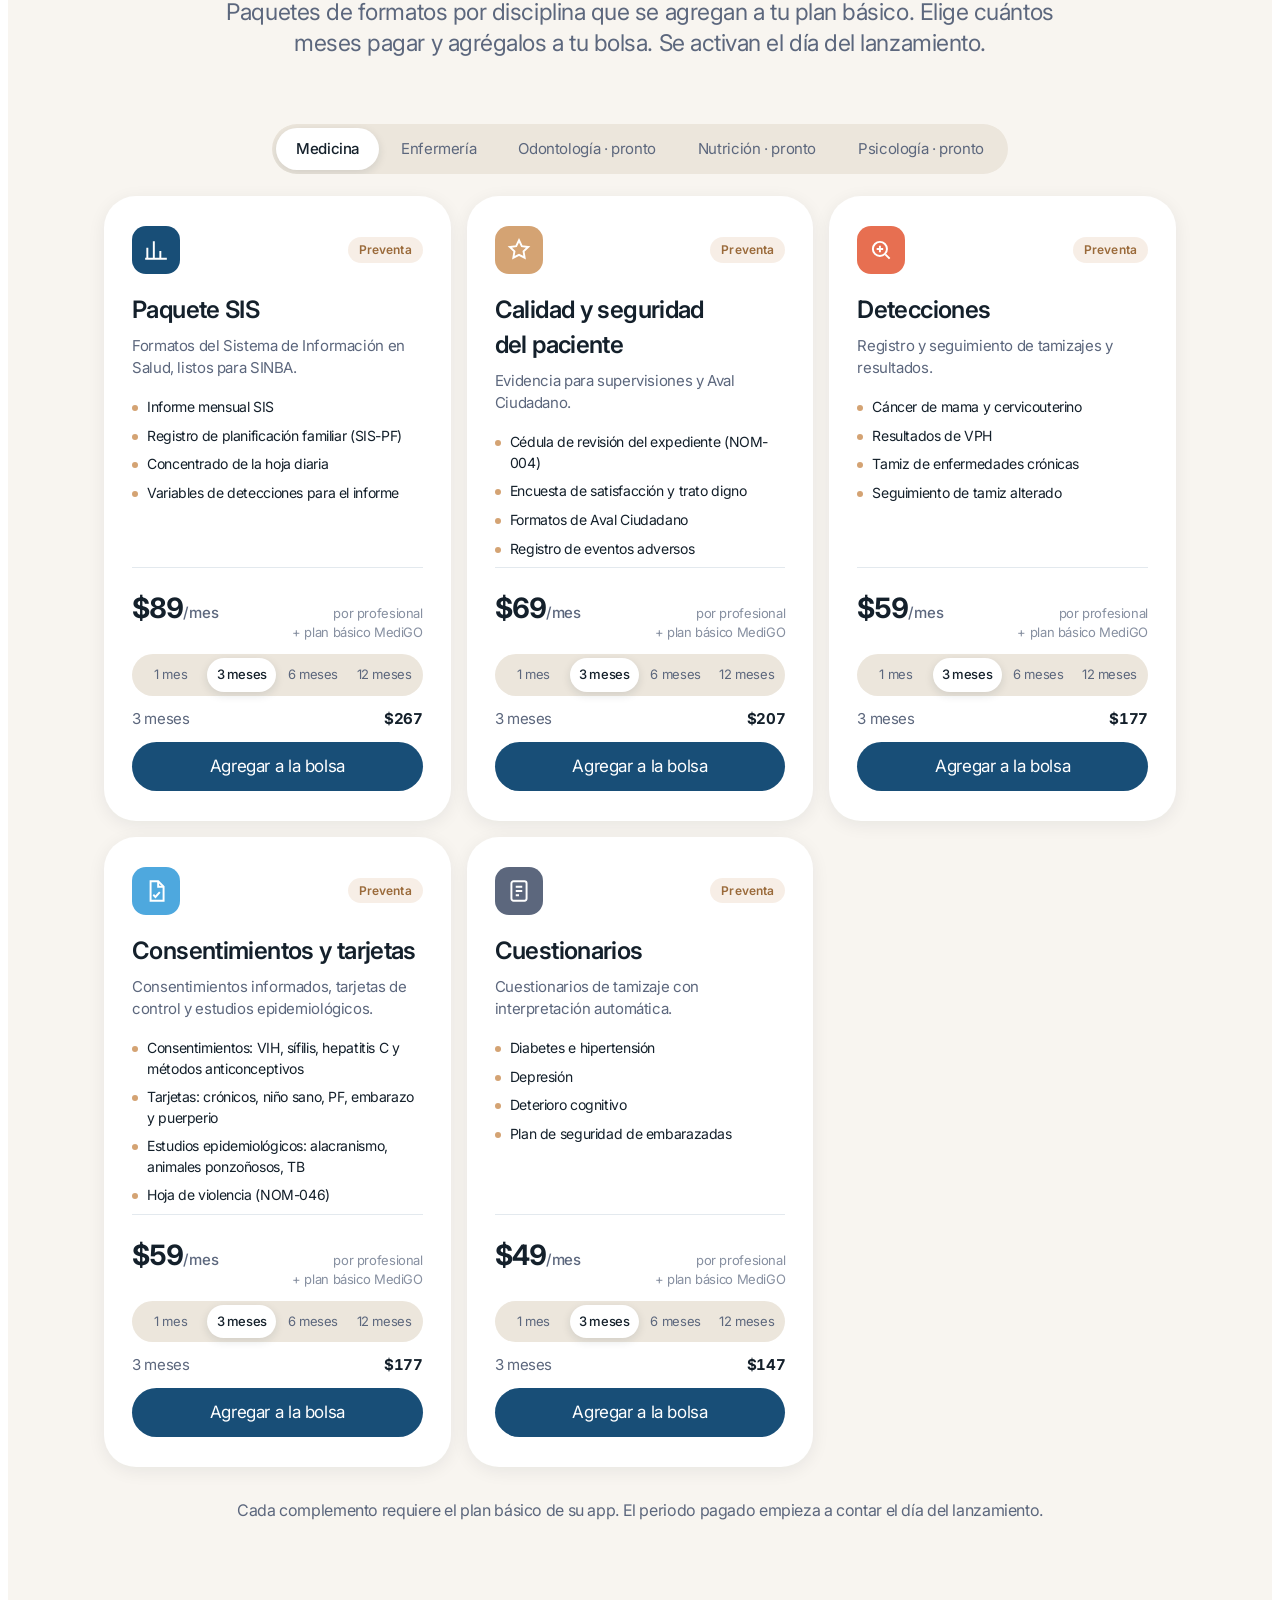
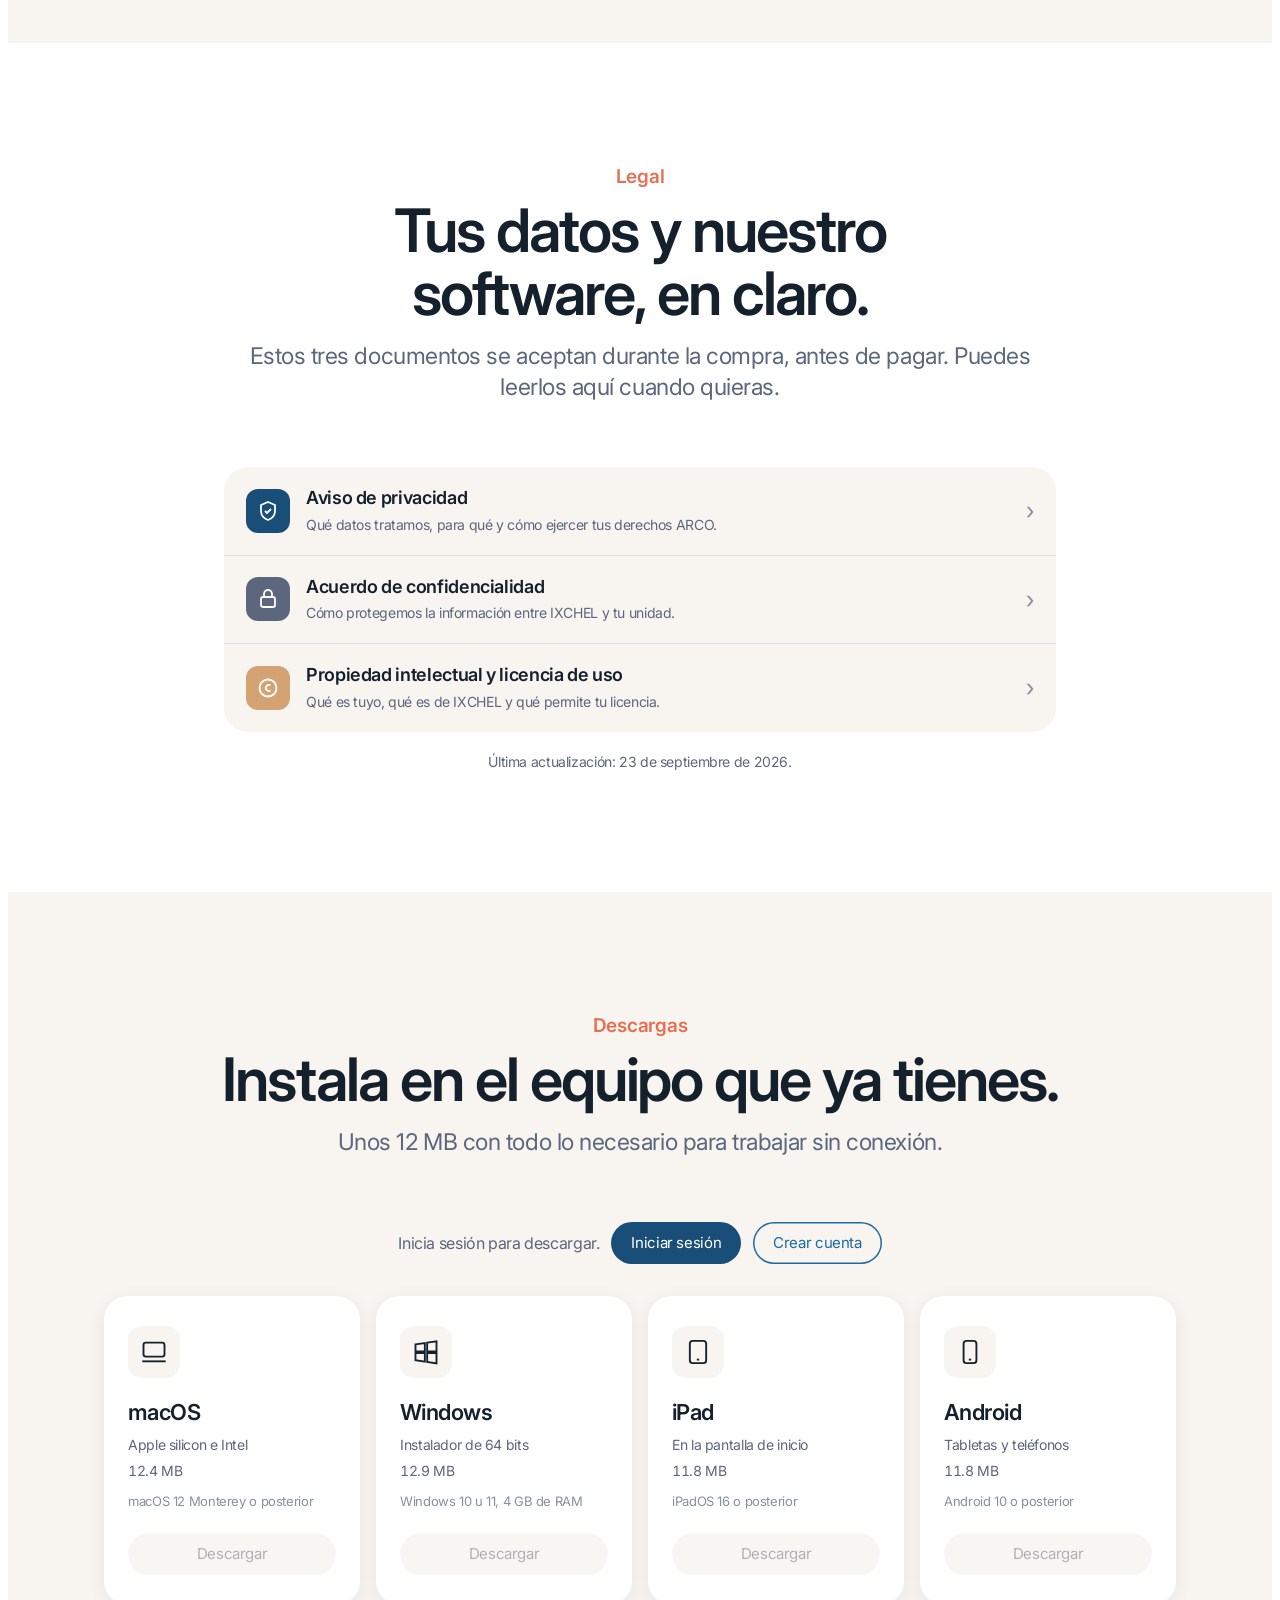
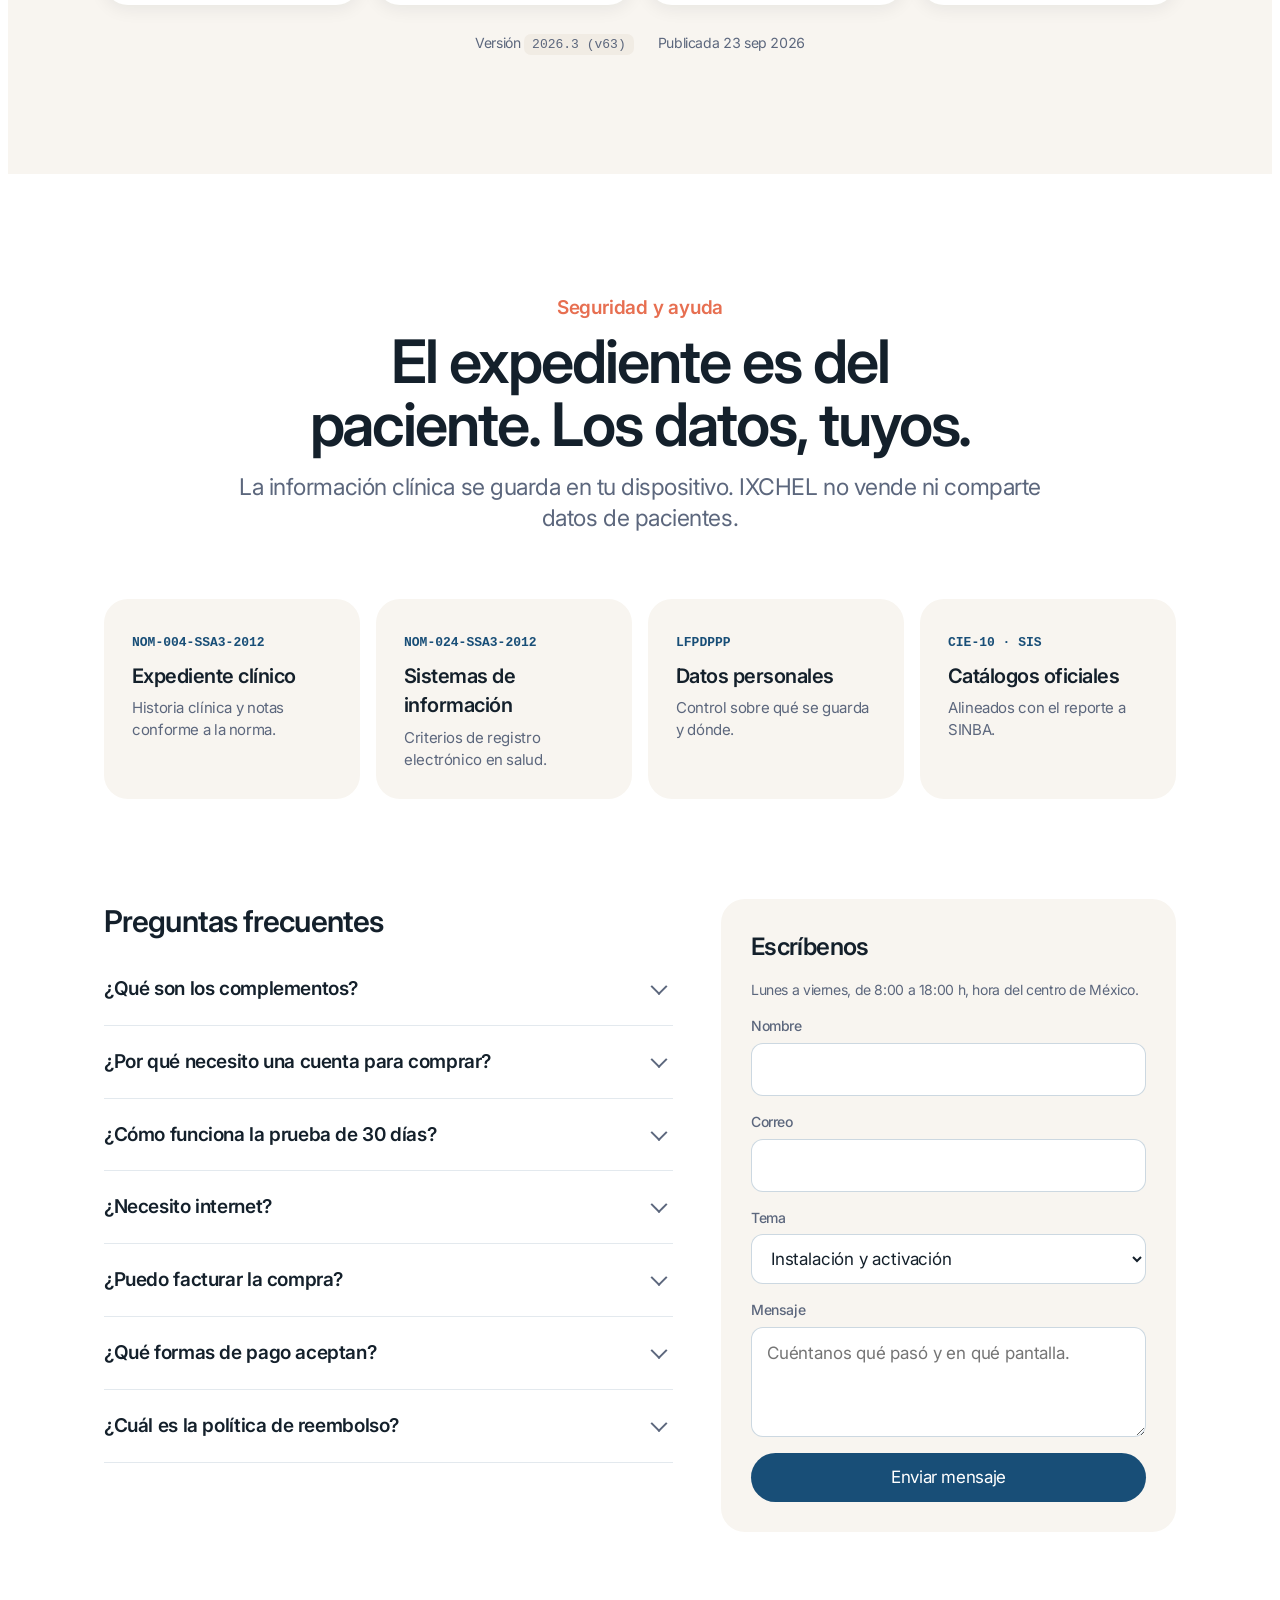
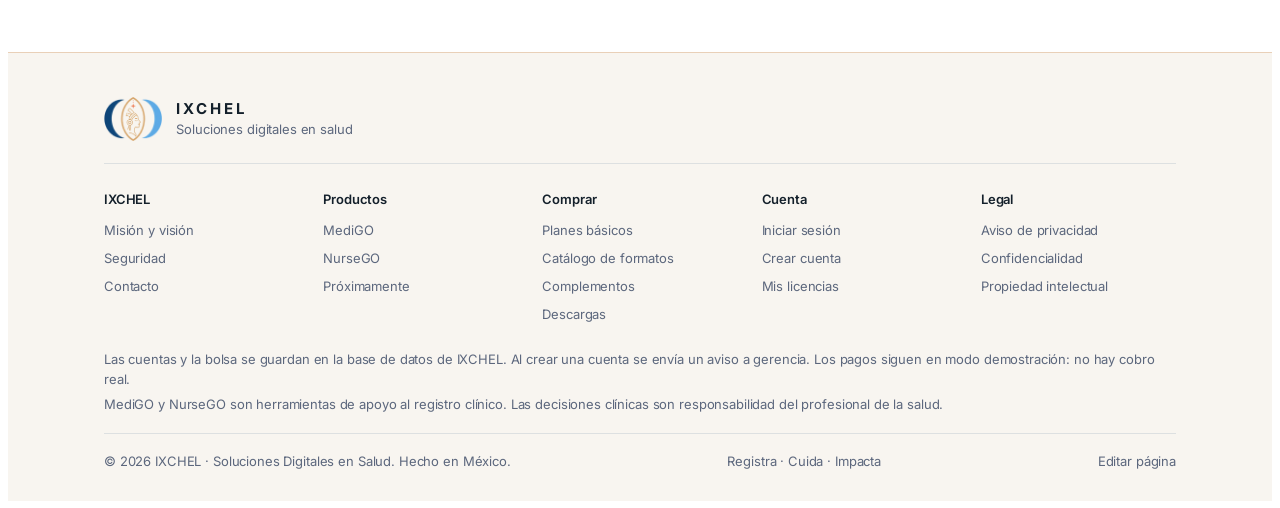
==== commit f91d82d8: "Permitir que CORA y el médico editen textos e imágenes. El panel queda separado de las cuentas de cl" ====
--- a/index.html
+++ b/index.html
@@ -14,58 +14,58 @@
 <body>
 <header class="gnav">
   <div class="in">
-    <a class="brand" href="#inicio" aria-label="IXCHEL, ir al inicio"><img src="assets/logo.png" alt=""><span class="wm"><b>IXCHEL</b><small>Soluciones digitales en salud</small></span></a>
+    <a class="brand" href="#inicio" aria-label="IXCHEL, ir al inicio"><img src="assets/logo.png" alt="" data-cms="logo" data-cms-group="Encabezado" data-cms-label="Logotipo"><span class="wm"><b data-cms="brand-name" data-cms-group="Encabezado" data-cms-label="Nombre">IXCHEL</b><small data-cms="brand-tag" data-cms-group="Encabezado" data-cms-label="Frase">Soluciones digitales en salud</small></span></a>
     <nav aria-label="Principal" id="gnavLinks">
-      <a href="#productos">Productos</a><a href="#planes">Planes</a><a href="#formatos">Formatos</a><a href="#complementos">Complementos</a><a href="#legal">Legal</a><a href="#descargas">Descargas</a><a href="#ayuda">Ayuda</a>
+      <a href="#productos" data-cms="nav-productos" data-cms-group="Encabezado" data-cms-label="Menú · Productos">Productos</a><a href="#planes" data-cms="nav-planes" data-cms-group="Encabezado" data-cms-label="Menú · Planes">Planes</a><a href="#formatos" data-cms="nav-formatos" data-cms-group="Encabezado" data-cms-label="Menú · Formatos">Formatos</a><a href="#complementos" data-cms="nav-complementos" data-cms-group="Encabezado" data-cms-label="Menú · Complementos">Complementos</a><a href="#legal" data-cms="nav-legal" data-cms-group="Encabezado" data-cms-label="Menú · Legal">Legal</a><a href="#descargas" data-cms="nav-descargas" data-cms-group="Encabezado" data-cms-label="Menú · Descargas">Descargas</a><a href="#ayuda" data-cms="nav-ayuda" data-cms-group="Encabezado" data-cms-label="Menú · Ayuda">Ayuda</a>
     </nav>
     <div class="nav-act">
-      <a class="btn s buy-top" href="#planes">Comprar</a>
+      <a class="btn s buy-top" href="#planes" data-cms="nav-buy" data-cms-group="Encabezado" data-cms-label="Botón comprar">Comprar</a>
       <button class="bagbtn" id="bagBtn" aria-label="Bolsa"><svg viewBox="0 0 24 24" fill="none" stroke="currentColor" stroke-width="1.5"><path d="M5 8h14l-1 13H6L5 8z"/><path d="M9 8V6a3 3 0 016 0v2"/></svg><span class="badge" id="bagCount" hidden>0</span></button>
       <button class="acct" id="acctBtn" aria-label="Iniciar sesión o crear cuenta"></button>
       <button class="menu-btn" id="menuBtn" aria-label="Abrir menú" aria-expanded="false"><svg viewBox="0 0 24 24" fill="none" stroke="currentColor" stroke-width="1.6" stroke-linecap="round"><path id="mb1" d="M4 9h16"/><path id="mb2" d="M4 15h16"/></svg></button>
     </div>
   </div>
 </header>
-<div class="mnav" id="mnav"><a href="#nosotros">Nosotros</a><a href="#productos">Productos</a><a href="#planes">Planes</a><a href="#formatos">Formatos</a><a href="#complementos">Complementos</a><a href="#legal">Legal</a><a href="#descargas">Descargas</a><a href="#ayuda">Ayuda</a></div>
+<div class="mnav" id="mnav"><a href="#nosotros" data-cms="nav-nosotros" data-cms-group="Encabezado" data-cms-label="Menú · Nosotros">Nosotros</a><a href="#productos" data-cms="nav-productos" data-cms-group="Encabezado" data-cms-label="Menú · Productos">Productos</a><a href="#planes" data-cms="nav-planes" data-cms-group="Encabezado" data-cms-label="Menú · Planes">Planes</a><a href="#formatos" data-cms="nav-formatos" data-cms-group="Encabezado" data-cms-label="Menú · Formatos">Formatos</a><a href="#complementos" data-cms="nav-complementos" data-cms-group="Encabezado" data-cms-label="Menú · Complementos">Complementos</a><a href="#legal" data-cms="nav-legal" data-cms-group="Encabezado" data-cms-label="Menú · Legal">Legal</a><a href="#descargas" data-cms="nav-descargas" data-cms-group="Encabezado" data-cms-label="Menú · Descargas">Descargas</a><a href="#ayuda" data-cms="nav-ayuda" data-cms-group="Encabezado" data-cms-label="Menú · Ayuda">Ayuda</a></div>
 <div class="pop" id="pop" role="status" aria-live="polite"></div>
 
 <main>
 <!-- 1 · IXCHEL -->
 <section class="hero" id="inicio" aria-labelledby="h-ix">
   <div class="wrap load">
-    <img class="hero-logo" src="assets/logo-hero.png" alt="IXCHEL, Soluciones digitales en salud">
-    <h1 id="h-ix">Tecnología hecha por médicos para el <span class="grad">primer nivel de atención.</span></h1>
-    <p class="lede">Creamos las apps Go para que cada profesional de la unidad de salud registre mejor y dedique más tiempo al paciente.</p>
-    <div class="cta-row"><a class="btn l" href="#productos">Conoce los productos</a><a class="more" href="#nosotros">Misión y visión</a></div>
+    <img class="hero-logo" src="assets/logo-hero.png" alt="IXCHEL, Soluciones digitales en salud" data-cms="hero-logo" data-cms-group="Inicio" data-cms-label="Imagen principal">
+    <h1 id="h-ix"><span data-cms="hero-lead" data-cms-group="Inicio" data-cms-label="Título">Tecnología hecha por médicos para el </span><span class="grad" data-cms="hero-grad" data-cms-group="Inicio" data-cms-label="Título destacado">primer nivel de atención.</span></h1>
+    <p class="lede" data-cms="hero-lede" data-cms-group="Inicio" data-cms-label="Texto de inicio">Creamos las apps Go para que cada profesional de la unidad de salud registre mejor y dedique más tiempo al paciente.</p>
+    <div class="cta-row"><a class="btn l" href="#productos" data-cms="hero-cta" data-cms-group="Inicio" data-cms-label="Botón principal">Conoce los productos</a><a class="more" href="#nosotros" data-cms="hero-more" data-cms-group="Inicio" data-cms-label="Enlace a nosotros">Misión y visión</a></div>
   </div>
 </section>
 
 <!-- 2 · Nosotros -->
 <section class="bg-white" id="nosotros">
   <div class="wrap">
-    <div class="sh rv"><p class="eyebrow" style="color:#B0804F">IXCHEL como empresa</p><h2 class="h2">Registra. Cuida. Impacta.</h2><p class="sub">Somos un equipo de profesionales de la salud del Estado de México que diseña software para el primer nivel de atención.</p></div>
+    <div class="sh rv"><p class="eyebrow" style="color:#B0804F" data-cms="nos-eye" data-cms-group="Nosotros" data-cms-label="Etiqueta">IXCHEL como empresa</p><h2 class="h2" data-cms="nos-h" data-cms-group="Nosotros" data-cms-label="Título">Registra. Cuida. Impacta.</h2><p class="sub" data-cms="nos-sub" data-cms-group="Nosotros" data-cms-label="Introducción">Somos un equipo de profesionales de la salud del Estado de México que diseña software para el primer nivel de atención.</p></div>
     <div class="mv">
-      <article class="mvcard mis rv"><span class="ring" aria-hidden="true"></span><p class="k">Misión</p><h3>Devolver tiempo de consulta al equipo de salud.</h3><p class="t">Desarrollamos herramientas digitales que simplifican el registro clínico y administrativo del primer nivel de atención, apegadas a la normatividad mexicana, para que médicos, enfermeras y todo el personal dediquen su tiempo a cuidar a las personas.</p></article>
-      <article class="mvcard vis rv"><span class="ring" aria-hidden="true"></span><p class="k">Visión</p><h3>Ser la plataforma de referencia del primer nivel en México.</h3><p class="t">Que cada unidad de salud, urbana o rural, tenga una app Go para cada profesional, conectadas por un mismo expediente y con información útil para decidir mejor en salud pública.</p></article>
+      <article class="mvcard mis rv"><span class="ring" aria-hidden="true"></span><p class="k" data-cms="mis-k" data-cms-group="Nosotros" data-cms-label="Misión · etiqueta">Misión</p><h3 data-cms="mis-h" data-cms-group="Nosotros" data-cms-label="Misión · título">Devolver tiempo de consulta al equipo de salud.</h3><p class="t" data-cms="mis-p" data-cms-group="Nosotros" data-cms-label="Misión · texto">Desarrollamos herramientas digitales que simplifican el registro clínico y administrativo del primer nivel de atención, apegadas a la normatividad mexicana, para que médicos, enfermeras y todo el personal dediquen su tiempo a cuidar a las personas.</p></article>
+      <article class="mvcard vis rv"><span class="ring" aria-hidden="true"></span><p class="k" data-cms="vis-k" data-cms-group="Nosotros" data-cms-label="Visión · etiqueta">Visión</p><h3 data-cms="vis-h" data-cms-group="Nosotros" data-cms-label="Visión · título">Ser la plataforma de referencia del primer nivel en México.</h3><p class="t" data-cms="vis-p" data-cms-group="Nosotros" data-cms-label="Visión · texto">Que cada unidad de salud, urbana o rural, tenga una app Go para cada profesional, conectadas por un mismo expediente y con información útil para decidir mejor en salud pública.</p></article>
     </div>
     <div class="values">
-      <div class="val rv"><span class="dot" style="background:#184E77"></span><h4>Registra</h4><p>Información clínica completa, precisa y conforme a la norma, capturada una sola vez.</p></div>
-      <div class="val rv"><span class="dot" style="background:#4EA8DE"></span><h4>Cuida</h4><p>Seguridad del paciente y privacidad de sus datos en cada decisión de diseño.</p></div>
-      <div class="val rv"><span class="dot" style="background:#E76F51"></span><h4>Impacta</h4><p>Datos útiles para la consulta, la unidad y los indicadores de salud de la comunidad.</p></div>
-    </div>
-    <div class="origin rv"><p>Nacimos en una unidad rural del Estado de México. <span>Cada pantalla se diseñó después de llenar a mano los mismos formatos cientos de veces.</span></p></div>
+      <div class="val rv"><span class="dot" style="background:#184E77"></span><h4 data-cms="val-1-h" data-cms-group="Nosotros" data-cms-label="Valor 1 · título">Registra</h4><p data-cms="val-1-p" data-cms-group="Nosotros" data-cms-label="Valor 1 · texto">Información clínica completa, precisa y conforme a la norma, capturada una sola vez.</p></div>
+      <div class="val rv"><span class="dot" style="background:#4EA8DE"></span><h4 data-cms="val-2-h" data-cms-group="Nosotros" data-cms-label="Valor 2 · título">Cuida</h4><p data-cms="val-2-p" data-cms-group="Nosotros" data-cms-label="Valor 2 · texto">Seguridad del paciente y privacidad de sus datos en cada decisión de diseño.</p></div>
+      <div class="val rv"><span class="dot" style="background:#E76F51"></span><h4 data-cms="val-3-h" data-cms-group="Nosotros" data-cms-label="Valor 3 · título">Impacta</h4><p data-cms="val-3-p" data-cms-group="Nosotros" data-cms-label="Valor 3 · texto">Datos útiles para la consulta, la unidad y los indicadores de salud de la comunidad.</p></div>
+    </div>
+    <div class="origin rv"><p><span data-cms="origin-a" data-cms-group="Nosotros" data-cms-label="Origen">Nacimos en una unidad rural del Estado de México. </span><span data-cms="origin-b" data-cms-group="Nosotros" data-cms-label="Origen destacado">Cada pantalla se diseñó después de llenar a mano los mismos formatos cientos de veces.</span></p></div>
   </div>
 </section>
 
 <!-- 3 · Productos -->
 <section class="bg-ivory" id="productos">
   <div class="wrap">
-    <div class="sh rv"><p class="eyebrow">La familia Go</p><h2 class="h2">Elige tu Go.</h2><p class="sub">Una app para cada profesional de la unidad. Toca cualquiera para ver su descripción completa.</p></div>
+    <div class="sh rv"><p class="eyebrow" data-cms="prod-eye" data-cms-group="Productos" data-cms-label="Etiqueta">La familia Go</p><h2 class="h2" data-cms="prod-h" data-cms-group="Productos" data-cms-label="Título">Elige tu Go.</h2><p class="sub" data-cms="prod-sub" data-cms-group="Productos" data-cms-label="Introducción">Una app para cada profesional de la unidad. Toca cualquiera para ver su descripción completa.</p></div>
     <div class="feat2">
-      <article class="ftile rv"><span class="appicon"><img src="assets/icons/medigo.jpg" alt="Logotipo de MediGO"></span><span class="pill ok">Disponible</span><h3>MediGO</h3><p class="tg">La historia clínica de primer nivel. Tú capturas, MediGO redacta.</p><p class="pr num">Desde $299 al mes</p><div class="cta-row"><a class="btn m" href="#planes">Comprar</a><button class="more" data-prod="medigo">Más información</button></div></article>
-      <article class="ftile rv"><span class="appicon"><img src="assets/icons/nursego.jpg" alt="Logotipo de NurseGO"></span><span class="pill ok">Disponible</span><h3>NurseGO</h3><p class="tg">El registro de enfermería, al ritmo del turno.</p><p class="pr num">Desde $199 al mes</p><div class="cta-row"><a class="btn m" href="#planes">Comprar</a><button class="more" data-prod="nursego">Más información</button></div></article>
-    </div>
-    <div class="soon-h rv"><h3>Próximamente</h3><p>Seis apps más sobre la misma base de MediGO.</p></div>
+      <article class="ftile rv"><span class="appicon"><img src="assets/icons/medigo.jpg" alt="Logotipo de MediGO" data-cms="icon-medigo" data-cms-group="Productos" data-cms-label="Imagen de MediGO"></span><span class="pill ok" data-cms="pill-medigo" data-cms-group="Productos" data-cms-label="Estado de MediGO">Disponible</span><h3>MediGO</h3><p class="tg" data-cms="go-medigo-tag" data-cms-group="Productos" data-cms-label="Texto de MediGO">La historia clínica de primer nivel. Tú capturas, MediGO redacta.</p><p class="pr num">Desde $299 al mes</p><div class="cta-row"><a class="btn m" href="#planes" data-cms="buy-medigo" data-cms-group="Productos" data-cms-label="Botón de MediGO">Comprar</a><button class="more" data-prod="medigo" data-cms="more-medigo" data-cms-group="Productos" data-cms-label="Más información de MediGO">Más información</button></div></article>
+      <article class="ftile rv"><span class="appicon"><img src="assets/icons/nursego.jpg" alt="Logotipo de NurseGO" data-cms="icon-nursego" data-cms-group="Productos" data-cms-label="Imagen de NurseGO"></span><span class="pill ok" data-cms="pill-nursego" data-cms-group="Productos" data-cms-label="Estado de NurseGO">Disponible</span><h3>NurseGO</h3><p class="tg" data-cms="go-nursego-tag" data-cms-group="Productos" data-cms-label="Texto de NurseGO">El registro de enfermería, al ritmo del turno.</p><p class="pr num">Desde $199 al mes</p><div class="cta-row"><a class="btn m" href="#planes" data-cms="buy-nursego" data-cms-group="Productos" data-cms-label="Botón de NurseGO">Comprar</a><button class="more" data-prod="nursego" data-cms="more-nursego" data-cms-group="Productos" data-cms-label="Más información de NurseGO">Más información</button></div></article>
+    </div>
+    <div class="soon-h rv"><h3 data-cms="soon-h" data-cms-group="Productos" data-cms-label="Próximamente · título">Próximamente</h3><p data-cms="soon-p" data-cms-group="Productos" data-cms-label="Próximamente · texto">Seis apps más sobre la misma base de MediGO.</p></div>
     <div class="soongrid" id="soonGrid"></div>
   </div>
 </section>
@@ -73,9 +73,9 @@
 <!-- 4 · Por dentro -->
 <section class="bg-white" id="dentro">
   <div class="wrap">
-    <div class="sh rv"><p class="eyebrow">MediGO por dentro</p><h2 class="h2">Menos teclear. Más mirar al paciente.</h2></div>
+    <div class="sh rv"><p class="eyebrow" data-cms="feat-eye" data-cms-group="MediGO por dentro" data-cms-label="Etiqueta">MediGO por dentro</p><h2 class="h2" data-cms="feat-h" data-cms-group="MediGO por dentro" data-cms-label="Título">Menos teclear. Más mirar al paciente.</h2></div>
     <div class="tabs"><div class="seg" role="tablist" aria-label="Pantallas de MediGO" id="featTabs">
-      <button role="tab" aria-selected="true" data-f="0" id="ft0">Inicio</button><button role="tab" aria-selected="false" data-f="1" id="ft1">Ficha</button><button role="tab" aria-selected="false" data-f="2" id="ft2">Signos vitales</button><button role="tab" aria-selected="false" data-f="3" id="ft3">Historia clínica</button>
+      <button role="tab" aria-selected="true" data-f="0" id="ft0" data-cms="feat-tab-0" data-cms-group="MediGO por dentro" data-cms-label="Pestaña 1">Inicio</button><button role="tab" aria-selected="false" data-f="1" id="ft1" data-cms="feat-tab-1" data-cms-group="MediGO por dentro" data-cms-label="Pestaña 2">Ficha</button><button role="tab" aria-selected="false" data-f="2" id="ft2" data-cms="feat-tab-2" data-cms-group="MediGO por dentro" data-cms-label="Pestaña 3">Signos vitales</button><button role="tab" aria-selected="false" data-f="3" id="ft3" data-cms="feat-tab-3" data-cms-group="MediGO por dentro" data-cms-label="Pestaña 4">Historia clínica</button>
     </div></div>
     <div class="showcase" role="tabpanel" aria-live="polite"><div class="shot"><img id="featImg" src="assets/screens/medigo-inicio.jpg" alt="Pantalla de inicio de MediGO"></div><div class="cap" id="featCap"></div></div>
   </div>
@@ -84,20 +84,20 @@
 <!-- 5 · Planes básicos -->
 <section class="bg-ivory" id="planes">
   <div class="wrap">
-    <div class="sh rv"><p class="eyebrow">Planes básicos</p><h2 class="h2">Un plan básico para cada Go.</h2><p class="sub">Cada plan incluye todos los formatos del catálogo de su app, 30 días de prueba y actualizaciones. Precios en MXN más IVA.</p></div>
+    <div class="sh rv"><p class="eyebrow" data-cms="plan-eye" data-cms-group="Planes" data-cms-label="Etiqueta">Planes básicos</p><h2 class="h2" data-cms="plan-h" data-cms-group="Planes" data-cms-label="Título">Un plan básico para cada Go.</h2><p class="sub" data-cms="plan-sub" data-cms-group="Planes" data-cms-label="Introducción">Cada plan incluye todos los formatos del catálogo de su app, 30 días de prueba y actualizaciones. Precios en MXN más IVA.</p></div>
     <div class="bplans" id="bplans"></div>
     <div class="fplans rv">
-      <p class="fp-h">Planes básicos próximamente</p>
+      <p class="fp-h" data-cms="plan-soon" data-cms-group="Planes" data-cms-label="Próximamente">Planes básicos próximamente</p>
       <div class="fp-row" id="fpRow"></div>
     </div>
-    <p class="inst-line rv">¿Jurisdicción o red de unidades? <a href="#ayuda" id="instLink">Pide una cotización institucional</a>.</p>
+    <p class="inst-line rv"><span data-cms="inst-lead" data-cms-group="Planes" data-cms-label="Cotización">¿Jurisdicción o red de unidades? </span><a href="#ayuda" id="instLink" data-cms="inst-link" data-cms-group="Planes" data-cms-label="Enlace de cotización">Pide una cotización institucional</a>.</p>
   </div>
 </section>
 
 <!-- 6 · Catálogo de formatos -->
 <section class="bg-white" id="formatos">
   <div class="wrap">
-    <div class="sh rv"><p class="eyebrow">Catálogo de formatos</p><h2 class="h2">Los formatos que ya llenas, hechos por la app.</h2><p class="sub">Incluidos en el plan básico. Cada uno toma los datos que ya capturaste y queda listo para imprimir y firmar.</p></div>
+    <div class="sh rv"><p class="eyebrow" data-cms="cat-eye" data-cms-group="Formatos" data-cms-label="Etiqueta">Catálogo de formatos</p><h2 class="h2" data-cms="cat-h" data-cms-group="Formatos" data-cms-label="Título">Los formatos que ya llenas, hechos por la app.</h2><p class="sub" data-cms="cat-sub" data-cms-group="Formatos" data-cms-label="Introducción">Incluidos en el plan básico. Cada uno toma los datos que ya capturaste y queda listo para imprimir y firmar.</p></div>
     <div class="cat-bar">
       <div class="seg" role="tablist" aria-label="App" id="catSeg"><button role="tab" data-v="medigo" aria-selected="true">MediGO</button><button role="tab" data-v="nursego" aria-selected="false">NurseGO</button></div>
       <label class="search"><svg viewBox="0 0 24 24" fill="none" stroke="currentColor" stroke-width="1.8"><circle cx="11" cy="11" r="6.5"/><path d="M20 20l-4-4"/></svg><input id="catQ" type="search" placeholder="Buscar formato" aria-label="Buscar formato"></label>
@@ -110,61 +110,61 @@
 <!-- 7 · Complementos -->
 <section class="bg-ivory" id="complementos">
   <div class="wrap">
-    <div class="sh rv"><p class="eyebrow">Complementos · Preventa</p><h2 class="h2">Suma solo los formatos que usas.</h2><p class="sub">Paquetes de formatos por disciplina que se agregan a tu plan básico. Elige cuántos meses pagar y agrégalos a tu bolsa. Se activan el día del lanzamiento.</p></div>
+    <div class="sh rv"><p class="eyebrow" data-cms="add-eye" data-cms-group="Complementos" data-cms-label="Etiqueta">Complementos · Preventa</p><h2 class="h2" data-cms="add-h" data-cms-group="Complementos" data-cms-label="Título">Suma solo los formatos que usas.</h2><p class="sub" data-cms="add-sub" data-cms-group="Complementos" data-cms-label="Introducción">Paquetes de formatos por disciplina que se agregan a tu plan básico. Elige cuántos meses pagar y agrégalos a tu bolsa. Se activan el día del lanzamiento.</p></div>
     <div class="cat-bar" style="justify-content:center">
       <div class="seg scroll" role="tablist" aria-label="Profesional" id="profSeg"></div>
     </div>
     <div class="addons" id="addons"></div>
-    <p class="inst-line">Cada complemento requiere el plan básico de su app. El periodo pagado empieza a contar el día del lanzamiento.</p>
+    <p class="inst-line" data-cms="add-note" data-cms-group="Complementos" data-cms-label="Nota">Cada complemento requiere el plan básico de su app. El periodo pagado empieza a contar el día del lanzamiento.</p>
   </div>
 </section>
 
 <!-- 6 · Legal -->
 <section class="bg-white" id="legal">
   <div class="narrow">
-    <div class="sh rv"><p class="eyebrow">Legal</p><h2 class="h2">Tus datos y nuestro software, en claro.</h2><p class="sub">Estos tres documentos se aceptan durante la compra, antes de pagar. Puedes leerlos aquí cuando quieras.</p></div>
+    <div class="sh rv"><p class="eyebrow" data-cms="leg-eye" data-cms-group="Legal" data-cms-label="Etiqueta">Legal</p><h2 class="h2" data-cms="leg-h" data-cms-group="Legal" data-cms-label="Título">Tus datos y nuestro software, en claro.</h2><p class="sub" data-cms="leg-sub" data-cms-group="Legal" data-cms-label="Introducción">Estos tres documentos se aceptan durante la compra, antes de pagar. Puedes leerlos aquí cuando quieras.</p></div>
     <div class="glist rv">
-      <button class="grow" data-doc="priv"><span class="ic" style="background:#184E77"><svg viewBox="0 0 24 24" fill="none" stroke="currentColor" stroke-width="1.8"><path d="M12 3l7 3v6c0 4.5-3 7.5-7 9-4-1.5-7-4.5-7-9V6z"/><path d="M9 12l2 2 4-4"/></svg></span><span class="tt"><b>Aviso de privacidad</b><span>Qué datos tratamos, para qué y cómo ejercer tus derechos ARCO.</span></span><span class="chev">›</span></button>
-      <button class="grow" data-doc="conf"><span class="ic" style="background:#5C677D"><svg viewBox="0 0 24 24" fill="none" stroke="currentColor" stroke-width="1.8"><rect x="5" y="10" width="14" height="10" rx="2"/><path d="M8 10V7a4 4 0 018 0v3"/></svg></span><span class="tt"><b>Acuerdo de confidencialidad</b><span>Cómo protegemos la información entre IXCHEL y tu unidad.</span></span><span class="chev">›</span></button>
-      <button class="grow" data-doc="pi"><span class="ic" style="background:#D4A373"><svg viewBox="0 0 24 24" fill="none" stroke="currentColor" stroke-width="1.8"><circle cx="12" cy="12" r="8.5"/><path d="M14.5 9.5a3 3 0 100 5"/></svg></span><span class="tt"><b>Propiedad intelectual y licencia de uso</b><span>Qué es tuyo, qué es de IXCHEL y qué permite tu licencia.</span></span><span class="chev">›</span></button>
-    </div>
-    <p class="legal-note">Última actualización: 23 de septiembre de 2026.</p>
+      <button class="grow" data-doc="priv"><span class="ic" style="background:#184E77"><svg viewBox="0 0 24 24" fill="none" stroke="currentColor" stroke-width="1.8"><path d="M12 3l7 3v6c0 4.5-3 7.5-7 9-4-1.5-7-4.5-7-9V6z"/><path d="M9 12l2 2 4-4"/></svg></span><span class="tt"><b data-cms="leg-priv-b" data-cms-group="Legal" data-cms-label="Aviso · título">Aviso de privacidad</b><span data-cms="leg-priv-d" data-cms-group="Legal" data-cms-label="Aviso · resumen">Qué datos tratamos, para qué y cómo ejercer tus derechos ARCO.</span></span><span class="chev">›</span></button>
+      <button class="grow" data-doc="conf"><span class="ic" style="background:#5C677D"><svg viewBox="0 0 24 24" fill="none" stroke="currentColor" stroke-width="1.8"><rect x="5" y="10" width="14" height="10" rx="2"/><path d="M8 10V7a4 4 0 018 0v3"/></svg></span><span class="tt"><b data-cms="leg-conf-b" data-cms-group="Legal" data-cms-label="Confidencialidad · título">Acuerdo de confidencialidad</b><span data-cms="leg-conf-d" data-cms-group="Legal" data-cms-label="Confidencialidad · resumen">Cómo protegemos la información entre IXCHEL y tu unidad.</span></span><span class="chev">›</span></button>
+      <button class="grow" data-doc="pi"><span class="ic" style="background:#D4A373"><svg viewBox="0 0 24 24" fill="none" stroke="currentColor" stroke-width="1.8"><circle cx="12" cy="12" r="8.5"/><path d="M14.5 9.5a3 3 0 100 5"/></svg></span><span class="tt"><b data-cms="leg-pi-b" data-cms-group="Legal" data-cms-label="Licencia · título">Propiedad intelectual y licencia de uso</b><span data-cms="leg-pi-d" data-cms-group="Legal" data-cms-label="Licencia · resumen">Qué es tuyo, qué es de IXCHEL y qué permite tu licencia.</span></span><span class="chev">›</span></button>
+    </div>
+    <p class="legal-note" data-cms="leg-note" data-cms-group="Legal" data-cms-label="Fecha">Última actualización: 23 de septiembre de 2026.</p>
   </div>
 </section>
 
 <!-- 7 · Descargas -->
 <section class="bg-ivory" id="descargas">
   <div class="wrap">
-    <div class="sh rv"><p class="eyebrow">Descargas</p><h2 class="h2">Instala en el equipo que ya tienes.</h2><p class="sub">Unos 12 MB con todo lo necesario para trabajar sin conexión.</p></div>
+    <div class="sh rv"><p class="eyebrow" data-cms="dl-eye" data-cms-group="Descargas" data-cms-label="Etiqueta">Descargas</p><h2 class="h2" data-cms="dl-h" data-cms-group="Descargas" data-cms-label="Título">Instala en el equipo que ya tienes.</h2><p class="sub" data-cms="dl-sub" data-cms-group="Descargas" data-cms-label="Introducción">Unos 12 MB con todo lo necesario para trabajar sin conexión.</p></div>
     <div class="dl-state" id="dlState"></div>
     <div class="dl" id="dlGrid"></div>
-    <div class="ver"><span>Versión <code>2026.3 (v63)</code></span><span>Publicada <span class="num">23 sep 2026</span></span></div>
+    <div class="ver"><span>Versión <code data-cms="dl-ver" data-cms-group="Descargas" data-cms-label="Versión">2026.3 (v63)</code></span><span>Publicada <span class="num" data-cms="dl-date" data-cms-group="Descargas" data-cms-label="Fecha">23 sep 2026</span></span></div>
   </div>
 </section>
 
 <!-- 8 · Ayuda -->
 <section class="bg-white" id="ayuda">
   <div class="wrap">
-    <div class="sh rv"><p class="eyebrow">Seguridad y ayuda</p><h2 class="h2">El expediente es del paciente. Los datos, tuyos.</h2><p class="sub">La información clínica se guarda en tu dispositivo. IXCHEL no vende ni comparte datos de pacientes.</p></div>
+    <div class="sh rv"><p class="eyebrow" data-cms="help-eye" data-cms-group="Ayuda" data-cms-label="Etiqueta">Seguridad y ayuda</p><h2 class="h2" data-cms="help-h" data-cms-group="Ayuda" data-cms-label="Título">El expediente es del paciente. Los datos, tuyos.</h2><p class="sub" data-cms="help-sub" data-cms-group="Ayuda" data-cms-label="Introducción">La información clínica se guarda en tu dispositivo. IXCHEL no vende ni comparte datos de pacientes.</p></div>
     <div class="trust">
-      <div class="tcard rv"><p class="std">NOM-004-SSA3-2012</p><h4>Expediente clínico</h4><p>Historia clínica y notas conforme a la norma.</p></div>
-      <div class="tcard rv"><p class="std">NOM-024-SSA3-2012</p><h4>Sistemas de información</h4><p>Criterios de registro electrónico en salud.</p></div>
-      <div class="tcard rv"><p class="std">LFPDPPP</p><h4>Datos personales</h4><p>Control sobre qué se guarda y dónde.</p></div>
-      <div class="tcard rv"><p class="std">CIE-10 · SIS</p><h4>Catálogos oficiales</h4><p>Alineados con el reporte a SINBA.</p></div>
+      <div class="tcard rv"><p class="std" data-cms="trust-1-k" data-cms-group="Ayuda" data-cms-label="Norma 1">NOM-004-SSA3-2012</p><h4 data-cms="trust-1-h" data-cms-group="Ayuda" data-cms-label="Norma 1 · título">Expediente clínico</h4><p data-cms="trust-1-p" data-cms-group="Ayuda" data-cms-label="Norma 1 · texto">Historia clínica y notas conforme a la norma.</p></div>
+      <div class="tcard rv"><p class="std" data-cms="trust-2-k" data-cms-group="Ayuda" data-cms-label="Norma 2">NOM-024-SSA3-2012</p><h4 data-cms="trust-2-h" data-cms-group="Ayuda" data-cms-label="Norma 2 · título">Sistemas de información</h4><p data-cms="trust-2-p" data-cms-group="Ayuda" data-cms-label="Norma 2 · texto">Criterios de registro electrónico en salud.</p></div>
+      <div class="tcard rv"><p class="std" data-cms="trust-3-k" data-cms-group="Ayuda" data-cms-label="Norma 3">LFPDPPP</p><h4 data-cms="trust-3-h" data-cms-group="Ayuda" data-cms-label="Norma 3 · título">Datos personales</h4><p data-cms="trust-3-p" data-cms-group="Ayuda" data-cms-label="Norma 3 · texto">Control sobre qué se guarda y dónde.</p></div>
+      <div class="tcard rv"><p class="std" data-cms="trust-4-k" data-cms-group="Ayuda" data-cms-label="Norma 4">CIE-10 · SIS</p><h4 data-cms="trust-4-h" data-cms-group="Ayuda" data-cms-label="Norma 4 · título">Catálogos oficiales</h4><p data-cms="trust-4-p" data-cms-group="Ayuda" data-cms-label="Norma 4 · texto">Alineados con el reporte a SINBA.</p></div>
     </div>
     <div class="help-grid">
       <div class="faq">
-        <h3 style="font-size:30px;letter-spacing:-.03em;margin-bottom:10px">Preguntas frecuentes</h3>
-        <details><summary>¿Qué son los complementos?</summary><p>Paquetes de formatos por disciplina (SIS, calidad, detecciones, consentimientos y cuestionarios) que se suman a tu plan básico. Eliges cuántos meses pagar; están en preventa y se activan el día del lanzamiento.</p></details>
-        <details><summary>¿Por qué necesito una cuenta para comprar?</summary><p>Tu cuenta guarda tus licencias, facturas y dispositivos activos. Con ella descargas el instalador y recuperas tu clave si cambias de equipo.</p></details>
-        <details><summary>¿Cómo funciona la prueba de 30 días?</summary><p>Creas tu cuenta, descargas el instalador y activas la app con tu correo. Al terminar eliges un plan o la app queda en modo lectura para que no pierdas tus registros.</p></details>
-        <details><summary>¿Necesito internet?</summary><p>Solo para activar la licencia la primera vez y para recibir actualizaciones. La consulta, la captura y la impresión funcionan sin conexión.</p></details>
-        <details><summary>¿Puedo facturar la compra?</summary><p>Sí. Antes de pagar capturas tu RFC, régimen fiscal y uso del CFDI. La factura CFDI 4.0 llega a tu correo al confirmarse el pago.</p></details>
-        <details><summary>¿Qué formas de pago aceptan?</summary><p>Tarjeta mediante una pasarela certificada, transferencia SPEI y efectivo en tiendas. IXCHEL no almacena los datos de tu tarjeta.</p></details>
-        <details><summary>¿Cuál es la política de reembolso?</summary><p>Si la app no te funciona, pide el reembolso completo en los primeros 14 días naturales después del pago.</p></details>
+        <h3 style="font-size:30px;letter-spacing:-.03em;margin-bottom:10px" data-cms="faq-h" data-cms-group="Ayuda" data-cms-label="Preguntas · título">Preguntas frecuentes</h3>
+        <details><summary data-cms="faq-1-q" data-cms-group="Ayuda" data-cms-label="Pregunta 1">¿Qué son los complementos?</summary><p data-cms="faq-1-a" data-cms-group="Ayuda" data-cms-label="Respuesta 1">Paquetes de formatos por disciplina (SIS, calidad, detecciones, consentimientos y cuestionarios) que se suman a tu plan básico. Eliges cuántos meses pagar; están en preventa y se activan el día del lanzamiento.</p></details>
+        <details><summary data-cms="faq-2-q" data-cms-group="Ayuda" data-cms-label="Pregunta 2">¿Por qué necesito una cuenta para comprar?</summary><p data-cms="faq-2-a" data-cms-group="Ayuda" data-cms-label="Respuesta 2">Tu cuenta guarda tus licencias, facturas y dispositivos activos. Con ella descargas el instalador y recuperas tu clave si cambias de equipo.</p></details>
+        <details><summary data-cms="faq-3-q" data-cms-group="Ayuda" data-cms-label="Pregunta 3">¿Cómo funciona la prueba de 30 días?</summary><p data-cms="faq-3-a" data-cms-group="Ayuda" data-cms-label="Respuesta 3">Creas tu cuenta, descargas el instalador y activas la app con tu correo. Al terminar eliges un plan o la app queda en modo lectura para que no pierdas tus registros.</p></details>
+        <details><summary data-cms="faq-4-q" data-cms-group="Ayuda" data-cms-label="Pregunta 4">¿Necesito internet?</summary><p data-cms="faq-4-a" data-cms-group="Ayuda" data-cms-label="Respuesta 4">Solo para activar la licencia la primera vez y para recibir actualizaciones. La consulta, la captura y la impresión funcionan sin conexión.</p></details>
+        <details><summary data-cms="faq-5-q" data-cms-group="Ayuda" data-cms-label="Pregunta 5">¿Puedo facturar la compra?</summary><p data-cms="faq-5-a" data-cms-group="Ayuda" data-cms-label="Respuesta 5">Sí. Antes de pagar capturas tu RFC, régimen fiscal y uso del CFDI. La factura CFDI 4.0 llega a tu correo al confirmarse el pago.</p></details>
+        <details><summary data-cms="faq-6-q" data-cms-group="Ayuda" data-cms-label="Pregunta 6">¿Qué formas de pago aceptan?</summary><p data-cms="faq-6-a" data-cms-group="Ayuda" data-cms-label="Respuesta 6">Tarjeta mediante una pasarela certificada, transferencia SPEI y efectivo en tiendas. IXCHEL no almacena los datos de tu tarjeta.</p></details>
+        <details><summary data-cms="faq-7-q" data-cms-group="Ayuda" data-cms-label="Pregunta 7">¿Cuál es la política de reembolso?</summary><p data-cms="faq-7-a" data-cms-group="Ayuda" data-cms-label="Respuesta 7">Si la app no te funciona, pide el reembolso completo en los primeros 14 días naturales después del pago.</p></details>
       </div>
       <form class="contact rv" id="supportForm" novalidate>
-        <h3>Escríbenos</h3><p class="hrs">Lunes a viernes, de 8:00 a 18:00 h, hora del centro de México.</p>
+        <h3 data-cms="contact-h" data-cms-group="Ayuda" data-cms-label="Contacto · título">Escríbenos</h3><p class="hrs" data-cms="contact-hrs" data-cms-group="Ayuda" data-cms-label="Horario">Lunes a viernes, de 8:00 a 18:00 h, hora del centro de México.</p>
         <div class="field" id="f-sn"><label for="sName">Nombre</label><input id="sName" autocomplete="name"><span class="err">Escribe tu nombre.</span></div>
         <div class="field" id="f-se"><label for="sEmail">Correo</label><input id="sEmail" type="email" autocomplete="email"><span class="err">Escribe un correo válido, por ejemplo nombre@dominio.mx.</span></div>
         <div class="field"><label for="sTopic">Tema</label><select id="sTopic"><option>Instalación y activación</option><option>Facturación y pagos</option><option>Plan Institución (ventas)</option><option>Derechos ARCO / privacidad</option><option>Reporte de error</option></select></div>
@@ -178,7 +178,7 @@
 
 <footer>
   <div class="wrap">
-    <div class="top"><img src="assets/logo.png" alt=""><div><b style="color:var(--ink);font-size:15px;letter-spacing:.2em">IXCHEL</b><br>Soluciones digitales en salud</div></div>
+    <div class="top"><img src="assets/logo.png" alt="" data-cms="logo" data-cms-group="Pie de página" data-cms-label="Logotipo"><div><b style="color:var(--ink);font-size:15px;letter-spacing:.2em" data-cms="foot-name" data-cms-group="Pie de página" data-cms-label="Nombre">IXCHEL</b><br><span data-cms="foot-tag" data-cms-group="Pie de página" data-cms-label="Frase">Soluciones digitales en salud</span></div></div>
     <div class="cols">
       <div><h5>IXCHEL</h5><ul><li><a href="#nosotros">Misión y visión</a></li><li><a href="#ayuda">Seguridad</a></li><li><a href="#ayuda">Contacto</a></li></ul></div>
       <div><h5>Productos</h5><ul><li><a href="#" data-prod="medigo">MediGO</a></li><li><a href="#" data-prod="nursego">NurseGO</a></li><li><a href="#productos">Próximamente</a></li></ul></div>
@@ -186,8 +186,8 @@
       <div><h5>Cuenta</h5><ul><li><a href="#" data-acct>Iniciar sesión</a></li><li><a href="#" data-acct="register">Crear cuenta</a></li><li><a href="#" data-acct>Mis licencias</a></li></ul></div>
       <div><h5>Legal</h5><ul><li><a href="#" data-doc="priv">Aviso de privacidad</a></li><li><a href="#" data-doc="conf">Confidencialidad</a></li><li><a href="#" data-doc="pi">Propiedad intelectual</a></li></ul></div>
     </div>
-    <div class="note"><p>Las cuentas y la bolsa se guardan en la base de datos de IXCHEL. Al crear una cuenta se envía un aviso a gerencia. Los pagos siguen en modo demostración: no hay cobro real.</p><p>MediGO y NurseGO son herramientas de apoyo al registro clínico. Las decisiones clínicas son responsabilidad del profesional de la salud.</p></div>
-    <div class="bottom"><span>© 2026 IXCHEL · Soluciones Digitales en Salud. Hecho en México.</span><span>Registra · Cuida · Impacta</span></div>
+    <div class="note"><p data-cms="foot-note-1" data-cms-group="Pie de página" data-cms-label="Nota 1">Las cuentas y la bolsa se guardan en la base de datos de IXCHEL. Al crear una cuenta se envía un aviso a gerencia. Los pagos siguen en modo demostración: no hay cobro real.</p><p data-cms="foot-note-2" data-cms-group="Pie de página" data-cms-label="Nota 2">MediGO y NurseGO son herramientas de apoyo al registro clínico. Las decisiones clínicas son responsabilidad del profesional de la salud.</p></div>
+    <div class="bottom"><span data-cms="foot-copy" data-cms-group="Pie de página" data-cms-label="Derechos">© 2026 IXCHEL · Soluciones Digitales en Salud. Hecho en México.</span><span data-cms="foot-motto" data-cms-group="Pie de página" data-cms-label="Lema">Registra · Cuida · Impacta</span><span><a href="editar/">Editar página</a></span></div>
   </div>
 </footer>
 
@@ -216,7 +216,7 @@
 
 <div class="store" id="store" role="dialog" aria-modal="true" aria-label="Tienda IXCHEL" aria-hidden="true">
   <div class="st-top"><div class="in">
-    <span class="brand"><img src="assets/logo.png" alt=""><span class="wm"><b>IXCHEL</b></span></span>
+    <span class="brand"><img src="assets/logo.png" alt="" data-cms="logo" data-cms-group="Pie de página" data-cms-label="Logotipo de la tienda"><span class="wm"><b>IXCHEL</b></span></span>
     <span class="ttl">Tienda</span><span class="sp"></span>
     <button class="close" id="storeClose" aria-label="Cerrar tienda"><svg viewBox="0 0 14 14" stroke="currentColor" stroke-width="1.8"><path d="M2 2l10 10M12 2L2 12"/></svg></button>
   </div></div>
@@ -227,31 +227,85 @@
 <div class="toast" id="toast" role="status"></div>
 
 <template id="tpl-priv">
-  <p class="upd">Última actualización: 23 de septiembre de 2026</p>
-  <h4>1. Responsable</h4><p>IXCHEL · Soluciones Digitales en Salud, con domicilio en el Estado de México, es responsable del tratamiento de tus datos personales conforme a la Ley Federal de Protección de Datos Personales en Posesión de los Particulares.</p>
-  <h4>2. Datos que recabamos</h4><p>Nombre, correo electrónico, cédula profesional, unidad de salud y, si pides factura, RFC, razón social, régimen fiscal y código postal. No recabamos ni almacenamos datos de tarjetas: el pago lo procesa la pasarela del proveedor.</p>
-  <h4>3. Datos de tus pacientes</h4><p>La información clínica que capturas en las apps Go se guarda en tu dispositivo. IXCHEL no accede a ella, no la transfiere y no la usa para ningún fin. Tú eres responsable de su resguardo como parte del expediente clínico.</p>
-  <h4>4. Finalidades</h4><p>Primarias: crear tu cuenta, emitir y activar licencias, facturar, dar soporte técnico y enviarte actualizaciones de seguridad. Secundarias, a las que puedes negarte: avisos de nuevos productos y encuestas de satisfacción.</p>
-  <h4>5. Derechos ARCO</h4><p>Puedes acceder, rectificar, cancelar u oponerte al tratamiento de tus datos, y revocar tu consentimiento, con una solicitud desde Ayuda. Respondemos en un plazo máximo de 20 días hábiles.</p>
-  <h4>6. Transferencias y cambios</h4><p>Solo compartimos datos con el proveedor de pagos y el servicio de facturación, para cumplir tu compra. Cualquier cambio a este aviso se publicará en esta página.</p>
+  <p class="upd" data-cms="priv-1" data-cms-group="Aviso de privacidad" data-cms-label="Párrafo 1">Última actualización: 23 de septiembre de 2026</p>
+  <h4 data-cms="priv-2" data-cms-group="Aviso de privacidad" data-cms-label="Título 2">1. Responsable</h4><p data-cms="priv-3" data-cms-group="Aviso de privacidad" data-cms-label="Párrafo 3">IXCHEL · Soluciones Digitales en Salud, con domicilio en el Estado de México, es responsable del tratamiento de tus datos personales conforme a la Ley Federal de Protección de Datos Personales en Posesión de los Particulares.</p>
+  <h4 data-cms="priv-4" data-cms-group="Aviso de privacidad" data-cms-label="Título 4">2. Datos que recabamos</h4><p data-cms="priv-5" data-cms-group="Aviso de privacidad" data-cms-label="Párrafo 5">Nombre, correo electrónico, cédula profesional, unidad de salud y, si pides factura, RFC, razón social, régimen fiscal y código postal. No recabamos ni almacenamos datos de tarjetas: el pago lo procesa la pasarela del proveedor.</p>
+  <h4 data-cms="priv-6" data-cms-group="Aviso de privacidad" data-cms-label="Título 6">3. Datos de tus pacientes</h4><p data-cms="priv-7" data-cms-group="Aviso de privacidad" data-cms-label="Párrafo 7">La información clínica que capturas en las apps Go se guarda en tu dispositivo. IXCHEL no accede a ella, no la transfiere y no la usa para ningún fin. Tú eres responsable de su resguardo como parte del expediente clínico.</p>
+  <h4 data-cms="priv-8" data-cms-group="Aviso de privacidad" data-cms-label="Título 8">4. Finalidades</h4><p data-cms="priv-9" data-cms-group="Aviso de privacidad" data-cms-label="Párrafo 9">Primarias: crear tu cuenta, emitir y activar licencias, facturar, dar soporte técnico y enviarte actualizaciones de seguridad. Secundarias, a las que puedes negarte: avisos de nuevos productos y encuestas de satisfacción.</p>
+  <h4 data-cms="priv-10" data-cms-group="Aviso de privacidad" data-cms-label="Título 10">5. Derechos ARCO</h4><p data-cms="priv-11" data-cms-group="Aviso de privacidad" data-cms-label="Párrafo 11">Puedes acceder, rectificar, cancelar u oponerte al tratamiento de tus datos, y revocar tu consentimiento, con una solicitud desde Ayuda. Respondemos en un plazo máximo de 20 días hábiles.</p>
+  <h4 data-cms="priv-12" data-cms-group="Aviso de privacidad" data-cms-label="Título 12">6. Transferencias y cambios</h4><p data-cms="priv-13" data-cms-group="Aviso de privacidad" data-cms-label="Párrafo 13">Solo compartimos datos con el proveedor de pagos y el servicio de facturación, para cumplir tu compra. Cualquier cambio a este aviso se publicará en esta página.</p>
 </template>
 <template id="tpl-conf">
-  <p class="upd">Última actualización: 23 de septiembre de 2026</p>
-  <h4>1. Información confidencial</h4><p>Es toda información técnica, clínica, operativa o comercial que una parte comparte con la otra con motivo de la licencia, la instalación, la capacitación o el soporte, incluidos los datos de pacientes a los que el personal de IXCHEL pudiera tener acceso de forma incidental durante un soporte remoto.</p>
-  <h4>2. Obligaciones</h4><p>Ambas partes usarán la información confidencial solo para los fines de la licencia, no la divulgarán a terceros y la protegerán con el mismo cuidado que su propia información.</p>
-  <h4>3. Soporte técnico</h4><p>El personal de IXCHEL solo verá la pantalla de tu equipo con tu autorización expresa y en tu presencia. No copiará, fotografiará ni extraerá información clínica.</p>
-  <h4>4. Excepciones</h4><p>No es confidencial la información pública, la que la parte receptora ya conociera legítimamente o la que deba entregarse por mandato de autoridad competente, en cuyo caso se avisará a la otra parte.</p>
-  <h4>5. Vigencia</h4><p>Estas obligaciones aplican durante la licencia y hasta cinco años después de su terminación. Para los datos de pacientes, la obligación no vence.</p>
+  <p class="upd" data-cms="conf-1" data-cms-group="Acuerdo de confidencialidad" data-cms-label="Párrafo 1">Última actualización: 23 de septiembre de 2026</p>
+  <h4 data-cms="conf-2" data-cms-group="Acuerdo de confidencialidad" data-cms-label="Título 2">1. Información confidencial</h4><p data-cms="conf-3" data-cms-group="Acuerdo de confidencialidad" data-cms-label="Párrafo 3">Es toda información técnica, clínica, operativa o comercial que una parte comparte con la otra con motivo de la licencia, la instalación, la capacitación o el soporte, incluidos los datos de pacientes a los que el personal de IXCHEL pudiera tener acceso de forma incidental durante un soporte remoto.</p>
+  <h4 data-cms="conf-4" data-cms-group="Acuerdo de confidencialidad" data-cms-label="Título 4">2. Obligaciones</h4><p data-cms="conf-5" data-cms-group="Acuerdo de confidencialidad" data-cms-label="Párrafo 5">Ambas partes usarán la información confidencial solo para los fines de la licencia, no la divulgarán a terceros y la protegerán con el mismo cuidado que su propia información.</p>
+  <h4 data-cms="conf-6" data-cms-group="Acuerdo de confidencialidad" data-cms-label="Título 6">3. Soporte técnico</h4><p data-cms="conf-7" data-cms-group="Acuerdo de confidencialidad" data-cms-label="Párrafo 7">El personal de IXCHEL solo verá la pantalla de tu equipo con tu autorización expresa y en tu presencia. No copiará, fotografiará ni extraerá información clínica.</p>
+  <h4 data-cms="conf-8" data-cms-group="Acuerdo de confidencialidad" data-cms-label="Título 8">4. Excepciones</h4><p data-cms="conf-9" data-cms-group="Acuerdo de confidencialidad" data-cms-label="Párrafo 9">No es confidencial la información pública, la que la parte receptora ya conociera legítimamente o la que deba entregarse por mandato de autoridad competente, en cuyo caso se avisará a la otra parte.</p>
+  <h4 data-cms="conf-10" data-cms-group="Acuerdo de confidencialidad" data-cms-label="Título 10">5. Vigencia</h4><p data-cms="conf-11" data-cms-group="Acuerdo de confidencialidad" data-cms-label="Párrafo 11">Estas obligaciones aplican durante la licencia y hasta cinco años después de su terminación. Para los datos de pacientes, la obligación no vence.</p>
 </template>
 <template id="tpl-pi">
-  <p class="upd">Última actualización: 23 de septiembre de 2026</p>
-  <h4>1. Titularidad</h4><p>El software, el código, el diseño de pantallas, los textos, los logotipos y las marcas IXCHEL, MediGO, NurseGO, DentGO, NutriGO, PsicoGO, GuardiaGO, CampoGO y EvaluáGO son propiedad de IXCHEL y están protegidos por la Ley Federal del Derecho de Autor y la Ley Federal de Protección a la Propiedad Industrial.</p>
-  <h4>2. Licencia</h4><p>Con tu compra recibes una licencia de uso no exclusiva, intransferible y temporal, por el número de profesionales y dispositivos de tu plan. La licencia no te transfiere la propiedad del software.</p>
-  <h4>3. Restricciones</h4><p>No está permitido copiar, revender, sublicenciar, modificar, descompilar o aplicar ingeniería inversa al software, ni retirar los avisos de marca o de derechos de autor.</p>
-  <h4>4. Tu información</h4><p>Los registros clínicos, notas y formatos que generas con las apps Go te pertenecen a ti y a tu institución. IXCHEL no reclama ningún derecho sobre ellos.</p>
-  <h4>5. Sugerencias</h4><p>Si nos envías ideas o mejoras, podemos incorporarlas al producto sin obligación de pago, y seguirán siendo parte del software de IXCHEL.</p>
+  <p class="upd" data-cms="pi-1" data-cms-group="Propiedad intelectual" data-cms-label="Párrafo 1">Última actualización: 23 de septiembre de 2026</p>
+  <h4 data-cms="pi-2" data-cms-group="Propiedad intelectual" data-cms-label="Título 2">1. Titularidad</h4><p data-cms="pi-3" data-cms-group="Propiedad intelectual" data-cms-label="Párrafo 3">El software, el código, el diseño de pantallas, los textos, los logotipos y las marcas IXCHEL, MediGO, NurseGO, DentGO, NutriGO, PsicoGO, GuardiaGO, CampoGO y EvaluáGO son propiedad de IXCHEL y están protegidos por la Ley Federal del Derecho de Autor y la Ley Federal de Protección a la Propiedad Industrial.</p>
+  <h4 data-cms="pi-4" data-cms-group="Propiedad intelectual" data-cms-label="Título 4">2. Licencia</h4><p data-cms="pi-5" data-cms-group="Propiedad intelectual" data-cms-label="Párrafo 5">Con tu compra recibes una licencia de uso no exclusiva, intransferible y temporal, por el número de profesionales y dispositivos de tu plan. La licencia no te transfiere la propiedad del software.</p>
+  <h4 data-cms="pi-6" data-cms-group="Propiedad intelectual" data-cms-label="Título 6">3. Restricciones</h4><p data-cms="pi-7" data-cms-group="Propiedad intelectual" data-cms-label="Párrafo 7">No está permitido copiar, revender, sublicenciar, modificar, descompilar o aplicar ingeniería inversa al software, ni retirar los avisos de marca o de derechos de autor.</p>
+  <h4 data-cms="pi-8" data-cms-group="Propiedad intelectual" data-cms-label="Título 8">4. Tu información</h4><p data-cms="pi-9" data-cms-group="Propiedad intelectual" data-cms-label="Párrafo 9">Los registros clínicos, notas y formatos que generas con las apps Go te pertenecen a ti y a tu institución. IXCHEL no reclama ningún derecho sobre ellos.</p>
+  <h4 data-cms="pi-10" data-cms-group="Propiedad intelectual" data-cms-label="Título 10">5. Sugerencias</h4><p data-cms="pi-11" data-cms-group="Propiedad intelectual" data-cms-label="Párrafo 11">Si nos envías ideas o mejoras, podemos incorporarlas al producto sin obligación de pago, y seguirán siendo parte del software de IXCHEL.</p>
 </template>
 
+
+<div id="cms-extra" hidden>
+  <p data-cms="feat-0-alt" data-cms-group="MediGO por dentro" data-cms-label="Pantalla 1 · texto alterno">Pantalla de inicio de MediGO</p>
+  <p data-cms="feat-0-h" data-cms-group="MediGO por dentro" data-cms-label="Pantalla 1 · título">Elige la ruta y empieza.</p>
+  <p data-cms="feat-0-p" data-cms-group="MediGO por dentro" data-cms-label="Pantalla 1 · texto">La pantalla de inicio pregunta qué tipo de atención vas a registrar y muestra tu agenda del día.</p>
+  <p data-cms="feat-0-l0" data-cms-group="MediGO por dentro" data-cms-label="Pantalla 1 · punto 1">Consulta subsecuente, primera vez o trámite</p>
+  <p data-cms="feat-0-l1" data-cms-group="MediGO por dentro" data-cms-label="Pantalla 1 · punto 2">Calendario con citas programadas</p>
+  <p data-cms="feat-0-l2" data-cms-group="MediGO por dentro" data-cms-label="Pantalla 1 · punto 3">Cédula profesional y unidad en cada formato</p>
+  <p data-cms="feat-1-alt" data-cms-group="MediGO por dentro" data-cms-label="Pantalla 2 · texto alterno">Ficha de identificación en MediGO</p>
+  <p data-cms="feat-1-h" data-cms-group="MediGO por dentro" data-cms-label="Pantalla 2 · título">La ficha se llena sola.</p>
+  <p data-cms="feat-1-p" data-cms-group="MediGO por dentro" data-cms-label="Pantalla 2 · texto">Captura la fecha de nacimiento o la CURP y MediGO calcula la edad y la década de la vida.</p>
+  <p data-cms="feat-1-l0" data-cms-group="MediGO por dentro" data-cms-label="Pantalla 2 · punto 1">Campos necesarios marcados en rojo</p>
+  <p data-cms="feat-1-l1" data-cms-group="MediGO por dentro" data-cms-label="Pantalla 2 · punto 2">Estado, municipio, localidad y código postal</p>
+  <p data-cms="feat-1-l2" data-cms-group="MediGO por dentro" data-cms-label="Pantalla 2 · punto 3">Responsable o tutor para menores de edad</p>
+  <p data-cms="feat-2-alt" data-cms-group="MediGO por dentro" data-cms-label="Pantalla 3 · texto alterno">Signos vitales con semáforo de IMC</p>
+  <p data-cms="feat-2-h" data-cms-group="MediGO por dentro" data-cms-label="Pantalla 3 · título">Un semáforo que sí se entiende.</p>
+  <p data-cms="feat-2-p" data-cms-group="MediGO por dentro" data-cms-label="Pantalla 3 · texto">El IMC se clasifica al momento con la referencia de la OMS y la NOM-008. En menores cambia a percentiles.</p>
+  <p data-cms="feat-2-l0" data-cms-group="MediGO por dentro" data-cms-label="Pantalla 3 · punto 1">T/A, FC, FR, temperatura, SpO₂ y glucosa</p>
+  <p data-cms="feat-2-l1" data-cms-group="MediGO por dentro" data-cms-label="Pantalla 3 · punto 2">Condición de la toma: ayuno o posprandial</p>
+  <p data-cms="feat-2-l2" data-cms-group="MediGO por dentro" data-cms-label="Pantalla 3 · punto 3">Pediatría, adolescencia y adulto mayor</p>
+  <p data-cms="feat-3-alt" data-cms-group="MediGO por dentro" data-cms-label="Pantalla 4 · texto alterno">Antecedentes con texto generado</p>
+  <p data-cms="feat-3-h" data-cms-group="MediGO por dentro" data-cms-label="Pantalla 4 · título">Escribes palabras. Obtienes una nota.</p>
+  <p data-cms="feat-3-p" data-cms-group="MediGO por dentro" data-cms-label="Pantalla 4 · texto">Cada apartado genera su propio párrafo clínico, listo para el expediente.</p>
+  <p data-cms="feat-3-l0" data-cms-group="MediGO por dentro" data-cms-label="Pantalla 4 · punto 1">Texto generado editable</p>
+  <p data-cms="feat-3-l1" data-cms-group="MediGO por dentro" data-cms-label="Pantalla 4 · punto 2">Avance por apartado</p>
+  <p data-cms="feat-3-l2" data-cms-group="MediGO por dentro" data-cms-label="Pantalla 4 · punto 3">Limpiar un apartado sin perder el resto</p>
+  <img data-cms="screen-inicio" data-cms-group="MediGO por dentro" data-cms-label="Foto · Inicio" src="assets/screens/medigo-inicio.jpg" alt="">
+  <img data-cms="screen-ficha" data-cms-group="MediGO por dentro" data-cms-label="Foto · Ficha" src="assets/screens/medigo-ficha.jpg" alt="">
+  <img data-cms="screen-signos" data-cms-group="MediGO por dentro" data-cms-label="Foto · Signos vitales" src="assets/screens/medigo-signos.jpg" alt="">
+  <img data-cms="screen-historia" data-cms-group="MediGO por dentro" data-cms-label="Foto · Historia clínica" src="assets/screens/medigo-historia.jpg" alt="">
+  <img data-cms="crop-medigo" data-cms-group="Productos" data-cms-label="Pantalla grande de MediGO" src="assets/screens/medigo-app.jpg" alt="">
+  <img data-cms="crop-nursego" data-cms-group="Productos" data-cms-label="Pantalla grande de NurseGO" src="assets/screens/nursego-app.jpg" alt="">
+  <p data-cms="go-medigo-ds" data-cms-group="Productos" data-cms-label="Ficha de MediGO">Expediente clínico con tres rutas de atención, texto clínico generado, somatometría por edad, CIE-10 y los formatos oficiales listos para imprimir.</p>
+  <p data-cms="go-nursego-ds" data-cms-group="Productos" data-cms-label="Ficha de NurseGO">Somatometría y signos vitales obligatorios para todo formato, intervenciones por grupo de edad y registros por programa de salud, en el mismo expediente que usa MediGO.</p>
+  <p data-cms="go-dentgo-d" data-cms-group="Productos" data-cms-label="DentGO · especialidad">Odontología</p>
+  <p data-cms="go-dentgo-tag" data-cms-group="Productos" data-cms-label="DentGO · texto">El consultorio dental en una sola pantalla.</p>
+  <img data-cms="icon-dentgo" data-cms-group="Productos" data-cms-label="Imagen de DentGO" src="assets/icons/dentgo.jpg" alt="">
+  <p data-cms="go-nutrigo-d" data-cms-group="Productos" data-cms-label="NutriGO · especialidad">Nutrición</p>
+  <p data-cms="go-nutrigo-tag" data-cms-group="Productos" data-cms-label="NutriGO · texto">Evaluación nutricional con planes que el paciente entiende.</p>
+  <img data-cms="icon-nutrigo" data-cms-group="Productos" data-cms-label="Imagen de NutriGO" src="assets/icons/nutrigo.jpg" alt="">
+  <p data-cms="go-psicogo-d" data-cms-group="Productos" data-cms-label="PsicoGO · especialidad">Salud mental</p>
+  <p data-cms="go-psicogo-tag" data-cms-group="Productos" data-cms-label="PsicoGO · texto">Notas de sesión y tamizajes en un solo lugar.</p>
+  <img data-cms="icon-psicogo" data-cms-group="Productos" data-cms-label="Imagen de PsicoGO" src="assets/icons/psicogo.jpg" alt="">
+  <p data-cms="go-guardiago-d" data-cms-group="Productos" data-cms-label="GuardiaGO · especialidad">Urgencias y guardia</p>
+  <p data-cms="go-guardiago-tag" data-cms-group="Productos" data-cms-label="GuardiaGO · texto">Triage, notas de urgencias y entrega de guardia.</p>
+  <img data-cms="icon-guardiago" data-cms-group="Productos" data-cms-label="Imagen de GuardiaGO" src="assets/icons/guardiago.jpg" alt="">
+  <p data-cms="go-campogo-d" data-cms-group="Productos" data-cms-label="CampoGO · especialidad">Visitas domiciliarias</p>
+  <p data-cms="go-campogo-tag" data-cms-group="Productos" data-cms-label="CampoGO · texto">El trabajo de campo, registrado desde la casa del paciente.</p>
+  <img data-cms="icon-campogo" data-cms-group="Productos" data-cms-label="Imagen de CampoGO" src="assets/icons/campogo.jpg" alt="">
+  <p data-cms="go-evaluago-d" data-cms-group="Productos" data-cms-label="EvaluáGO · especialidad">Evaluación y supervisión</p>
+  <p data-cms="go-evaluago-tag" data-cms-group="Productos" data-cms-label="EvaluáGO · texto">Supervisión multidisciplinaria con cédulas y evidencia.</p>
+  <img data-cms="icon-evaluago" data-cms-group="Productos" data-cms-label="Imagen de EvaluáGO" src="assets/icons/evaluago.jpg" alt="">
+</div>
 <script src="js/store.js"></script>
+<script src="js/cms.js"></script>
 </body>
 </html>
